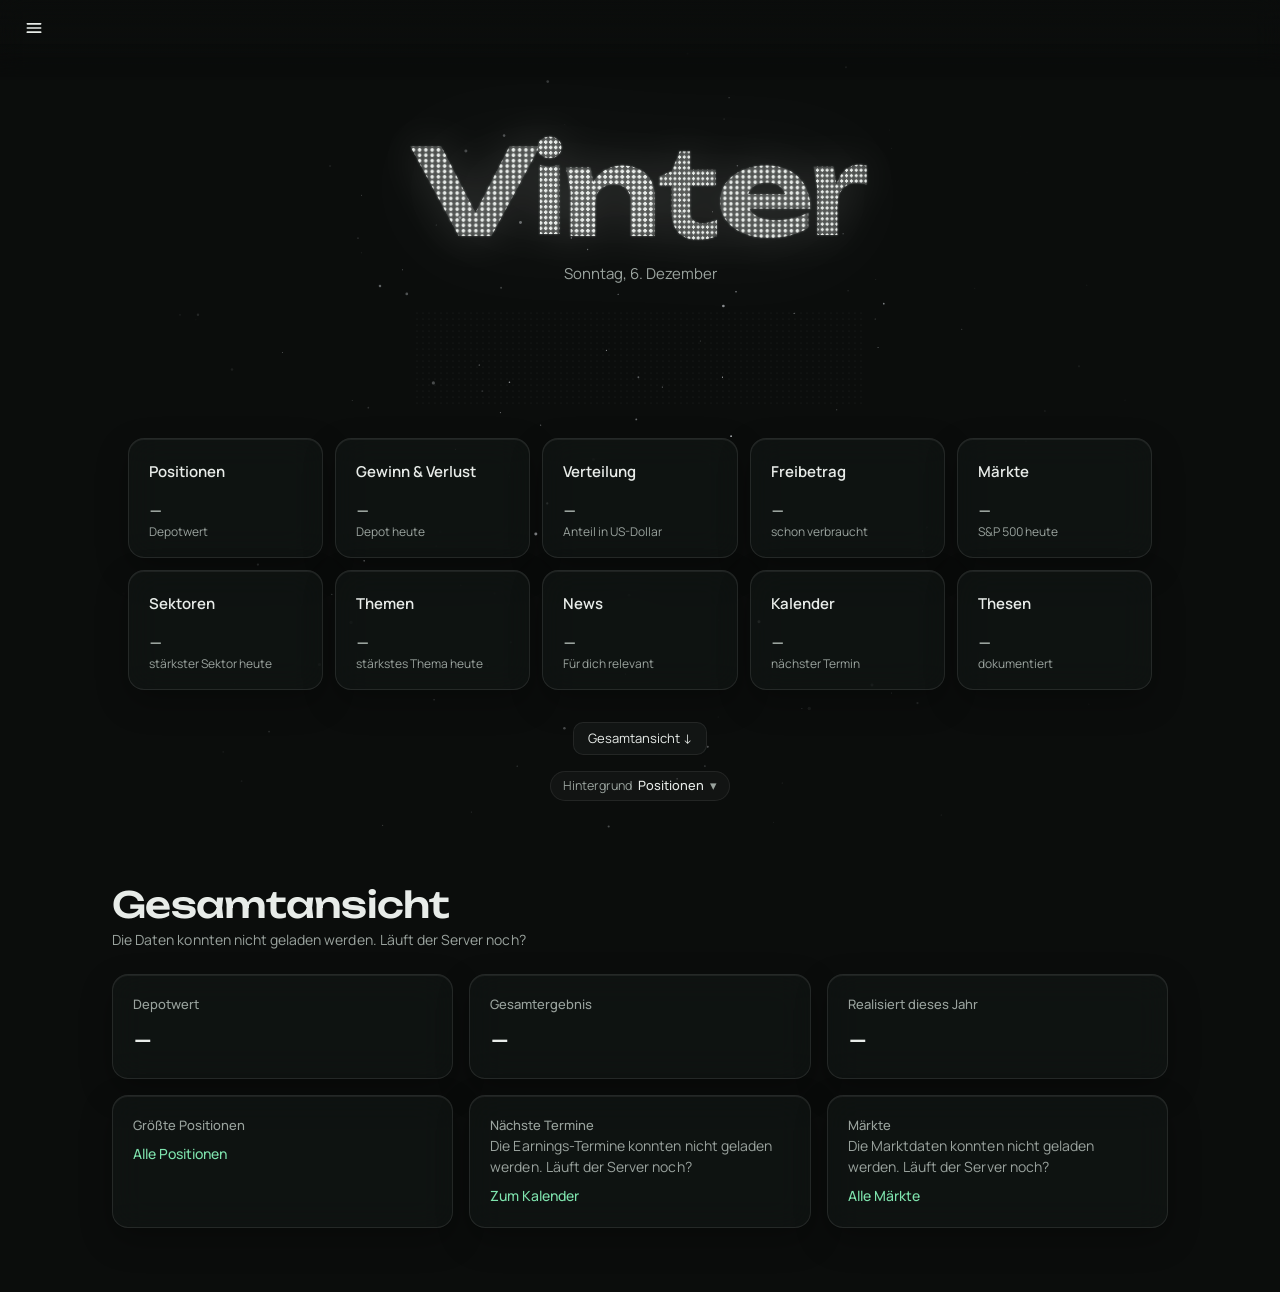
==== app/static/index.html @ 48a0c069 "Vinter-Stand f79922d" ====
<!doctype html>
<html lang="de" data-theme="dark" data-stil="vinter">
<head>
  <meta charset="utf-8">
  <meta name="theme-color" content="#070b08">
  <meta name="viewport" content="width=device-width, initial-scale=1, viewport-fit=cover">
  <title>Vinter</title>
  <link rel="manifest" href="/manifest.webmanifest">
  <link rel="icon" type="image/png" sizes="32x32" href="/symbole/favicon-32.png">
  <link rel="apple-touch-icon" href="/symbole/apple-touch-icon.png">
  <meta name="apple-mobile-web-app-capable" content="yes">
  <meta name="mobile-web-app-capable" content="yes">
  <meta name="apple-mobile-web-app-status-bar-style" content="black">
  <meta name="apple-mobile-web-app-title" content="Vinter">
  <link rel="preload" href="schriften/unbounded-400-700.woff2" as="font" type="font/woff2" crossorigin>
  <link rel="preload" href="schriften/manrope-400-700.woff2" as="font" type="font/woff2" crossorigin>
  <link rel="stylesheet" href="style.css?v=234">
  <link rel="stylesheet" href="vinter.css?v=1">
</head>
<body>
  <canvas id="lava" aria-hidden="true"></canvas>
  <header class="leiste">
    <div class="links">
    <div class="menue" id="menue">
      <button class="menue-knopf" id="menue-knopf" type="button" aria-label="Menü" aria-expanded="false" aria-controls="menue-liste">
        <svg viewBox="0 0 24 24" aria-hidden="true"><path d="M4 7h16M4 12h16M4 17h16"/></svg>
      </button>
    <nav class="tabs" id="menue-liste" aria-label="Bereiche">
      <div class="tab-gruppe">
        <p class="tab-titel">Depot</p>
        <a class="tab" href="#tafel" data-seite="tafel"><span>Dashboard</span></a>
        <a class="tab" href="#uebersicht" data-seite="uebersicht"><span>Positionen</span></a>
        <a class="tab" href="#performance" data-seite="performance"><span>Gewinn &amp; Verlust</span></a>
        <a class="tab" href="#verteilung" data-seite="verteilung"><span>Verteilung</span></a>
      </div>
      <div class="tab-gruppe">
        <p class="tab-titel">Markt</p>
        <a class="tab" href="#maerkte" data-seite="maerkte"><span>Märkte</span></a>
        <a class="tab" href="#weltkarte" data-seite="weltkarte"><span>Weltkarte</span></a>
        <a class="tab" href="#stil" data-seite="stil"><span>Smart Money</span></a>
        <a class="tab" href="#news" data-seite="news"><span>News</span></a>
        <a class="tab" href="#kalender" data-seite="kalender"><span>Kalender</span></a>
        <a class="tab" href="#prognosen" data-seite="prognosen"><span>Prognosen</span></a>
      </div>
      <div class="tab-gruppe">
        <p class="tab-titel">Analyse</p>
        <a class="tab" href="#risiko" data-seite="risiko"><span>Risiko</span></a>
        <a class="tab" href="#vola" data-seite="vola"><span>Volatilität &amp; Gamma</span></a>
        <a class="tab" href="#stresstest" data-seite="stresstest"><span>Szenarien</span></a>
      </div>
      <div class="tab-gruppe">
        <p class="tab-titel">Strategie</p>
        <a class="tab" href="#thesen" data-seite="thesen"><span>Thesen</span></a>
        <a class="tab" href="#watchlist" data-seite="watchlist"><span>Watchlist</span></a>
        <a class="tab" href="#journal" data-seite="journal"><span>Journal</span></a>
      </div>
      <div class="tab-gruppe">
        <p class="tab-titel">Konto</p>
        <a class="tab" href="#einstellungen" data-seite="einstellungen"><span>Einstellungen</span></a>
        <a class="tab" href="#status" data-seite="status"><span>Status</span></a>
      </div>
    </nav>
    </div>
    <a class="leiste-titel" href="#home" aria-label="Vinter, zur Startseite">Vinter</a>
    </div>
    <div class="kopf-markt" id="kopf-markt"></div>
  </header>

  <main>
    <div class="seite" id="seite-home" hidden>
      <section class="hero">
        <!-- Logo, darunter Datum und ein Satz darüber, wie das Depot heute steht (füllt app.js) -->
        <div class="hero-marke">
          <h1 class="wortmarke">Vinter</h1>
          <p class="hero-datum" id="hero-datum"></p>
          <p class="hero-satz" id="hero-satz"></p>
          <canvas class="led-tafel" id="led-tafel" role="img" aria-label="Tagesverlauf des Depots als Punktraster"></canvas>
        </div>
        <nav class="kacheln" aria-label="Werkzeuge">
          <!-- Jede Kachel: laufende Nummer, Name, eine echte Zahl aus den Daten (füllt app.js) und was die Zahl ist. -->
          <a class="kachel" href="#uebersicht"><span class="k-nr">01</span><b>Positionen</b><span class="k-wert" id="kw-uebersicht"></span><small>Depotwert</small></a>
          <a class="kachel" href="#performance"><span class="k-nr">02</span><b>Gewinn &amp; Verlust</b><span class="k-wert" id="kw-performance"></span><small>Depot heute</small></a>
          <a class="kachel" href="#verteilung"><span class="k-nr">03</span><b>Verteilung</b><span class="k-wert" id="kw-verteilung"></span><small>Anteil in US-Dollar</small></a>
          <a class="kachel" href="#freibetrag"><span class="k-nr">04</span><b>Freibetrag</b><span class="k-wert" id="kw-freibetrag"></span><small>schon verbraucht</small></a>
          <a class="kachel" href="#maerkte"><span class="k-nr">05</span><b>Märkte</b><span class="k-wert" id="kw-maerkte"></span><small>S&amp;P 500 heute</small></a>
          <a class="kachel" href="#sektoren"><span class="k-nr">06</span><b>Sektoren</b><span class="k-wert" id="kw-sektoren"></span><small id="kw-sektoren-name">stärkster Sektor heute</small></a>
          <a class="kachel" href="#themen"><span class="k-nr">07</span><b>Themen</b><span class="k-wert" id="kw-themen"></span><small id="kw-themen-name">stärkstes Thema heute</small></a>
          <a class="kachel" href="#news"><span class="k-nr">08</span><b>News</b><span class="k-wert" id="kw-news"></span><small>Für dich relevant</small></a>
          <a class="kachel" href="#kalender"><span class="k-nr">09</span><b>Kalender</b><span class="k-wert" id="kw-kalender"></span><small id="kw-kalender-name">nächster Termin</small></a>
          <a class="kachel" href="#thesen"><span class="k-nr">10</span><b>Thesen</b><span class="k-wert" id="kw-thesen"></span><small>dokumentiert</small></a>
        </nav>
        <button id="runter" class="knopf" type="button">Gesamtansicht ↓</button>
        <div class="hg-wahl" id="hg-wahl" role="group" aria-label="Hintergrund der Startseite"></div>
      </section>

      <section id="gesamt">
        <h2 class="abschnitt">Gesamtansicht</h2>
        <p id="g-status" class="sekundaer" role="status">Wird geladen …</p>
        <div class="karten">
          <article class="karte"><h2>Depotwert</h2><p class="kennzahl" id="g-wert">–</p><p class="sekundaer" id="g-einstand"></p></article>
          <article class="karte"><h2>Gesamtergebnis</h2><p class="kennzahl" id="g-gv">–</p><p class="sekundaer" id="g-gv-prozent"></p></article>
          <article class="karte"><h2>Realisiert dieses Jahr</h2><p class="kennzahl" id="g-real">–</p><p class="sekundaer" id="g-real-details"></p></article>
        </div>
        <div class="zwei">
          <article class="karte">
            <h2>Größte Positionen</h2>
            <div id="g-positionen"></div>
            <a class="mehr" href="#uebersicht">Alle Positionen</a>
          </article>
          <article class="karte">
            <h2>Nächste Termine</h2>
            <div id="g-termine"><p class="sekundaer">Wird geladen …</p></div>
            <a class="mehr" href="#kalender">Zum Kalender</a>
          </article>
          <article class="karte">
            <h2>Märkte</h2>
            <div id="g-maerkte"><p class="sekundaer">Wird geladen …</p></div>
            <a class="mehr" href="#maerkte">Alle Märkte</a>
          </article>
        </div>
      </section>
    </div>

    <div class="seite" id="seite-tafel" hidden>
      <div class="tafel-kopf">
        <h1>Dashboard</h1>
        <div class="tafel-steuerung">
          <select id="tf-layout" aria-label="Layout wählen"></select>
          <button class="knopf" id="tf-bearbeiten" type="button" aria-pressed="false">Bearbeiten</button>
        </div>
      </div>
      <section class="tf-werkzeug" id="tf-werkzeug" hidden aria-label="Dashboard bearbeiten">
        <p class="sekundaer">Widgets aufs Dashboard ziehen oder antippen. Auf dem Dashboard: ziehen zum Verschieben, rechte oder untere Kante bzw. Ecke ziehen für die Größe, × zum Entfernen. Kleine Lücken schließen sich von selbst.</p>
        <div class="tf-vorrat" id="tf-vorrat"></div>
        <p class="klein" id="tf-hinweis"></p>
        <div class="tf-layout-knoepfe">
          <button class="knopf" id="tf-wie-computer" type="button" hidden>Handy wie Computer</button>
          <button class="knopf" id="tf-neu" type="button">Neues Layout</button>
          <button class="knopf" id="tf-umbenennen" type="button">Umbenennen</button>
          <button class="knopf" id="tf-loeschen" type="button">Layout löschen</button>
        </div>
      </section>
      <p id="tf-status" class="sekundaer" role="status"></p>
      <p id="tf-leer" class="sekundaer" hidden>Das Dashboard ist leer. Tippe auf „Bearbeiten“ und zieh Widgets hierher.</p>
      <div class="tafel" id="tafel"></div>
    </div>

    <div class="seite" id="seite-uebersicht">
    <h1>Positionen</h1>
    <p id="status" class="sekundaer" role="status">Kurse werden geladen …</p>
    <label class="knopf upload-knopf">Trade-Republic-Export hochladen
      <input id="u-datei" type="file" accept=".csv,text/csv">
    </label>
    <p id="u-status" class="meldung" role="status" hidden></p>
    <div id="meldungen"></div>

    <section class="karten" id="karten" hidden>
      <article class="karte">
        <h2>Depotwert</h2>
        <p class="kennzahl" id="wert"></p>
        <p class="sekundaer" id="einstand"></p>
      </article>
      <article class="karte">
        <h2>Gesamtergebnis</h2>
        <p class="kennzahl" id="gv"></p>
        <p class="sekundaer" id="gv-prozent"></p>
      </article>
      <article class="karte">
        <h2>Realisierte Gewinne</h2>
        <p class="kennzahl" id="real"></p>
        <p class="sekundaer" id="real-details"></p>
      </article>
      <a class="karte karte-link" href="#freibetrag" id="frei-karte" hidden>
        <h2>Freibetrag</h2>
        <p class="kennzahl" id="frei-anteil"></p>
        <p class="sekundaer" id="frei-details"></p>
      </a>
    </section>

    <section class="karte tabelle" id="tabelle" hidden aria-label="Positionen">
      <div class="zeile kopf">
        <span>Position</span><span>Stück</span><span>Einstand</span><span>Kurs</span><span>Wert</span><span>KGV</span><span>Gewinn/Verlust</span>
      </div>
      <div id="positionen"></div>
    </section>

    <p class="hinweis" id="hinweis" hidden>Einstand inklusive Gebühren, nach FIFO gerechnet. Der Einstandskurs kann deshalb von der Anzeige in der Trade-Republic-App abweichen. KGV (einmal täglich aktualisiert): Gewinn der letzten 12 Monate, verglichen mit dem KGV (Ø) des passenden US-Sektor-ETFs. Billig heißt mehr als 20 % unter dem Sektor, teuer mehr als 25 % darüber. Bei zyklischen Werten kann ein niedriges KGV täuschen, weil der Gewinn gerade auf dem Hoch sein kann. Reine Information, keine Anlageberatung.</p>
    </div>

    <div class="seite" id="seite-performance" hidden>
      <h1>Gewinn &amp; Verlust</h1>
      <section class="karte tageschart" aria-labelledby="c-titel">
        <div class="c-wahl">
          <div class="filter" id="c-zeitraum" role="group" aria-label="Zeitraum des Charts"></div>
          <div class="filter" id="c-laenge" role="group" aria-label="Länge einer Kerze"></div>
          <div class="filter" id="c-vorboerse" role="group" aria-label="Ansicht des Tagescharts">
            <button type="button" data-vorboerse="an" title="US-Aktien bewegen sich schon vor 15:30 mit ihrem Kurs an deutschen Börsen (z. B. Xetra), so wie in deinem Depot bei Trade Republic.">Mit Vorbörse</button>
            <button type="button" data-vorboerse="tr" title="So nah wie möglich am Chart in Trade Republic, 8 bis 23 Uhr: zu jeder Minute der jüngste Kurs aus Heimatbörse, Xetra und Frankfurt, Vergleich mit dem letzten Kurs gestern, ohne Krypto. Nicht identisch, weil die Kurse der LS Exchange nicht frei verfügbar sind.">Trade Republic</button>
            <button type="button" data-vorboerse="ny" title="Nur die Bewegung seit der Eröffnung in New York (15:30 Uhr, in den Wochen der Zeitumstellung 14:30 Uhr). Der Chart startet dort bei 0 %.">New York Open</button>
          </div>
        </div>
        <h2 id="c-titel">Depot heute</h2>
        <p class="kennzahl" id="c-wert">–</p>
        <p class="sekundaer" id="c-details" role="status">Wird geladen …</p>
        <div class="c-flaeche" id="c-flaeche">
          <svg id="c-svg" tabindex="0" role="img" aria-label="Tagesverlauf des Depots in Prozent"></svg>
          <div class="c-tip" id="c-tip" hidden></div>
        </div>
        <p class="zoom-leiste" id="c-zoom"></p>
      </section>
      <section class="karte perioden" aria-label="Gewinn und Verlust nach Zeitraum">
        <div class="perioden-wahl">
          <div class="filter" id="p-filter" role="group" aria-label="Zeitraum wählen">
            <button type="button" data-zeit="tag">Tag</button>
            <button type="button" class="p-ny" data-zeit="ny" title="Wie sich dein Depot seit der Eröffnung in New York heute entwickelt hat (15:30 Uhr, in den Wochen der Zeitumstellung 14:30 Uhr). Die Bewegung davor zählt nicht.">NY Open</button>
            <button type="button" data-zeit="woche">Woche</button>
            <button type="button" data-zeit="monat">Monat</button>
            <button type="button" data-zeit="ytd">Seit Jahresbeginn</button>
            <button type="button" data-zeit="jahr">1 Jahr</button>
          </div>
          <select id="p-position" aria-label="Position wählen"><option value="">Alle Positionen</option></select>
        </div>
        <p class="kennzahl" id="p-summe"></p>
        <p class="sekundaer" id="p-details" role="status">Wird berechnet …</p>
        <div class="sektor-liste" id="p-liste"></div>
      </section>
      <label class="schwelle">Akzentfarbe neutral, solange sich das Depot heute um weniger als ±
        <input id="s-schwelle" type="number" min="0" max="5" step="0.1" inputmode="decimal"> % bewegt
      </label>
      <p class="hinweis">Käufe zählen nicht als Gewinn, Verkäufe im Zeitraum sind enthalten, Dividenden nicht. Die Prozentzahl fürs ganze Depot bezieht sich auf das im Zeitraum im Schnitt investierte Geld; Geld, das mehrfach umgeschichtet wurde, zählt so nur einmal. Tag ist der jüngste Handelstag, Werte einer noch geschlossenen Börse bewegen sich deshalb nur mit dem Wechselkurs. Der Chart rechnet beim Zeitraum Tag aus Minutenkursen von Yahoo, bei längeren Zeiträumen aus Tagesschlusskursen; dort zählen nur echte Kursbewegungen, Käufe und Einzahlungen verschieben die Linie nicht. Europäische Werte sind dort rund 15 Minuten verzögert, sein letzter Wert kann deshalb leicht vom Tageswert darunter abweichen. Reine Information, keine Anlageberatung.</p>
    </div>

    <div class="seite" id="seite-verteilung" hidden>
      <section id="verteilung">
        <h1>Verteilung</h1>
        <label class="schwelle">Warnen, wenn ein Thema über
          <input id="v-schwelle" type="number" min="1" max="100" step="1" inputmode="numeric"> % liegt
        </label>
        <div id="v-meldungen"></div>
        <div class="v-raster" id="v-karten"></div>
        <p class="hinweis">Themen, Themengruppen und Korrekturen pflegst du in daten/benutzer/&lt;dein Name&gt;/verteilung.yaml. ETFs zählen vereinfacht komplett in ihrer Fondswährung, das tatsächliche Währungsrisiko ist bei Welt-ETFs etwas breiter verteilt.</p>
      </section>
    </div>

    <div class="seite" id="seite-freibetrag" hidden>
      <h1>Freibetrag</h1>
      <p id="f-status" class="sekundaer" role="status">Wird berechnet …</p>
      <div id="f-meldungen"></div>
      <div class="karten" id="f-karten" hidden>
        <article class="karte">
          <h2>Sparerpauschbetrag verbraucht</h2>
          <p class="kennzahl" id="f-verbraucht"></p>
          <p class="sekundaer" id="f-von"></p>
          <div class="v-spur"><div class="v-balken" id="f-balken"></div></div>
        </article>
        <article class="karte">
          <h2>Noch frei</h2>
          <p class="kennzahl" id="f-frei"></p>
          <p class="sekundaer" id="f-ueber"></p>
        </article>
      </div>
      <section class="karte f-liste" id="f-posten" hidden aria-label="Zusammensetzung"></section>
      <p class="hinweis">Nur eine Schätzung, maßgeblich ist die Steuerbescheinigung von Trade Republic. Nicht berücksichtigt sind die Vorabpauschale bei thesaurierenden ETFs, Erträge bei anderen Banken und die Anrechnung ausländischer Quellensteuer. Krypto fällt nicht unter den Sparerpauschbetrag. Einstellungen stehen in daten/benutzer/&lt;dein Name&gt;/steuer.yaml.</p>
    </div>

    <div class="seite" id="seite-stil" hidden>
      <h1>Faktoren &amp; Bewertung</h1>
      <div id="gg-stil" class="gg-seite"></div>
      <p class="klein gg-hinweis">Information, keine Anlageberatung. Schätzungen sind als solche gekennzeichnet; Meldedaten sind teils Wochen alt.</p>
    </div>

    <div class="seite" id="seite-cashflow" hidden>
      <h1>Free Cashflow</h1>
      <div id="gg-cashflow" class="gg-seite"></div>
      <p class="klein gg-hinweis">Information, keine Anlageberatung. Schätzungen sind als solche gekennzeichnet; Meldedaten sind teils Wochen alt.</p>
    </div>

    <div class="seite" id="seite-positionierung" hidden>
      <h1>Positionierung</h1>
      <div id="gg-positionierung" class="gg-seite"></div>
      <p class="klein gg-hinweis">Information, keine Anlageberatung. Schätzungen sind als solche gekennzeichnet; Meldedaten sind teils Wochen alt.</p>
    </div>

    <div class="seite" id="seite-fonds" hidden>
      <h1>13F &amp; Insider</h1>
      <div id="gg-fonds" class="gg-seite"></div>
      <p class="klein gg-hinweis">Information, keine Anlageberatung. Schätzungen sind als solche gekennzeichnet; Meldedaten sind teils Wochen alt.</p>
    </div>

    <div class="seite" id="seite-signale" hidden>
      <h1>Marktinterna</h1>
      <div id="gg-signale" class="gg-seite"></div>
      <p class="klein gg-hinweis">Information, keine Anlageberatung. Schätzungen sind als solche gekennzeichnet; Meldedaten sind teils Wochen alt.</p>
    </div>

    <div class="seite" id="seite-nacht" hidden>
      <h1>Über Nacht</h1>
      <div id="gg-nacht" class="gg-seite"></div>
      <p class="klein gg-hinweis">Information, keine Anlageberatung. Kurse von Yahoo, bereinigt um Splits und Dividenden.</p>
    </div>

    <div class="seite" id="seite-geldfluss" hidden>
      <h1>Geldfluss</h1>
      <p class="sekundaer">Fließt gerade Geld in Aktien hinein oder wird Liquidität abgezogen? Fünf Messungen, jede mit ihrer Statistik, was danach am Aktienmarkt geschah.</p>
      <div id="gg-geldfluss" class="gg-seite"></div>
      <p class="klein gg-hinweis">Information, keine Anlageberatung. Quellen: FRED, FINRA, Investment Company Institute, Yahoo. Meldedaten sind teils Wochen alt; die Statistik nutzt nur Werte, die damals schon veröffentlicht waren.</p>
    </div>

    <div class="seite" id="seite-chartanalyse" hidden>
      <h1>Chartanalyse</h1>
      <div class="ca-wahl">
        <select id="ca-wert" class="pv-select" aria-label="Wert aus Depot oder Watchlist"></select>
        <form id="ca-suche-form" class="ca-suche-form" role="search"><input id="ca-suche" class="pv-select" placeholder="Ticker oder Name suchen" list="ca-vorschlaege" autocomplete="off" aria-label="Ticker suchen"><datalist id="ca-vorschlaege"></datalist><button type="submit" class="knopf">Analysieren</button></form>
      </div>
      <div id="ca-inhalt" class="gg-seite"></div>
      <p class="klein gg-hinweis">Beschreibung des Charts, keine Kauf- oder Verkaufsempfehlung. Tageskurse von Yahoo, einmal pro Handelstag nach US-Börsenschluss neu gerechnet; der Kurs oben läuft live mit. Preise in der Handelswährung des Werts.</p>
    </div>

    <div class="seite" id="seite-fundament" hidden>
      <h1>Fundamentalanalyse</h1>
      <div id="fu-inhalt" class="gg-seite"></div>
      <dialog class="these-dialog r-dialog rot-dialog fu-dialog" id="fu-dialog" aria-labelledby="fu-d-titel">
        <div class="r-d-kopf"><h2 id="fu-d-titel"></h2><button type="button" class="knopf th-pfeil" aria-label="Schließen" onclick="this.closest('dialog').close()">×</button></div>
        <div id="fu-d-inhalt"></div>
      </dialog>
      <p class="klein gg-hinweis">Zahlen aus den Geschäftsberichten (Yahoo, für US-Firmen ältere Quartale von der SEC), Kurse und Analystenschätzungen von Yahoo. Werte "n. a.", wo eine Kennzahl nicht sinnvoll ist (z. B. kein KGV bei Verlust, kein EBITDA bei Banken). Information, keine Kauf- oder Verkaufsempfehlung.</p>
    </div>

    <div class="seite" id="seite-volumen" hidden>
      <h1>Preis &amp; Volumen</h1>
      <div class="pv-wahl">
        <select id="pv-wert" class="pv-select" aria-label="Aktie wählen"></select>
        <div class="filter" id="pv-zeitraum" role="group" aria-label="Zeitraum">
          <button type="button" data-zeitraum="heute">Heute</button>
          <button type="button" data-zeitraum="5t">5 Tage</button>
          <button type="button" data-zeitraum="1m">1 Monat</button>
          <button type="button" data-zeitraum="3m">3 Monate</button>
          <button type="button" data-zeitraum="kauf">Seit Kauf</button>
        </div>
        <button type="button" class="knopf pv-schaetzung" id="pv-schaetzung" aria-pressed="false">Kauf/Verkauf schätzen</button>
      </div>
      <p id="pv-status" class="sekundaer" role="status">Wird geladen …</p>

      <section class="karte th-karte" aria-labelledby="pv-titel">
        <div class="th-kopf">
          <h2 id="pv-titel">Kurs und Volumenprofil <button type="button" class="v-info-knopf" id="pv-info-knopf" aria-expanded="false" aria-controls="pv-info" aria-label="Erklärung: Was zeigt das Profil?">i</button></h2>
          <p class="sekundaer" id="pv-stand"></p>
        </div>
        <div class="v-info" id="pv-info" hidden>
          <p><b>Volumenprofil.</b> Die waagrechten Balken rechts zeigen, wie viele Aktien bei welchem Kurs gehandelt wurden. Das Volumen jeder Kerze wird dafür gleichmäßig auf die Kurse zwischen ihrem Tief und Hoch verteilt.</p>
          <p><b>POC (Point of Control).</b> Der Kurs mit dem meisten Handel im Zeitraum, als durchgezogene Linie. Hier waren sich Käufer und Verkäufer am häufigsten einig.</p>
          <p><b>Value Area.</b> Der hinterlegte Bereich um den POC, in dem 70 % des Volumens gehandelt wurden. Er zeigt, welche Kurse der Markt in dieser Zeit als fair angesehen hat.</p>
          <p><b>Volumen-Lücken.</b> Schraffierte Bereiche, in denen weniger als ein Viertel des üblichen Volumens je Kursstufe lief. Durch solche Zonen ist der Kurs schnell hindurchgelaufen.</p>
          <p><b>Deine Linien.</b> Einstandskurs und die Level aus deiner These. Daneben steht, ob dort viel Volumen (mindestens 1,3-fach des Durchschnitts je Stufe), wenig (höchstens die Hälfte) oder mittel gehandelt wurde. Liegt ein Level außerhalb, wurde dieser Kurs im Zeitraum nicht erreicht.</p>
          <p><b>Ausreißer.</b> Goldene Punkte über dem Volumen markieren Kerzen mit mindestens dreifachem Normalvolumen. Normal heißt: Median zur gleichen Uhrzeit an den bis zu 20 Handelstagen davor, weil morgens und abends immer mehr gehandelt wird als mittags.</p>
          <p><b>Kauf/Verkauf (Schätzung).</b> Steigende Kerzen zählen als Kaufvolumen, fallende als Verkaufsvolumen. Das ist nur eine grobe Näherung: Zu jedem Kauf gehört ein Verkauf, echte Orderdaten gibt es nicht kostenlos.</p>
          <p><b>Daten.</b> Kerzen von Yahoo: US-Aktien von der Heimatbörse, deutsche über Xetra, nur reguläre Handelszeit. Heute und 5 Tage in Minuten, 1 Monat in 5 Minuten, 3 Monate in Stunden, seit Kauf je nach Dauer. Kurse mit dem heutigen Wechselkurs in Euro, damit sie zu deinen Euro-Leveln passen. Reine Information, kein Kauf- oder Verkaufssignal.</p>
        </div>
        <div class="pv-flaeche" id="pv-flaeche">
          <canvas id="pv-canvas" role="img" aria-label="Kurschart mit Volumenprofil"></canvas>
          <div class="c-tip pv-tip" id="pv-tip" hidden></div>
        </div>
        <div class="pv-legende" id="pv-legende"></div>
        <div class="pv-level" id="pv-level"></div>
      </section>

      <section class="karte th-karte" aria-labelledby="pv-rv-titel">
        <div class="th-kopf">
          <h2 id="pv-rv-titel">Relatives Volumen nach Uhrzeit <button type="button" class="v-info-knopf" id="pv-rv-info-knopf" aria-expanded="false" aria-controls="pv-rv-info" aria-label="Erklärung: relatives Volumen">i</button></h2>
          <p class="sekundaer" id="pv-rv-stand"></p>
        </div>
        <div class="v-info" id="pv-rv-info" hidden>
          <p><b>Was das zeigt.</b> Jeder Balken ist das Volumen von 5 Minuten am letzten Handelstag. Der Strich darüber ist der Durchschnitt derselben Uhrzeit an den 20 Handelstagen davor. Hervorgehoben sind Zeiten mit mindestens doppelt so viel Handel wie üblich.</p>
          <p><b>Die große Zahl.</b> Volumen seit Handelsbeginn bis zur letzten fertigen 5-Minuten-Kerze, geteilt durch das, was bis zu dieser Uhrzeit sonst üblich ist. 1,0× heißt normal, 2,0× doppelt so viel. Viel Volumen zeigt nur, dass sich gerade viele für den Wert interessieren, nicht in welche Richtung es geht.</p>
        </div>
        <p class="kennzahl pv-rv-zahl" id="pv-rv-zahl"></p>
        <p class="sekundaer" id="pv-rv-text"></p>
        <div class="pv-rv-flaeche"><canvas id="pv-rv-canvas" role="img" aria-label="Volumen je 5 Minuten gegen den Durchschnitt"></canvas><div class="c-tip pv-tip" id="pv-rv-tip" hidden></div></div>
      </section>
      <p class="hinweis">Reine Information, keine Anlageberatung. Volumen zeigt, wo gehandelt wurde, nicht wohin der Kurs geht.</p>
    </div>

    <div class="seite" id="seite-watchlist" hidden>
      <h1>Watchlist</h1>
      <p id="w-status" class="sekundaer" role="status">Wird geladen …</p>
      <form class="w-suche" id="w-form" autocomplete="off" role="search">
        <input id="w-eingabe" type="search" placeholder="Aktie suchen, z. B. Apple oder SAP" aria-label="Wert für die Watchlist suchen" maxlength="60">
        <div class="w-treffer" id="w-treffer" hidden></div>
      </form>
      <p id="w-meldung" class="meldung" role="alert" hidden></p>
      <section class="karte w-liste" id="w-liste" aria-label="Beobachtete Werte" hidden></section>
      <section class="karte th-karte w-alarme" id="w-alarme" aria-label="Preisalarme"></section>
      <p class="hinweis">Als außergewöhnlich gilt eine Tagesbewegung von mindestens 4 % und mindestens dem 4-Fachen der üblichen Schwankung dieses Werts in den letzten 60 Handelstagen. Solche Bewegungen erscheinen auch in der Leiste oben, im Schnitt etwa ein- bis zweimal pro Aktie und Jahr. Die Veränderung ist in der Handelswährung gerechnet, der Kurs in Euro. Reine Information, keine Anlageberatung.</p>
    </div>

    <div class="seite" id="seite-thesen" hidden>
      <div class="thesen-kopf">
        <h1>Thesen</h1>
        <div class="thesen-knoepfe">
          <button class="knopf" id="t-bericht" type="button" title="Markdown-Datei mit allen Thesen, News der Woche, Kursen und Exit-Abständen, für deinen Sonntags-Check mit Claude">Wochenbericht exportieren</button>
          <button class="knopf" id="t-neu" type="button">Neue These</button>
        </div>
      </div>
      <p id="t-bericht-status" class="sekundaer" role="status" hidden></p>
      <p id="t-status" class="sekundaer" role="status">Thesen werden geladen …</p>
      <div id="t-meldungen"></div>
      <div class="filter" id="t-ansicht" role="group" aria-label="Ansicht wählen">
        <button type="button" data-ansicht="thesen">Meine Thesen</button>
        <button type="button" data-ansicht="news">News</button>
      </div>
      <div id="t-bereich-thesen">
        <div class="thesen-liste" id="t-liste"></div>
      </div>
      <div id="t-bereich-news" hidden>
        <label class="schwelle" for="t-schwelle">Mindest-Relevanz <b id="t-schwelle-wert"></b>
          <input id="t-schwelle" class="regler" type="range" min="20" max="80" step="1">
        </label>
        <div class="filter" id="t-sortierung" role="group" aria-label="News sortieren">
          <button type="button" data-sortierung="wichtig">Wichtigste</button>
          <button type="button" data-sortierung="neueste">Neueste</button>
          <button type="button" data-sortierung="dafuer">Eher dafür</button>
          <button type="button" data-sortierung="dagegen">Eher dagegen</button>
        </div>
        <div class="thesen-liste" id="t-news"></div>
        <p class="hinweis">Die Skala ist nur ein Hinweis. Das Modell misst, welchen deiner Signale eine Schlagzeile ähnelt, und versteht nicht, ob sie deine These wirklich stützt. Unter jeder Meldung steht deshalb, wozu sie passt, und bei den Warnungen solltest du selbst nachlesen.</p>
      </div>
      <p class="hinweis">Mehrere Ticker in einer These ergeben einen Ordner, zum Beispiel KI-Strom. Jede These liegt als Datei in daten/benutzer/&lt;dein Name&gt;/thesen. Gelöschte Thesen findest du dort im Unterordner papierkorb.</p>
    </div>

    <dialog id="t-dialog" class="these-dialog" aria-labelledby="t-titel">
      <form id="t-form" novalidate>
        <h2 id="t-titel">These bearbeiten</h2>
        <label class="feld"><span>Name</span><input id="t-name" type="text" maxlength="80" required></label>
        <label class="feld"><span>Ticker, mit Komma getrennt</span><input id="t-ticker" type="text" autocapitalize="characters" autocomplete="off" placeholder="UBER oder ENR.DE, VST, CEG"></label>
        <label class="feld"><span>Kernthese (1 bis 2 Sätze)</span><textarea id="t-kernthese" rows="3" maxlength="2000"></textarea></label>
        <label class="feld"><span>Katalysatoren, einer pro Zeile</span><textarea id="t-katalysatoren" rows="3"></textarea></label>
        <label class="feld"><span>Bestätigungs-Signale, eines pro Zeile</span><textarea id="t-bestaetigung" rows="3"></textarea></label>
        <label class="feld"><span>Bruch-Signale: Wann liege ich falsch? Eines pro Zeile</span><textarea id="t-bruch" rows="3"></textarea></label>
        <label class="feld"><span>Themen für die News-Suche, eines pro Zeile</span><textarea id="t-news_themen" rows="3"></textarea></label>
        <h3>Exit-Plan in Euro</h3>
        <div id="t-exits"></div>
        <p id="t-fehler" class="meldung" role="alert" hidden></p>
        <div class="dialog-knoepfe">
          <button class="knopf gefahr" id="t-loeschen" type="button">Löschen</button>
          <span></span>
          <button class="knopf" id="t-abbrechen" type="button">Abbrechen</button>
          <button class="knopf primaer" type="submit">Speichern</button>
        </div>
      </form>
    </dialog>

    <dialog id="al-dialog" class="these-dialog al-dialog" aria-labelledby="al-titel">
      <h2 id="al-titel">Preisalarm</h2>
      <p class="sekundaer" id="al-unter"></p>
      <form id="al-form" class="al-form">
        <label class="feld"><span>Preis</span><input id="al-preis" type="text" inputmode="decimal" autocomplete="off" required></label>
        <label class="feld"><span>Notiz (optional)</span><input id="al-text" type="text" maxlength="120" placeholder="z. B. Nachkauf prüfen"></label>
        <p class="klein sekundaer" id="al-richtung"></p>
        <div class="dialog-knoepfe"><button class="knopf primaer" type="submit">Alarm setzen</button><span class="klein" id="al-meldung" role="status"></span><button class="knopf" id="al-schliessen" type="button">Schließen</button></div>
      </form>
      <div id="al-liste"></div>
    </dialog>
    <div class="al-toasts" id="al-toasts" aria-live="polite"></div>
    <dialog id="mf-dialog" class="these-dialog mf-dialog" aria-labelledby="mf-titel">
      <h2 id="mf-titel"></h2>
      <p class="sekundaer" id="mf-unter"></p>
      <div id="mf-inhalt"></div>
      <div class="dialog-knoepfe">
        <button class="knopf" id="mf-alarm" type="button">Preisalarm</button>
        <button class="knopf" id="mf-chartanalyse" type="button">In der Chartanalyse öffnen</button>
        <a class="knopf" id="mf-yahoo" target="_blank" rel="noopener">Yahoo Finance</a>
        <button class="knopf" id="mf-schliessen" type="button">Schließen</button>
      </div>
    </dialog>
    <dialog id="k-dialog" class="these-dialog" aria-labelledby="k-titel">
      <h2 id="k-titel"></h2>
      <p class="sekundaer" id="k-unter"></p>
      <div id="k-inhalt"></div>
      <div class="dialog-knoepfe">
        <a class="knopf" id="k-link" target="_blank" rel="noopener">Bei Yahoo Finance ansehen</a>
        <span></span>
        <button class="knopf" id="k-schliessen" type="button">Schließen</button>
      </div>
    </dialog>

    <div class="seite" id="seite-maerkte" hidden>
      <h1>Märkte</h1>
      <p id="m-status" class="sekundaer" role="status">Marktdaten werden geladen …</p>
      <div id="m-gruppen"></div>
      <p class="hinweis">Letzte verfügbare Schlusskurse von Yahoo, höchstens eine Stunde alt. Bei Renditen ist die Änderung in Basispunkten angegeben (1 Bp = 0,01 Prozentpunkte). Die VIX-Stufen sind gängige Faustregeln. Beim Öl zeigt die Skala, wo der Preis in seiner 12-Monats-Spanne steht. Das ist eine Einordnung, keine Prognose.</p>
    </div>

    <div class="seite" id="seite-weltkarte" hidden>
      <h1>Weltkarte</h1>
      <div id="wk-inhalt"></div>
    </div>

    <div class="seite" id="seite-handel" hidden>
      <h1>Märkte</h1>
      <div id="hd-inhalt"></div>
      <dialog class="these-dialog r-dialog rot-dialog hd-dialog" id="hd-dialog" aria-labelledby="hd-d-titel">
        <div class="r-d-kopf"><h2 id="hd-d-titel"></h2><button type="button" class="knopf th-pfeil" id="hd-d-zu" aria-label="Schließen" onclick="this.closest('dialog').close()">×</button></div>
        <div id="hd-d-inhalt"></div>
      </dialog>
      <p class="hinweis">Handelszahlen aus offiziellen Quellen: chinesischer Zoll (vorläufige Monatswerte), US Census Bureau, UN Comtrade (Meldungen der Länder, oft Monate verspätet), TSMC Investor Relations, IMF PortWatch. Werte in US-Dollar; der TSMC-Umsatz ist mit dem Monatsdurchschnitt des Wechselkurses umgerechnet. Länder melden Waren unterschiedlich (Ursprung, Transport, Zeitpunkt), deshalb weichen Export- und Gegenmeldung voneinander ab. Reine Information, keine Anlageberatung.</p>
    </div>

    <div class="seite" id="seite-bewegung" hidden>
      <h1>Märkte</h1>
      <div id="bw-inhalt"></div>
    </div>

    <div class="seite" id="seite-sektoren" hidden>
      <h1>Sektoren</h1>
      <p id="s-status" class="sekundaer" role="status">Sektoren werden geladen …</p>
      <div class="filter" id="s-filter" role="group" aria-label="Zeitraum wählen">
        <button type="button" data-zeit="tag">Tag</button>
        <button type="button" data-zeit="woche">Woche</button>
        <button type="button" data-zeit="monat">Monat</button>
        <button type="button" data-zeit="ytd">Seit Jahresbeginn</button>
      </div>
      <section class="m-gruppe">
        <h2>US-Sektoren</h2>
        <div class="heatmap" id="s-karte"></div>
        <h2 class="s-unter">US-Branchen</h2>
        <div class="heatmap" id="s-branchen"></div>
      </section>
      <p class="hinweis">Letzte verfügbare Schlusskurse von Yahoo, höchstens eine Stunde alt.</p>
    </div>

    <div class="seite" id="seite-themen" hidden>
      <h1>Themen</h1>
      <p id="th-status" class="sekundaer" role="status">Themen werden geladen …</p>
      <div id="th-breite"></div>
      <div class="filter" id="th-zeit" role="group" aria-label="Zeitraum wählen">
        <button type="button" data-zeit="tag">Tag</button>
        <button type="button" data-zeit="woche">Woche</button>
        <button type="button" data-zeit="monat">Monat</button>
        <button type="button" data-zeit="ytd">Seit Jahresbeginn</button>
      </div>
      <section class="karte th-karte" aria-labelledby="th-alle-titel">
        <div class="th-kopf"><h2 id="th-alle-titel">Alle Themen</h2><p class="sekundaer" id="th-alle-unter"></p></div>
        <div id="th-alle"></div>
      </section>
      <div class="th-wahl">
        <button type="button" class="knopf th-pfeil" id="th-zurueck" aria-label="Voriges Thema">‹</button>
        <select id="th-auswahl" aria-label="Thema wählen"></select>
        <button type="button" class="knopf th-pfeil" id="th-weiter" aria-label="Nächstes Thema">›</button>
      </div>
      <section class="karte th-karte" id="th-karte" aria-labelledby="th-titel">
        <div class="th-kopf"><h2 id="th-titel">Thema</h2><p class="sekundaer" id="th-unter"></p></div>
        <div id="th-thema"></div>
      </section>
      <p class="hinweis">Veränderung in der Handelswährung der jeweiligen Aktie, aus Kursen von Yahoo (während der Handelszeit höchstens 5 Minuten alt, sonst stündlich, europäische Werte rund 15 Minuten verzögert). Gestrichelte Linien: S&amp;P 500, Nasdaq 100 und der gleichgewichtete Durchschnitt des Themas. Deine eigenen Positionen sind mit einem goldenen Punkt markiert. Themen und Werte bearbeitest du in daten/markt/themen.yaml. Reine Information, keine Anlageberatung.</p>
    </div>

    <div class="seite" id="seite-risiko" hidden>
      <h1>Risiko</h1>
      <p id="r-status" class="sekundaer" role="status">Wird berechnet …</p>
      <div class="filter" id="r-zeitraum" role="group" aria-label="Zeitraum der Risiko-Rechnung">
        <button type="button" data-zeit="3m">3 Monate</button>
        <button type="button" data-zeit="6m">6 Monate</button>
        <button type="button" data-zeit="1j">1 Jahr</button>
        <button type="button" data-zeit="2j">2 Jahre</button>
      </div>
      <p class="hinweis r-tipp">Tipp: Fahr mit der Maus über Kreise, Balken und Kästchen für Details. Ein Klick auf eine Position öffnet ihr Detail-Fenster, ein Klick auf ein Kästchen der Heatmap vergleicht zwei Positionen.</p>
      <div class="r-kennzahlen" id="r-kennzahlen"></div>
      <section class="karte th-karte" aria-labelledby="r-roll-titel">
        <div class="th-kopf"><h2 id="r-roll-titel">Wie sich das Risiko verändert hat</h2><p class="sekundaer">Schwankung deines heutigen Depots über die jeweils letzten rund 4 Wochen, hochgerechnet aufs Jahr, gegen den MSCI World. Steigt die Linie, wird es unruhiger.</p></div>
        <div class="r-grafik" id="r-rollend"></div>
      </section>
      <section class="karte th-karte" aria-labelledby="r-beitrag-titel">
        <div class="th-kopf"><h2 id="r-beitrag-titel">Wer das Risiko trägt</h2><p class="sekundaer">Pro Position: grauer Balken = Anteil am Depotwert, farbiger Balken = Anteil an der Schwankung des Depots. Ist der farbige länger, bringt die Position mehr Risiko, als ihr Gewicht vermuten lässt.</p></div>
        <div id="r-beitrag"></div>
      </section>
      <div class="r-zwei">
        <section class="karte th-karte" aria-labelledby="r-streu-titel">
          <div class="th-kopf r-kopf-mit-knopf"><div><h2 id="r-streu-titel">Schwankung gegen Marktnähe</h2><p class="sekundaer">Rechts = schwankt stärker, oben = reagiert stärker auf den Markt (Beta). Größe = Gewicht im Depot.</p></div><button type="button" class="knopf" id="r-streu-gross-knopf" title="Groß öffnen, mit Zoom">Vergrößern ⤢</button></div>
          <div class="r-grafik" id="r-streu"></div>
        </section>
        <section class="karte th-karte" aria-labelledby="r-hist-titel">
          <div class="th-kopf"><h2 id="r-hist-titel">So verteilen sich deine Tage</h2><p class="sekundaer" id="r-hist-unter"></p></div>
          <div class="r-grafik" id="r-hist"></div>
        </section>
      </div>
      <section class="karte th-karte" aria-labelledby="r-korr-titel">
        <div class="th-kopf"><h2 id="r-korr-titel">Was sich gemeinsam bewegt</h2><p class="sekundaer">Korrelation der Tagesrenditen. Rot = bewegen sich fast gleich (keine echte Streuung), neutral = unabhängig, Mint = eher gegenläufig. Ähnliche Werte stehen nebeneinander, Blöcke zeigen Klumpen.</p></div>
        <div class="r-korr" id="r-korr"></div>
      </section>
      <section class="karte th-karte" id="r-kr-karte" aria-labelledby="r-kr-titel">
        <div class="th-kopf"><h2 id="r-kr-titel">Bewegt sich gerade alles gleich?</h2>
          <p class="sekundaer">Durchschnittliche Korrelation zwischen deinen Positionen, rollierend über 60 Handelstage (dicke Linie) und 20 Handelstage (dünn), gewichtet nach Größe. 0 = unabhängig, 1 = alles bewegt sich wie eine einzige Aktie. Steigt die Linie, schützt die Streuung im Depot weniger; das passiert typischerweise in Krisen.</p></div>
        <p class="r-kr-satz" id="r-kr-satz"></p>
        <div class="r-grafik" id="r-kr-linie"></div>
        <div id="r-kr-paare"></div>
      </section>
      <div class="r-zwei">
        <section class="karte th-karte" aria-labelledby="r-dd-titel">
          <div class="th-kopf"><h2 id="r-dd-titel">Tiefster Absturz je Position</h2><p class="sekundaer">Größter Rückgang vom Hoch im letzten Jahr (heller Balken) und wie weit die Position heute unter ihrem Hoch steht (Punkt).</p></div>
          <div id="r-dd"></div>
        </section>
        <section class="karte th-karte" aria-labelledby="r-wasser-titel">
          <div class="th-kopf"><h2 id="r-wasser-titel">Depot unter Wasser</h2><p class="sekundaer">Wie weit das heutige Depot im Lauf des Jahres unter seinem bisherigen Hoch lag.</p></div>
          <div class="r-grafik" id="r-wasser"></div>
        </section>
      </div>
      <dialog class="these-dialog r-dialog" id="r-dialog" aria-labelledby="r-d-titel">
        <div class="r-d-kopf"><h2 id="r-d-titel"></h2><button type="button" class="knopf th-pfeil" id="r-d-zu" aria-label="Schließen">×</button></div>
        <div id="r-d-inhalt"></div>
      </dialog>
      <p class="hinweis">Gerechnet mit den Tagesrenditen des gewählten Zeitraums in Euro und den heutigen Gewichten, so als hätte dein Depot das ganze Jahr so ausgesehen. Volatilität: Schwankung pro Jahr. Beta: wie stark eine Position im Schnitt mitgeht, wenn der MSCI World 1 % steigt oder fällt. Value at Risk (95 %): An 19 von 20 Tagen war der Verlust kleiner als dieser Betrag. Expected Shortfall: der durchschnittliche Verlust an den übrigen, schlechtesten Tagen. Diversifikation: wie viel Schwankung sich durch die Mischung gegenseitig aufhebt (1 = gar nicht). Die Vergangenheit ist keine Garantie für die Zukunft. Reine Information, keine Anlageberatung.</p>
    </div>

    <div class="seite" id="seite-stresstest" hidden>
      <h1>Stresstest</h1>
      <p id="st-status" class="sekundaer" role="status">Wird berechnet …</p>
      <section class="karte th-karte" aria-labelledby="st-alle-titel">
        <div class="th-kopf"><h2 id="st-alle-titel">Alle Krisen im Überblick</h2><p class="sekundaer">So viel hätte dein heutiges Depot in jeder Phase verloren. Klick auf eine Krise für die Details.</p></div>
        <div class="r-grafik" id="st-alle"></div>
      </section>
      <div class="b-wahl">
        <div class="filter" id="st-wahl" role="group" aria-label="Krise wählen"></div>
        <label class="b-datum">von <input type="date" id="st-von" min="2000-01-01"></label>
        <label class="b-datum">bis <input type="date" id="st-bis" min="2000-01-01"></label>
      </div>
      <p class="b-urteil" id="st-text"></p>
      <div class="r-kennzahlen" id="st-kennzahlen"></div>
      <section class="karte th-karte" aria-labelledby="st-linie-titel">
        <div class="th-kopf"><h2 id="st-linie-titel">Verlauf in der Krise</h2><p class="sekundaer">Dein heutiges Depot gegen den MSCI World, beide starten bei 0 %.</p></div>
        <div class="r-grafik" id="st-linie"></div>
      </section>
      <section class="karte th-karte" aria-labelledby="st-abstand-titel">
        <div class="th-kopf"><h2 id="st-abstand-titel">Woher der Unterschied zum Weltmarkt kommt</h2><p class="sekundaer" id="st-abstand-unter"></p></div>
        <div class="r-grafik" id="st-abstand"></div>
      </section>
      <section class="karte th-karte" aria-labelledby="st-ww-titel">
        <div class="th-kopf"><h2 id="st-ww-titel">Was wäre, wenn …</h2><p class="sekundaer" id="st-ww-hinweis"></p></div>
        <div class="ww">
          <div class="ww-regler" id="st-ww-regler"></div>
          <div class="ww-ergebnis">
            <label class="ww-ziel">Umgeschichtetes Geld geht nach <select id="st-ww-ziel"></select></label>
            <div class="ww-tabelle" id="st-ww-tabelle"></div>
            <button type="button" class="knopf" id="st-ww-zurueck">Alles zurücksetzen</button>
          </div>
        </div>
      </section>
      <section class="karte th-karte" aria-labelledby="st-pos-titel">
        <div class="th-kopf"><h2 id="st-pos-titel">Deine Positionen in dieser Krise</h2><p class="sekundaer" id="st-pos-unter"></p></div>
        <div class="r-grafik" id="st-positionen"></div>
      </section>
      <p class="hinweis">Gerechnet wird mit deinen heutigen Positionen und ihrem heutigen Wert, als hättest du sie damals schon gehabt. Jede Position macht die Kursbewegung mit, die sie in der Krise wirklich hatte, in Euro und damit samt Wechselkurs. Gab es eine Aktie damals noch nicht (mit ≈ markiert), schätzt Vinter ihren Verlust über ihr Beta zum MSCI World aus den letzten zwei Jahren: Beta 1,5 heißt, sie schwankte anderthalbmal so stark wie der Markt. „Tiefster Punkt“ ist der schlechteste Stand innerhalb der Phase. Was-wäre-wenn verteilt nur um: Der Depotwert bleibt gleich, Gebühren und Steuern beim Umschichten sind nicht eingerechnet. Die gelbe Linie im Verlauf zeigt die geänderte Verteilung. Krisen und Daten änderst du in daten/markt/stress_szenarien.yaml. Vergangene Krisen wiederholen sich nie genau gleich; das ist eine Orientierung, keine Vorhersage.</p>
    </div>

    <div class="seite" id="seite-makro" hidden>
      <h1>Zins, Öl, Dollar</h1>
      <p id="ms-status" class="sekundaer" role="status">Wird berechnet …</p>
      <div class="filter" id="ms-jahre" role="group" aria-label="Zeitraum der Rechnung">
        <button type="button" data-jahre="3">3 Jahre</button>
        <button type="button" data-jahre="5">5 Jahre, mit Zinswende 2022</button>
      </div>
      <div class="filter" id="ms-ansicht" role="group" aria-label="Themen oder einzelne Werte">
        <button type="button" data-ansicht="themen" title="Deine Themen aus der Verteilung (KI-Strom, Rüstung …). Mehrere Aktien zusammen rauschen weniger als eine: belastbarere Zahlen.">Nach Themen</button>
        <button type="button" data-ansicht="werte">Einzelwerte</button>
      </div>
      <div class="filter" id="ms-markt" role="group" aria-label="Gesamtmarkt herausrechnen">
        <button type="button" data-markt="ohne" title="Die normale Marktbewegung wird herausgerechnet. Übrig bleibt, wie eine Position zusätzlich auf Zins, Öl oder Dollar reagiert. Weniger Rauschen, belastbarere Zahlen.">Markt herausgerechnet</button>
        <button type="button" data-markt="mit" title="Die ganze Bewegung in solchen Wochen, inklusive der Marktbewegung. Mehr Rauschen.">Gesamtwirkung</button>
      </div>
      <div class="r-kennzahlen" id="ms-kennzahlen"></div>
      <div id="ms-faktoren"></div>
      <p class="hinweis">Für jede Position rechnet Vinter aus den Wochenkursen (in Euro) eine Regression: Wie hat sie sich bewegt, wenn die 10-jährige US-Rendite, der Ölpreis (Brent) oder der Dollar-Index gestiegen sind? Alle drei werden gleichzeitig berücksichtigt, damit sich ihre Wirkungen nicht vermischen. Wochen statt Tage, weil US- und Europa-Börsen zu verschiedenen Zeiten schließen. Beim Dollar zählt der Wechselkurs mit: Ein starker Dollar macht US-Aktien für dich in Euro wertvoller. „Markt herausgerechnet“ nimmt den MSCI World als vierte Größe dazu: Dann zeigt die Zahl, wie eine Position über die normale Marktbewegung hinaus reagiert. Das nimmt viel Rauschen heraus. Weil der MSCI World in Euro selbst schon mit dem Dollar steigt, heißt ein Minus beim Dollar dort: Die Position profitiert weniger vom starken Dollar als der Weltmarkt. Die feine Linie an jedem Balken ist der wahrscheinliche Bereich (95-%-Vertrauensintervall). Blasse Balken sind statistisch unsicher (t-Wert unter 2): Der Zusammenhang könnte Zufall sein. „Nach Themen“ bündelt deine Positionen nach den Themen aus daten/benutzer/&lt;dein Name&gt;/verteilung.yaml (gewichtet nach ihrem Wert); Werte ohne Thema landen unter „Ohne Thema“. Aktien bewegen sich vor allem aus anderen Gründen; diese drei Größen erklären meist nur einen kleinen Teil. Vergangenheit, keine Vorhersage.</p>
    </div>

    <div class="seite" id="seite-rotation" hidden>
      <h1>Sektorrotation</h1>
      <p class="sekundaer">Welche Sektoren gerade gegenüber dem S&amp;P 500 führen, nachlassen, hinterherlaufen oder aufholen, und was das über die Konjunkturphase und den Risikoappetit sagt.</p>
      <div id="rot-inhalt" class="gg-seite"></div>
      <dialog class="these-dialog r-dialog rot-dialog" id="rot-dialog" aria-labelledby="rot-d-titel">
        <div class="r-d-kopf"><h2 id="rot-d-titel"></h2><button type="button" class="knopf th-pfeil" id="rot-d-zu" aria-label="Schließen">×</button></div>
        <div id="rot-d-inhalt"></div>
      </dialog>
      <p class="klein gg-hinweis">Kurse der SPDR-Sektor-ETFs und Branchen-ETFs von Yahoo, stündlich neu. Information, keine Anlageberatung.</p>
    </div>

    <div class="seite" id="seite-earnings-sheet" hidden>
      <h1>Earnings Cheat Sheet</h1>
      <p class="sekundaer">Alles Wichtige vor den nächsten Quartalszahlen deiner Aktien und der verbundenen Werte (nächste 75 Tage). Zeile anklicken für das ganze Blatt.</p>
      <div id="es-inhalt"></div>
    </div>

    <div class="seite" id="seite-journal" hidden>
      <h1>Journal</h1>
      <div id="journal-inhalt"><p class="sekundaer">Wird geladen …</p></div>
    </div>

    <div class="seite" id="seite-exitanalyse" hidden>
      <h1>Journal</h1>
      <div id="exitanalyse-inhalt"><p class="sekundaer">Wird geladen …</p></div>
    </div>

    <div class="seite" id="seite-chancen" hidden>
      <h1>Thesen</h1>
      <div id="chancen-inhalt"><p class="sekundaer">Wird geladen …</p></div>
    </div>

    <div class="seite" id="seite-umbau" hidden>
      <h1>Verteilung</h1>
      <div id="umbau-inhalt"><p class="sekundaer">Wird geladen …</p></div>
    </div>

    <div class="seite" id="seite-regime" hidden>
      <h1>Smart Money</h1>
      <div id="regime-inhalt"><p class="sekundaer">Wird geladen …</p></div>
    </div>

    <div class="seite" id="seite-events" hidden>
      <h1>Kalender</h1>
      <div id="events-inhalt"><p class="sekundaer">Wird geladen …</p></div>
    </div>

    <div class="seite" id="seite-insider" hidden>
      <h1>Smart Money</h1>
      <div id="insider-inhalt"><p class="sekundaer">Wird geladen …</p></div>
    </div>

    <div class="seite" id="seite-drift" hidden>
      <h1>Kalender</h1>
      <div id="drift-inhalt"><p class="sekundaer">Wird geladen …</p></div>
    </div>

    <div class="seite" id="seite-paare" hidden>
      <h1>Märkte</h1>
      <div id="paare-inhalt"><p class="sekundaer">Wird geladen …</p></div>
    </div>

    <div class="seite" id="seite-makrotage" hidden>
      <h1>Szenarien</h1>
      <div id="makrotage-inhalt"><p class="sekundaer">Wird geladen …</p></div>
    </div>

    <div class="seite" id="seite-absicherung" hidden>
      <h1>Risiko</h1>
      <div id="absicherung-inhalt"><p class="sekundaer">Wird geladen …</p></div>
    </div>

    <div class="seite" id="seite-zertifikat" hidden>
      <h1>Risiko</h1>
      <div id="zertifikat-inhalt"><p class="sekundaer">Wird geladen …</p></div>
    </div>

    <div class="seite" id="seite-backtest" hidden>
      <h1>Szenarien</h1>
      <div id="backtest-inhalt"><p class="sekundaer">Wird geladen …</p></div>
    </div>

    <div class="seite" id="seite-montecarlo" hidden>
      <h1>Szenarien</h1>
      <div id="montecarlo-inhalt"><p class="sekundaer">Wird geladen …</p></div>
    </div>

    <div class="seite" id="seite-analysecharts" hidden>
      <h1>Gewinn & Verlust</h1>
      <div id="analysecharts-inhalt"><p class="sekundaer">Wird geladen …</p></div>
    </div>

    <div class="seite" id="seite-zinsen" hidden>
      <h1>Märkte</h1>
      <div id="zinsen-inhalt"><p class="sekundaer">Wird geladen …</p></div>
    </div>

    <div class="seite" id="seite-makrodaten" hidden>
      <h1>Makro-Daten</h1>
      <div id="makrodaten-inhalt"><p class="sekundaer">Wird geladen …</p></div>
    </div>

    <div class="seite" id="seite-status" hidden>
      <h1>Status</h1>
      <div id="st-inhalt"><p class="sekundaer">Wird geladen …</p></div>
    </div>

    <div class="seite" id="seite-einstellungen" hidden>
      <h1>Einstellungen</h1>
      <div id="ein-inhalt"><p class="sekundaer">Wird geladen …</p></div>
    </div>

    <div class="seite" id="seite-zahlen" hidden>
      <h1>Zahlen-Auswertung</h1>
      <section class="karte th-karte za-neu" aria-labelledby="za-neu-titel">
        <div class="th-kopf">
          <h2 id="za-neu-titel">Pressemitteilung auswerten</h2>
          <p class="sekundaer">Auf der Investor-Relations-Seite der Firma die ganze Mitteilung zu den Quartalszahlen markieren (Strg+A), kopieren (Strg+C) und hier einfügen. Tabellen dürfen mit dabei sein. Der Text bleibt auf deinem Rechner.</p>
        </div>
        <form id="za-form" class="za-form">
          <label class="feld za-text"><span>Text der Mitteilung</span><textarea id="za-text" rows="7" maxlength="400000" placeholder="NVIDIA Announces Financial Results for Third Quarter Fiscal 2027 …"></textarea></label>
          <div class="za-zeile">
            <label class="feld za-ticker"><span>Ticker</span><input id="za-ticker" type="text" maxlength="12" autocapitalize="characters" autocomplete="off" list="za-ticker-liste" placeholder="wird erkannt"></label>
            <datalist id="za-ticker-liste"></datalist>
            <button class="knopf primaer" id="za-los" type="submit">Auswerten</button>
            <p class="sekundaer za-status" id="za-status" role="status"></p>
          </div>
        </form>
      </section>
      <div class="za-bereich">
        <nav class="za-ordner" id="za-ordner" aria-label="Ordner"></nav>
        <div class="za-inhalt">
          <div id="za-liste"></div>
          <div id="za-detail"></div>
        </div>
      </div>
    </div>

    <div class="seite" id="seite-earnings-moves" hidden>
      <h1>Earnings-Moves</h1>
      <div id="em-barometer"></div>
      <p id="em-status" class="sekundaer" role="status">Wird geladen …</p>
      <div class="r-kennzahlen" id="em-kennzahlen"></div>
      <section class="karte th-karte" aria-labelledby="em-titel">
        <div class="th-kopf"><h2 id="em-titel">Kursreaktion an den letzten Zahlen</h2><p class="sekundaer">Jeder Balken ist ein Quartalstermin, der neueste rechts. Fahr mit der Maus darüber für Datum, Reaktion und Überraschung beim Gewinn.</p></div>
        <div class="em-liste" id="em-liste"></div>
      </section>
      <p class="hinweis">Reaktion = Veränderung des Schlusskurses: Kamen die Zahlen vor Börsenbeginn oder während des Handels, zählt derselbe Tag gegen den Vortag; kamen sie nach Börsenschluss, der nächste Handelstag. Ohne bekannte Uhrzeit nimmt Vinter ein Zwei-Tage-Fenster. In der Handelswährung, ohne Wechselkurs. „Ø Ausschlag“ ist die durchschnittliche Bewegung egal in welche Richtung. Erwartung des Optionsmarkts (nur US-Aktien, ab 14 Tagen vor dem Termin): Preis von Call und Put zum Kurs am nächsten Strike mit dem ersten Verfall nach dem Termin, geteilt durch den Kurs. Gibt es auch einen Verfall vor dem Termin, rechnet Vinter die normale Schwankung bis zum Verfall heraus. Das ist eine Spanne in beide Richtungen, keine Richtung. Termine und Gewinnerwartungen von Yahoo.</p>
    </div>

    <div class="seite" id="seite-prognosen" hidden>
      <h1>Prognosen</h1>
      <p id="pg-status" class="sekundaer" role="status">Wird geladen …</p>
      <section class="karte th-karte" aria-labelledby="pg-fed-titel">
        <div class="th-kopf"><h2 id="pg-fed-titel">Fed-Zinsentscheidungen</h2><p class="sekundaer" id="pg-fed-unter"></p></div>
        <div class="pg-sitzungen" id="pg-fed"></div>
        <p class="pg-vergleich">Vergleichen: <a href="https://www.cmegroup.com/markets/interest-rates/cme-fedwatch-tool.html" target="_blank" rel="noopener">CME FedWatch ↗</a> · <a href="https://www.google.com/search?q=Fed+decision+site%3Akalshi.com" target="_blank" rel="noopener">Kalshi ↗</a> · <a href="https://www.google.com/search?q=Fed+decision+site%3Apolymarket.com" target="_blank" rel="noopener">Polymarket ↗</a></p>
        <h3 class="pg-unter">So haben sich die Wahrscheinlichkeiten entwickelt</h3>
        <div id="pg-fed-verlauf"></div>
        <h3 class="pg-unter">Erwartete Veränderung des Leitzinses in den nächsten zwölf Monaten</h3>
        <div class="r-grafik" id="pg-kurve"></div>
        <p class="sekundaer pg-depot" id="pg-depot"></p>
      </section>
      <div id="pg-fedtage"></div>
      <div id="pg-ezb"></div>
      <section class="karte th-karte" aria-labelledby="pg-eigene-titel">
        <div class="th-kopf"><h2 id="pg-eigene-titel">Deine Prognosen</h2><p class="sekundaer">Veränderung in Prozentpunkten. Wenige Mitwetter sind gelb markiert: Die Zahl ist dann eher wackelig.</p></div>
        <p class="sekundaer" id="pg-meldungen" role="status"></p>
        <div class="pg-liste" id="pg-eigene"></div>
      </section>
      <section class="karte th-karte" aria-labelledby="pg-entdecken-titel">
        <div class="th-kopf"><h2 id="pg-entdecken-titel">Prognosen entdecken</h2><p class="sekundaer">Die meistgehandelten offenen Fragen je Thema. + verfolgt eine Frage, ein Klick auf den Text öffnet sie bei Manifold.</p></div>
        <input class="pg-suche" id="pg-suche" type="search" placeholder="Eigene Suche, z. B. recession, Nvidia, election (Englisch findet am meisten)" aria-label="Prognosen suchen" autocomplete="off">
        <div class="pg-bloecke" id="pg-bloecke"></div>
      </section>
      <p class="hinweis">Fed: selbst gerechnet aus Fed-Funds-Futures der CME (Kurse über Yahoo, verzögert) und dem Tagesgeldsatz der New York Fed, nach derselben Methode wie CME FedWatch. Diese Methode verteilt die Wahrscheinlichkeit je Sitzung auf zwei benachbarte Zinsschritte; ganz sichere Ausgänge erscheinen deshalb als „≈ 100 %“. Die Sitzungstermine kommen aus deinem Makro-Kalender (daten/markt/makro_termine.yaml). Alle anderen Prognosen stammen von Manifold Markets, einem Prognosemarkt mit Spielgeld: Die Zahlen sind Einschätzungen der Mitwettenden, keine Fakten. Je mehr Mitwetter, desto belastbarer. Echtgeld-Märkte wie Kalshi und Polymarket erlauben in ihren Bedingungen nicht, ihre Daten so abzurufen; deshalb gibt es dorthin nur Vergleichs-Links, die du selbst öffnest. Vinter merkt sich je verfolgter Prognose einen Wert pro Tag, daraus kommt die Veränderung. Themen änderst du in daten/markt/prognosen_themen.yaml.</p>
    </div>

    <div class="seite" id="seite-benchmark" hidden>
      <h1>Benchmark</h1>
      <p id="b-status" class="sekundaer" role="status">Wird geladen …</p>
      <div class="b-wahl">
        <div class="filter" id="b-zeitraum" role="group" aria-label="Zeitraum wählen">
          <button type="button" data-zeit="1m">1 Monat</button>
          <button type="button" data-zeit="3m">3 Monate</button>
          <button type="button" data-zeit="ytd">Seit Jahresbeginn</button>
          <button type="button" data-zeit="1j">1 Jahr</button>
          <button type="button" data-zeit="start">Seit Start</button>
        </div>
        <label class="b-datum">von <input type="date" id="b-von"></label>
        <label class="b-datum">bis <input type="date" id="b-bis"></label>
      </div>
      <p class="b-urteil" id="b-urteil"></p>
      <section class="karte th-karte" aria-labelledby="b-linie-titel">
        <div class="th-kopf"><h2 id="b-linie-titel">Wertentwicklung</h2><p class="sekundaer">Alle drei starten bei 0 %. Fahr mit der Maus über den Chart für die Werte an einem Tag.</p></div>
        <div class="r-grafik" id="b-linie"></div>
      </section>
      <section class="karte th-karte" aria-labelledby="b-vorsprung-titel">
        <div class="th-kopf"><h2 id="b-vorsprung-titel">Vorsprung gegenüber dem MSCI World</h2><p class="sekundaer">Über der Linie liegst du vorn, darunter hinten (in Prozentpunkten).</p></div>
        <div class="r-grafik" id="b-vorsprung"></div>
      </section>
      <section class="karte th-karte" aria-labelledby="b-kennzahlen-titel">
        <div class="th-kopf"><h2 id="b-kennzahlen-titel">Kennzahlen im Vergleich</h2><p class="sekundaer">Für den gewählten Zeitraum. Längster Balken je Kennzahl = bester Wert.</p></div>
        <div id="b-kennzahlen"></div>
      </section>
      <div class="r-zwei">
        <section class="karte th-karte" aria-labelledby="b-monate-titel">
          <div class="th-kopf"><h2 id="b-monate-titel">Monat für Monat</h2><p class="sekundaer" id="b-monate-unter"></p></div>
          <div id="b-monate"></div>
        </section>
        <section class="karte th-karte" aria-labelledby="b-dd-titel">
          <div class="th-kopf"><h2 id="b-dd-titel">Rückschläge im Vergleich</h2><p class="sekundaer">Abstand zum jeweils letzten Hoch.</p></div>
          <div class="r-grafik" id="b-dd"></div>
        </section>
      </div>
      <p class="hinweis">Dein Depot als zeitgewichtete Rendite: Einzahlungen und Käufe verschieben die Linie nicht, sie zeigt nur, wie gut deine Auswahl war. Vergleich mit dem iShares Core MSCI World (EUNL) und dem iShares Core S&amp;P 500 (SXR8), beide in Euro gehandelt, also mit gleichem Wechselkurseffekt. Sharpe Ratio hier vereinfacht ohne risikofreien Zins: Rendite pro Jahr geteilt durch Schwankung pro Jahr. Bei Zeiträumen unter einem Jahr ist die Rendite pro Jahr hochgerechnet und entsprechend unsicher. Reine Information, keine Anlageberatung.</p>
    </div>

    <div class="seite" id="seite-etf" hidden>
      <h1>ETF-Check</h1>
      <p id="ec-status" class="sekundaer" role="status">Wird geladen …</p>
      <section class="karte th-karte" aria-labelledby="ek-inhalt-titel">
        <div class="th-kopf"><h2 id="ek-inhalt-titel">Was in deinen ETFs steckt</h2><p class="sekundaer">Jeder Balken ist ein ETF, aufgeteilt nach Ländern. Sehen sich zwei Balken ähnlich, kaufst du zweimal fast dasselbe. Unten zum Vergleich deine Mischung und der Weltmarkt.</p></div>
        <div id="ek-inhalt"></div>
        <p class="ek-legende" id="ek-legende"></p>
      </section>
      <section class="karte th-karte" aria-labelledby="ek-paare-titel">
        <div class="th-kopf"><h2 id="ek-paare-titel">Wo sich deine ETFs doppeln, und wodurch</h2><p class="sekundaer">Je Paar: Kräftige Flächen haben beide ETFs gemeinsam, blasse hat nur einer. Darunter die Länder und die großen Firmen, die doppelt drin sind.</p></div>
        <div class="ek-paare" id="ek-paare"></div>
      </section>
      <section class="karte th-karte" aria-labelledby="ek-ersatz-titel">
        <div class="th-kopf rs-kopf"><h2 id="ek-ersatz-titel">So ginge es einfacher</h2>
          <div class="filter" id="ek-ersatz-wahl" role="group" aria-label="Was nachgebaut werden soll"><button type="button" data-ziel="mix">Deine Mischung</button><button type="button" data-ziel="welt">Weltmarkt</button></div></div>
        <div id="ek-ersatz"></div>
      </section>
      <section class="karte th-karte" aria-labelledby="ef-titel">
        <div class="th-kopf"><h2 id="ef-titel">ETF-Finder: Was willst du erreichen?</h2><p class="sekundaer">Ziele antippen (mehrere gehen), Betrag eintragen. Vinter rechnet für jeden von über 40 ETFs aus, wie sich dein ETF-Teil dadurch verändern würde, und sortiert danach.</p></div>
        <div class="ef-ziele" id="ef-ziele" role="group" aria-label="Ziele"></div>
        <div class="ef-filter">
          <div><span class="ef-label">Anlageklassen</span><div class="ef-ziele" id="ef-klassen" role="group" aria-label="Anlageklassen"></div></div>
          <div class="pz-felder">
            <label class="feld"><span>Betrag zum Dazukaufen in €</span><input id="ef-betrag" inputmode="decimal"></label>
            <label class="feld"><span>Höchstens TER in %</span><input id="ef-maxter" inputmode="decimal" placeholder="egal"></label>
            <label class="feld"><span>Erträge</span><select id="ef-ertrag" class="pv-select"><option value="egal">egal</option><option value="aus">ausschütten</option><option value="thes">wieder anlegen</option></select></label>
          </div>
          <label class="pz-haken"><input type="checkbox" id="ef-schmal"> Einzelne Länder und Branchen zulassen (streuen weniger)</label>
        </div>
        <div id="ef-ergebnis"></div>
      </section>
      <p class="hinweis">Nur der ETF-Teil deines Depots, Einzelaktien bleiben außen vor. Länderanteile der ETFs stehen ungefähr nach den Factsheets in daten/markt/etf_liste.yaml (dort lassen sich ETFs ergänzen und Werte korrigieren); Top-10-Firmen, Branchen, Ausschüttung und Kosten (TER) kommen täglich von Yahoo. Geschätzte Überschneidung = Summe der gemeinsamen Länderanteile, mal einem Faktor für die Art des ETFs (große und kleine Firmen haben nichts gemeinsam, Stil- und Branchen-ETFs nur einen Teil). Gemessen = wie viel Prozent der Wochenschwankung des einen ETFs der andere erklärt (R², letzte 3 Jahre, in Euro). Der FTSE Global All Cap ist erst seit August 2026 an der Börse; seine Kursdaten kommen deshalb vom US-Fonds VT, der denselben Index abbildet. Der ETF-Finder bewertet jeden ETF je Ziel von 0 (schlechtester) bis 100 (bester) und bildet den Durchschnitt; Einzelländer und Branchen-ETFs bekommen 15 % Abschlag, weil sie weniger streuen; die Schwankung stammt aus den Wochenkursen der letzten 3 Jahre. Information zum Selberdenken, keine Anlageberatung: Umschichten kann Steuern und Gebühren auslösen, und die Vergangenheit sagt nichts Sicheres über die Zukunft.</p>
    </div>

    <div class="seite" id="seite-dcf" hidden>
      <h1>Reverse-DCF</h1>
      <p id="dc-status" class="sekundaer" role="status">Wird geladen …</p>
      <section class="karte pz-eingabe" aria-label="Annahmen für alle Aktien">
        <div class="pz-felder">
          <label class="feld"><span>Renditeerwartung (Diskontsatz) in %</span><input id="dc-r" inputmode="decimal"></label>
          <label class="feld"><span>Endwachstum danach in %</span><input id="dc-gt" inputmode="decimal"></label>
          <label class="feld"><span>Jahre mit starkem Wachstum</span><input id="dc-n" inputmode="numeric"></label>
        </div>
        <div class="filter dc-basis" id="dc-basis" role="group" aria-label="Free Cashflow als Ausgangspunkt">
          <button type="button" data-basis="ttm">Letzte 12 Monate</button>
          <button type="button" data-basis="jahr">Letztes Geschäftsjahr</button>
          <button type="button" data-basis="schnitt3">Ø 3 Geschäftsjahre</button>
        </div>
      </section>
      <section class="karte th-karte" aria-labelledby="dc-titel">
        <div class="th-kopf"><h2 id="dc-titel">Wie viel Wachstum der Kurs schon einpreist</h2>
          <p class="sekundaer">Jährliches Free-Cashflow-Wachstum, das jede Aktie liefern muss, damit ihr heutiger Preis aufgeht. Je weiter rechts, desto mehr Zukunft ist schon bezahlt. Dahinter: wie schnell der Free Cashflow bisher gewachsen ist. Antippen für Details.</p></div>
        <div class="r-grafik" id="dc-balken"></div>
      </section>
      <section class="karte th-karte" aria-labelledby="dc-detail-titel">
        <div class="th-kopf rs-kopf"><h2 id="dc-detail-titel">Im Detail</h2><select id="dc-wahl" class="pv-select" aria-label="Aktie wählen"></select></div>
        <div id="dc-ergebnis"></div>
        <div class="r-grafik" id="dc-chart"></div>
        <p class="lc-legende"><span class="dc-l-hist"><i></i>Free Cashflow bisher</span><span class="dc-l-weg"><i></i>eingepreister Weg</span></p>
        <h3 class="pg-unter">Zahlen der Firma <small class="sekundaer" id="dc-einheit"></small></h3>
        <div class="pz-felder">
          <label class="feld"><span>Free Cashflow</span><input id="dc-fcf" inputmode="decimal"></label>
          <label class="feld"><span>Börsenwert</span><input id="dc-boersenwert" inputmode="decimal"></label>
          <label class="feld"><span>Schulden</span><input id="dc-schulden" inputmode="decimal"></label>
          <label class="feld"><span>Cash</span><input id="dc-cash" inputmode="decimal"></label>
        </div>
        <p class="klein sekundaer" id="dc-fcf-hinweis"></p>
        <button type="button" class="knopf" id="dc-zurueck">Eigene Zahlen zurücksetzen</button>
        <h3 class="pg-unter">Eingepreistes Wachstum bei anderen Annahmen</h3>
        <div class="dc-tabelle" id="dc-tabelle"></div>
      </section>
      <p class="hinweis">Ein normaler DCF (Discounted Cashflow) rechnet aus angenommenem Wachstum einen fairen Preis aus. Der Reverse-DCF dreht das um: Er nimmt den heutigen Unternehmenswert (Börsenwert + Schulden − Cash) und sucht das jährliche Wachstum des Free Cashflows, bei dem die abgezinsten künftigen Cashflows genau diesen Wert ergeben. Die ersten Jahre wächst der Free Cashflow mit diesem Satz, danach für immer mit dem Endwachstum (Endwert nach Gordon: Cashflow × (1 + Endwachstum) ÷ (Renditeerwartung − Endwachstum)). Die Renditeerwartung ist, was du als Anleger pro Jahr verlangst; höher heißt, die Zukunft zählt weniger und es muss mehr Wachstum her. Free Cashflow = operativer Cashflow minus Investitionen, aus den Geschäftsberichten über Yahoo. Bei zyklischen Firmen (z. B. Speicherchips) schwankt er stark: Dann ist der Schnitt über 3 Jahre oft ehrlicher. Alle Felder lassen sich überschreiben, die Änderungen gelten nur bis zum Neuladen. Ein Denkwerkzeug, kein fairer Wert und keine Empfehlung.</p>
    </div>

    <div class="seite" id="seite-positionsgroesse" hidden>
      <h1>Positionsgröße</h1>
      <p id="pz-status" class="sekundaer" role="status">Wird geladen …</p>
      <section class="karte pz-eingabe" aria-label="Eingaben">
        <div class="pz-wahl">
          <label class="feld"><span>Wert aus deinem Depot</span><select id="pz-wert" class="pv-select"></select></label>
          <form id="pz-anderer" class="feld"><span>oder anderer Wert (Yahoo-Ticker, z. B. AMD, SAP.DE)</span>
            <div class="pz-ticker"><input id="pz-ticker" autocomplete="off" spellcheck="false" placeholder="Ticker"><button class="knopf" type="submit">Laden</button></div></form>
        </div>
        <div class="pz-felder">
          <label class="feld"><span>Einstieg in €</span><input id="pz-einstieg" inputmode="decimal"></label>
          <label class="feld"><span>Stop in €</span><input id="pz-stop" inputmode="decimal"></label>
          <label class="feld"><span>Ziel in € (optional)</span><input id="pz-ziel" inputmode="decimal"></label>
          <label class="feld"><span>Höchstens verlieren in €</span><input id="pz-maxverlust" inputmode="decimal"></label>
        </div>
        <div class="pz-stops" id="pz-stops"></div>
        <label class="pz-haken"><input type="checkbox" id="pz-gebuehr" checked> 1 € Gebühr je Kauf und Verkauf einrechnen</label>
      </section>
      <div id="pz-ergebnis"></div>
      <p class="hinweis">Stückzahl = (höchster Verlust − Gebühren) ÷ (Einstieg − Stop), abgerundet. So verlierst du beim Stop nie mehr als geplant. Ausnahme: Öffnet die Aktie mit einer Kurslücke unter dem Stop, wird zum schlechteren Kurs verkauft. Stop-Vorschläge kommen aus der ATR, der durchschnittlichen Tagesschwankung der letzten 14 Tage: Ein Stop näher als etwa 2 ATR wird oft schon vom normalen Rauschen ausgelöst. Der Risikobeitrag zeigt, welchen Anteil an der gesamten Schwankung deines Depots die Position hätte, gerechnet aus den Tagesrenditen des letzten Jahres in Euro, so als hätte das neue Depot das ganze Jahr bestanden. Ein Rechenwerkzeug, keine Kaufempfehlung; Vinter kauft und verkauft nie etwas.</p>
    </div>

    <div class="seite" id="seite-relativ" hidden>
      <h1>Relative Stärke</h1>
      <p id="rs-status" class="sekundaer" role="status">Wird geladen …</p>
      <div class="filter" id="rs-zeit" role="group" aria-label="Zeitraum">
        <button type="button" data-zeit="tag">Heute</button>
        <button type="button" data-zeit="woche">Woche</button>
        <button type="button" data-zeit="monat">Monat</button>
        <button type="button" data-zeit="3m">3 Monate</button>
        <button type="button" data-zeit="jahr">Jahr</button>
      </div>
      <section class="karte th-karte" aria-labelledby="rs-titel">
        <div class="th-kopf"><h2 id="rs-titel">Stärker oder schwächer als die eigene Branche</h2>
          <p class="sekundaer" id="rs-unter"></p></div>
        <div class="r-grafik" id="rs-balken"></div>
      </section>
      <section class="karte th-karte" aria-labelledby="rs-chart-titel">
        <div class="th-kopf rs-kopf"><h2 id="rs-chart-titel">Verlauf gegen die Branche</h2>
          <select id="rs-wahl" class="pv-select" aria-label="Aktie wählen"></select></div>
        <p class="sekundaer" id="rs-chart-unter"></p>
        <div class="r-grafik" id="rs-linie"></div>
        <h3 class="pg-unter">Vorsprung vor der Branche</h3>
        <div class="r-grafik" id="rs-vorsprung"></div>
      </section>
      <p class="hinweis">Jede Aktie wird mit einem ETF ihrer Branche verglichen, beide in Euro, so wie es in deinem Depot ankommt. Welcher ETF, steht in daten/markt/vergleich_etf.yaml (z. B. Micron gegen den Halbleiter-ETF SOXX); fehlt eine Aktie dort, nimmt Vinter den US-Sektor-ETF zu der Branche, die Yahoo meldet. Relative Stärke = (1 + Rendite der Aktie) ÷ (1 + Rendite des ETFs) − 1, also: um wie viel Prozent du mit der Aktie besser gefahren wärst als mit der ganzen Branche. Ein Plus heißt, die Bewegung kommt von der Firma selbst und nicht nur vom Rückenwind der Branche; ein Minus, dass die Branche läuft, deine Aktie aber hinterherhinkt. Bei europäischen Aktien gegen US-Branchen-ETFs spielt der Wechselkurs mit. „Heute“ vergleicht den letzten Kurs mit dem Schluss davor; US-ETFs handeln erst ab 15:30 Uhr. Information, kein Kauf- oder Verkaufssignal.</p>
    </div>

    <div class="seite" id="seite-faktoren" hidden>
      <h1>Faktoren</h1>
      <p id="fk-status" class="sekundaer" role="status">Wird berechnet …</p>
      <div class="filter" id="fk-jahre" role="group" aria-label="Zeitraum der Rechnung">
        <button type="button" data-jahre="3">3 Jahre</button>
        <button type="button" data-jahre="5">5 Jahre</button>
      </div>
      <p class="fk-satz" id="fk-satz"></p>
      <div class="r-kennzahlen" id="fk-kennzahlen"></div>
      <section class="karte th-karte" aria-labelledby="fk-wetten-titel">
        <div class="th-kopf"><h2 id="fk-wetten-titel">Deine versteckten Wetten</h2>
          <p class="sekundaer">So bewegt sich dein Depot zusätzlich, wenn ein Anlagestil den US-Markt um 10 % schlägt. Rechts: Du hängst an diesem Stil. Links: Dein Depot verhält sich wie das Gegenteil. Die feine Linie zeigt den wahrscheinlichen Bereich, blass = statistisch unsicher.</p></div>
        <div class="r-grafik" id="fk-wetten"></div>
      </section>
      <section class="karte th-karte" aria-labelledby="fk-zerlegung-titel">
        <div class="th-kopf"><h2 id="fk-zerlegung-titel">Woher deine Rendite der letzten 12 Monate kam</h2>
          <p class="sekundaer" id="fk-zerlegung-unter"></p></div>
        <div class="r-grafik" id="fk-zerlegung"></div>
      </section>
      <section class="karte th-karte" aria-labelledby="fk-matrix-titel">
        <div class="th-kopf"><h2 id="fk-matrix-titel">Welche Position welchen Stil mitbringt</h2>
          <p class="sekundaer">Je kräftiger die Farbe, desto stärker hängt die Position am Stil. Grün = mit dem Stil, rot = gegen ihn; beim Markt zählt die Abweichung von 1. Blasse Felder sind statistisch unsicher. Fahr über ein Feld für die Zahl.</p></div>
        <div class="fk-matrix" id="fk-matrix"></div>
      </section>
      <p class="hinweis">Vier Anlagestile („Faktoren“) erklären neben dem Gesamtmarkt einen großen Teil aller Aktienbewegungen: kleine Firmen (iShares Russell 2000, IWM), Momentum, also die Gewinner der letzten Monate (MTUM), günstig bewertete Firmen (VLUE) und solide, profitable Firmen (QUAL). Als Faktor zählt jeweils der Vorsprung dieses ETFs vor dem S&amp;P 500 (SPY) in einer Woche, sonst würden alle vier nur den Markt messen. Vinter rechnet aus den Wochenkursen in Euro eine Regression: Depot bzw. Position gegen den Weltmarkt (MSCI World) und die vier Vorsprünge gleichzeitig. Markt-Beta 1,2 heißt: Steigt der Weltmarkt um 10 %, steigt das Depot im Schnitt um 12 %. Die Zerlegung multipliziert jede dieser Empfindlichkeiten mit der tatsächlichen Bewegung des Faktors in den letzten 52 Wochen; „Rest“ ist alles, was die Stile nicht erklären: deine Aktienauswahl, Firmennachrichten, Glück. Gerechnet mit deinem heutigen Depot, als hättest du es die ganze Zeit gehalten. Die Faktor-ETFs sind US-Fonds: Für europäische Aktien ist die Zuordnung nur eine Annäherung. Blasse Balken: t-Wert unter 2, der Zusammenhang könnte Zufall sein. Vergangenheit, keine Vorhersage und kein Signal.</p>
    </div>

    <div class="seite" id="seite-gamma" hidden>
      <h1>Gamma-Exposure</h1>
      <p class="gx-einleitung">Wo sichern sich die Händler (Market Maker) mit Optionen ab, und bremst oder verstärkt das gerade die Kursbewegung? Oben die Antworten in Kurzform, darunter die Zahlen je Strike.</p>
      <div class="gx-wahl"><div class="filter" id="gx-ticker" role="group" aria-label="Basiswert"></div>
        <form class="v-suche" id="gx-suche"><input id="gx-suche-feld" class="pv-select" placeholder="US-Ticker, z. B. NVDA" autocomplete="off" aria-label="Anderen US-Wert öffnen"><button type="submit" class="knopf ca-mini">Öffnen</button></form></div>
      <div id="gx-bereich"><p class="sekundaer">Wird geladen …</p></div>
    </div>
    <div class="seite" id="seite-vola" hidden>
      <h1>Volatilität</h1>
      <p class="v-fazit" id="v-fazit" aria-live="polite"></p>
      <section class="karte v-fuermich" id="v-fuermich" aria-labelledby="v-fm-titel" hidden></section>
      <p id="v-status" class="sekundaer" role="status">Wird geladen …</p>
      <section class="karte th-karte v-karte" aria-labelledby="v-titel">
        <div class="th-kopf v-kopf">
          <h2 id="v-titel">Volatilitätsoberfläche <button type="button" class="v-info-knopf" id="v-info-knopf" aria-expanded="false" aria-controls="v-info" aria-label="Erklärung: Was zeigt die Fläche?">i</button><button type="button" class="knopf v-muster-knopf" id="v-muster-knopf" aria-haspopup="dialog" aria-controls="v-muster">Muster</button></h2>
          <p class="sekundaer" id="v-stand"></p>
        </div>
        <div class="v-info" id="v-info" hidden>
          <p><b>Was die Fläche zeigt.</b> Jeder Punkt ist eine implizite Volatilität (IV): wie stark der Optionsmarkt den Kurs bis zum Verfall schwanken sieht, aufs Jahr gerechnet. Quer liegt der Strike in Prozent vom heutigen Kurs (links darunter, rechts darüber), in die Tiefe die Restlaufzeit, nach oben die IV.</p>
          <p><b>Skew lesen.</b> Steigt die Fläche nach links an, kostet Schutz gegen fallende Kurse mehr als eine Wette auf steigende. Bei Aktienindizes ist das normal. Je steiler die linke Seite, desto mehr Angst vor einem Rutsch.</p>
          <p><b>Laufzeit lesen.</b> Normal steigt die IV mit der Laufzeit leicht an. Liegt die vordere Kante (kurze Laufzeiten) höher als die hintere, erwartet der Markt die Unruhe jetzt: ein Stresszeichen.</p>
          <p><b>Beulen.</b> Eine Erhebung nur bei bestimmten Laufzeiten deutet auf ein Ereignis in diesem Zeitraum, zum Beispiel Inflationsdaten, eine Fed-Sitzung oder Quartalszahlen großer Werte. Die gestrichelten Linien markieren die Makro-Termine aus deinem Kalender.</p>
          <p><b>Veränderung.</b> Rot heißt: die IV ist gestiegen, Optionen sind teurer geworden. Blau heißt: gefallen.</p>
          <p><b>Woher die Zahlen kommen.</b> Optionsketten von Yahoo. Während des US-Handels alle 30 Minuten eine Live-Fläche (etwa 15 Minuten verzögert), gespeichert wird je Handelstag die Fläche rund 30 Minuten nach Börsenschluss, solange der Server läuft. Jeder US-Wert mit Optionen lässt sich öffnen; er wird dann 30 Tage lang jeden Abend mitgespeichert. Die IV rechnet das Tool selbst aus dem Mittel von Geld- und Briefkurs. Illiquide Optionen und Ausreißer fliegen raus, je Verfall wird eine glatte Kurve gelegt. Blasse Bereiche: Dort gibt es keine gehandelten Strikes, die Werte sind vom Rand fortgeschrieben. Reine Information, keine Anlageberatung.</p>
        </div>
        <div class="v-wahl">
          <div class="v-basis"><div class="filter" id="v-ticker" role="group" aria-label="Basiswert"></div>
            <form class="v-suche" id="v-suche"><input id="v-suche-feld" class="pv-select" placeholder="US-Ticker, z. B. NVDA" autocomplete="off" aria-label="Anderen US-Wert öffnen"><button type="submit" class="knopf ca-mini">Öffnen</button></form></div>
          <div class="filter" id="v-ansicht" role="group" aria-label="Ansicht">
            <button type="button" data-ansicht="heute">Heute</button>
            <button type="button" data-ansicht="gestern">Seit gestern</button>
            <button type="button" data-ansicht="woche">Seit 1 Woche</button>
            <button type="button" data-ansicht="monat">Seit 1 Monat</button>
            <button type="button" data-ansicht="earnings" title="Gegen die Fläche vom Handelstag vor den letzten Quartalszahlen">Vor Earnings</button>
          </div>
          <select id="v-frei" class="pv-select v-frei" aria-label="Vergleich mit einem gespeicherten Stand"></select>
          <button type="button" class="knopf v-abspielen" id="v-abspielen" aria-pressed="false">▶ Abspielen</button>
          <div class="filter" id="v-form" role="group" aria-label="Darstellung">
            <button type="button" data-form="3d">3D</button>
            <button type="button" data-form="karte">Heatmap</button>
          </div>
          <div class="filter" id="v-ausschnitt" role="group" aria-label="Strike-Bereich der 3D-Fläche">
            <button type="button" data-ausschnitt="eng">90–110 %</button>
            <button type="button" data-ausschnitt="weit">80–120 %</button>
          </div>
          <div class="v-farbwahl" id="v-farbwahl">
            <div class="v-farbwahl-zeile">
              <span class="v-farbwahl-titel" id="v-farbe-titel">Farbe nach</span>
              <div class="filter" id="v-farbe" role="group" aria-labelledby="v-farbe-titel">
                <button type="button" data-farbe="handel">Handel</button>
                <button type="button" data-farbe="iv">IV</button>
              </div>
            </div>
            <!-- Zweite Zeile nur bei "Handel": fährt darunter aus, statt die Zeile darüber zu verschieben. -->
            <div class="v-ausklapp" id="v-handel-klapp">
              <div>
                <div class="v-farbwahl-zeile">
                  <span class="v-farbwahl-titel">Handel als</span>
                  <div class="filter" id="v-handel" role="group" aria-label="Art des Handels">
                    <button type="button" data-handel="oi">Open Interest</button>
                    <button type="button" data-handel="volumen">Volumen</button>
                  </div>
                </div>
              </div>
            </div>
          </div>
        </div>
        <div class="v-flaeche" id="v-flaeche">
          <canvas id="v-canvas" tabindex="0" role="img" aria-label="Volatilitätsoberfläche"></canvas>
          <div class="v-karte" id="v-karte"></div>
          <p class="v-leer sekundaer" id="v-leer" hidden></p>
          <div class="c-tip v-tip" id="v-tip" hidden></div>
        </div>
        <div class="v-legende" id="v-legende"></div>
        <p class="zoom-leiste" id="v-hilfe"></p>
      </section>
      <div class="v-schnitte" id="v-schnitte" hidden>
        <section class="karte th-karte v-schnitt" aria-labelledby="v-smile-titel">
          <div class="th-kopf"><h2 id="v-smile-titel">Smile</h2><p class="sekundaer">IV über den Strike bei einer Laufzeit. Links Absicherung nach unten (Puts), rechts Wetten nach oben (Calls). Laufzeit wählen oder in die Fläche klicken.</p></div>
          <div class="filter v-smile-tage" id="v-smile-tage" role="group" aria-label="Laufzeit des Smiles"></div>
          <div class="v-kurve" id="v-smile"></div>
        </section>
        <section class="karte th-karte v-schnitt" aria-labelledby="v-struktur-titel">
          <div class="th-kopf"><h2 id="v-struktur-titel">Laufzeitstruktur</h2><p class="sekundaer">IV über die Restlaufzeit, am Geld und 10 % darunter. Steigt die Linie nach rechts, ist alles normal. Senkrechte Linien: Makro-Termine.</p></div>
          <div class="v-kurve" id="v-struktur"></div>
        </section>
      </div>
      <div class="v-kennzahlen" id="v-kennzahlen"></div>
      <div id="sw-wert"></div>
      <div id="sw-depot"></div>
      <div id="sw-vrp"></div>
      <dialog class="v-sheet" id="v-muster" aria-labelledby="v-muster-titel">
        <span class="v-sheet-griff" aria-hidden="true"></span>
        <div class="v-sheet-kopf">
          <h2 id="v-muster-titel">Muster lesen</h2>
          <button type="button" class="knopf" id="v-muster-zu">Schließen</button>
        </div>
        <p class="sekundaer">Typische Formen von Smile, Laufzeitstruktur und Veränderung, schematisch gezeichnet. Was gerade bei SPY oder QQQ zutrifft, steht oben und ist mit „aktuell“ markiert. Erkannt wird das mit festen Regeln, keine Kauf- oder Verkaufsempfehlung.</p>
        <div id="v-muster-inhalt"></div>
      </dialog>
    </div>

    <div class="seite" id="seite-exits" hidden>
      <h1>Exit-Alarme</h1>
      <p id="x-status" class="sekundaer" role="status">Wird geladen …</p>
      <label class="schwelle">Hervorheben, wenn ein Level näher als
        <input id="x-schwelle" type="number" min="1" max="30" step="0.5" inputmode="decimal"> % ist
      </label>
      <section class="karte th-karte" aria-labelledby="x-ueber-titel">
        <div class="th-kopf"><h2 id="x-ueber-titel">Deine Exit-Pläne</h2><p class="sekundaer">Eine Zeile pro Aktie: Die Spur reicht vom tiefsten bis zum höchsten Level, der Punkt ist der Kurs heute. Rechts das nächste Level. Antippen zeigt darunter Chart und Details.</p></div>
        <div id="x-uebersicht"></div>
      </section>
      <div class="th-wahl" id="x-wahl" hidden>
        <button type="button" class="knopf th-pfeil" id="x-zurueck" aria-label="Vorige Aktie">‹</button>
        <select id="x-auswahl" aria-label="Aktie wählen"></select>
        <button type="button" class="knopf th-pfeil" id="x-weiter" aria-label="Nächste Aktie">›</button>
      </div>
      <div id="x-werte"></div>
      <section class="karte th-karte" aria-labelledby="x-ohne-titel">
        <div class="th-kopf"><h2 id="x-ohne-titel">Ohne Exit-Plan</h2><p class="sekundaer" id="x-ohne-unter"></p></div>
        <div id="x-ohne"></div>
      </section>
      <p class="hinweis">Exit-Level trägst du in den Thesen ein (Teilverkauf, Komplett, Nachkauf, Stop). Fortschritt heißt: wie weit der Kurs vom Einstandskurs aus schon in Richtung des Levels gelaufen ist. ATR ist die durchschnittliche Tagesschwankung der letzten 14 Tage; der Trailing-Stop-Vorschlag ist der höchste Kurs der letzten 22 Handelstage minus drei ATR (Chandelier-Methode). Ist der Kurs schon darunter gefallen, wäre dieser Stop bereits ausgelöst; dann schlägt Vinter einen neuen Stop drei ATR unter dem heutigen Kurs vor („neu ab heute"). Ein Stop-Vorschlag liegt so immer unter dem aktuellen Kurs. Er wird täglich neu gerechnet; einen echten Trailing Stop ziehst du nur nach oben nach. Nur eine Orientierung. Kursverlauf mit dem heutigen Wechselkurs in Euro umgerechnet. Reine Information, keine Anlageberatung.</p>
    </div>

    <div class="seite" id="seite-news" hidden>
      <h1>News</h1>
      <div class="filter n-ansicht" id="n-ansicht" role="group" aria-label="Ansicht wählen">
        <button type="button" data-ansicht="ticker">Ticker</button>
        <button type="button" data-ansicht="reden">Reden &amp; Zitate</button>
      </div>
      <div id="n-teil-reden" hidden>
        <p id="r-status" class="sekundaer" role="status">Wird geladen …</p>
        <div class="filter" id="r-kategorien" role="group" aria-label="Nach Sprechern filtern"></div>
        <div class="r-auftritte" id="r-auftritte"></div>
        <p class="hinweis">Vinter erkennt in den Eilmeldungen von FinancialJuice Aussagen im Format „Sprecher: Aussage“ und bündelt die Zitate einer Person mit weniger als einer Stunde Abstand zu einem Auftritt (Rede, Interview, Pressekonferenz). LIVE heißt: letzte Aussage vor höchstens 20 Minuten. Die Kernaussagen sind echte Zitate, die das lokale Sprachmodell als am repräsentativsten auswählt; es formuliert nichts neu. Die Tendenz bei Notenbankern ist eine grobe Zählung von Signalwörtern (z. B. „hike“ gegen „cut“), keine Einordnung durch Fachleute. Den offiziellen Wortlaut verlinkt Vinter, sobald Fed oder EZB die Rede veröffentlichen. Zitate sind auf Englisch, wie sie gemeldet werden.</p>
      </div>
      <div id="n-teil-ticker">
      <p id="n-status" class="sekundaer" role="status">News werden geladen …</p>
      <div class="filter n-tags" id="n-tags" role="group" aria-label="News nach Thema filtern"></div>
      <div id="n-quellen" class="n-quellen" hidden></div>
      <section class="karte n-feed" id="n-liste" aria-label="Meldungen" aria-live="polite" hidden></section>
      <p class="hinweis">Laufender Nachrichtenticker aus FinancialJuice, Pressemitteilungen von Fed und EZB, Veröffentlichungen der US-Arbeitsmarktbehörde BLS sowie Finnhub-News und SEC-Pflichtmeldungen (8-K) zu deinen US-Werten. Neueste oben, alle ein bis zwei Minuten kommen neue Meldungen dazu. Fällt eine Quelle aus, bleiben ihre letzten Meldungen stehen. Grün markiert: Meldungen zu deinen Positionen, gold markiert: passt zu einem News-Thema deiner Thesen. Tags und „Wichtig“-Wörter vergibt Vinter nach festen Regeln; Quellen und Wörter änderst du in daten/markt/news_quellen.yaml. Gleiche Meldungen aus mehreren Quellen stehen nur einmal da. News passend zu deinen Thesen mit Einordnung findest du unter Thesen.</p>
      </div>
    </div>

    <div class="seite" id="seite-kalender" hidden>
      <h1>Kalender</h1>
      <p id="kal-status" class="sekundaer" role="status">Termine werden geladen …</p>
      <div class="filter" id="kal-filter" role="group" aria-label="Termine filtern">
        <button type="button" data-filter="alle">Alle</button>
        <button type="button" data-filter="earnings">Earnings</button>
        <button type="button" data-filter="makro">Makro</button>
        <button type="button" data-filter="markt" title="Alle großen Firmen ab 20 Mrd. $ Börsenwert, nicht nur deine">Ganzer Markt</button>
      </div>
      <div id="kal-meldungen"></div>
      <div id="kal-wochen"></div>
      <p class="hinweis" id="kal-hinweis" hidden>Eigene Werte sind blau, Makro-Termine gelb markiert. Ein Klick auf einen Termin zeigt die gemeldeten Zahlen oder die Erwartungen. Uhrzeiten in deutscher Zeit, Earnings-Erwartungen laut Yahoo, gemeldete Zahlen von US-Werten laut Finnhub. Termine können sich noch ändern. Makro-Werte trägst du in daten/markt/makro_termine.yaml ein.</p>
    </div>
  </main>

  <div class="schwebe" id="schwebe" role="tooltip" hidden></div>
  <script src="lib/karte/d3.min.js"></script>
  <script src="lib/karte/topojson-client.min.js"></script>
  <script src="lib/lightweight-charts/lightweight-charts.standalone.production.js"></script>
  <script src="app.js?v=286"></script>
</body>
</html>
---- app/static/style.css ----
/* Farbwelt nach design/referenz-1.png: fast schwarz mit Grünstich, Glas-Karten, Mint als Akzent.
   Gewinn = Mint, Verlust = Rot mit gleicher Helligkeit und Sättigung (oklch), damit beide gleich wiegen. */
:root {
  --grund: #070b08;
  --karte: rgba(26, 38, 29, .55);       /* halbtransparent, dahinter wirkt die Unschärfe */
  --karte-fest: #131c16;                /* für Fenster und Listen, die über allem liegen */
  --text: #ecf3ee;
  --grau: #8b9a90;
  --linie: rgba(206, 255, 224, .08);
  --leiste: rgba(7, 11, 8, .55);
  --gewinn: #7ee3ad;
  --verlust: #f0a096;
  --verlust: oklch(81% .115 24);
  --warnung: #e2c27e;
  --gold: #e8c872;
  --akzent: #7ee3ad;
  --akzent-flaeche: rgba(126, 227, 173, .13);
  --pille: #7ee3ad;
  --pille-text: #06140c;
  /* Volatilitätsoberfläche: Gold für die Höhe der IV, Rot/Blau für gestiegen/gefallen. */
  --vola-hoch: #e9c46a;
  --vola-rot: #ef7a6c;
  --vola-blau: #6ea8ec;
}
:root[data-theme="light"] {
  --vola-hoch: #a87000;
  --vola-rot: #c9443a;
  --vola-blau: #2d6cb5;
  --grund: #edf2ee;
  --karte: rgba(255, 255, 255, .6);
  --karte-fest: #fafcfa;
  --text: #0f1a13;
  --grau: #5b6b61;
  --linie: rgba(15, 52, 30, .1);
  --leiste: rgba(237, 242, 238, .62);
  --gewinn: #1f8c56;
  --verlust: #c4483e;
  --verlust: oklch(55% .15 27);
  --warnung: #8c6300;
  --gold: #a17812;
  --akzent: #1f8c56;
  --akzent-flaeche: rgba(31, 140, 86, .12);
  --pille: #74dca3;
  --pille-text: #06140c;
}

* { box-sizing: border-box; margin: 0; }

html {
  /* "Helvetica Neue" steht hinter den Windows-Schriften: Auf diesem PC ist sie nur in Fett installiert,
     dann würde jeder Text fett. Apple-Geräte nehmen ohnehin schon den ersten Eintrag. */
  font: 100%/1.5 -apple-system, BlinkMacSystemFont, "SF Pro Text", "Segoe UI Variable Text", "Segoe UI", "Helvetica Neue", sans-serif;
  -webkit-text-size-adjust: 100%;
}

body {
  background: var(--grund);
  color: var(--text);
  font-variant-numeric: tabular-nums;
  transition: background-color .2s ease, color .2s ease;
}

.leiste {
  position: sticky;
  top: 0;
  z-index: 10;
  display: grid;
  grid-template-columns: 1fr auto 1fr;
  gap: 1rem;
  align-items: center;
  padding: .625rem max(1rem, env(safe-area-inset-right)) .625rem max(1rem, env(safe-area-inset-left));
  background: var(--leiste);
  -webkit-backdrop-filter: blur(20px) saturate(180%);
  backdrop-filter: blur(20px) saturate(180%);
}
.leiste-titel { color: var(--text); font-size: 1.75rem; font-weight: 800; line-height: 1.1; letter-spacing: -.03em; text-decoration: none; }
.leiste-titel:active { opacity: .6; }
.auf-home .leiste-titel { visibility: hidden; }

.hero {
  display: flex;
  flex-direction: column;
  align-items: center;
  justify-content: center;
  gap: 2rem;
  min-height: calc(100svh - 8rem);
  position: relative;
}
.wortmarke {
  font-size: clamp(5rem, 18vw, 11rem);
  font-weight: 800;
  line-height: 1;
  letter-spacing: -.045em;
  --marke-farbe: var(--text);
  /* Feiner Verlauf von hell nach kräftig in der jeweiligen Tagesfarbe */
  background: linear-gradient(160deg, color-mix(in srgb, var(--marke-farbe) 40%, #fff) 6%, var(--marke-farbe) 50%, color-mix(in srgb, var(--marke-farbe) 68%, #000) 98%);
  -webkit-background-clip: text;
  background-clip: text;
  -webkit-text-fill-color: transparent;
  /* filter statt text-shadow: Ein Textschatten würde den Verlauf überdecken. */
  --marke-schein: drop-shadow(0 .02em .035em rgba(0, 0, 0, .65)) drop-shadow(0 0 .1em color-mix(in srgb, var(--marke-farbe) 35%, transparent)) drop-shadow(0 .04em .26em color-mix(in srgb, var(--marke-farbe) 55%, transparent)) drop-shadow(0 .09em .58em color-mix(in srgb, var(--marke-farbe) 40%, transparent));
  filter: var(--marke-schein);
}
.tag-plus .wortmarke { --marke-farbe: var(--marke-plus); }
.tag-minus .wortmarke { --marke-farbe: var(--marke-minus); }
:root[data-theme="light"] .wortmarke {
  --marke-schein: drop-shadow(0 .02em .035em rgba(0, 0, 0, .28)) drop-shadow(0 .04em .25em color-mix(in srgb, var(--marke-farbe) 46%, transparent)) drop-shadow(0 .09em .52em color-mix(in srgb, var(--marke-farbe) 30%, transparent));
}

/* Beim Öffnen wächst jeder Buchstabe aus einem seiner Enden heraus. Das Leuchten hängt am Wort
   und wächst deshalb mit. Aufbau und Zeitplan stehen in app.js. */
:root[data-theme] .wortmarke.geteilt { background: none; filter: none; }
.wortmarke svg { position: relative; display: block; overflow: visible; }
/* Das Leuchten liegt auf eigenen, einmal gezeichneten Ebenen unter den Buchstaben und wird nur
   ein- und ausgeblendet. Müsste es bei jedem Bild neu gerechnet werden, würde es ruckeln.
   Die zweite Ebene legt sich kurz dazu, das ist das Aufleuchten am Schluss. */
.wortmarke .wm-schein, .wortmarke .wm-blitz { position: absolute; top: 0; left: 0; pointer-events: none; will-change: opacity; filter: var(--marke-schein); }
.wortmarke .wm-blitz { opacity: 0; }
.wortmarke.spielt .wm-schein { animation: wm-schein .45s ease-out var(--wm-zeichnen) both; }
.wortmarke.spielt .wm-blitz { animation: wm-blitz 1.3s cubic-bezier(.3, 0, .3, 1) var(--wm-zeichnen) both; }
@keyframes wm-schein { from { opacity: 0; } to { opacity: 1; } }
@keyframes wm-blitz { 0% { opacity: 0; } 27% { opacity: .62; } 100% { opacity: 0; } }
.wm-v1 { stop-color: color-mix(in srgb, var(--marke-farbe) 40%, #fff); }
.wm-v2 { stop-color: var(--marke-farbe); }
.wm-v3 { stop-color: color-mix(in srgb, var(--marke-farbe) 68%, #000); }
.wm-strich { fill: none; stroke: #fff; stroke-linecap: round; stroke-linejoin: round; stroke-dasharray: 1 1.5; stroke-dashoffset: 0; }
.wortmarke.spielt .wm-strich { animation: wm-zeichnen var(--dauer) cubic-bezier(.36, .02, .26, 1) var(--start) both; }
@keyframes wm-zeichnen { from { stroke-dashoffset: 1.15; } to { stroke-dashoffset: 0; } }
.wortmarke.spielt .wm-voll { animation: wm-voll var(--dauer) ease-out var(--start) both; }
@keyframes wm-voll { from { opacity: 0; } to { opacity: 1; } }

/* Startseite: sanfter Farbverlauf im Hintergrund, leicht getönt nach der Tagesfarbe */
body.auf-home {
  --hinter-farbe: var(--akzent);
  background:
    radial-gradient(70rem 42rem at 50% -8rem, color-mix(in srgb, var(--hinter-farbe) 10%, transparent), transparent 72%),
    radial-gradient(50rem 34rem at 100% 100%, color-mix(in srgb, var(--akzent) 4%, transparent), transparent 70%),
    linear-gradient(180deg, color-mix(in srgb, var(--grund) 98%, var(--akzent)), var(--grund) 60%);
  background-attachment: fixed;
}
body.auf-home.tag-plus { --hinter-farbe: var(--marke-plus); }
body.auf-home.tag-minus { --hinter-farbe: var(--marke-minus); }
.kacheln {
  display: grid;
  grid-template-columns: repeat(auto-fit, minmax(13rem, 1fr));
  gap: 1rem;
  width: 100%;
  max-width: 44rem;
}
.kachel {
  display: block;
  padding: 1.25rem;
  border: 1px solid var(--linie);
  border-radius: 16px;
  background: var(--karte);
  color: var(--text);
  text-decoration: none;
  touch-action: manipulation;
}
.kachel:active { transform: scale(.97); opacity: .8; }
.kachel:focus-visible { outline: 2px solid var(--grau); outline-offset: 2px; }
.kachel svg { width: 1.75rem; height: 1.75rem; fill: none; stroke: var(--akzent); stroke-width: 1.75; stroke-linecap: round; stroke-linejoin: round; }
.kachel b { display: block; margin-top: .5rem; font-size: 1.25rem; font-weight: 700; letter-spacing: -.012em; }
.kachel small { color: var(--grau); font-size: .875rem; }

#gesamt { padding-top: 2rem; scroll-margin-top: 3rem; }
.abschnitt { font-size: 2rem; font-weight: 700; line-height: 1.1; letter-spacing: -.02em; }
#gesamt > .sekundaer { margin-top: .25rem; }
.zwei { display: grid; grid-template-columns: repeat(auto-fit, minmax(18rem, 1fr)); gap: 1rem; margin-top: 1rem; }
.reihe { display: flex; justify-content: space-between; gap: 1rem; padding: .625rem 0; font-size: .9375rem; }
.reihe + .reihe { border-top: 1px solid var(--linie); }
.reihe > span:first-child { min-width: 0; overflow-wrap: anywhere; }
.reihe > span:last-child { flex: none; text-align: right; }
.reihe.eigen .reihe-name { color: var(--akzent); }
.reihe.makro .reihe-name { color: var(--warnung); }
.reihe-name { display: block; font-weight: 600; }
.mehr { display: inline-block; margin-top: .5rem; color: var(--akzent); font-size: .875rem; font-weight: 500; text-decoration: none; }
.mehr:active { opacity: .6; }

.knopf {
  padding: .375rem .875rem;
  border: 0;
  border-radius: 999px;
  background: var(--karte);
  color: var(--text);
  font: inherit;
  font-size: .8125rem;
  letter-spacing: .005em;
  cursor: pointer;
  touch-action: manipulation;
}
.knopf:active { transform: scale(.97); opacity: .75; }
.knopf:focus-visible { outline: 2px solid var(--grau); outline-offset: 2px; }

main { max-width: 68rem; margin: 0 auto; padding: 1.5rem 1rem 4rem; }

h1 {
  font-size: clamp(2rem, 5vw, 2.75rem);
  font-weight: 700;
  line-height: 1.08;
  letter-spacing: -.022em;
}

.sekundaer { color: var(--grau); font-size: .875rem; letter-spacing: .003em; }
.seite > .sekundaer { margin-top: .25rem; }

.karten {
  display: grid;
  grid-template-columns: repeat(auto-fit, minmax(16rem, 1fr));
  gap: 1rem;
  margin-top: 1.5rem;
}
.karte {
  padding: 1.25rem;
  border: 1px solid var(--linie);
  border-radius: 16px;
  background: var(--karte);
}
.karte h2 { color: var(--grau); font-size: .875rem; font-weight: 500; }
.kennzahl {
  margin: .25rem 0 .125rem;
  font-size: 2rem;
  font-weight: 700;
  line-height: 1.15;
  letter-spacing: -.02em;
}

.plus { color: var(--gewinn); }
.minus { color: var(--verlust); }

.tabelle { margin-top: 1rem; padding: .5rem 1.25rem; }
.zeile {
  display: grid;
  grid-template-columns: minmax(0, 2.2fr) .9fr 1fr 1fr 1.1fr 1.1fr 1.3fr;
  gap: .75rem;
  align-items: center;
  padding: .75rem 0;
}
.zeile > :not(:first-child) { text-align: right; }
#positionen .zeile + .zeile { border-top: 1px solid var(--linie); }
.kopf { color: var(--grau); font-size: .8125rem; }

.name { font-weight: 600; overflow: hidden; text-overflow: ellipsis; white-space: nowrap; }
.klein { display: block; color: var(--grau); font-size: .8125rem; font-weight: 400; }
.nur-mobil { display: none; }
.alt { color: var(--warnung); }

.meldung {
  margin-top: 1rem;
  padding: .875rem 1.25rem;
  border-radius: 16px;
  background: var(--karte);
  color: var(--warnung);
  font-size: .875rem;
}

.hinweis { margin-top: 1rem; color: var(--grau); font-size: .8125rem; line-height: 1.45; }

[hidden] { display: none !important; }

.links { display: flex; align-items: center; gap: .5rem; }
.menue { position: static; } /* die Leiste richtet sich an der Kopfzeile aus */
.menue-knopf {
  display: grid;
  place-items: center;
  width: 2.25rem;
  height: 2.25rem;
  border: 0;
  border-radius: 10px;
  background: transparent;
  color: var(--text);
  cursor: pointer;
  touch-action: manipulation;
}
.menue-knopf svg { width: 1.25rem; height: 1.25rem; fill: none; stroke: currentColor; stroke-width: 2; stroke-linecap: round; }
.menue-knopf:active { transform: scale(.94); opacity: .7; }
.menue-knopf:focus-visible { outline: 2px solid var(--grau); outline-offset: 2px; }

.tabs {
  position: absolute;
  top: 100%;
  left: 0;
  display: flex;
  flex-direction: column;
  gap: .25rem;
  width: 15rem;
  max-height: calc(100svh - 3.5rem);
  padding: 1rem 1rem 3rem max(1rem, env(safe-area-inset-left));
  visibility: hidden;
  transition: visibility .22s;
}
/* Jede Zeile kommt ganz vom linken Bildschirmrand herein, weiter unten später (--i setzt app.js).
   "translate" statt "transform", damit das Eindrücken beim Klick weiter funktioniert. */
.tabs .tab-titel, .tabs .tab { translate: -15rem 0; transition: translate .22s ease-in; }
.menue.offen .tab-titel, .menue.offen .tab,
.menue:not(.gesperrt):hover .tab-titel, .menue:not(.gesperrt):hover .tab {
  translate: 0 0;
  transition: translate .85s cubic-bezier(.22, 1, .36, 1) calc(var(--i) * 40ms);
}
/* Unsichtbare Brücke, damit das Menü beim Weg vom Knopf nach unten offen bleibt. */
.tabs::before { content: ""; position: absolute; left: 0; width: 4rem; top: -.75rem; height: .75rem; }
/* Läuft nach rechts und unten in den Seitenhintergrund aus, damit kein Kasten sichtbar ist. */
.tabs::after {
  content: "";
  position: absolute;
  inset: 0;
  z-index: -1;
  background: linear-gradient(90deg, var(--grund) 65%, transparent);
  -webkit-mask-image: linear-gradient(180deg, #000 calc(100% - 3rem), transparent);
  mask-image: linear-gradient(180deg, #000 calc(100% - 3rem), transparent);
  opacity: 0;
  transition: opacity .22s ease;
}
.menue.offen .tabs::after, .menue:not(.gesperrt):hover .tabs::after { opacity: 1; transition: opacity .4s ease; }
.tab-gruppe { display: flex; flex-direction: column; }
.tab-gruppe + .tab-gruppe { margin-top: 1.125rem; }
.tab-titel { margin-bottom: .25rem; color: var(--grau); font-size: .75rem; font-weight: 600; letter-spacing: .02em; opacity: .75; }
.tabs .tab { padding: .3125rem 0; color: var(--text); font-weight: 400; }
.tabs .tab[aria-current="page"] { color: var(--akzent); font-weight: 600; }
/* Länger als der Bildschirm (z. B. mit aufgeklappten Untermenüs): mit dem Mausrad über dem Menü scrollen.
   Die Brücke zum Knopf liegt deshalb im Menü selbst (oben 0,75 rem mehr Innenabstand), weil ein scrollbarer
   Kasten alles abschneidet, was über ihn hinausragt. Das Glas dahinter (::after) wächst per app.js mit (--tabs-hoehe). */
.tabs { overflow-y: auto; overflow-x: hidden; overscroll-behavior: contain; top: calc(100% - .75rem); padding-top: 1.75rem; max-height: calc(100svh - 2.75rem);
  scrollbar-width: thin; scrollbar-color: color-mix(in srgb, var(--text) 18%, transparent) transparent; }
.tabs::before { display: none; }
.tabs::after { bottom: auto; height: max(100%, var(--tabs-hoehe, 100%)); }
.menue.offen .tabs { visibility: visible; transition: visibility 0s; }
@media (hover: hover) {
  .menue-knopf:hover { background: var(--karte); }
  .menue:not(.gesperrt):hover .tabs { visibility: visible; transition: visibility 0s; }
}

.filter {
  display: inline-flex;
  flex-wrap: wrap;
  gap: .125rem;
  margin-top: 1rem;
  padding: .1875rem;
  border-radius: 12px;
  background: var(--karte);
}
.filter button {
  padding: .375rem .875rem;
  border: 0;
  border-radius: 9px;
  background: transparent;
  color: var(--grau);
  font: inherit;
  font-size: .8125rem;
  font-weight: 500;
  cursor: pointer;
  touch-action: manipulation;
}
.filter button[aria-pressed="true"] { background: var(--linie); color: var(--text); }
.filter button:active { transform: scale(.97); opacity: .75; }
.filter button:focus-visible { outline: 2px solid var(--grau); outline-offset: 1px; }

.perioden { margin-top: 1rem; font-variant-numeric: tabular-nums; }
.perioden-wahl { display: flex; flex-wrap: wrap; align-items: stretch; justify-content: space-between; gap: .5rem; margin: .75rem 0 1rem; }
.perioden .filter { margin-top: 0; background: var(--grund); }
/* Sieht aus wie die Zeitraum-Knöpfe, öffnet aber die Auswahl des Systems (auf dem Handy die gewohnte Liste). */
.perioden select, #tf-layout {
  appearance: none;
  field-sizing: content;
  min-width: 9rem;
  max-width: min(16rem, 100%);
  padding: .5625rem 2rem .5625rem .875rem;
  border: 0;
  border-radius: 12px;
  background-color: var(--grund);
  background-image: url("data:image/svg+xml,%3Csvg xmlns='http://www.w3.org/2000/svg' viewBox='0 0 12 12' fill='none' stroke='%238e8e93' stroke-width='1.6' stroke-linecap='round' stroke-linejoin='round'%3E%3Cpath d='M3 4.5 6 7.5 9 4.5'/%3E%3C/svg%3E");
  background-repeat: no-repeat;
  background-position: right .625rem center;
  background-size: .75rem;
  color: var(--grau);
  font: inherit;
  font-size: .8125rem;
  font-weight: 500;
  text-overflow: ellipsis;
  cursor: pointer;
  touch-action: manipulation;
}
:root[data-theme="dark"] .perioden select { color-scheme: dark; }
:root[data-theme="light"] .perioden select { color-scheme: light; }
.perioden select.gewaehlt { color: var(--text); }
.perioden select:active { opacity: .75; }
.perioden select:focus-visible { outline: 2px solid var(--grau); outline-offset: 1px; }
.perioden select option, #tf-layout option { background: var(--karte); color: var(--text); }
@media (hover: hover) { .perioden select:hover { color: var(--text); } }
@media (pointer: coarse) { .perioden select { font-size: 1rem; } } /* kleiner zoomt das iPhone beim Antippen hinein */
.perioden .sektor-liste:not(:empty) { margin-top: .75rem; }

.m-gruppe { margin-top: 1.5rem; }
.m-gruppe h2 { font-size: 1.25rem; font-weight: 700; line-height: 1.2; letter-spacing: -.012em; }
.m-kacheln { display: grid; grid-template-columns: repeat(auto-fill, minmax(13rem, 1fr)); gap: .75rem; margin-top: .625rem; }
.m-kacheln .kennzahl { font-size: 1.625rem; }
.m-zeile { display: flex; justify-content: space-between; font-size: .875rem; }
.m-zeile > span:first-child { color: var(--grau); }

:root { --z1: #9fc75a; --z3: #ec9a55; }
:root[data-theme="light"] { --z1: #6a8f1f; --z3: #c2621a; }
.z0 { background: var(--gewinn); } .t0 { color: var(--gewinn); }
.z1 { background: var(--z1); }     .t1 { color: var(--z1); }
.z2 { background: var(--warnung); } .t2 { color: var(--warnung); }
.z3 { background: var(--z3); }     .t3 { color: var(--z3); }
.z4 { background: var(--verlust); } .t4 { color: var(--verlust); }

#s-status { margin-top: .5rem; }
.heatmap { display: grid; grid-template-columns: repeat(auto-fill, minmax(9.5rem, 1fr)); gap: .5rem; margin-top: .625rem; }
.sektor { width: 100%; min-height: 5.75rem; padding: .875rem; border: 1px solid var(--linie); border-radius: 16px; background: var(--karte); color: var(--text); font: inherit; font-variant-numeric: tabular-nums; text-align: left; cursor: pointer; touch-action: manipulation; }
.sektor:active { transform: scale(.98); opacity: .85; }
.sektor:focus-visible { outline: 2px solid var(--grau); outline-offset: 2px; }
.sektor[aria-expanded="true"] { border-color: var(--text); }
.sektor-panel { grid-column: 1 / -1; padding: 1rem 1.25rem; border: 1px solid var(--linie); border-radius: 16px; background: var(--karte); }
.sektor-panel h3 { margin-bottom: .25rem; font-size: .9375rem; font-weight: 700; }
.sektor-liste { display: grid; grid-template-columns: repeat(auto-fill, minmax(17rem, 1fr)); column-gap: 2rem; }
.sektor-liste .reihe { border-top: 1px solid var(--linie); }
@media (prefers-reduced-motion: reduce) { .sektor:active { transform: none; } }
.sektor b { display: block; font-size: .875rem; font-weight: 600; overflow-wrap: anywhere; }
.sektor span { display: block; margin-top: .25rem; font-size: 1.25rem; font-weight: 700; letter-spacing: -.012em; }
.sektor small { display: block; font-size: .75rem; opacity: .7; }

/* Depot-Chart als ruhiger Hintergrund über die ganze Fensterbreite */
body { overflow-x: clip; }
.hero > * { position: relative; z-index: 1; }

/* Vinter in der Farbe der Tagesperformance, bewusst weicher als die Gewinn-Farben */
:root { --marke-plus: #6edb9e; --marke-minus: #ec938a; }
:root[data-theme="light"] { --marke-plus: #23995a; --marke-minus: #c9625a; }
.wortmarke, .leiste-titel { transition: color .3s ease; }
.tag-plus .wortmarke, .tag-plus .leiste-titel { color: var(--marke-plus); }
.tag-minus .wortmarke, .tag-minus .leiste-titel { color: var(--marke-minus); }

.upload-knopf { display: inline-block; margin-top: .75rem; }
.upload-knopf input { position: absolute; width: 1px; height: 1px; opacity: 0; }
.upload-knopf:focus-within { outline: 2px solid var(--grau); outline-offset: 2px; }
.thesen-kopf { display: flex; flex-wrap: wrap; align-items: center; justify-content: space-between; gap: 1rem; }
.thesen-knoepfe { display: flex; flex-wrap: wrap; gap: .5rem; }
.knopf:disabled { opacity: .5; cursor: progress; }
#t-bericht-status { margin-top: .5rem; }
.thesen-liste { display: grid; gap: 1rem; margin-top: 1.25rem; }
.these-oben { display: flex; align-items: flex-start; justify-content: space-between; gap: 1rem; }
.karte h2.these-name { color: var(--text); font-size: 1.25rem; font-weight: 700; line-height: 1.2; letter-spacing: -.012em; }
.these-chip { display: inline-block; margin-left: .5rem; padding: .0625rem .5rem; border-radius: 999px; background: var(--linie); color: var(--grau); font-size: .75rem; font-weight: 500; letter-spacing: 0; vertical-align: middle; }
.these-kern { margin-top: .625rem; font-size: 1.0625rem; line-height: 1.4; }
.these-karte details { margin-top: .75rem; }
.these-karte summary { color: var(--akzent); font-size: .875rem; font-weight: 500; cursor: pointer; }
.these-spalten { display: grid; grid-template-columns: repeat(auto-fit, minmax(14rem, 1fr)); gap: 1rem; margin-top: .75rem; }
.these-spalten h3 { color: var(--grau); font-size: .8125rem; font-weight: 500; }
.these-spalten ul { margin-top: .25rem; padding-left: 1.125rem; font-size: .875rem; }
.these-exit { margin-top: .75rem; font-size: .875rem; }
.these-exit b { font-weight: 600; }

.regler { display: inline-block; width: 11rem; max-width: 100%; margin-left: .5rem; vertical-align: middle; accent-color: var(--akzent); }
.these-news { margin-top: .875rem; }
.these-news h3 { color: var(--grau); font-size: .8125rem; font-weight: 500; }
.news-zeile { display: flex; align-items: baseline; gap: .625rem; padding: .5rem 0; font-size: .9375rem; line-height: 1.35; }
.news-zeile + .news-zeile { border-top: 1px solid var(--linie); }
.news-zeile a { color: var(--text); text-decoration: none; overflow-wrap: anywhere; }
.news-zeile a:active { opacity: .6; }
@media (hover: hover) { .news-zeile a:hover { text-decoration: underline; } }
.tendenz { flex: none; width: 6rem; font-size: .75rem; font-weight: 500; }
.tendenz-text { display: block; color: var(--grau); }
.tendenz-text.dafuer { color: var(--gewinn); }
.tendenz-text.dagegen { color: var(--verlust); }
.tendenz-spur { position: relative; display: block; height: .25rem; margin-top: .25rem; border-radius: 2px; background: linear-gradient(90deg, var(--verlust), var(--linie) 50%, var(--gewinn)); opacity: .75; }
.tendenz-spur i { position: absolute; top: 50%; width: .5rem; height: .5rem; border-radius: 50%; background: var(--text); transform: translate(-50%, -50%); }
.these-news details { margin-top: .25rem; }
#t-ansicht { margin-top: 1rem; }
#t-sortierung { margin-top: .75rem; }
.warn-block { margin-top: .75rem; padding: .625rem .875rem; border: 1px solid var(--warnung); border-radius: 12px; }
.warn-block h3 { color: var(--warnung); font-size: .8125rem; font-weight: 600; }
@media (max-width: 40rem) { .news-zeile { flex-direction: column; gap: .25rem; } .tendenz { width: 7rem; } }

.these-dialog { width: min(40rem, calc(100vw - 2rem)); max-height: calc(100dvh - 2rem); padding: 1.25rem; border: 1px solid var(--linie); border-radius: 16px; background: var(--karte); color: var(--text); }
.these-dialog::backdrop { background: rgba(0, 0, 0, .5); }
.these-dialog h2 { font-size: 1.25rem; font-weight: 700; letter-spacing: -.012em; }
.these-dialog h3 { margin-top: 1rem; font-size: .9375rem; font-weight: 700; }
.feld { display: block; margin-top: .75rem; }
.feld > span { display: block; margin-bottom: .25rem; color: var(--grau); font-size: .8125rem; }
.feld input, .feld textarea { display: block; width: 100%; padding: .5rem .625rem; border: 1px solid var(--linie); border-radius: 10px; background: var(--grund); color: var(--text); font: inherit; font-size: 1rem; font-variant-numeric: tabular-nums; resize: vertical; }
.feld input:focus-visible, .feld textarea:focus-visible { outline: 2px solid var(--akzent); outline-offset: 0; }
.exit-block { margin-top: .75rem; }
.exit-block b { font-size: .875rem; }
.exit-felder { display: grid; grid-template-columns: repeat(auto-fit, minmax(8.5rem, 1fr)); gap: 0 .75rem; }
.dialog-knoepfe { display: flex; gap: .5rem; margin-top: 1.25rem; }
.dialog-knoepfe span { flex: 1; }
.knopf.primaer { background: var(--akzent); color: #000; font-weight: 600; }
:root[data-theme="light"] .knopf.primaer { color: #fff; }
.knopf.gefahr { color: var(--verlust); }
.these-dialog .knopf { background: var(--linie); }
.these-dialog .knopf.primaer { background: var(--akzent); }

.f-liste { margin-top: 1rem; }
#f-karten .v-spur { margin-top: .75rem; }
.v-gruppe { margin-top: .875rem; padding-top: .125rem; }
.v-gruppe > .v-zeile:first-child { margin-top: 0; }
.v-gruppe > .v-zeile:first-child .v-text > span:first-child { font-weight: 700; }
.v-unter { margin-left: .875rem; }
.sektor .sektor-eigene { margin-top: .25rem; opacity: 1; font-weight: 600; }
.s-unter { margin-top: 1.25rem; }
.sektor-panel h4 { margin: .75rem 0 .125rem; color: var(--grau); font-size: .8125rem; font-weight: 500; }
.schwelle { display: block; margin-top: .5rem; color: var(--grau); font-size: .875rem; }
.schwelle input { width: 3.75rem; margin: 0 .25rem; padding: .25rem .375rem; border: 1px solid var(--linie); border-radius: 8px; background: var(--karte); color: var(--text); font: inherit; font-variant-numeric: tabular-nums; text-align: right; }
.schwelle input:focus-visible { outline: 2px solid var(--grau); outline-offset: 1px; }
.v-raster { display: grid; grid-template-columns: repeat(auto-fit, minmax(19rem, 1fr)); gap: 1rem; margin-top: 1rem; }
.v-zeile { margin-top: .75rem; }
.v-text { display: flex; justify-content: space-between; gap: 1rem; font-size: .875rem; }
.v-text > span:first-child { min-width: 0; overflow-wrap: anywhere; font-weight: 500; }
.v-text > span:last-child { flex: none; color: var(--grau); }
.v-spur { height: .375rem; margin-top: .25rem; border-radius: 3px; background: var(--linie); overflow: hidden; }
.v-balken { height: 100%; border-radius: 3px; background: var(--akzent); }
.v-zeile.zu-viel .v-balken { background: var(--warnung); }
.v-zeile.zu-viel .v-text > span { color: var(--warnung); }

.skala { margin-top: .75rem; }
.skala-label { font-size: .9375rem; font-weight: 700; }
.skala-balken { position: relative; display: flex; gap: 2px; margin-top: .375rem; }
.skala-balken span { height: .375rem; opacity: .75; }
.skala-balken span:first-child { border-radius: 3px 0 0 3px; }
.skala-balken span:last-of-type { border-radius: 0 3px 3px 0; }
.skala-balken i {
  position: absolute;
  top: 50%;
  width: .75rem;
  height: .75rem;
  border: 2px solid var(--karte);
  border-radius: 50%;
  background: var(--text);
  transform: translate(-50%, -50%);
}
.skala-ende { display: flex; justify-content: space-between; margin-top: .25rem; color: var(--grau); font-size: .75rem; }

.kopf-markt { display: flex; gap: 1.25rem; color: var(--text); font-size: .8125rem; text-decoration: none; white-space: nowrap; touch-action: manipulation; }
.kopf-markt a { color: inherit; text-decoration: none; }
.kopf-link { display: flex; gap: 1.25rem; min-width: 0; }
.kopf-markt a:active { opacity: .6; }
.kopf-markt a:focus-visible { outline: 2px solid var(--grau); outline-offset: 2px; border-radius: 4px; }
@media (hover: hover) { .kopf-markt a.kopf-item:hover em { color: var(--text); text-decoration: underline; } }
.kopf-markt { min-width: 0; overflow: hidden; transition: opacity .18s ease; }
.kopf-markt.wechsel { opacity: 0; }
.kopf-markt em { color: var(--grau); font-style: normal; margin-right: .3125rem; }
@media (prefers-reduced-motion: reduce) { .kopf-markt { transition: none; } }
.kopf-markt b { font-weight: 600; }
#thema { justify-self: end; }
@media (max-width: 62rem) { .kopf-item:nth-child(n+3) { display: none; } }
@media (max-width: 46rem) { .kopf-item:nth-child(n+2) { display: none; } }
.hero .hero-label { position: absolute; right: 0; bottom: .5rem; color: var(--grau); font-size: .75rem; }
.tab {
  display: flex;
  align-items: center;
  align-self: flex-start;
  padding: .375rem 0;
  color: var(--grau);
  font-size: 1.0625rem;
  font-weight: 500;
  letter-spacing: -.005em;
  text-decoration: none;
  touch-action: manipulation;
}
.tab svg { display: none; }
@media (hover: hover) { .tab:hover { color: var(--text); } }
.tab[aria-current="page"] { color: var(--text); font-weight: 700; }
.tab:active { transform: scale(.97); opacity: .75; }
.tab:focus-visible { outline: 2px solid var(--grau); outline-offset: 2px; }

.woche { margin-top: 1.5rem; }
.woche h2 { font-size: 1.25rem; font-weight: 700; line-height: 1.2; letter-spacing: -.012em; }
.woche h2 span { color: var(--grau); font-size: .875rem; font-weight: 400; letter-spacing: 0; margin-left: .375rem; }
.tage { display: grid; gap: .5rem; margin-top: .625rem; }
.tag {
  min-width: 0;
  min-height: 7rem;
  padding: .75rem;
  border: 1px solid var(--linie);
  border-radius: 16px;
  background: var(--karte);
}
.tag-kopf { color: var(--grau); font-size: .8125rem; font-weight: 500; margin-bottom: .5rem; }
.tag.heute .tag-kopf { color: var(--text); font-weight: 700; }
.tag-leer { opacity: .55; }

.termin { padding: .5rem .625rem; border-radius: 10px; background: var(--linie); font-size: .8125rem; line-height: 1.35; }
.termin + .termin { margin-top: .375rem; }
.termin.eigen { background: var(--akzent-flaeche); }
.termin b { display: block; font-size: .875rem; font-weight: 600; overflow-wrap: anywhere; }
.termin.eigen b { color: var(--akzent); }
.termin small { display: block; color: var(--grau); font-size: .75rem; overflow-wrap: anywhere; }
.termin .alt { font-size: .75rem; }
.termin.makro b { color: var(--warnung); }

@media (max-width: 40rem) {
  .kopf, .spalte-breit { display: none; }
  .zeile { grid-template-columns: minmax(0, 1fr) auto; }
  .nur-mobil { display: block; }
  .leiste { display: flex; justify-content: space-between; gap: .5rem; }
  .tage { grid-template-columns: 1fr !important; }
  .tag { min-height: 0; }
  .tag-leer { display: none; }
}

/* Klickbare Termine: sehen aus wie vorher, reagieren aber auf den Finger. */
.klickbar { display: block; width: 100%; border: 0; color: inherit; font-family: inherit; text-align: left; cursor: pointer; touch-action: manipulation; }
button.reihe.klickbar { display: flex; background: none; padding-inline: 0; }
.klickbar:active { transform: scale(.98); opacity: .75; }
.klickbar:focus-visible { outline: 2px solid var(--grau); outline-offset: 1px; }
@media (hover: hover) { .termin.klickbar:hover { filter: brightness(1.15); } button.reihe.klickbar:hover .reihe-name { text-decoration: underline; } }
#k-dialog { width: min(28rem, calc(100vw - 2rem)); margin: auto; }
/* Aktien-Zeilen, die zur Chart-Seite führen. */
a.wert-link { color: inherit; text-decoration: none; cursor: pointer; touch-action: manipulation; }
a.wert-link:active { opacity: .6; }
a.wert-link:focus-visible { outline: 2px solid var(--grau); outline-offset: 1px; border-radius: 6px; }
@media (hover: hover) { a.wert-link:hover .name, a.wert-link:hover .reihe-name { text-decoration: underline; } }
#k-unter { margin-top: .25rem; }
.termin-neu { color: var(--akzent) !important; font-weight: 600; }
.k-meldung > span:last-child { flex: 1 1 auto; min-width: 0; text-align: left; }
.k-meldung a { color: inherit; text-decoration: none; }
@media (hover: hover) { .k-meldung a:hover { text-decoration: underline; } }
.kopf-titel { min-width: 0; overflow: hidden; text-overflow: ellipsis; }
.kopf-markt .kopf-titel em { color: var(--akzent); font-weight: 600; }

/* Tagesverlauf als Candles */
.tageschart { margin-top: 1rem; font-variant-numeric: tabular-nums; }
.c-flaeche { position: relative; margin-top: .75rem; }
#c-svg { display: block; touch-action: pan-y; cursor: crosshair; }
#c-svg:focus-visible { outline: 2px solid var(--grau); outline-offset: 2px; border-radius: 4px; }
.c-achse { fill: var(--grau); font-size: 11px; }
.c-tip { position: absolute; top: .25rem; left: 0; min-width: 8.5rem; padding: .5rem .625rem; border: 1px solid var(--linie); border-radius: 10px; background: var(--grund); font-size: .8125rem; line-height: 1.4; pointer-events: none; box-shadow: 0 4px 16px rgba(0, 0, 0, .25); }
.c-tip b { display: block; font-size: 1rem; font-weight: 700; }
.c-tip small { display: block; color: var(--grau); font-size: .75rem; }
.c-tip div { display: flex; justify-content: space-between; gap: .75rem; color: var(--grau); font-size: .75rem; }

/* Watchlist */
.w-suche { position: relative; max-width: 26rem; margin-top: 1rem; }
.w-suche input { display: block; width: 100%; padding: .625rem .875rem; border: 1px solid var(--linie); border-radius: 12px; background: var(--karte); color: var(--text); font: inherit; font-size: 1rem; }
.w-suche input:focus-visible { outline: 2px solid var(--akzent); outline-offset: 0; }
.w-treffer { position: absolute; z-index: 5; top: calc(100% + .375rem); left: 0; right: 0; padding: .25rem; border: 1px solid var(--linie); border-radius: 12px; background: var(--karte); box-shadow: 0 8px 24px rgba(0, 0, 0, .3); }
.w-treffer button { display: flex; justify-content: space-between; gap: .75rem; width: 100%; padding: .5rem .625rem; border: 0; border-radius: 9px; background: none; color: var(--text); font: inherit; font-size: .9375rem; text-align: left; cursor: pointer; touch-action: manipulation; }
.w-treffer button:active { opacity: .7; }
.w-treffer button:focus-visible { outline: 2px solid var(--grau); outline-offset: -2px; }
.w-treffer small { flex: none; color: var(--grau); font-size: .8125rem; }
.w-treffer p { padding: .5rem .625rem; color: var(--grau); font-size: .875rem; }
@media (hover: hover) { .w-treffer button:hover { background: var(--linie); } .w-weg:hover { color: var(--text); background: var(--linie); } }
.w-liste { margin-top: 1rem; padding: .375rem .75rem .375rem 1.25rem; font-variant-numeric: tabular-nums; }
.w-zeile { display: flex; align-items: center; gap: .375rem; }
.w-zeile + .w-zeile { border-top: 1px solid var(--linie); }
.w-zeile > .reihe { flex: 1 1 auto; min-width: 0; }
.w-weg { flex: none; width: 2rem; height: 2rem; border: 0; border-radius: 50%; background: none; color: var(--grau); font: inherit; font-size: 1.125rem; line-height: 1; cursor: pointer; touch-action: manipulation; }
.w-weg:active { opacity: .6; }
.w-weg:focus-visible { outline: 2px solid var(--grau); outline-offset: 1px; }
.w-marke { display: block; font-size: .75rem; font-weight: 600; }
.w-leer { padding: 1rem .5rem 1rem 0; color: var(--grau); font-size: .9375rem; }

/* Live-Newsfeed: schlanke Ticker-Liste, Uhrzeit links, Schlagzeile, darunter Quelle und Tags */
.n-tags button span { margin-left: .3125rem; opacity: .6; font-variant-numeric: tabular-nums; }
.n-quellen { display: flex; flex-wrap: wrap; gap: .375rem; margin-top: .75rem; }
.n-quellen span { padding: .1875rem .625rem; border-radius: 999px; background: var(--karte); color: var(--warnung); font-size: .75rem; }
.n-feed { margin-top: 1rem; padding: .25rem 1.25rem; }
.n-zeile {
  display: grid;
  grid-template-columns: 3.25rem minmax(0, 1fr);
  gap: .75rem;
  padding: .5625rem 0 .5625rem .625rem;
  margin-left: -.625rem;
  border-left: 2px solid transparent;
  color: inherit;
  text-decoration: none;
  touch-action: manipulation;
}
.n-zeile + .n-zeile { box-shadow: 0 -1px 0 var(--linie); }
.n-zeit { padding-top: .0625rem; color: var(--grau); font-size: .8125rem; font-variant-numeric: tabular-nums; letter-spacing: .01em; }
.n-titel { display: block; font-size: .9375rem; line-height: 1.35; overflow-wrap: anywhere; }
.n-unter { display: block; margin-top: .1875rem; color: var(--grau); font-size: .75rem; }
.n-unter b { font-weight: 500; }
.n-wichtig { margin-right: .375rem; color: var(--warnung); font-size: .6875rem; font-weight: 700; letter-spacing: .06em; text-transform: uppercase; }
.n-zeile.wichtig .n-titel { font-weight: 600; }
.n-zeile.eigen { border-left-color: var(--akzent); }
.n-zeile.eigen .n-unter b { color: var(--akzent); }
.n-zeile.these { border-left-color: var(--gold); }
.n-zeile.eigen.these { border-image: linear-gradient(var(--akzent), var(--gold)) 1; }
.n-zeile.neu .n-zeit { color: var(--akzent); font-weight: 600; }
.n-tag { margin: .875rem 0 .125rem; color: var(--grau); font-size: .6875rem; font-weight: 600; letter-spacing: .08em; text-transform: uppercase; }
.n-tag:first-child { margin-top: .5rem; }
.n-tag + .n-zeile { box-shadow: none; }
.n-leer { padding: 1rem 0; color: var(--grau); font-size: .9375rem; }
a.n-zeile:active { opacity: .65; }
a.n-zeile:focus-visible { outline: 2px solid var(--grau); outline-offset: 2px; }
@media (hover: hover) { a.n-zeile:hover .n-titel { text-decoration: underline; } }

/* Wenig Bildschirmhöhe: neun Kacheln passen nur ohne Untertitel auf die Startseite. */
@media (min-width: 41rem) and (max-height: 56rem), (max-width: 41rem) {
  .kachel { padding: .875rem 1.125rem; }
  .kachel small { display: none; }
  .kachel b { margin-top: .25rem; font-size: 1.0625rem; }
}
@media (max-width: 41rem) { .kacheln { grid-template-columns: 1fr 1fr; gap: .625rem; } }
.kopf-markt .kopf-titel b { font-weight: 500; }
.these-dialog a.knopf { text-decoration: none; }
.these-dialog a.knopf[hidden] { display: none; }

@media (prefers-reduced-motion: reduce) {
  body { transition: none; }
  .klickbar:active, .knopf:active, .tab:active, .kachel:active, .menue-knopf:active, .filter button:active { transform: none; }
  .tabs, .menue.offen .tabs, .menue:not(.gesperrt):hover .tabs,
  .tabs .tab-titel, .tabs .tab, .menue.offen .tab-titel, .menue.offen .tab,
  .menue:not(.gesperrt):hover .tab-titel, .menue:not(.gesperrt):hover .tab { transition: none; }
}
@media (prefers-reduced-transparency: reduce) {
  .leiste { background: var(--grund); -webkit-backdrop-filter: none; backdrop-filter: none; }
}
@media (prefers-contrast: more) {
  :root { --linie: var(--grau); }
}

/* ================= Design-Referenz: Material, Formen, Pille ================= */

/* Weiche, unscharfe Lichtflecken hinter allem. Liegt fest im Fenster, damit beim Scrollen nichts neu gemalt wird. */
body::before {
  content: "";
  position: fixed;
  inset: 0;
  z-index: -1;
  pointer-events: none;
  background:
    radial-gradient(42rem 30rem at 10% 4%, color-mix(in srgb, var(--akzent) 9%, transparent), transparent 70%),
    radial-gradient(36rem 30rem at 92% 38%, color-mix(in srgb, var(--akzent) 5%, transparent), transparent 70%),
    radial-gradient(44rem 28rem at 55% 108%, color-mix(in srgb, var(--gold) 4%, transparent), transparent 70%);
}
body.auf-home::before { opacity: .55; }

/* Glas: durchscheinende Karten, die das Licht dahinter weich verwischen. Ein heller Schimmer
   oben links und eine feine Lichtkante oben lassen sie wie eine Scheibe wirken. */
:root {
  --glas-glanz: linear-gradient(155deg, rgba(255, 255, 255, .085), rgba(255, 255, 255, .02) 42%, rgba(255, 255, 255, 0) 70%);
  --glas-kante: rgba(255, 255, 255, .1);
  --glas-schatten: inset 0 1px 0 rgba(255, 255, 255, .1), inset 0 0 0 1px rgba(255, 255, 255, .015), 0 12px 32px rgba(0, 0, 0, .28);
}
:root[data-theme="light"] {
  --glas-glanz: linear-gradient(155deg, rgba(255, 255, 255, .7), rgba(255, 255, 255, .25) 45%, rgba(255, 255, 255, .1));
  --glas-kante: rgba(255, 255, 255, .75);
  --glas-schatten: inset 0 1px 0 rgba(255, 255, 255, .9), 0 10px 28px rgba(20, 40, 28, .08);
}
.karte, .kachel, .tag, .sektor-panel, .meldung, .filter, .knopf, .leiste {
  -webkit-backdrop-filter: blur(28px) saturate(170%);
  backdrop-filter: blur(28px) saturate(170%);
}
.karte, .kachel, .tag, .sektor-panel, .meldung {
  border: 1px solid var(--glas-kante);
  border-radius: 20px;
  background: var(--glas-glanz), var(--karte);
  box-shadow: var(--glas-schatten);
}
.sektor { border-radius: 18px; }
.these-dialog, .w-treffer, .perioden select option, .c-tip { background: var(--karte-fest); }
.skala-balken i { border-color: var(--karte-fest); }
.these-dialog { border-radius: 20px; }
.these-dialog::backdrop { background: rgba(3, 6, 4, .55); -webkit-backdrop-filter: blur(6px); backdrop-filter: blur(6px); }

/* Typografie-Wirkung: große Zahlen und Überschriften leicht bis normal statt fett. */
h1, .abschnitt { font-weight: 500; }
.kennzahl { font-weight: 500; letter-spacing: -.025em; }
.m-kacheln .kennzahl { font-weight: 500; }

/* Formen: Neben-Aktionen dunkel mit feinem Rand, Haupt-Aktion mint gefüllt mit dunkler Schrift. */
.knopf { border: 1px solid var(--linie); background: var(--karte); }
.knopf.primaer, .these-dialog .knopf.primaer, :root[data-theme="light"] .knopf.primaer {
  border-color: transparent; background: var(--pille); color: var(--pille-text);
}
.menue-knopf { border-radius: 50%; }
.these-chip { border: 1px solid var(--linie); background: transparent; }
.termin { border-radius: 12px; }
.feld input, .feld textarea, .w-suche input { border-radius: 12px; }

/* Umschalter als Pille: die Mint-Fläche ist ein eigenes Element, das app.js unter die Auswahl schiebt. */
.filter { position: relative; border: 1px solid var(--linie); border-radius: 999px; background: var(--karte); }
.perioden .filter { background: var(--karte); }
.filter button { position: relative; border-radius: 999px; transition: color .2s ease; }
.filter button[aria-pressed="true"] { background: var(--linie); color: var(--text); }
.filter.mit-pille button[aria-pressed="true"] { background: transparent; color: var(--pille-text); font-weight: 600; }
.perioden select { border: 1px solid var(--linie); border-radius: 999px; background-color: var(--karte); }

/* Menü: der aktive Eintrag sitzt auf der Mint-Pille. */
.tabs .tab, .tabs .tab-titel { position: relative; }
.tabs .tab { margin-left: -.75rem; padding: .3125rem .75rem; border-radius: 999px; }
.tabs .tab[aria-current="page"] { font-weight: 600; }

/* Die Pille wandert zum neuen Eintrag und streckt sich dabei: die vordere Kante ist schneller
   (--vorn), die hintere zieht langsamer nach (--hinten). Welche Kante vorn ist, setzt app.js. */
.pille {
  position: absolute;
  border-radius: 999px;
  background: var(--pille);
  pointer-events: none;
  --weich: cubic-bezier(.22, 1, .36, 1);
  transition:
    top var(--d-oben, .45s) var(--weich), bottom var(--d-unten, .45s) var(--weich),
    left var(--d-links, .45s) var(--weich), right var(--d-rechts, .45s) var(--weich),
    opacity .2s ease;
}
.pille.sofort { transition: none !important; }
.pille.weg { opacity: 0; }
/* Im Menü fliegt die Pille nicht mit: Sie wächst weich aus der Mitte ihres Eintrags heraus, kurz
   bevor der ankommt (--i ist die Position des Eintrags, die Schrift wechselt im selben Takt die Farbe). */
.tabs .pille {
  opacity: 0;
  scale: .82;
  filter: blur(3px);
  transition: opacity .16s ease, scale .16s ease, filter .16s ease;
}
.menue.offen .tabs .pille:not(.weg), .menue:not(.gesperrt):hover .tabs .pille:not(.weg) {
  opacity: 1;
  scale: 1;
  filter: blur(0);
  --ein: calc(.16s + var(--i, 0) * 40ms);
  transition-property: top, bottom, left, right, opacity, scale, filter;
  transition-duration: var(--d-oben, .45s), var(--d-unten, .45s), var(--d-links, .45s), var(--d-rechts, .45s), .45s, .6s, .45s;
  transition-timing-function: var(--weich), var(--weich), var(--weich), var(--weich), ease-out, cubic-bezier(.3, 1.35, .4, 1), ease-out;
  transition-delay: 0s, 0s, 0s, 0s, var(--ein), var(--ein), var(--ein);
}
.tabs .tab { transition: translate .22s ease-in, color .16s ease; }
.tabs.mit-pille .tab[aria-current="page"] { color: var(--text); }
.menue.offen .tabs.mit-pille .tab[aria-current="page"], .menue:not(.gesperrt):hover .tabs.mit-pille .tab[aria-current="page"] {
  color: var(--pille-text);
  transition: translate .85s cubic-bezier(.22, 1, .36, 1) calc(var(--i) * 40ms), color .35s ease-out calc(.2s + var(--i) * 40ms);
}

/* Negativer Tag: die ganze Akzentwelt (Pillen, Symbole, Lichtflecken) wechselt auf das gedämpfte Rot.
   Gewinne bleiben trotzdem mint und Verluste rot, damit die Zahlen eindeutig bleiben. */
body.tag-minus {
  --akzent: var(--verlust);
  --akzent-flaeche: color-mix(in srgb, var(--verlust) 14%, transparent);
  --pille: var(--verlust);
  --pille-text: #1a0806;
  --grund: #0b0807;
  --karte: rgba(40, 29, 27, .55);
  --karte-fest: #1d1514;
  --linie: rgba(255, 222, 214, .08);
  --grau: #9e908d;
  --leiste: rgba(11, 8, 7, .55);
}
:root[data-theme="light"] body.tag-minus {
  --karte: rgba(255, 255, 255, .5);
  --grund: #f4eeed;
  --karte-fest: #fdfafa;
  --linie: rgba(60, 20, 15, .1);
  --grau: #6f5f5c;
  --leiste: rgba(244, 238, 237, .62);
}
:root[data-theme="light"] body.tag-minus { --pille: #ec9c93; --pille: oklch(77% .11 24); }
@media (prefers-reduced-motion: reduce) {
  .pille, .tabs .pille, .menue .tabs .pille:not(.weg) { transition: opacity .15s ease !important; }
}
@media (prefers-reduced-transparency: reduce) {
  :root { --karte: var(--karte-fest); }
  .karte, .kachel, .tag, .sektor-panel, .meldung { -webkit-backdrop-filter: none; backdrop-filter: none; }
}
/* Lava-Lampe: jede Position ist eine leuchtende Blase (app.js zeichnet sie). Auf der Startseite
   kräftig, auf den anderen Seiten nur als Licht hinter dem Glas. */
#lava {
  position: fixed;
  inset: 0;
  z-index: -1;
  width: 100%;
  height: 100%;
  pointer-events: none;
  opacity: .32;
  filter: blur(10px) saturate(115%);
  transition: opacity .8s ease;
}
body.auf-home #lava { opacity: 1; }
:root[data-theme="light"] #lava { opacity: .45; }
:root[data-theme="light"] body.auf-home #lava { opacity: 1; }
/* Dazu ein großes, ruhiges Licht hinter "Vinter": je stärker der Tag, desto kräftiger (--tag-staerke 0 bis 1). */
body.auf-home::before {
  opacity: 1;
  background: radial-gradient(48rem 30rem at 50% 12rem, color-mix(in srgb, var(--hinter-farbe) calc(5% + 17% * var(--tag-staerke, .3)), transparent), transparent 72%);
  transition: opacity .8s ease;
}
/* Zeitraum und Kerzenlänge über dem Depot-Chart */
.c-wahl { display: flex; flex-wrap: wrap; justify-content: space-between; gap: .5rem; margin-bottom: 1rem; }
.c-wahl .filter { margin-top: 0; }

/* Startseite im Stil "Lampe": Die Blasen sammeln sich in der Mitte, außen bleibt es dunkel.
   Vinter behält die Tagesfarbe, leuchtet aber nur leicht. */
body.auf-home #lava {
  -webkit-mask-image: radial-gradient(ellipse 42% 58% at 50% 55%, #000 35%, transparent 100%);
  mask-image: radial-gradient(ellipse 42% 58% at 50% 55%, #000 35%, transparent 100%);
}
:root:not([data-theme="light"]) .kachel { --karte: rgba(20, 20, 20, .3); }
:root:not([data-theme="light"]) .wortmarke {
  --marke-schein: drop-shadow(0 .02em .05em rgba(0, 0, 0, .5)) drop-shadow(0 .05em .3em color-mix(in srgb, var(--marke-farbe) 30%, transparent));
}

/* Märkte-Kacheln führen zum Chart bei Yahoo: Name unterstreichen beim Überfahren, kurz eindrücken beim Klick. */
a.m-karte { display: block; color: inherit; text-decoration: none; }
a.m-karte:active { opacity: 1; transform: scale(.98); }
@media (hover: hover) { a.m-karte:hover h2 { color: var(--text); text-decoration: underline; } }
@media (prefers-reduced-motion: reduce) { a.m-karte:active { transform: none; opacity: .7; } }
.etf-link { margin: 0 0 0 .5rem; font-size: .8125rem; }

/* ===== Grundstil "Privatbank" =====
   Das <html>-Element trägt immer data-stil="bank", alle Regeln hier hängen daran.
   Edle Serifenschrift (DM Serif Display, liegt in static/schriften) für Logo und Überschriften,
   Zahlen bleiben in der klaren Systemschrift. Weniger Leuchten, feine goldene Linien,
   kleine Beschriftungen in Versalien. */
@font-face {
  font-family: "DM Serif Display";
  src: url("schriften/dm-serif-display.woff2") format("woff2");
  font-style: normal;
  font-weight: 400;
  font-display: swap;
}
:root[data-stil="bank"] {
  --serif: "DM Serif Display", "Iowan Old Style", Georgia, serif;
}

/* Logo: einfarbig in der Tagesfarbe, ohne Verlauf, nur ein Hauch Schatten. */
:root[data-stil="bank"] .wortmarke {
  font-family: var(--serif);
  font-size: clamp(5rem, 17vw, 10.5rem);
  font-weight: 400;
  letter-spacing: -.01em;
  /* Ein feiner Schatten für Kontur, dazu ein weicher Schein in der Tagesfarbe, der nach außen ausläuft. */
  --marke-schein: drop-shadow(0 .015em .03em rgba(0, 0, 0, .45)) drop-shadow(0 0 .12em color-mix(in srgb, var(--marke-farbe) 30%, transparent)) drop-shadow(0 .04em .3em color-mix(in srgb, var(--marke-farbe) 42%, transparent)) drop-shadow(0 .08em .75em color-mix(in srgb, var(--marke-farbe) 30%, transparent));
}
:root[data-stil="bank"] .wm-v1, :root[data-stil="bank"] .wm-v2, :root[data-stil="bank"] .wm-v3 { stop-color: var(--marke-farbe); }
:root[data-stil="bank"] .leiste-titel { font-family: var(--serif); font-size: 1.75rem; font-weight: 400; letter-spacing: 0; }

/* Überschriften in der Serifenschrift. */
:root[data-stil="bank"] h1, :root[data-stil="bank"] .abschnitt {
  font-family: var(--serif);
  font-size: clamp(2.25rem, 5vw, 3rem);
  font-weight: 400;
  letter-spacing: 0;
  line-height: 1.05;
}
:root[data-stil="bank"] .m-gruppe > h2, :root[data-stil="bank"] .woche h2, :root[data-stil="bank"] .karte h2.these-name {
  font-family: var(--serif);
  font-size: 1.5rem;
  font-weight: 400;
  letter-spacing: 0;
}

/* Kleine Beschriftungen in Versalien mit Abstand, wie auf einem Kontoauszug. */
:root[data-stil="bank"] .karte > h2:not(.these-name), :root[data-stil="bank"] a.karte > h2, :root[data-stil="bank"] .kopf, :root[data-stil="bank"] .tab-titel {
  font-size: .6875rem;
  font-weight: 600;
  letter-spacing: .09em;
  text-transform: uppercase;
}

/* Weniger Leuchten im Hintergrund. */
:root[data-stil="bank"] body.auf-home #lava { opacity: .7; }
:root[data-stil="bank"] #lava { opacity: .22; }
:root[data-stil="bank"] body::before { opacity: .6; }
/* Startseite: das große Licht hinter "Vinter" in voller Stärke, mittig hinter dem Logo. */
:root[data-stil="bank"] body.auf-home::before {
  opacity: 1;
  background: radial-gradient(44rem 26rem at 50% 15rem, color-mix(in srgb, var(--hinter-farbe) calc(12% + 15% * var(--tag-staerke, .3)), transparent), transparent 72%);
}

/* Startseite: Logo, darunter Datum und ein Satz zum Depot. Bewusst ohne Zierlinien. */
.hero-marke { display: flex; flex-direction: column; align-items: center; text-align: center; }
/* position: relative, weil die Leuchtebenen der Wortmarke sich an ihr ausrichten. */
.hero-marke .wortmarke { position: relative; }
.hero-datum { margin-top: .75rem; color: var(--grau); font-size: .9375rem; }
.hero-satz { max-width: 34rem; margin-top: .25rem; color: var(--text); font-size: 1.0625rem; line-height: 1.45; }
.hero-datum:empty, .hero-satz:empty { display: none; }

/* ===== Startseiten-Kacheln: Nummer, Name, eine echte Zahl ===== */
.kacheln { grid-template-columns: repeat(5, minmax(0, 1fr)); gap: .75rem; max-width: 64rem; }
.kachel { display: flex; flex-direction: column; min-height: 8.5rem; padding: 1rem 1.125rem; }
.k-nr { color: var(--grau); font-size: .6875rem; font-weight: 600; letter-spacing: .12em; font-variant-numeric: tabular-nums; }
.kachel b, .kachel b:first-of-type { margin-top: .375rem; font-size: 1rem; font-weight: 600; letter-spacing: -.005em; }
.k-wert { margin-top: auto; padding-top: .75rem; font-size: 1.5rem; font-weight: 500; line-height: 1.1; letter-spacing: -.02em; font-variant-numeric: tabular-nums; }
.k-wert:empty::before { content: "–"; color: var(--grau); }
.kachel small { display: block; margin-top: .125rem; color: var(--grau); font-size: .75rem; overflow: hidden; text-overflow: ellipsis; white-space: nowrap; }
@media (min-width: 41rem) and (max-height: 56rem), (max-width: 41rem) {
  .kachel { min-height: 7rem; padding: .875rem 1rem; }
  .kachel small { display: block; }
  .kachel b { font-size: .9375rem; }
  .k-wert { font-size: 1.25rem; padding-top: .5rem; }
}
@media (max-width: 62rem) { .kacheln { grid-template-columns: repeat(3, minmax(0, 1fr)); } }
@media (max-width: 41rem) { .kacheln { grid-template-columns: 1fr 1fr; gap: .625rem; } }

/* ===== Themen-Ranking ===== */
#th-zeit { margin-bottom: 1rem; }
.th-karte { margin-top: 1rem; }
.th-kopf h2, .karte .th-kopf h2 { color: var(--text); font-size: 1.25rem; font-weight: 600; letter-spacing: -.01em; text-transform: none; }
:root[data-stil="bank"] .karte .th-kopf h2 { font-family: var(--serif); font-size: 1.5rem; font-weight: 400; letter-spacing: 0; }
.th-kopf .sekundaer { margin-top: .125rem; }
.th-wahl { display: flex; align-items: center; gap: .5rem; margin-top: 1.5rem; }
.th-wahl select { flex: 1 1 auto; min-width: 0; max-width: 22rem; padding: .5rem 1rem; border: 1px solid var(--linie); border-radius: 999px; background: var(--karte); color: var(--text); font: inherit; font-size: 1rem; cursor: pointer; }
:root[data-theme="dark"] .th-wahl select { color-scheme: dark; }
.th-wahl select option { background: var(--karte-fest); color: var(--text); }
.th-pfeil { width: 2.5rem; height: 2.5rem; padding: 0; border-radius: 50%; font-size: 1.25rem; line-height: 1; }

.th-diagramm { position: relative; margin-top: 1rem; padding-top: calc(var(--kopf) + .375rem); font-variant-numeric: tabular-nums; }
/* Vergleichslinien liegen über der Balkenspur, die erst nach der Namensspalte beginnt. */
.th-linien { position: absolute; top: 0; bottom: 0; left: var(--name-breite); right: 0; pointer-events: none; }
.th-diagramm { --name-breite: 6.5rem; }
.th-null { position: absolute; top: var(--kopf); bottom: 0; left: 50%; border-left: 1px solid var(--grau); opacity: .45; }
.th-linie { position: absolute; top: 0; bottom: 0; border-left: 1px dashed var(--grau); opacity: .8; }
.th-linie.schnitt { border-left-color: var(--gold); }
.th-linie em { position: absolute; left: 0; translate: -50% 0; padding: 0 .25rem; color: var(--grau); font-size: .6875rem; font-style: normal; white-space: nowrap; }
.th-linie.schnitt em { color: var(--gold); }
.th-zeile {
  position: relative;
  display: grid;
  grid-template-columns: var(--name-breite) 1fr;
  align-items: center;
  width: 100%;
  min-height: 1.75rem;
  padding: 0;
  border: 0;
  border-radius: 6px;
  background: none;
  color: inherit;
  font: inherit;
  text-align: left;
  text-decoration: none;
  cursor: pointer;
  touch-action: manipulation;
}
.th-zeile:active { opacity: .7; }
.th-zeile:focus-visible { outline: 2px solid var(--grau); outline-offset: 1px; }
@media (hover: hover) { .th-zeile:hover { background: var(--linie); } .th-zeile:hover .th-name { color: var(--text); } }
.th-name { display: flex; align-items: center; gap: .375rem; min-width: 0; padding-right: .5rem; overflow: hidden; color: var(--grau); font-size: .8125rem; font-weight: 600; white-space: nowrap; text-overflow: ellipsis; }
.th-name img { flex: none; width: 1rem; height: 1rem; border-radius: 4px; object-fit: contain; }
.th-eigen { color: var(--gold); font-size: .625rem; }
.th-zeile.eigen .th-name { color: var(--text); }
.th-spur { position: relative; height: 1.75rem; }
.th-balken { position: absolute; top: .375rem; bottom: .375rem; border-radius: 3px; opacity: .55; }
.th-balken.plus { background: var(--gewinn); }
.th-balken.minus { background: var(--verlust); }
/* Unsicherheitsbereich: feine Linie mit kleinen Enden, über dem Balken */
.th-spanne { position: absolute; top: 50%; height: 0; border-top: 1.5px solid var(--grau); opacity: .8; }
.th-spanne::before, .th-spanne::after { content: ""; position: absolute; top: -4.5px; height: 8px; border-left: 1.5px solid var(--grau); }
.th-spanne::before { left: 0; }
.th-spanne::after { right: 0; }
.th-zeile.eigen .th-balken { opacity: 1; box-shadow: 0 0 0 1px color-mix(in srgb, var(--gold) 60%, transparent); }
.th-wert { position: absolute; top: 50%; translate: 0 -50%; padding: 0 .25rem; border-radius: 4px; background: color-mix(in srgb, var(--karte-fest) 85%, transparent); font-size: .75rem; font-weight: 600; white-space: nowrap; }
.th-fehlt { margin-top: .75rem; }
/* ===== Exit-Alarme ===== */
#x-uebersicht .th-diagramm { --name-breite: 10.5rem; }
@media (max-width: 41rem) { #x-uebersicht .th-diagramm { --name-breite: 8rem; } }
.th-linie.zone { border-left-color: var(--warnung); opacity: .7; }
.th-linie.zone em { color: var(--warnung); }
.th-zeile.alarm-nah .th-name { color: var(--warnung); }
.th-zeile.alarm-unsicher { opacity: .42; }
.st-teil + .st-teil { margin-top: 1rem; }
.th-zeile.alarm-erreicht .th-name { color: var(--text); }
.th-zeile.alarm-nah .th-balken, .th-zeile.alarm-erreicht .th-balken { opacity: 1; }
.th-zeile.alarm-erreicht .th-name::after { content: "erreicht"; margin-left: .375rem; padding: 0 .375rem; border-radius: 999px; background: var(--warnung); color: #1a1406; font-size: .625rem; }
/* Sprungziele: Abstand nach oben, damit die feste Leiste den Titel nicht verdeckt. */
.x-karte, #x-werte, #th-karte { scroll-margin-top: 5.5rem; }
.x-karte.mit-alarm { border-color: color-mix(in srgb, var(--warnung) 55%, transparent); }
.x-karte .th-kopf h2 .sekundaer { font-family: inherit; font-size: .8125rem; font-weight: 400; letter-spacing: 0; }

/* Übersicht der Exit-Pläne: eine Zeile pro Aktie mit Kursleiter, gruppiert nach Dringlichkeit. */
.xl-gruppe { margin: 1.25rem 0 .25rem; color: var(--grau); font-size: .75rem; font-weight: 600; letter-spacing: .06em; text-transform: uppercase; }
.xl-gruppe span { margin-left: .25rem; font-weight: 400; }
.xl-gruppe:first-child { margin-top: .75rem; }
.xl-zeile {
  display: grid;
  grid-template-columns: 11rem minmax(0, 1fr) 10rem;
  align-items: center;
  gap: 1rem;
  width: 100%;
  padding: .625rem .75rem;
  border: 1px solid transparent;
  border-radius: 12px;
  background: none;
  color: inherit;
  font: inherit;
  text-align: left;
  cursor: pointer;
  touch-action: manipulation;
}
.xl-zeile + .xl-zeile { margin-top: .25rem; }
.xl-zeile:active { opacity: .7; }
.xl-zeile:focus-visible { outline: 2px solid var(--grau); outline-offset: 1px; }
.xl-zeile.gewaehlt { border-color: var(--linie); background: var(--linie); }
@media (hover: hover) { .xl-zeile:hover { background: var(--linie); } }
.xl-name { min-width: 0; overflow: hidden; }
.xl-name b { display: block; font-size: .9375rem; font-weight: 600; }
.xl-name .klein { overflow: hidden; text-overflow: ellipsis; white-space: nowrap; }
.xl-status { color: var(--grau); font-size: .8125rem; text-align: right; font-variant-numeric: tabular-nums; }
.xl-status b { color: var(--text); font-weight: 600; }
.xl-zeile.nah .xl-status, .xl-zeile.nah .xl-status b { color: var(--warnung); }
.xl-zeile.erreicht .xl-status b { color: var(--warnung); }
.xl-spur { position: relative; height: 1.5rem; }
.xl-spur::before { content: ""; position: absolute; left: 0; right: 0; top: 50%; height: 2px; margin-top: -1px; border-radius: 1px; background: var(--linie); }
.xl-marke { position: absolute; top: 50%; width: 3px; height: .875rem; border-radius: 2px; translate: -50% -50%; background: var(--grau); }
.xl-marke.x-teilverkauf, .xl-marke.x-komplett { background: var(--gewinn); }
.xl-marke.x-stop { background: var(--verlust); }
.xl-marke.nah, .xl-marke.erreicht { height: 1.25rem; box-shadow: 0 0 0 2px color-mix(in srgb, var(--warnung) 55%, transparent); }
.xl-einstand { position: absolute; top: 50%; width: 1px; height: 1.25rem; translate: -50% -50%; background: var(--text); opacity: .45; }
.xl-kurs { position: absolute; top: 50%; width: .75rem; height: .75rem; border: 2px solid var(--karte-fest); border-radius: 50%; translate: -50% -50%; background: var(--text); }
.xl-legende { display: inline-block; width: 3px; height: .75rem; border-radius: 2px; vertical-align: middle; background: var(--grau); }
.xl-legende.x-teilverkauf { background: var(--gewinn); }
.xl-legende.x-stop { background: var(--verlust); }
.xl-legende.einstand { width: 1px; background: var(--text); opacity: .6; }
.xl-legende.kurs { width: .625rem; height: .625rem; border-radius: 50%; background: var(--text); }
#x-wahl { margin-top: 1.25rem; }
@media (max-width: 41rem) {
  .xl-zeile { grid-template-columns: 1fr auto; gap: .375rem .75rem; }
  .xl-spur { grid-column: 1 / -1; grid-row: 2; }
}

/* Einstieg als Nulllinie: Kurs heute als Balken, Stop-Vorschlag als rote Marke, rechts in Worten. */
.ex-diagramm { --name-breite: 6.5rem; }
.ex-diagramm .th-linien { right: 18rem; }
.ex-zeile { grid-template-columns: var(--name-breite) minmax(0, 1fr) 18rem; }
.ex-text { padding-left: .75rem; color: var(--grau); font-size: .8125rem; white-space: nowrap; }
.ex-text b { font-weight: 600; }
.ex-neu { margin-left: .375rem; padding: 0 .375rem; border: 1px solid var(--linie); border-radius: 999px; font-size: .6875rem; }
.ex-stop { position: absolute; top: .125rem; bottom: .125rem; width: 3px; margin-left: -1.5px; border-radius: 2px; background: var(--verlust); box-shadow: 0 0 0 1px var(--karte-fest); }
.th-linie.einstand { border-left-style: solid; border-left-color: var(--text); opacity: .5; }
.ex-legende { margin-top: .75rem; display: flex; flex-wrap: wrap; align-items: center; gap: .375rem; }
.ex-legende-balken { display: inline-block; width: 1.25rem; height: .5rem; border-radius: 2px; background: linear-gradient(90deg, var(--verlust) 50%, var(--gewinn) 50%); opacity: .7; }
.ex-legende-stop { display: inline-block; width: 3px; height: .875rem; border-radius: 2px; background: var(--verlust); }
@media (max-width: 41rem) {
  .ex-diagramm .th-linien { right: 0; }
  .ex-zeile { grid-template-columns: var(--name-breite) minmax(0, 1fr); }
  .ex-text { grid-column: 1 / -1; padding: 0 0 .25rem; white-space: normal; }
}

/* Kurschart mit waagrechten Level-Linien, Beschriftungen in einer eigenen Spalte rechts. */
.x-chart { display: grid; grid-template-columns: minmax(0, 1fr) 9.5rem; gap: .5rem; margin-top: 1rem; }
.x-flaeche { position: relative; height: 15rem; color: var(--akzent); }
.x-flaeche svg { display: block; width: 100%; height: 100%; overflow: visible; }
.x-kurslinie { stroke: var(--akzent); stroke-width: 1.75; }
.x-flaeche line { stroke-width: 1; stroke-dasharray: 5 4; }
line.x-teilverkauf, line.x-komplett { stroke: var(--gewinn); }
line.x-nachkauf { stroke: var(--grau); }
line.x-stop { stroke: var(--verlust); }
line.x-einstand { stroke: var(--grau); stroke-dasharray: none; opacity: .6; }
line.x-trailing { stroke: var(--warnung); stroke-dasharray: 1 4; stroke-width: 1.5; }
line.nah, line.erreicht { stroke-width: 2; stroke-dasharray: none; }
.x-punkt { position: absolute; right: -5px; width: 10px; height: 10px; border: 2px solid var(--karte-fest); border-radius: 50%; background: var(--text); translate: 0 -50%; }
.x-datum { position: absolute; bottom: -1.25rem; color: var(--grau); font-size: .6875rem; }
.x-datum.links { left: 0; }
.x-datum.rechts { right: 0; }
.x-marken { position: relative; height: 15rem; }
.x-marken span { position: absolute; left: 0; translate: 0 -50%; color: var(--grau); font-size: .75rem; white-space: nowrap; font-variant-numeric: tabular-nums; }
.x-marken .x-teilverkauf, .x-marken .x-komplett { color: var(--gewinn); }
.x-marken .x-stop { color: var(--verlust); }
.x-marken .x-trailing { color: var(--warnung); }
.x-marken .nah, .x-marken .erreicht { font-weight: 700; }

/* Fortschrittsbalken: wie weit der Kurs vom Einstand zum Level gelaufen ist. */
.x-balken { margin-top: 2rem; }
.x-zeile { display: grid; grid-template-columns: 15rem minmax(0, 1fr) 9rem; align-items: center; gap: .75rem; padding: .5rem 0; font-variant-numeric: tabular-nums; }
.x-zeile + .x-zeile { border-top: 1px solid var(--linie); }
.x-name { font-size: .875rem; font-weight: 600; }
.x-name .klein { font-weight: 400; }
.x-spur { position: relative; height: .5rem; border-radius: 999px; background: var(--linie); overflow: hidden; }
.x-fuellung { position: absolute; inset: 0 auto 0 0; border-radius: 999px; }
.x-fuellung.oben { background: var(--gewinn); }
.x-fuellung.unten { background: var(--verlust); }
.x-status { color: var(--grau); font-size: .8125rem; text-align: right; }
.x-zeile.nah .x-status, .x-zeile.nah .x-name { color: var(--warnung); }
.x-zeile.erreicht .x-status { color: var(--text); font-weight: 700; }
@media (max-width: 41rem) {
  .x-chart { grid-template-columns: minmax(0, 1fr) 7rem; }
  .x-flaeche, .x-marken { height: 12rem; }
  .x-marken span { font-size: .6875rem; }
  .x-zeile { grid-template-columns: 1fr auto; }
  .x-spur { grid-column: 1 / -1; grid-row: 2; }
}

/* "Alle Themen": die Namen sind länger als Ticker. */
#th-alle .th-diagramm { --name-breite: 13rem; }
#th-alle .th-name { font-size: .875rem; }
@media (max-width: 41rem) { #th-alle .th-diagramm { --name-breite: 8.5rem; } #th-alle .th-name { font-size: .75rem; } }
@media (max-width: 41rem) {
  .th-diagramm { --name-breite: 4.75rem; }
  .th-name { font-size: .75rem; }
  .th-wert { font-size: .6875rem; }
  .th-wahl select { max-width: none; }
}

/* ===== Gemeinsame Charts (Risiko, Benchmark) ===== */
.r-grafik { position: relative; margin-top: 1rem; min-height: 4rem; }
.lc { position: relative; }
.lc svg { display: block; overflow: visible; touch-action: pan-y; }
.lc-gitter { stroke: var(--linie); }
.lc-null { stroke: var(--grau); stroke-opacity: .55; }
.lc-linie { fill: none; stroke-width: 1.6; stroke-linejoin: round; }
.lc-depot { --farbe: var(--akzent); }
.lc-welt { --farbe: var(--text); }
.lc-sp { --farbe: var(--gold); }
.lc-linie.lc-depot { stroke: var(--farbe); stroke-width: 2.25; }
.lc-linie.lc-welt { stroke: var(--farbe); stroke-opacity: .6; }
.lc-linie.lc-sp { stroke: var(--farbe); stroke-opacity: .75; }
.lc-plus { fill: color-mix(in srgb, var(--gewinn) 22%, transparent); }
.lc-minus { fill: color-mix(in srgb, var(--verlust) 25%, transparent); }
.lc-zeiger { stroke: var(--grau); stroke-dasharray: 3 3; }
.lc-tip div span:first-child { display: flex; align-items: center; gap: .375rem; }
.lc-tip i, .lc-legende i { display: inline-block; width: .625rem; height: .625rem; border-radius: 50%; background: var(--farbe, var(--grau)); }
.lc-legende { display: flex; flex-wrap: wrap; gap: .5rem 1.25rem; margin-top: .5rem; color: var(--grau); font-size: .8125rem; }
.lc-legende span { display: inline-flex; align-items: center; gap: .375rem; }

/* ===== Schwebendes Info-Fenster (data-tip) ===== */
.schwebe { position: fixed; z-index: 50; display: flex; flex-direction: column; gap: .125rem; max-width: 20rem; padding: .5rem .75rem; border: 1px solid var(--linie); border-radius: 12px; background: var(--karte-fest); box-shadow: 0 8px 24px rgba(0, 0, 0, .35); color: var(--grau); font-size: .8125rem; line-height: 1.4; pointer-events: none; font-variant-numeric: tabular-nums; }
.schwebe b { color: var(--text); font-size: .875rem; font-weight: 600; }
.schwebe span:last-child:not(:first-of-type) { color: var(--akzent); }

/* Anklickbare Teile der Risiko-Grafiken */
.r-klick { cursor: pointer; }
button.rb-zeile, button.rd-zeile, button.rk-name, button.rk-kopf, button.r-partner { width: 100%; border: 0; background: none; color: inherit; font: inherit; text-align: left; touch-action: manipulation; }
button.rk-zelle { border: 0; padding: 0; font: inherit; font-size: .625rem; color: var(--text); touch-action: manipulation; }
.r-klick:focus-visible { outline: 2px solid var(--grau); outline-offset: 1px; }
@media (hover: hover) {
  button.rk-zelle:hover { outline: 2px solid var(--text); outline-offset: -1px; }
  .rs-punkt:hover circle { stroke-width: 2.5; }
  button.rk-name:hover, button.rk-kopf:hover span { color: var(--text); }
}
.rh-treffer { fill: transparent; }
.r-tipp { margin-top: .5rem; }
#r-zeitraum { margin-top: .75rem; }

/* Detail-Fenster */
.r-dialog { width: min(52rem, calc(100vw - 2rem)); margin: auto; } /* margin: auto zentriert, die Grundregel setzt sie auf 0 */
.r-dialog.breit { width: min(72rem, calc(100vw - 2rem)); }
.r-kopf-mit-knopf { display: flex; align-items: flex-start; justify-content: space-between; gap: 1rem; }
.r-kopf-mit-knopf .knopf { flex: none; }
.rz-leiste { display: flex; flex-wrap: wrap; align-items: center; gap: .5rem; margin-top: 1rem; }
.rz-leiste .th-pfeil { width: 2.25rem; height: 2.25rem; }
.rz-flaeche { margin-top: .75rem; cursor: grab; touch-action: none; user-select: none; }
.rz-flaeche.zieht { cursor: grabbing; }
.rz-flaeche .rs-punkt text { font-size: 12px; }
.r-dialog .r-partnerliste { grid-template-columns: repeat(auto-fit, minmax(min(100%, 16rem), 1fr)); }
.r-d-kopf { display: flex; align-items: flex-start; justify-content: space-between; gap: 1rem; }
.r-d-kopf h2 { font-size: 1.5rem; }
.r-d-kopf h2 .sekundaer { font-family: -apple-system, BlinkMacSystemFont, "SF Pro Text", "Segoe UI Variable Text", "Segoe UI", sans-serif; font-size: .875rem; }
.r-dialog h3 { margin-top: 1.25rem; color: var(--grau); font-size: .8125rem; font-weight: 600; }
.r-chips { display: grid; grid-template-columns: repeat(auto-fill, minmax(10.5rem, 1fr)); gap: .5rem; margin-top: 1rem; }
.r-chip { display: flex; flex-direction: column; padding: .5rem .75rem; border: 1px solid var(--linie); border-radius: 12px; font-variant-numeric: tabular-nums; }
.r-chip span { color: var(--grau); font-size: .75rem; }
.r-chip b { font-size: 1.0625rem; font-weight: 600; }
.r-partnerliste { margin-top: .25rem; }
.r-partner { display: flex; justify-content: space-between; gap: 1rem; padding: .375rem .25rem; border-radius: 6px; font-size: .875rem; }
.r-partner + .r-partner { border-top: 1px solid var(--linie); }
@media (hover: hover) { .r-partner:hover { background: var(--linie); } }
.r-d-satz { margin-top: .75rem; font-size: 1rem; }
.r-d-fuss { display: flex; flex-wrap: wrap; gap: .5rem; margin-top: 1rem; }

/* ===== Risiko ===== */
.r-kennzahlen { display: grid; grid-template-columns: repeat(auto-fill, minmax(15rem, 1fr)); gap: .75rem; margin-top: 1rem; }
.r-kz .kennzahl { font-size: 1.75rem; }
.r-kz .sekundaer { font-size: .8125rem; line-height: 1.4; }
.r-zwei { display: grid; grid-template-columns: repeat(auto-fit, minmax(min(100%, 26rem), 1fr)); gap: 1rem; }
.r-zwei > .th-karte { min-width: 0; }

/* Gewicht gegen Risikobeitrag */
.rb { margin-top: 1rem; }
.rb-zeile, .rd-zeile { display: grid; grid-template-columns: 6rem minmax(0, 1fr) 16rem; align-items: center; gap: .5rem; padding: .25rem 0; border-radius: 6px; color: inherit; text-decoration: none; font-variant-numeric: tabular-nums; }
@media (hover: hover) { .rb-zeile:hover, .rd-zeile:hover { background: var(--linie); } }
.rb-spur { display: grid; gap: 3px; }
.rb-spur i { display: block; height: .5rem; border-radius: 3px; }
.rb-gewicht { background: var(--grau); opacity: .45; }
.rb-risiko.mehr { background: var(--verlust); }
.rb-risiko.gleich { background: var(--warnung); opacity: .8; }
.rb-risiko.weniger { background: var(--gewinn); }
.rb-text { color: var(--grau); font-size: .8125rem; }
.rb-text b { color: var(--text); font-weight: 600; }
.rb-text em { margin-left: .25rem; font-style: normal; font-weight: 600; }
.rb-text em.mehr { color: var(--verlust); }
.rb-text em.weniger { color: var(--gewinn); }
.rb-l-gewicht, .rb-l-risiko { display: inline-block; width: 1rem; height: .5rem; border-radius: 2px; }
.rb-l-gewicht { background: var(--grau); opacity: .45; }
.rb-l-risiko.mehr { background: var(--verlust); }
.rb-l-risiko.gleich { background: var(--warnung); }
.rb-l-risiko.weniger { background: var(--gewinn); }

/* Streudiagramm */
.rs-punkt circle { fill: color-mix(in srgb, var(--akzent) 35%, transparent); stroke: var(--akzent); stroke-width: 1; }
.rs-punkt text, .rs-depot text { fill: var(--text); font-size: 11px; font-weight: 600; }
@media (hover: hover) { .rs-punkt:hover circle { fill: color-mix(in srgb, var(--akzent) 60%, transparent); } }
.rs-depot rect { fill: var(--gold); stroke: var(--karte-fest); stroke-width: 1.5; }
.rs-eins { stroke: var(--grau); stroke-dasharray: 4 4; }
.rs-achsname { fill: var(--grau); }

/* Histogramm */
.rh-plus { fill: color-mix(in srgb, var(--gewinn) 55%, transparent); }
.rh-minus { fill: color-mix(in srgb, var(--grau) 55%, transparent); }
.rh-schlimm { fill: var(--verlust); }
.rh-linie { stroke: var(--verlust); stroke-dasharray: 4 3; }
.rh-linie.es { stroke: var(--text); opacity: .6; }
.rh-text { fill: var(--verlust); font-size: 11px; font-weight: 600; }
.rh-text.es { fill: var(--grau); }

/* Korrelations-Heatmap */
.r-korr { margin-top: 1rem; overflow-x: auto; }
.rk { display: grid; grid-template-columns: 5.5rem repeat(var(--n), minmax(1.75rem, 2.375rem)); gap: 2px; min-width: calc(5.5rem + var(--n) * 1.9rem); font-variant-numeric: tabular-nums; }
.rk-kopf { display: flex; align-items: flex-end; justify-content: center; height: 4.5rem; }
.rk-kopf span { writing-mode: vertical-rl; transform: rotate(180deg); color: var(--grau); font-size: .6875rem; font-weight: 600; white-space: nowrap; }
.rk-name { display: flex; align-items: center; color: var(--grau); font-size: .6875rem; font-weight: 600; }
.rk-zelle { display: grid; place-items: center; aspect-ratio: 1; border-radius: 4px; color: var(--text); font-size: .625rem; font-weight: 600; }
.rk-diag { background: var(--linie); }
.rk-skala { display: inline-block; width: 6rem; height: .5rem; border-radius: 2px; background: linear-gradient(90deg, var(--gewinn), transparent 50%, var(--verlust)); border: 1px solid var(--linie); }

/* Drawdown je Position */
.rd-zeile { grid-template-columns: 6rem minmax(0, 1fr) 4.5rem; }
.rd-spur { position: relative; height: .75rem; }
.rd-max { position: absolute; right: 0; top: 0; bottom: 0; border-radius: 3px; background: color-mix(in srgb, var(--verlust) 45%, transparent); }
.rd-jetzt { position: absolute; top: 50%; width: .625rem; height: .625rem; margin-right: -.3125rem; border: 2px solid var(--karte-fest); border-radius: 50%; background: var(--text); translate: 0 -50%; }
.rd-text { color: var(--verlust); font-size: .8125rem; text-align: right; }

/* ===== Benchmark ===== */
.b-wahl { display: flex; flex-wrap: wrap; align-items: center; gap: .5rem 1rem; margin-top: 1rem; }
.b-wahl .filter { margin-top: 0; }
.b-datum { display: inline-flex; align-items: center; gap: .375rem; color: var(--grau); font-size: .875rem; }
.b-datum input { padding: .375rem .625rem; border: 1px solid var(--linie); border-radius: 999px; background: var(--karte); color: var(--text); font: inherit; font-size: .875rem; }
:root[data-theme="dark"] .b-datum input { color-scheme: dark; }
.b-urteil { max-width: 52rem; margin-top: 1.25rem; font-size: 1.125rem; line-height: 1.5; }
.b-urteil b { font-weight: 600; }

.bk { display: grid; grid-template-columns: repeat(auto-fill, minmax(min(100%, 22rem), 1fr)); gap: 1.25rem 2rem; margin-top: 1rem; }
.bk-gruppe h3 { margin-bottom: .375rem; color: var(--grau); font-size: .8125rem; font-weight: 600; }
.bk-zeile { display: grid; grid-template-columns: 7.5rem minmax(0, 1fr) 4.5rem; align-items: center; gap: .5rem; padding: .125rem 0; font-variant-numeric: tabular-nums; }
.bk-name { display: inline-flex; align-items: center; gap: .375rem; color: var(--grau); font-size: .8125rem; white-space: nowrap; }
.bk-name i { width: .5rem; height: .5rem; border-radius: 50%; background: var(--farbe); }
.bk-spur { position: relative; height: .625rem; border-left: 0; background: linear-gradient(90deg, transparent calc(50% - .5px), var(--linie) calc(50% - .5px), var(--linie) calc(50% + .5px), transparent calc(50% + .5px)); }
.bk-balken { position: absolute; top: 0; bottom: 0; border-radius: 3px; background: var(--farbe); opacity: .55; }
.bk-wert { font-size: .8125rem; text-align: right; }
.bk-zeile.bester .bk-balken { opacity: 1; }
.bk-zeile.bester .bk-wert, .bk-zeile.bester .bk-name { color: var(--text); font-weight: 600; }

.bm { margin-top: 1rem; }
.bm-zeile { display: grid; grid-template-columns: 4rem minmax(0, 1fr) 3.5rem; align-items: center; gap: .5rem; padding: .1875rem 0; font-variant-numeric: tabular-nums; }
.bm-monat { color: var(--grau); font-size: .75rem; }
.bm-spur { position: relative; display: grid; gap: 2px; height: .875rem; background: linear-gradient(90deg, transparent calc(50% - .5px), var(--grau) calc(50% - .5px), var(--grau) calc(50% + .5px), transparent calc(50% + .5px)); }
.bm-balken { position: absolute; height: calc(50% - 1px); border-radius: 2px; background: var(--farbe); }
.bm-balken.lc-depot { top: 0; }
.bm-balken.lc-welt { bottom: 0; opacity: .5; }
.bm-diff { font-size: .75rem; font-weight: 600; text-align: right; }
.bm-zeile.vorn .bm-diff { color: var(--gewinn); }
.bm-zeile.hinten .bm-diff { color: var(--verlust); }

@media (max-width: 41rem) {
  .rb-zeile { grid-template-columns: 4.5rem minmax(0, 1fr); }
  .rb-text { grid-column: 1 / -1; }
  .rd-zeile { grid-template-columns: 4.5rem minmax(0, 1fr) 3.5rem; }
  .bk-zeile { grid-template-columns: 6rem minmax(0, 1fr) 4rem; }
}

/* Zoomen und Verschieben der Zeit-Charts: Hinweiszeile und Knopf zurück zur Gesamtansicht. */
.zoom-leiste { display: flex; align-items: center; justify-content: space-between; gap: .75rem; min-height: 1.875rem; margin: .375rem 0 0; color: var(--grau); font-size: .75rem; }
.zoom-leiste .knopf { padding: .25rem .75rem; font-size: .75rem; }
.zieht, .zieht svg { cursor: grabbing !important; user-select: none; }
#c-svg.gezoomt, .gezoomt .lc svg { cursor: grab; }

/* Exit-Kurschart: Linie, Punkt und Werte an der Zeigerstelle. */
.x-flaeche { cursor: crosshair; touch-action: pan-y; }
.x-zeiger { position: absolute; top: 0; bottom: 0; width: 1px; background: var(--grau); opacity: .6; pointer-events: none; }
.x-zeiger-punkt { position: absolute; width: 8px; height: 8px; border-radius: 50%; background: var(--akzent); box-shadow: 0 0 0 2px var(--karte-fest); translate: -50% -50%; pointer-events: none; }
.x-tip { top: .25rem; z-index: 2; }
.x-zeiger[hidden], .x-zeiger-punkt[hidden] { display: none; }
.zoom-leiste .knopf[hidden] { display: none; }

/* Volatilitätsoberfläche */
.v-kopf h2 { display: flex; align-items: center; gap: .5rem; }
.v-info-knopf { display: inline-grid; place-items: center; width: 1.375rem; height: 1.375rem; padding: 0; border: 1px solid var(--linie); border-radius: 50%; background: var(--karte); color: var(--grau); font: italic 600 .75rem/1 Georgia, serif; cursor: pointer; touch-action: manipulation; }
.v-info-knopf[aria-expanded="true"] { background: var(--text); color: var(--karte-fest); }
.v-info-knopf:focus-visible { outline: 2px solid var(--grau); outline-offset: 2px; }
.v-info { margin-top: .75rem; padding: .875rem 1rem; border: 1px solid var(--linie); border-radius: 12px; color: var(--grau); font-size: .8125rem; line-height: 1.5; }
.v-info p + p { margin-top: .5rem; }
.v-info b { color: var(--text); font-weight: 600; }
.v-wahl { display: flex; flex-wrap: wrap; gap: .5rem; margin-top: 1rem; }
.v-flaeche { position: relative; margin-top: .75rem; min-height: 6rem; }
#v-canvas { display: block; touch-action: none; cursor: grab; user-select: none; }
#v-canvas.zieht { cursor: grabbing; }
#v-canvas:focus-visible { outline: 2px solid var(--grau); outline-offset: 2px; border-radius: 8px; }
#v-canvas[hidden], .v-karte[hidden] { display: none; }
.v-karte svg { display: block; }
.v-tip { top: 0; }
.v-leer { padding: 2rem 0; max-width: 40rem; }
.v-termin { stroke: var(--text); stroke-opacity: .8; stroke-width: 1.5; stroke-dasharray: 4 3; }
.v-termin-text { fill: var(--text); font-size: 11px; }
.v-legende { display: flex; flex-wrap: wrap; align-items: center; gap: .375rem .625rem; margin-top: .5rem; color: var(--grau); font-size: .75rem; }
.v-legende i { width: 9rem; height: .5rem; border-radius: 999px; }
.v-legende-extra { flex-basis: 100%; }
.v-kennzahlen { display: grid; grid-template-columns: repeat(auto-fit, minmax(16rem, 1fr)); gap: 1rem; margin-top: 1rem; }
.v-kz .sekundaer { margin-top: .375rem; font-size: .8125rem; }
.v-stufe { display: inline-flex; align-items: center; gap: .375rem; margin-top: .25rem; padding: .125rem .625rem; border: 1px solid var(--linie); border-radius: 999px; font-size: .75rem; font-weight: 600; }
.v-stufe i { width: .5rem; height: .5rem; border-radius: 50%; background: var(--grau); }
.v-stufe.normal i { background: var(--grau); }
.v-stufe.erhoeht i { background: var(--vola-hoch); }
.v-stufe.stress i { background: var(--verlust); }
.v-verlauf { margin-top: .75rem; }
.v-verlauf .klein { color: var(--grau); }
.v-termin-zu { fill: none; stroke: var(--text); stroke-opacity: .5; }

/* Volatilität: Zahlen in der Heatmap, Auswahl, Schnitte */
.v-zelle { cursor: pointer; }
.v-zelle:hover rect { stroke: var(--text); stroke-width: 1.5; }
.v-zahl { font-size: 11px; font-variant-numeric: tabular-nums; pointer-events: none; }
.v-zahl.hell { fill: #fff; fill-opacity: .92; }
.v-zahl.dunkel { fill: #111; fill-opacity: .85; }
.v-zahl.blass { fill-opacity: .55; }
.v-achse-wahl { fill: var(--text); font-weight: 700; }
.v-zelle.gewaehlt rect { stroke: var(--text); stroke-opacity: .7; stroke-width: 1; }
.v-achs-titel { font-weight: 600; }
.v-termin.duenn { stroke-opacity: .35; stroke-width: 1; }
.v-termin { stroke-opacity: .5; stroke-width: 1; stroke-dasharray: 3 3; }
.v-termin-text { font-weight: 500; }
.v-schnitte { display: grid; grid-template-columns: repeat(auto-fit, minmax(min(22rem, 100%), 1fr)); gap: 1rem; }
.v-schnitt, .v-kurve, .v-flaeche { min-width: 0; }
.v-schnitte[hidden] { display: none; }
.v-smile-tage { margin-top: .75rem; }
.v-kurve { margin-top: .75rem; }
.lc-legende i.strich { background: none; border-top: 2px dashed var(--farbe, var(--grau)); border-radius: 0; height: 0; width: .875rem; }
@media (max-width: 560px) { .v-schnitte { grid-template-columns: 1fr; } }

/* Volatilität: neutrale Linienfarben (Rot und Mint bleiben für Anstieg und Rückgang reserviert) */
.lc-neutral { --farbe: color-mix(in srgb, var(--text) 82%, transparent); }
.lc-gold { --farbe: var(--gold); }
.lc-grau { --farbe: var(--grau); }
.lc-linie.lc-neutral { stroke: var(--farbe); stroke-width: 2.25; }
.lc-linie.lc-gold { stroke: var(--farbe); stroke-width: 1.75; }
.lc-linie.lc-grau { stroke: var(--farbe); stroke-width: 1.5; }
.v-fazit { max-width: 52rem; margin: .25rem 0 .5rem; color: var(--text); font-size: 1.0625rem; line-height: 1.5; }
.v-fazit b { font-weight: 600; }
.v-termin-treffer { stroke: transparent; stroke-width: 9; }
.v-termin-name { border-bottom: 1px dotted var(--grau); cursor: help; }
#v-ausschnitt[hidden] { display: none; }

/* Depot-Stimmung als Akzent: gedämpfte Töne. Echte Gewinn- und Verlustzahlen nutzen die kräftigen
   Varianten (--gewinn, --verlust), damit sie sich vom Akzent abheben. Kleine Tagesbewegungen: neutral. */
:root {
  --gewinn: oklch(85% .165 158);
  --verlust: oklch(74% .165 24);
  --stimmung-plus: oklch(80% .08 162);
  --stimmung-minus: oklch(77% .075 24);
  --stimmung-neutral: #e3e6e4;
  --marke-neutral: #e9ecea;
  --akzent: var(--stimmung-plus);
  --akzent-flaeche: color-mix(in srgb, var(--stimmung-plus) 13%, transparent);
  --pille: var(--stimmung-plus);
}
:root[data-theme="light"] {
  --gewinn: oklch(51% .15 155);
  --verlust: oklch(52% .19 27);
  --stimmung-plus: oklch(57% .085 160);
  --stimmung-minus: oklch(56% .095 27);
  --stimmung-neutral: #4f5551;
  --marke-neutral: #3d433f;
  --akzent: var(--stimmung-plus);
  --akzent-flaeche: color-mix(in srgb, var(--stimmung-plus) 12%, transparent);
  --pille: oklch(83% .08 160);
}
body.tag-minus {
  --akzent: var(--stimmung-minus);
  --akzent-flaeche: color-mix(in srgb, var(--stimmung-minus) 14%, transparent);
  --pille: var(--stimmung-minus);
}
:root[data-theme="light"] body.tag-minus { --pille: oklch(81% .07 24); }
body.tag-neutral {
  --akzent: var(--stimmung-neutral);
  --akzent-flaeche: color-mix(in srgb, var(--stimmung-neutral) 10%, transparent);
  --pille: #dfe2e0;
  --pille-text: #111412;
  --grund: #0a0b0a;
  --karte: rgba(34, 36, 35, .55);
  --karte-fest: #171817;
  --linie: rgba(255, 255, 255, .08);
  --grau: #9a9e9b;
  --leiste: rgba(10, 11, 10, .55);
}
:root[data-theme="light"] body.tag-neutral {
  --pille: #d7dad8;
  --grund: #f0f1f0;
  --karte: rgba(255, 255, 255, .55);
  --karte-fest: #fbfbfb;
  --linie: rgba(20, 22, 21, .1);
  --grau: #626764;
  --leiste: rgba(240, 241, 240, .62);
}
.tag-neutral .wortmarke { --marke-farbe: var(--marke-neutral); }
.tag-neutral .wortmarke, .tag-neutral .leiste-titel { color: var(--marke-neutral); }
body.auf-home.tag-neutral { --hinter-farbe: var(--marke-neutral); }

/* Volatilität: Makro-Termin in der Legende hervorheben */
.v-termin-name { padding: 0 .125rem; border-radius: 4px; cursor: pointer; }
.v-termin-name:hover, .v-termin-name:focus-visible, .v-termin-name.aktiv { background: var(--linie); color: var(--text); outline: none; }
.v-karte.fokus .v-termin { stroke-opacity: .12; }
.v-karte.fokus .v-termin.aktiv { stroke-opacity: 1; stroke-width: 2; stroke-dasharray: none; }

/* Volatilität: "Was heißt das für mich" */
.v-fuermich { margin: .75rem 0 1rem; }
.v-fuermich[hidden] { display: none; }
.v-fuermich h2 { color: var(--text); font-size: 1.125rem; font-weight: 600; letter-spacing: -.01em; text-transform: none; }
.v-fuermich ul { display: grid; gap: .75rem; margin: .75rem 0 0; padding: 0; list-style: none; }
.v-fuermich li { display: grid; grid-template-columns: 11rem minmax(0, 1fr); gap: .25rem 1rem; font-size: .9375rem; line-height: 1.45; }
.v-fuermich li b { font-weight: 600; }
.v-fuermich li span { color: var(--grau); }
.v-fuermich .klein { margin-top: .75rem; color: var(--grau); }
.v-hebel { display: inline-block; margin-left: .375rem; padding: 0 .5rem; border: 1px solid var(--linie); border-radius: 999px; color: var(--text) !important; font-size: .75rem; font-weight: 600; }
.v-hebel.normal { background: color-mix(in srgb, var(--grau) 18%, transparent); }
.v-hebel.vorsichtig { background: color-mix(in srgb, var(--gold) 28%, transparent); }
.v-hebel.meiden { background: color-mix(in srgb, var(--verlust) 30%, transparent); }
@media (max-width: 560px) { .v-fuermich li { grid-template-columns: 1fr; } }

/* Volatilität: Blase in der Heatmap */
.v-blase rect { fill: var(--text); }
.v-blase text { fill: var(--karte-fest); font-size: 12px; font-weight: 700; font-variant-numeric: tabular-nums; }

/* Volatilität: Muster-Galerie. Am PC ein Fenster in der Mitte, am Handy ein Blatt von unten. */
.v-muster-knopf { padding: .25rem .75rem; font-size: .75rem; font-weight: 600; }
.v-sheet { width: min(64rem, calc(100vw - 2rem)); max-height: min(88dvh, 60rem); margin: auto; padding: 1.25rem 1.5rem 1.5rem; border: 1px solid var(--linie); border-radius: 20px; background: var(--karte-fest); color: var(--text); overflow: auto; overscroll-behavior: contain; }
.v-sheet::backdrop { background: rgba(3, 6, 4, .55); -webkit-backdrop-filter: blur(6px); backdrop-filter: blur(6px); }
.v-sheet[open] { animation: sheet-auf .24s cubic-bezier(.32, .72, 0, 1); }
@keyframes sheet-auf { from { opacity: 0; transform: scale(.97); } to { opacity: 1; transform: none; } }
.v-sheet-kopf { display: flex; align-items: center; justify-content: space-between; gap: 1rem; }
.v-sheet-kopf h2 { color: var(--text); font-size: 1.375rem; font-weight: 600; letter-spacing: -.015em; text-transform: none; }
.v-sheet > .sekundaer { margin-top: .375rem; max-width: 46rem; font-size: .875rem; }
.v-sheet-griff { display: none; }
.v-muster-gruppe { margin-top: 1.5rem; }
.v-muster-gruppe > h3 { margin-bottom: .625rem; color: var(--grau); font-size: .75rem; font-weight: 600; letter-spacing: .06em; text-transform: uppercase; }
.v-muster-raster { display: grid; grid-template-columns: repeat(auto-fill, minmax(15rem, 1fr)); gap: .75rem; }
.v-muster-karte { padding: .875rem 1rem 1rem; border: 1px solid var(--linie); border-radius: 16px; background: var(--karte); }
.v-muster-karte.aktuell { border-color: color-mix(in srgb, var(--text) 45%, transparent); }
.v-muster-karte svg { display: block; width: 100%; height: auto; margin-bottom: .5rem; }
.v-muster-karte h4 { display: flex; flex-wrap: wrap; align-items: center; gap: .375rem; font-size: 1rem; font-weight: 600; }
.v-muster-karte p { margin-top: .375rem; color: var(--grau); font-size: .8125rem; line-height: 1.45; }
.v-muster-karte p b { color: var(--text); font-weight: 600; }
.v-aktuell { padding: .0625rem .5rem; border-radius: 999px; background: var(--text); color: var(--karte-fest); font-size: .6875rem; font-weight: 700; }
.mu-achse { stroke: var(--grau); stroke-opacity: .5; stroke-width: 1; fill: none; }
.mu-text { fill: var(--grau); font-size: 9px; }
.mu-kurve { fill: none; stroke: var(--text); stroke-width: 2.25; stroke-linecap: round; stroke-linejoin: round; }
.mu-alt { fill: none; stroke: var(--grau); stroke-width: 1.5; stroke-dasharray: 4 3; }
.mu-marke { stroke: var(--gold); stroke-width: 1.25; stroke-dasharray: 3 3; }
.mu-zelle { stroke: var(--karte-fest); stroke-width: 1.5; }
@media (max-width: 560px) {
  .v-sheet { width: 100%; max-width: 100%; max-height: 88dvh; margin: auto 0 0; padding: .5rem 1rem calc(1.5rem + env(safe-area-inset-bottom)); border-radius: 20px 20px 0 0; border-bottom: 0; }
  .v-sheet[open] { animation: sheet-hoch .34s cubic-bezier(.32, .72, 0, 1); }
  .v-sheet-griff { display: block; width: 2.25rem; height: .3125rem; margin: 0 auto .75rem; border-radius: 999px; background: var(--grau); opacity: .5; }
  .v-muster-raster { grid-template-columns: 1fr; }
}
@keyframes sheet-hoch { from { transform: translateY(100%); } to { transform: none; } }
@media (prefers-reduced-motion: reduce) { .v-sheet[open] { animation: none; } }
.v-muster-karte svg { max-width: 18rem; }

/* Volatilität: Farbe nach Handel */
.v-farbwahl { display: flex; flex-wrap: wrap; align-items: center; gap: .5rem; }
.v-farbwahl[hidden], #v-handel[hidden] { display: none; }
.v-farbwahl-titel { color: var(--grau); font-size: .8125rem; }
.v-log { position: relative; display: inline-block; width: 14rem; padding-bottom: 1rem; }
.v-log i { display: block; width: 100%; height: .5rem; border-radius: 999px; }
.v-log-marken b { position: absolute; top: .75rem; translate: -50% 0; color: var(--grau); font-size: .6875rem; font-weight: 400; font-variant-numeric: tabular-nums; white-space: nowrap; }

/* Farbe nach: eigene Zeile, die Handels-Auswahl fährt darunter aus */
.v-farbwahl { flex-basis: 100%; flex-direction: column; align-items: flex-start; gap: 0; }
.v-farbwahl-zeile { display: flex; flex-wrap: wrap; align-items: center; gap: .5rem; }
.v-farbwahl-titel { min-width: 4.75rem; }
.v-ausklapp { display: grid; grid-template-rows: 0fr; opacity: 0; transition: grid-template-rows .32s cubic-bezier(.32, .72, 0, 1), opacity .2s ease; }
.v-ausklapp > div { min-height: 0; overflow: hidden; }
.v-ausklapp > div > .v-farbwahl-zeile { padding-top: .5rem; }
.v-ausklapp.offen { grid-template-rows: 1fr; opacity: 1; }
@media (prefers-reduced-motion: reduce) { .v-ausklapp { transition: none; } }
.v-farbwahl-zeile > .filter { margin: 0; }
.v-farbwahl { margin-top: .625rem; }

/* Stresstest: Was-wäre-wenn */
.ww { display: grid; grid-template-columns: minmax(0, 1fr) minmax(0, 1.1fr); gap: 1.5rem; margin-top: 1rem; }
@media (max-width: 52rem) { .ww { grid-template-columns: 1fr; } }
.ww-regler { display: grid; gap: .125rem; }
.ww-zeile { display: grid; grid-template-columns: 5.5rem minmax(0, 1fr) 8.5rem; align-items: center; gap: .625rem; padding: .1875rem 0; font-size: .8125rem; }
.ww-name { overflow: hidden; color: var(--grau); text-overflow: ellipsis; white-space: nowrap; }
.ww-wert { text-align: right; font-variant-numeric: tabular-nums; }
.ww-zeile input { width: 100%; accent-color: var(--akzent); touch-action: pan-y; }
.ww-ziel { display: flex; flex-wrap: wrap; align-items: center; gap: .5rem; color: var(--grau); font-size: .8125rem; }
.ww-ziel select { padding: .375rem .75rem; border: 1px solid var(--linie); border-radius: 999px; background: var(--karte); color: var(--text); font: inherit; }
.ww-tabelle { margin: 1rem 0; font-size: .875rem; font-variant-numeric: tabular-nums; }
.ww-reihe { display: grid; grid-template-columns: minmax(0, 1.3fr) repeat(2, minmax(0, .8fr)) minmax(0, 1.4fr); gap: .5rem; padding: .4375rem 0; }
.ww-reihe + .ww-reihe { border-top: 1px solid var(--linie); }
.ww-reihe > span:not(:first-child) { text-align: right; }
.ww-kopf { color: var(--grau); font-size: .6875rem; font-weight: 600; letter-spacing: .06em; text-transform: uppercase; }

/* Earnings-Moves */
.em-liste { margin-top: 1rem; font-variant-numeric: tabular-nums; }
.em-zeile { display: grid; grid-template-columns: minmax(7rem, 1.2fr) minmax(9rem, 1.6fr) repeat(3, minmax(4.5rem, .7fr)) minmax(7rem, 1fr); align-items: center; gap: .75rem; padding: .5rem .25rem; border-radius: 8px; color: inherit; font-size: .875rem; text-decoration: none; }
.em-zeile + .em-zeile { border-top: 1px solid var(--linie); }
@media (hover: hover) { a.em-zeile:hover { background: var(--linie); } }
.em-zeile > span:nth-child(n+3) { text-align: right; }
.em-kopf { color: var(--grau); font-size: .6875rem; font-weight: 600; letter-spacing: .06em; text-transform: uppercase; }
.em-name b { display: block; font-weight: 600; }
.em-name small, .em-naechste small { display: block; overflow: hidden; color: var(--grau); font-size: .75rem; text-overflow: ellipsis; white-space: nowrap; }
.em-balken { position: relative; display: flex; align-items: stretch; gap: 3px; height: 3.25rem; }
.em-balken::before { content: ""; position: absolute; left: 0; right: 0; top: 50%; border-top: 1px solid var(--linie); }
.em-platz { position: relative; flex: 1; max-width: 1.25rem; }
.em-b { position: absolute; left: 0; right: 0; border-radius: 2px; }
.em-b.plus { background: var(--gewinn); }
.em-b.minus { background: var(--verlust); }
@media (max-width: 52rem) {
  .em-zeile { grid-template-columns: minmax(0, 1fr) minmax(0, 1.3fr) 4.5rem; }
  .em-zeile > span:nth-child(4), .em-zeile > span:nth-child(5), .em-zeile > span:nth-child(6) { display: none; }
}

/* Prognosen */
.pg-sitzungen, .pg-raster { display: grid; grid-template-columns: repeat(auto-fill, minmax(min(100%, 19rem), 1fr)); gap: .75rem; margin-top: 1rem; }
.pg-sitzung h2, .pg-karte h2 { font-size: .8125rem; }
.pg-sitzung .kennzahl { font-size: 1.75rem; }
.pg-leiste { display: flex; height: .5rem; margin: .625rem 0 .375rem; overflow: hidden; border-radius: 999px; background: var(--linie); }
.pg-teil.senkung { background: var(--vola-blau); }
.pg-teil.halten { background: var(--grau); }
.pg-teil.erhoehung { background: var(--warnung); }
.pg-legende { display: flex; flex-wrap: wrap; gap: .25rem .875rem; font-size: .75rem; }
.pg-legende span::before { content: ""; display: inline-block; width: .5rem; height: .5rem; margin-right: .3125rem; border-radius: 50%; vertical-align: .05em; }
.pg-legende .senkung::before { background: var(--vola-blau); }
.pg-legende .halten::before { background: var(--grau); }
.pg-legende .erhoehung::before { background: var(--warnung); }
.pg-sitzung .sekundaer, .pg-karte .sekundaer { margin-top: .375rem; font-size: .8125rem; line-height: 1.4; }
.pg-unter { margin-top: 1.5rem; color: var(--grau); font-size: .75rem; font-weight: 600; letter-spacing: .06em; text-transform: uppercase; }
.pg-depot { margin-top: .75rem; font-size: .8125rem; line-height: 1.45; }
.pg-karte { position: relative; padding-right: 2.75rem; }
.pg-karte h2 a { color: var(--text); font-family: inherit; font-size: .9375rem; font-weight: 600; letter-spacing: 0; line-height: 1.35; text-decoration: none; text-transform: none; }
@media (hover: hover) { .pg-karte h2 a:hover { text-decoration: underline; } }
.pg-karte .kennzahl { margin-top: .5rem; font-size: 1.75rem; }
.pg-karte .kennzahl small { color: var(--grau); font-size: .8125rem; font-weight: 500; }
.pg-weg { position: absolute; top: .75rem; right: .75rem; }
.pg-antworten { margin: .5rem 0 0; padding: 0; list-style: none; font-size: .875rem; font-variant-numeric: tabular-nums; }
.pg-antworten li { display: flex; justify-content: space-between; gap: .75rem; padding: .1875rem 0; }
.pg-antworten li + li { border-top: 1px solid var(--linie); }
.pg-antworten span { min-width: 0; overflow: hidden; text-overflow: ellipsis; white-space: nowrap; }
.pg-suche { width: 100%; max-width: 28rem; margin-top: .75rem; padding: .5rem .875rem; border: 1px solid var(--linie); border-radius: 999px; background: var(--karte); color: var(--text); font: inherit; font-size: .875rem; }
.pg-treffer { display: flex; align-items: center; justify-content: space-between; gap: 1rem; padding: .625rem 0; }
.pg-treffer + .pg-treffer { border-top: 1px solid var(--linie); }
.pg-treffer a { min-width: 0; color: inherit; text-decoration: none; }
@media (hover: hover) { .pg-treffer a:hover .reihe-name { text-decoration: underline; } }
.pg-treffer .knopf { flex: none; }
#pg-treffer { margin-top: .5rem; }

/* Prognosen, zweite Fassung: kompakte Liste und offene Themen-Blöcke */
.pg-sitzung { padding: 1rem 1.125rem; border: 1px solid var(--linie); border-radius: 14px; }
.pg-kopf { color: var(--grau); font-size: .75rem; font-weight: 600; letter-spacing: .06em; text-transform: uppercase; }
.pg-haupt { margin-top: .375rem; font-size: 1.125rem; }
.pg-haupt b { font-size: 1.625rem; font-weight: 600; font-variant-numeric: tabular-nums; }
.pg-schritte { margin-top: .3125rem; color: var(--grau); font-size: .8125rem; font-variant-numeric: tabular-nums; }
.pg-fussnote { margin-top: .5rem; color: var(--grau); font-size: .75rem; font-style: italic; line-height: 1.4; }
.pg-vergleich { margin-top: .875rem; color: var(--grau); font-size: .8125rem; }
.pg-vergleich a, .pg-frage small a { color: var(--akzent); text-decoration: none; }
@media (hover: hover) { .pg-vergleich a:hover, .pg-frage small a:hover { text-decoration: underline; } }
.pg-liste { margin-top: .75rem; font-variant-numeric: tabular-nums; }
.pg-zeile { display: grid; grid-template-columns: minmax(0, 1fr) 9.5rem 3.5rem 3.5rem 4.5rem 2rem; align-items: center; gap: .75rem; padding: .5rem 0; font-size: .875rem; }
.pg-zeile + .pg-zeile { border-top: 1px solid var(--linie); }
.pg-zeile > span:nth-child(n+3) { text-align: right; }
.pg-tabkopf { color: var(--grau); font-size: .6875rem; font-weight: 600; letter-spacing: .06em; text-transform: uppercase; }
.pg-frage a { color: var(--text); font-weight: 500; text-decoration: none; }
@media (hover: hover) { .pg-frage > a:hover { text-decoration: underline; } }
.pg-frage small { display: block; margin-top: .125rem; color: var(--grau); font-size: .75rem; }
.pg-wkeit { position: relative; display: block; height: 1.375rem; overflow: hidden; border-radius: 6px; background: var(--linie); }
.pg-wkeit i { position: absolute; inset: 0 auto 0 0; background: var(--akzent-flaeche); border-right: 2px solid var(--akzent); }
.pg-wkeit b { position: relative; display: block; padding: 0 .5rem; line-height: 1.375rem; font-weight: 600; }
.pg-wetter.wenig { color: var(--warnung); }
.pg-leer { color: var(--grau); }
.pg-zeile .pg-weg { position: static; }
.pg-bloecke { display: grid; grid-template-columns: repeat(auto-fill, minmax(min(100%, 20rem), 1fr)); gap: .75rem; margin-top: 1rem; }
.pg-block { padding: .875rem 1rem; border: 1px solid var(--linie); border-radius: 14px; }
.pg-block h3 { margin-bottom: .375rem; font-size: .75rem; font-weight: 600; letter-spacing: .06em; text-transform: uppercase; color: var(--grau); }
.pg-suchblock { grid-column: 1 / -1; }
.pg-t { display: grid; grid-template-columns: minmax(0, 1fr) auto 1.75rem; align-items: center; gap: .625rem; padding: .375rem 0; font-size: .8125rem; }
.pg-t + .pg-t { border-top: 1px solid var(--linie); }
.pg-t a { display: -webkit-box; overflow: hidden; color: var(--text); text-decoration: none; -webkit-box-orient: vertical; -webkit-line-clamp: 2; line-height: 1.35; }
@media (hover: hover) { .pg-t a:hover { text-decoration: underline; } }
.pg-t-wert { text-align: right; font-weight: 600; font-variant-numeric: tabular-nums; }
.pg-t-wert small { display: block; color: var(--grau); font-size: .6875rem; font-weight: 400; }
.pg-plus { width: 1.75rem; height: 1.75rem; border: 1px solid var(--linie); border-radius: 50%; background: none; color: var(--akzent); font: inherit; font-size: 1rem; line-height: 1; cursor: pointer; touch-action: manipulation; }
.pg-plus:active { transform: scale(.94); }
.pg-plus.dabei { border-color: transparent; color: var(--grau); cursor: default; }
.pg-plus:focus-visible { outline: 2px solid var(--grau); outline-offset: 1px; }
.pg-mehr { margin-top: .375rem; padding: .25rem 0; border: 0; background: none; color: var(--akzent); font: inherit; font-size: .8125rem; cursor: pointer; }
.pg-suche { margin-top: .5rem; }
@media (max-width: 41rem) {
  .pg-zeile { grid-template-columns: minmax(0, 1fr) 6rem 2rem; }
  .pg-zeile > span:nth-child(3), .pg-zeile > span:nth-child(4), .pg-zeile > span:nth-child(5) { display: none; }
}

/* Werte unter dem Chart: "NY Open" fährt unter "Tag" nach unten aus. Er liegt außerhalb des Flusses
   und hat einen reservierten Platz, deshalb verschiebt sich dabei nichts. */
.perioden .perioden-wahl { margin-bottom: 3.5rem; }
#p-filter { position: relative; overflow: visible; }
#p-filter .p-ny {
  position: absolute; top: calc(100% + .375rem); left: .1875rem;
  border: 1px solid var(--linie); background: var(--karte); white-space: nowrap;
  opacity: 0; transform: translateY(-.5rem); visibility: hidden; pointer-events: none;
  transition: opacity .2s ease, transform .3s cubic-bezier(.22, 1, .36, 1), visibility 0s linear .3s, color .2s ease;
}
#p-filter.ny-offen .p-ny { opacity: 1; transform: none; visibility: visible; pointer-events: auto;
  transition: opacity .2s ease, transform .3s cubic-bezier(.22, 1, .36, 1), visibility 0s, color .2s ease; }
#p-filter .p-ny[aria-pressed="true"] { border-color: transparent; background: transparent; }

/* Ansicht des Tagescharts: gleitet ein und aus, der Platz bleibt reserviert */
#c-vorboerse { transition: opacity .2s ease, transform .3s cubic-bezier(.22, 1, .36, 1), visibility 0s; }
#c-vorboerse.zu { opacity: 0; transform: translateY(-.5rem); visibility: hidden; pointer-events: none;
  transition: opacity .2s ease, transform .3s cubic-bezier(.22, 1, .36, 1), visibility 0s linear .3s; }
@media (prefers-reduced-motion: reduce) { #p-filter .p-ny, #c-vorboerse { transition: none; } }
.perioden-wahl #p-einheit { margin-top: 0; }

/* News: Reden & Zitate */
.n-ansicht { margin-bottom: .25rem; }
.r-auftritte { display: grid; grid-template-columns: repeat(auto-fill, minmax(min(100%, 24rem), 1fr)); gap: .75rem; margin-top: 1rem; align-items: start; }
.r-auftritt.live { box-shadow: 0 0 0 1px var(--warnung); }
.r-kopf { display: flex; flex-wrap: wrap; align-items: baseline; gap: .25rem .625rem; }
.r-kopf b { font-size: 1.0625rem; font-weight: 600; }
.r-kopf span:last-child { color: var(--grau); font-size: .75rem; }
.r-live { padding: .0625rem .4375rem; border-radius: 999px; background: var(--warnung); color: #1a1406; font-size: .6875rem; font-weight: 700; letter-spacing: .06em; }
@media (prefers-reduced-motion: no-preference) { .r-live { animation: r-puls 2s ease-in-out infinite; } }
@keyframes r-puls { 50% { opacity: .55; } }
.r-kern { margin: .625rem 0 0; padding-left: 1.125rem; font-size: .9375rem; line-height: 1.4; }
.r-kern li + li { margin-top: .375rem; }
.r-tendenz { margin-top: .625rem; font-size: .8125rem; }
.r-tendenz.straff { color: var(--warnung); }
.r-tendenz.locker { color: var(--vola-blau); }
.r-alle { margin-top: .625rem; font-size: .8125rem; }
.r-alle summary { color: var(--akzent); cursor: pointer; }
.r-alle ol { margin: .5rem 0 0; padding: 0; list-style: none; }
.r-alle li { padding: .25rem 0; border-top: 1px solid var(--linie); line-height: 1.35; }
.r-alle .n-zeit { margin-right: .375rem; font-size: .75rem; }
.r-alle em { color: var(--grau); font-style: normal; }
.r-auftritt .klein a { color: var(--akzent); text-decoration: none; }

/* Umschalter zwischen zusammengelegten Seiten, direkt unter der Überschrift */
.teil-wahl { margin: .25rem 0 1.25rem; width: fit-content; max-width: 100%; overflow-x: auto; }
/* Karte, die zu einer anderen Seite führt */
.karte-link { display: block; color: inherit; text-decoration: none; transition: transform .15s ease, border-color .15s ease; }
.karte-link:hover { border-color: color-mix(in srgb, var(--text) 18%, transparent); }
.karte-link:active { transform: scale(.985); }
/* Vier Karten auf "Positionen" passen in eine Reihe */
#karten { grid-template-columns: repeat(auto-fit, minmax(12.5rem, 1fr)); }

/* Große Zahl bei Gewinn & Verlust: Klick wechselt € und % */
.einheit-wechsel { cursor: pointer; width: fit-content; border-radius: 8px; transition: opacity .15s ease, transform .15s ease; -webkit-user-select: none; user-select: none; }
.einheit-wechsel:hover { opacity: .85; }
.einheit-wechsel:active { transform: scale(.97); }
.einheit-wechsel:focus-visible { outline: 2px solid var(--grau); outline-offset: 4px; }

/* ===== Dashboard (intern "Tafel") ===== */
.tafel-kopf { display: flex; align-items: center; justify-content: space-between; gap: 1rem; flex-wrap: wrap; }
.tafel-steuerung { display: flex; gap: .5rem; align-items: center; }
.tf-werkzeug { margin: 1rem 0; padding: 1rem 1.25rem; border: 1px solid var(--linie); border-radius: 16px; background: var(--karte); }
.tf-vorrat { display: flex; flex-wrap: wrap; gap: .5rem; margin: .75rem 0; }
.tf-vorrat-teil { padding: .45rem .8rem; border: 1px dashed color-mix(in srgb, var(--text) 28%, transparent); border-radius: 10px; background: transparent; color: var(--text); font: inherit; font-size: .875rem; cursor: grab; touch-action: none; }
.tf-vorrat-teil:hover { border-color: var(--akzent); }
.tf-vorrat-teil:active { transform: scale(.97); }
.tf-layout-knoepfe { display: flex; flex-wrap: wrap; gap: .5rem; }
.tafel { display: grid; grid-template-columns: repeat(12, minmax(0, 1fr)); grid-auto-rows: 84px; gap: 16px; position: relative; margin-top: 1rem; }
.tf-kachel { position: relative; display: flex; flex-direction: column; min-width: 0; padding: 1rem 1.125rem; overflow: hidden; border: 1px solid var(--linie); border-radius: 16px; background: var(--karte); cursor: pointer; }
.tf-kachel header { display: flex; align-items: center; justify-content: space-between; margin-bottom: .5rem; }
.tf-titel { color: var(--grau); font-size: .8125rem; font-weight: 600; text-decoration: none; }
.tf-titel:hover { color: var(--text); }
.tf-weg { display: none; width: 1.5rem; height: 1.5rem; border: 0; border-radius: 8px; background: color-mix(in srgb, var(--text) 10%, transparent); color: var(--text); font-size: 1rem; line-height: 1; cursor: pointer; }
.tafel.bearbeiten .tf-kachel { cursor: grab; touch-action: none; -webkit-user-select: none; user-select: none; border-style: dashed; }
.tafel.bearbeiten .tf-inhalt { pointer-events: none; }
.tf-kachel.zieht { z-index: 5; cursor: grabbing; box-shadow: 0 18px 40px rgba(0, 0, 0, .45); scale: 1.02; transition: scale .15s ease, box-shadow .15s ease; }
.tf-kachel.waechst { z-index: 4; border-color: var(--akzent); }
.tf-inhalt { flex: 1; min-height: 0; display: flex; flex-direction: column; position: relative; }
.tf-zahl { margin: 0; font-size: 1.75rem; font-weight: 500; font-variant-numeric: tabular-nums; line-height: 1.15; }
.tf-unter { margin: .25rem 0 0; color: var(--grau); font-size: .8125rem; }
.tf-ecke { position: absolute; top: -2.05rem; right: 1.75rem; margin: 0; font-size: .875rem; font-variant-numeric: tabular-nums; }
.tf-marke { font-size: .875rem; font-weight: 600; }
.tf-marke.gelb { color: #e2c46b; }
.tf-liste { display: flex; flex-direction: column; margin-top: .5rem; font-size: .8125rem; }
.tf-liste > div { display: flex; align-items: center; gap: .6rem; min-height: 26px; }
.tf-liste span, .tf-liste a { flex: 1; min-width: 0; overflow: hidden; white-space: nowrap; text-overflow: ellipsis; }
.tf-liste a { color: var(--text); text-decoration: none; }
.tf-liste a:hover { text-decoration: underline; }
.tf-liste b { font-weight: 500; font-variant-numeric: tabular-nums; white-space: nowrap; }
.tf-liste em, .tf-liste small { color: var(--grau); font-style: normal; font-variant-numeric: tabular-nums; white-space: nowrap; }
.tf-liste .tf-eigen span, .tf-liste .tf-eigen a { color: var(--akzent); }
.tf-mit-balken > div > span:first-child { flex: 0 1 45%; }
.tf-balken { flex: 1; height: 6px; border-radius: 3px; background: color-mix(in srgb, var(--text) 9%, transparent); overflow: hidden; display: block; }
.tf-balken i { display: block; height: 100%; border-radius: 3px; background: var(--akzent); }
.tf-balken.minus i { background: var(--verlust); }
.tf-balken.plus i { background: var(--gewinn); }
p + .tf-balken { margin-top: .5rem; flex: 0 0 6px; }
.tf-chart { flex: 1; width: 100%; min-height: 0; margin-top: .25rem; }
.tf-heat { flex: 1; display: grid; grid-template-columns: repeat(auto-fill, minmax(5.75rem, 1fr)); grid-auto-rows: 1fr; gap: 4px; min-height: 0; }
.tf-heat span { display: flex; flex-direction: column; justify-content: center; padding: .25rem .5rem; border-radius: 8px; font-size: .75rem; font-variant-numeric: tabular-nums; overflow: hidden; }
.tf-heat b { font-weight: 500; overflow: hidden; white-space: nowrap; text-overflow: ellipsis; }
.tf-fed { margin-bottom: .6rem; font-size: .8125rem; }
.tf-fed > div { display: flex; gap: .6rem; margin-bottom: .3rem; }
.tf-fed em { color: var(--grau); font-style: normal; }
.tf-fed b { font-weight: 500; }
.tf-dreier { display: flex; height: 6px; border-radius: 3px; overflow: hidden; background: color-mix(in srgb, var(--text) 9%, transparent); }
.tf-dreier i { background: var(--grau); }
.tf-dreier i.plus { background: var(--gewinn); }
.tf-dreier i.minus { background: var(--verlust); }
/* Handy: eine Spalte, Reihenfolge von oben links nach unten rechts wie auf dem großen Bildschirm */
@media (max-width: 760px) {
  .tafel { grid-template-columns: minmax(0, 1fr); grid-auto-rows: auto; gap: 12px; }
  .tf-kachel { grid-column: 1 / -1 !important; grid-row: auto !important; min-height: calc(var(--h, 3) * 48px); }
}
/* Platzhalter beim Ziehen: zeigt, wo das Widget landet */
.tf-platz { z-index: 1; pointer-events: none; border: 1.5px dashed color-mix(in srgb, var(--akzent) 70%, transparent); border-radius: 16px; background: color-mix(in srgb, var(--akzent) 7%, transparent); transition: none; }
@media (prefers-reduced-motion: reduce) { .tf-kachel.zieht { scale: 1; } }
#tf-layout { color: var(--text); background-color: var(--karte); border: 1px solid var(--linie); color-scheme: dark; }

/* Tafel: volle Bildschirmbreite */
body.auf-tafel main { max-width: none; padding-inline: clamp(1rem, 2.5vw, 2.5rem); }
/* Größe ändern: rechte Kante, untere Kante und Ecke. Die Ecke liegt etwas innen, damit die Rundung
   der Kachel sie nicht abschneidet. */
.tafel.bearbeiten .tf-weg { display: block; }
.tf-rand, .tf-griff { display: none; position: absolute; z-index: 2; touch-action: none; }
.tafel.bearbeiten .tf-rand, .tafel.bearbeiten .tf-griff { display: block; }
.tf-rand-r { top: 16px; bottom: 28px; right: 0; width: 12px; cursor: ew-resize; }
.tf-rand-u { left: 16px; right: 28px; bottom: 0; height: 12px; cursor: ns-resize; }
.tf-rand-r::after, .tf-rand-u::after { content: ""; position: absolute; border-radius: 2px; background: var(--grau); opacity: 0; transition: opacity .15s ease; }
.tf-rand-r::after { right: 3px; top: 50%; width: 3px; height: 28px; translate: 0 -50%; }
.tf-rand-u::after { bottom: 3px; left: 50%; height: 3px; width: 28px; translate: -50% 0; }
.tf-kachel:hover .tf-rand-r::after, .tf-kachel:hover .tf-rand-u::after { opacity: .5; }
.tf-rand:hover::after { opacity: 1 !important; background: var(--akzent); }
.tf-griff { right: 6px; bottom: 6px; width: 22px; height: 22px; cursor: nwse-resize; border-radius: 6px;
  background: radial-gradient(circle, var(--grau) 1.3px, transparent 1.8px) 1px 1px / 7px 7px; }
.tf-griff:hover { background-image: radial-gradient(circle, var(--akzent) 1.3px, transparent 1.8px); }
.tf-kachel.waechst .tf-griff { background-image: radial-gradient(circle, var(--akzent) 1.3px, transparent 1.8px); }
.tf-rede { margin-bottom: .55rem; font-size: .8125rem; }
.tf-rede > div { display: flex; gap: .5rem; align-items: center; }
.tf-rede small { color: var(--grau); font-variant-numeric: tabular-nums; }
.tf-rede em { color: var(--akzent); font-style: normal; font-weight: 600; }
.tf-rede b { font-weight: 600; }
.tf-rede p { margin: .15rem 0 0; color: var(--grau); overflow: hidden; display: -webkit-box; -webkit-line-clamp: 2; -webkit-box-orient: vertical; }
/* Handy: eigene Reihenfolge und Höhe, bearbeitbar (↑ ↓, Griff zum Ziehen, Höhe, ×) */
@media (max-width: 760px) {
  .tafel.handy-bearbeiten .tf-rand, .tafel.handy-bearbeiten .tf-griff { display: none !important; }
  .tafel.handy-bearbeiten .tf-kachel { cursor: default; }
  .tafel.handy-bearbeiten .tf-kachel.zieht { z-index: 5; box-shadow: 0 12px 32px rgba(0, 0, 0, .45); transition: none !important; }
  #seite-tafel .tf-werkzeug .tf-vorrat { max-height: 9.5rem; overflow-y: auto; }
}
.tf-h-steuer { display: flex; align-items: center; gap: 4px; margin-left: auto; }
.tf-h-knopf { font: inherit; font-size: .8rem; min-width: 2rem; height: 2rem; padding: 0 8px; border-radius: 8px; border: 1px solid var(--linie);
  background: color-mix(in srgb, var(--text) 5%, transparent); color: var(--text); cursor: pointer; }
.tf-h-knopf:disabled { opacity: .35; cursor: default; }
.tf-h-groesse { min-width: 3.5rem; color: var(--grau); }
.tf-h-griff { display: inline-flex; flex-direction: column; justify-content: center; gap: 3px; width: 2.25rem; height: 2rem; padding: 0 8px; border-radius: 8px;
  touch-action: none; cursor: grab; background: color-mix(in srgb, var(--akzent) 12%, transparent); }
.tf-h-griff i { display: block; height: 2px; border-radius: 1px; background: var(--akzent); }
.tafel.handy-bearbeiten .tf-kachel header { display: flex; align-items: center; gap: 6px; flex-wrap: wrap; }
.tafel.handy-bearbeiten .tf-weg { order: 3; }
.r-quellen a { color: var(--akzent); text-decoration: none; }
.r-quellen a:hover { text-decoration: underline; }
.tf-strom { margin-left: auto; color: var(--akzent); font-size: .75rem; text-decoration: none; }

/* ===== Preis & Volumen ===== */
.pv-wahl { display: flex; flex-wrap: wrap; align-items: center; gap: .5rem; margin: 1rem 0 .5rem; }
.pv-select { min-height: 2.25rem; padding: .375rem 2rem .375rem .75rem; border: 1px solid var(--linie); border-radius: 10px; background: var(--karte); color: var(--text); font: inherit; font-size: .875rem; color-scheme: dark; }
.pv-select:focus-visible { outline: 2px solid var(--grau); outline-offset: 1px; }
.pv-select option { background: var(--karte-fest); color: var(--text); }
.pv-schaetzung[aria-pressed="true"] { border-color: var(--akzent); color: var(--akzent); }
.pv-flaeche, .pv-rv-flaeche { position: relative; margin-top: 1rem; }
.pv-flaeche canvas, .pv-rv-flaeche canvas { display: block; width: 100%; touch-action: pan-y; }
.pv-tip { z-index: 3; }
.pv-legende { display: flex; flex-wrap: wrap; gap: .5rem 1.25rem; margin-top: .75rem; color: var(--grau); font-size: .8125rem; }
.pv-legende span { display: inline-flex; align-items: center; gap: .4rem; }
.pv-legende i { display: inline-block; width: 14px; height: 10px; border-radius: 2px; }
.pv-strich { height: 2px !important; background: var(--akzent); }
.pv-band { background: color-mix(in srgb, var(--akzent) 18%, transparent); }
.pv-schraffur { background: repeating-linear-gradient(135deg, color-mix(in srgb, var(--grau) 45%, transparent) 0 1px, transparent 1px 5px); }
.pv-punkt { width: 6px !important; height: 6px !important; border-radius: 50% !important; background: var(--gold); }
.pv-kauf { background: var(--gewinn); }
.pv-verkauf { background: var(--verlust); margin-left: .25rem; }
.pv-level { margin-top: 1rem; border-top: 1px solid var(--linie); }
.pv-zeile { display: grid; grid-template-columns: minmax(8rem, 1.2fr) 7rem 9rem minmax(10rem, 2fr); gap: .75rem; align-items: baseline; padding: .625rem 0; border-bottom: 1px solid var(--linie); font-size: .875rem; }
.pv-zeile b { font-weight: 500; font-variant-numeric: tabular-nums; font-family: var(--zahl-schrift); }
.pv-zeile em { color: var(--grau); font-style: normal; font-variant-numeric: tabular-nums; }
.pv-zone { color: var(--grau); }
.pv-zone::before { content: ""; display: inline-block; width: 7px; height: 7px; margin-right: .45rem; border-radius: 50%; background: var(--grau); vertical-align: 1px; }
.pv-zone.viel::before { background: var(--text); }
.pv-zone.wenig::before { background: transparent; box-shadow: inset 0 0 0 1px var(--grau); }
.pv-zone.ausserhalb::before { background: transparent; }
.pv-rv-zahl { margin-top: .75rem; }
.pv-rv-zahl.pv-hoch { color: var(--akzent); }
@media (max-width: 760px) {
  .pv-zeile { grid-template-columns: 1fr auto; }
  .pv-zeile em, .pv-zeile .pv-zone { grid-column: 1 / -1; }
}

/* ===== Faktoren ===== */
.fk-satz { max-width: 48rem; margin: 1rem 0 0; font-size: 1.0625rem; line-height: 1.5; }
.fk-matrix { display: grid; grid-template-columns: minmax(7rem, 1.4fr) repeat(5, minmax(3.5rem, 1fr)); gap: 4px; margin-top: 1rem; font-size: .8125rem; overflow-x: auto; }
.fk-matrix > span { display: flex; align-items: center; min-height: 2rem; padding: 0 .5rem; border-radius: 6px; font-variant-numeric: tabular-nums; white-space: nowrap; overflow: hidden; text-overflow: ellipsis; }
.fk-matrix .fk-kopf { color: var(--grau); justify-content: center; }
.fk-matrix .fk-name { color: var(--text); }
.fk-matrix .fk-name small { margin-left: .4rem; color: var(--grau); }
.fk-matrix .fk-feld { justify-content: center; }
.fk-matrix .fk-depot { font-weight: 600; }
@media (max-width: 760px) { .fk-matrix { grid-template-columns: minmax(6rem, 1.2fr) repeat(5, minmax(3rem, 1fr)); font-size: .75rem; } }

/* ===== Relative Stärke ===== */
.rs-kopf { display: flex; align-items: center; justify-content: space-between; gap: 1rem; flex-wrap: wrap; }

/* Rollierende Korrelation */
.r-kr-satz { margin: .75rem 0 0; font-size: 1rem; line-height: 1.5; }
.r-kr-satz.warnung { padding: .6rem .85rem; border-radius: 10px; background: color-mix(in srgb, var(--verlust) 14%, transparent); color: var(--text); }
.r-kr-satz.warnung::before { content: ""; display: inline-block; width: .5rem; height: .5rem; margin-right: .5rem; border-radius: 50%; background: var(--verlust); vertical-align: .1em; }
.r-kr-paare { margin-top: 1rem; }
.r-kr-paare h3 { margin: 0 0 .4rem; color: var(--grau); font-size: .8125rem; font-weight: 600; }
.r-kr-paar { display: grid; grid-template-columns: minmax(0, 1fr) auto; gap: .75rem; padding: .35rem 0; font-size: .875rem; border-top: 1px solid var(--linie); }
.r-kr-paar span:first-child { overflow: hidden; white-space: nowrap; text-overflow: ellipsis; }
.r-kr-paar span:last-child { color: var(--grau); font-variant-numeric: tabular-nums; }

/* ===== Untermenüs in der Seitenleiste ===== */
.tab-zeile { display: flex; align-items: center; gap: .25rem; }
.tab-zeile .tab { flex: 0 1 auto; }
.tabs .tab-auf {
  display: grid; place-items: center; width: 1.5rem; height: 1.5rem; padding: 0; border: 0; border-radius: 8px;
  background: transparent; color: var(--grau); cursor: pointer;
  translate: -15rem 0; transition: translate .22s ease-in, background .15s ease, color .15s ease;
}
.tabs .tab-auf svg { width: .875rem; height: .875rem; fill: none; stroke: currentColor; stroke-width: 1.75; stroke-linecap: round; stroke-linejoin: round; transition: rotate .25s cubic-bezier(.22, 1, .36, 1); }
.tabs .tab-auf[aria-expanded="true"] svg { rotate: 90deg; }
@media (hover: hover) { .tabs .tab-auf:hover { background: color-mix(in srgb, var(--text) 8%, transparent); color: var(--text); } }
.tabs .tab-auf:active { scale: .9; }
.tabs .tab-auf:focus-visible { outline: 2px solid var(--grau); outline-offset: 1px; }
.tab-unter { display: grid; grid-template-rows: 0fr; transition: grid-template-rows .28s cubic-bezier(.22, 1, .36, 1); }
.tab-unter.auf { grid-template-rows: 1fr; }
.tab-unter > div { min-height: 0; overflow: hidden; display: flex; flex-direction: column; margin-left: .125rem; padding-left: .625rem; border-left: 1px solid color-mix(in srgb, var(--text) 12%, transparent); }
.tab-unter.auf > div { padding-block: .125rem .375rem; }
.tabs .tab-sub {
  padding: .25rem .5rem; border-radius: 8px; color: var(--grau); font-size: .8125rem; text-decoration: none;
  translate: -15rem 0; transition: translate .22s ease-in, color .15s ease, background .15s ease;
}
@media (hover: hover) { .tabs .tab-sub:hover { color: var(--text); background: color-mix(in srgb, var(--text) 6%, transparent); } }
.tabs .tab-sub:active { scale: .97; }
.tabs .tab-sub[aria-current="page"] { color: var(--text); font-weight: 600; }
.tabs .tab-sub[aria-current="page"]::before { content: ""; display: inline-block; width: .3rem; height: .3rem; margin-right: .45rem; border-radius: 50%; background: var(--akzent); vertical-align: .15em; }
.menue.offen .tab-auf, .menue.offen .tab-sub,
.menue:not(.gesperrt):hover .tab-auf, .menue:not(.gesperrt):hover .tab-sub {
  translate: 0 0;
  transition: translate .85s cubic-bezier(.22, 1, .36, 1) calc(var(--i) * 40ms), color .15s ease, background .15s ease, rotate .25s ease;
}
@media (prefers-reduced-motion: reduce) {
  .tab-unter, .tabs .tab-auf, .tabs .tab-sub, .tabs .tab-auf svg { transition: none !important; }
}

/* ===== Positionsgröße ===== */
.pz-eingabe { margin-top: 1rem; padding: 1.25rem; }
.pz-wahl { display: grid; grid-template-columns: repeat(auto-fit, minmax(16rem, 1fr)); gap: 0 1.5rem; }
.pz-wahl .feld { margin-top: 0; }
.pz-wahl select { width: 100%; }
.pz-ticker { display: flex; gap: .5rem; }
.pz-ticker input { flex: 1; min-width: 0; }
.pz-felder { display: grid; grid-template-columns: repeat(auto-fit, minmax(10rem, 1fr)); gap: 0 1rem; margin-top: .5rem; }
.pz-stops { display: flex; flex-wrap: wrap; gap: .5rem; margin-top: .75rem; }
.pz-vorschlag { font-size: .8125rem; }
.pz-haken { display: flex; align-items: center; gap: .5rem; margin-top: .75rem; color: var(--grau); font-size: .875rem; }
.pz-haken input { accent-color: var(--akzent); }
.pz-zahlen .kennzahl.minus { color: var(--verlust); }
.pz-zahlen .kennzahl.plus { color: var(--gewinn); }
.pz-leiter { position: relative; height: 3.5rem; margin: 1.5rem 0 .5rem; }
.pz-leiter::before { content: ""; position: absolute; left: 0; right: 0; top: 1rem; height: 6px; border-radius: 3px; background: color-mix(in srgb, var(--text) 8%, transparent); }
.pz-leiter i { position: absolute; top: 1rem; height: 6px; }
.pz-leiter .pz-rot { background: var(--verlust); border-radius: 3px 0 0 3px; }
.pz-leiter .pz-gruen { background: var(--gewinn); border-radius: 0 3px 3px 0; }
.pz-leiter b { position: absolute; top: 1.75rem; translate: -50% 0; color: var(--grau); font-size: .75rem; font-weight: 500; white-space: nowrap; font-variant-numeric: tabular-nums; }
.pz-leiter b::before { content: ""; position: absolute; left: 50%; top: -.9rem; width: 1px; height: .7rem; background: var(--grau); }
.pz-leiter .pz-mitte { top: -.25rem; color: var(--text); }
.pz-leiter .pz-mitte::before { top: 1rem; height: .5rem; }
.pz-risiko { margin-top: 1.25rem; }
.pz-risiko h3 { margin: 0; font-size: 1rem; }
.pz-vergleich { display: grid; grid-template-columns: 11rem 1fr 1fr auto; align-items: center; gap: .75rem; margin-top: .75rem; font-size: .875rem; }
.pz-vergleich b { font-weight: 500; font-variant-numeric: tabular-nums; }
.pz-balken { height: 8px; border-radius: 4px; background: color-mix(in srgb, var(--text) 8%, transparent); overflow: hidden; }
.pz-balken i { display: block; height: 100%; border-radius: 4px; background: color-mix(in srgb, var(--akzent) 45%, transparent); }
.pz-balken.pz-neu i { background: var(--akzent); }
.pz-satz { margin: 1rem 0 0; line-height: 1.5; }
@media (max-width: 760px) {
  .pz-vergleich { grid-template-columns: 1fr 1fr; }
  .pz-vergleich > span:first-child, .pz-vergleich b { grid-column: span 2; }
}

/* ===== Reverse-DCF ===== */
.dc-basis { margin-top: 1rem; }
.dc-gross { margin: .75rem 0 0; font-size: 2.25rem; font-weight: 500; font-variant-numeric: tabular-nums; }
.dc-gross small { color: var(--grau); font-size: 1rem; font-weight: 400; }
.dc-gross.plus { color: var(--text); }
.dc-satz { max-width: 48rem; margin: .5rem 0 0; line-height: 1.5; }
#dc-chart svg { display: block; }
.dc-balken { fill: color-mix(in srgb, var(--text) 30%, transparent); }
.dc-balken.minus { fill: color-mix(in srgb, var(--verlust) 70%, transparent); }
.dc-weg { fill: none; stroke: var(--akzent); stroke-width: 2; stroke-dasharray: 5 4; }
.dc-punkt { fill: var(--akzent); }
.dc-l-hist i { background: color-mix(in srgb, var(--text) 30%, transparent) !important; }
.dc-l-weg i { background: var(--akzent) !important; }
.feld input.dc-eigen { border-color: var(--gold, #e2c46b); }
#dc-zurueck { margin-top: .75rem; }
.dc-tabelle { display: grid; grid-template-columns: minmax(8rem, 1.4fr) repeat(5, minmax(3.5rem, 1fr)); gap: 4px; margin-top: .5rem; font-size: .8125rem; font-variant-numeric: tabular-nums; }
.dc-tabelle > span { display: flex; align-items: center; justify-content: center; min-height: 2rem; padding: 0 .4rem; border-radius: 6px; }
.dc-tabelle .dc-ecke { justify-content: flex-start; color: var(--grau); font-size: .75rem; }
.dc-tabelle .dc-kopf { color: var(--grau); }
.dc-tabelle .dc-feld { background: color-mix(in srgb, var(--text) 5%, transparent); }
.dc-tabelle .dc-hier { color: var(--text); font-weight: 600; }
.dc-tabelle .dc-feld.dc-hier { background: color-mix(in srgb, var(--akzent) 22%, transparent); }
@media (max-width: 760px) {
  .dc-tabelle { grid-template-columns: minmax(4.5rem, 1.2fr) repeat(5, minmax(0, 1fr)); gap: 3px; font-size: .6875rem; }
  .dc-tabelle > span { padding: 0 .15rem; }
  .dc-tabelle .dc-ecke { font-size: .625rem; }
}
.th-wert.innen { z-index: 1; background: color-mix(in srgb, var(--karte-fest) 92%, transparent); box-shadow: 0 0 0 1px color-mix(in srgb, var(--text) 10%, transparent); }

/* ===== ETF-Check ===== */
.ec-beobachtungen { display: grid; grid-template-columns: repeat(auto-fill, minmax(18rem, 1fr)); gap: .75rem; margin-top: 1rem; }
.ec-beob { padding: 1rem 1.125rem; }
.ec-beob h3 { margin: 0 0 .35rem; font-size: .9375rem; }
.ec-beob h3::before { content: ""; display: inline-block; width: .45rem; height: .45rem; margin-right: .5rem; border-radius: 50%; background: var(--grau); vertical-align: .1em; }
.ec-doppelt h3::before { background: var(--gold, #e2c46b); }
.ec-luecke h3::before, .ec-stabil h3::before { background: var(--akzent); }
.ec-hinweis h3::before { background: var(--verlust); }
.ec-kosten h3::before { background: var(--gewinn); }
.ec-beob p { margin: 0; color: var(--grau); font-size: .875rem; line-height: 1.5; }
.ec-stapel { display: flex; height: 14px; margin-top: 1rem; border-radius: 7px; overflow: hidden; gap: 2px; }
.ec-stapel i, .lc-legende [class^="ec-l-"] i { background: var(--grau); }
.ec-stapel .ec-aktien, .ec-l-aktien i { background: var(--akzent) !important; }
.ec-stapel .ec-anleihen, .ec-l-anleihen i { background: #7fa7d9 !important; }
.ec-stapel .ec-gold, .ec-l-gold i { background: var(--gold, #e2c46b) !important; }
.ec-stapel .ec-krypto, .ec-l-krypto i { background: #b08ad9 !important; }
.ec-tab { display: grid; grid-template-columns: minmax(0, 2fr) repeat(4, minmax(0, 1fr)); gap: .5rem; padding: .45rem 0; border-top: 1px solid var(--linie); font-size: .875rem; font-variant-numeric: tabular-nums; }
.ec-tab > span:not(:first-child) { text-align: right; }
.ec-tab small { color: var(--grau); }
.ec-tab.ec-kopf { border-top: 0; color: var(--grau); font-size: .75rem; }
.ec-tab.ec-k { grid-template-columns: minmax(0, 2.4fr) minmax(0, 1fr) repeat(4, minmax(0, .8fr)); }
.ec-liste { margin-top: 1rem; }
.ec-paar { padding: .5rem 0; border-top: 1px solid var(--linie); font-size: .875rem; }
.ec-paar:first-child { border-top: 0; }
.ec-zwei { display: grid; grid-template-columns: 1fr 3rem; gap: .35rem .6rem; align-items: center; margin-top: .4rem; }
.ec-zwei b { font-weight: 500; text-align: right; font-variant-numeric: tabular-nums; }
.ec-gemessen i { background: var(--gold, #e2c46b) !important; }
.ec-firma { display: grid; grid-template-columns: minmax(0, 9rem) 1fr auto; gap: .75rem; align-items: center; padding: .3rem 0; font-size: .875rem; }
.ec-firma > span:first-child { overflow: hidden; white-space: nowrap; text-overflow: ellipsis; }
.ec-zweiteilig { display: flex; height: 8px; border-radius: 4px; overflow: hidden; background: color-mix(in srgb, var(--text) 6%, transparent); }
.ec-direkt { background: var(--akzent); }
.ec-ueber { background: color-mix(in srgb, var(--akzent) 40%, transparent); }
.ec-firma b { font-weight: 500; font-variant-numeric: tabular-nums; white-space: nowrap; }
.ec-firma small { color: var(--grau); font-weight: 400; }
@media (max-width: 760px) {
  .ec-tab { grid-template-columns: minmax(0, 1.6fr) repeat(4, minmax(0, 1fr)); font-size: .75rem; gap: .3rem; }
  .ec-tab.ec-k { grid-template-columns: minmax(0, 1.6fr) repeat(5, minmax(0, .8fr)); }
  .ec-firma { grid-template-columns: minmax(0, 6.5rem) 1fr auto; }
}
#ec-kandidaten .th-diagramm { --name-breite: 15rem; }
#ec-laender .th-diagramm { --name-breite: 10.5rem; }
@media (max-width: 760px) { #ec-kandidaten .th-diagramm { --name-breite: 8.5rem; } #ec-laender .th-diagramm { --name-breite: 7.5rem; } }
@media (max-width: 760px) {
  .ec-tab.ec-k { grid-template-columns: minmax(0, 2fr) repeat(3, minmax(0, .9fr)); }
  .ec-tab.ec-k > span:nth-child(2), .ec-tab.ec-k > span:nth-child(5) { display: none; }
}

/* ===== ETF-Check (neu) ===== */
.ek-zeile, .ek-ersatz-zeile { display: grid; grid-template-columns: minmax(8rem, 13rem) 1fr minmax(6rem, auto); gap: .9rem; align-items: center; padding: .45rem 0; font-size: .875rem; }
.ek-zeile > span:first-child, .ek-ersatz-zeile > span:first-child { display: flex; flex-direction: column; min-width: 0; }
.ek-zeile small, .ek-ersatz-zeile small, .ek-rechts small { color: var(--grau); font-size: .75rem; }
.ek-rechts { display: flex; flex-direction: column; align-items: flex-end; font-variant-numeric: tabular-nums; white-space: nowrap; }
.ek-balken { display: flex; height: 16px; gap: 2px; border-radius: 5px; overflow: hidden; }
.ek-balken i { position: relative; display: block; height: 100%; background: color-mix(in srgb, var(--farbe, var(--grau)) 28%, transparent); }
.ek-balken i b { position: absolute; inset: 0 auto 0 0; background: var(--farbe, var(--grau)); }
.ek-balken .ek-gold { --farbe: var(--gold, #e2c46b); }
.ek-balken .ek-anleihen, .ek-balken .ek-geldmarkt { --farbe: #8fa9c9; }
.ek-summe { border-top: 1px solid var(--linie); margin-top: .35rem; padding-top: .7rem; font-weight: 600; }
.ek-welt { opacity: .75; }
.ek-legende { display: flex; flex-wrap: wrap; gap: .4rem 1rem; margin: .75rem 0 0; color: var(--grau); font-size: .8125rem; }
.ek-legende i { display: inline-block; width: .7rem; height: .7rem; margin-right: .35rem; border-radius: 3px; vertical-align: -.05em; }
.ek-paare { display: grid; gap: 1rem; margin-top: 1rem; }
.ek-paar { padding: 1rem 1.125rem; border: 1px solid var(--linie); border-radius: 14px; }
.ek-paar.ek-doppelt { border-color: color-mix(in srgb, var(--gold, #e2c46b) 45%, transparent); }
.ek-paar h3 { margin: 0; font-size: 1rem; }
.ek-paar h3 span { color: var(--grau); font-weight: 400; }
.ek-gross { margin: .35rem 0 .5rem; font-size: 1.75rem; font-weight: 500; font-variant-numeric: tabular-nums; }
.ek-gross small { color: var(--grau); font-size: .8125rem; font-weight: 400; }
.ek-vergleich .ek-zeile { grid-template-columns: minmax(8rem, 13rem) 1fr; }
.ek-durch { margin: .5rem 0 0; font-size: .875rem; line-height: 1.5; }
.ek-durch small { color: var(--grau); }
.ek-paar > .sekundaer { margin: .5rem 0 0; font-size: .875rem; }
.ek-satz { max-width: 52rem; margin: .75rem 0; line-height: 1.5; }
.ef-ziele { display: flex; flex-wrap: wrap; gap: .5rem; margin-top: 1rem; }
.ef-ziel { padding: .45rem .8rem; border: 1px solid var(--linie); border-radius: 10px; background: transparent; color: var(--text); font: inherit; font-size: .875rem; cursor: pointer; transition: background .15s ease, border-color .15s ease; }
.ef-ziel:hover { border-color: color-mix(in srgb, var(--akzent) 60%, transparent); }
.ef-ziel:active { scale: .97; }
.ef-ziel[aria-pressed="true"] { border-color: var(--akzent); background: color-mix(in srgb, var(--akzent) 18%, transparent); font-weight: 600; }
.ef-betrag-feld { max-width: 18rem; }
.ef-beste { display: grid; grid-template-columns: repeat(auto-fit, minmax(16rem, 1fr)); gap: .75rem; }
.ef-karte { position: relative; padding: 1rem 1.125rem; }
.ef-platz { position: absolute; top: .75rem; right: 1rem; margin: 0; color: var(--grau); font-size: 1.5rem; font-weight: 300; }
.ef-karte h3 { margin: 0 2rem .25rem 0; font-size: 1.0625rem; }
.ef-karte .sekundaer { margin: 0; font-size: .8125rem; }
.ef-karte ul { margin: .6rem 0; padding-left: 1.1rem; font-size: .875rem; line-height: 1.5; }
.ef-liste { display: grid; grid-template-columns: repeat(auto-fill, minmax(20rem, 1fr)); gap: .1rem 1.5rem; }
.ef-zeile { display: grid; grid-template-columns: minmax(0, 1.4fr) 1fr 2rem; gap: .6rem; align-items: center; padding: .25rem 0; font-size: .8125rem; }
.ef-zeile > span:first-child { overflow: hidden; white-space: nowrap; text-overflow: ellipsis; }
.ef-zeile small { color: var(--grau); }
.ef-zeile b { font-weight: 500; text-align: right; font-variant-numeric: tabular-nums; }
@media (max-width: 760px) {
  .ek-zeile, .ek-ersatz-zeile { grid-template-columns: 1fr auto; }
  .ek-zeile .ek-balken, .ek-ersatz-zeile .ek-balken { grid-column: 1 / -1; grid-row: 2; }
  .ek-vergleich .ek-zeile { grid-template-columns: 1fr; }
  .ek-vergleich .ek-balken { grid-row: auto; }
}
.ef-filter { margin-top: 1rem; padding: .9rem 1rem; border: 1px solid var(--linie); border-radius: 12px; }
.ef-label { color: var(--grau); font-size: .8125rem; }
.ef-filter .ef-ziele { margin-top: .4rem; }
.ef-klein { font-size: .8125rem; padding: .35rem .7rem; }
.ef-filter .pz-felder .feld select { width: 100%; }
.ek-ersatz-zeile > span:first-child small { line-height: 1.4; }

/* ===== Großes Geld ===== */
.gg-seite .gg-filter { margin: .75rem 0 .25rem; flex-wrap: wrap; }
.gg-seite > .gg-filter { margin-top: 1rem; }
.gg-unter { margin: .5rem 0 0; }
.gg-h3 { margin: 1.25rem 0 .5rem; color: var(--text); font-size: .9375rem; font-weight: 600; }
.gg-h3 small { color: var(--grau); font-weight: 400; margin-left: .25rem; }
.gg-kacheln { display: grid; grid-template-columns: repeat(auto-fill, minmax(12rem, 1fr)); gap: .75rem 1.5rem; margin: 1rem 0 .25rem; }
.gg-kz { display: flex; flex-direction: column; gap: .125rem; min-width: 0; }
.gg-kz span { color: var(--grau); font-size: .8125rem; }
.gg-kz b { font-size: 1.5rem; font-weight: 500; font-variant-numeric: tabular-nums; line-height: 1.2; }
.gg-kz small { color: var(--grau); font-size: .75rem; line-height: 1.4; }
.gg-zeilen { display: flex; flex-direction: column; font-size: .875rem; }
.gg-zeilen > div { display: flex; align-items: baseline; gap: .75rem; min-height: 30px; padding: .25rem 0; border-bottom: 1px solid var(--linie); }
.gg-zeilen > div:last-child { border-bottom: 0; }
.gg-zeilen span { flex: 1; min-width: 0; overflow: hidden; text-overflow: ellipsis; white-space: nowrap; }
.gg-zeilen span small { color: var(--grau); }
.gg-zeilen b { font-weight: 500; font-variant-numeric: tabular-nums; white-space: nowrap; }
.gg-zeilen em { font-style: normal; font-variant-numeric: tabular-nums; white-space: nowrap; }
.gg-zeilen small { color: var(--grau); font-size: .75rem; white-space: nowrap; }
.gg-insider > div > span:first-child { flex: 0 0 5.5rem; color: var(--grau); }
.gg-insider > div > b { flex: 0 0 4.5rem; }
.gg-zwei { display: grid; grid-template-columns: repeat(auto-fit, minmax(18rem, 1fr)); gap: 0 2rem; }
.gg-block { padding-top: .25rem; }
.gg-block + .gg-block { margin-top: .75rem; border-top: 1px solid var(--linie); }
.gg-marke { margin-left: .5rem; padding: .125rem .5rem; border-radius: 8px; background: color-mix(in srgb, var(--gewinn) 18%, transparent); color: var(--gewinn); font-size: .75rem; font-weight: 600; }
.gg-gross { margin-top: .5rem; line-height: 1.6; }
.gg-gross b { color: var(--gold); font-weight: 600; }
.gg-fonds-wahl { margin-top: 1rem; }
.gg-hinweis { margin-top: 1.5rem; }
.gg-skala { position: relative; display: block; height: 8px; border-radius: 4px; background: linear-gradient(90deg, color-mix(in srgb, var(--verlust) 35%, transparent), color-mix(in srgb, var(--text) 10%, transparent) 30%, color-mix(in srgb, var(--text) 10%, transparent) 70%, color-mix(in srgb, var(--gewinn) 35%, transparent)); }
.gg-skala i { position: absolute; top: -3px; width: 4px; height: 14px; margin-left: -2px; border-radius: 2px; background: var(--text); }
.gg-skala i.hoch { background: var(--gewinn); }
.gg-skala i.tief { background: var(--verlust); }
.gg-cot-liste { display: grid; gap: .5rem; font-size: .8125rem; }
.gg-cot-kopf, .gg-cot-zeile { display: grid; grid-template-columns: minmax(8rem, 1.2fr) 1fr 1fr; gap: 1rem; align-items: center; }
.gg-cot-kopf { color: var(--grau); font-size: .75rem; }
.gg-tabelle-rahmen { overflow-x: auto; margin-top: .75rem; }
.gg-tabelle { width: 100%; border-collapse: collapse; font-size: .875rem; font-variant-numeric: tabular-nums; }
.gg-tabelle th { color: var(--grau); font-weight: 500; font-size: .75rem; text-align: right; padding: .375rem .5rem; white-space: nowrap; }
.gg-tabelle td { text-align: right; padding: .5rem; border-top: 1px solid var(--linie); white-space: nowrap; }
.gg-tabelle th:first-child, .gg-tabelle td:first-child { text-align: left; }
.gg-tabelle td small { color: var(--grau); }
.gg-saeule.plus { fill: color-mix(in srgb, var(--gewinn) 75%, transparent); }
.gg-saeule.minus { fill: color-mix(in srgb, var(--verlust) 75%, transparent); }
.gg-saeule.mark { fill: var(--gold); }
.gg-f1 { --farbe: var(--akzent); }
.gg-f2 { --farbe: var(--gold); }
.gg-f3 { --farbe: #7fa8ff; }
.gg-f4 { --farbe: #c39bff; }
.gg-f5 { --farbe: color-mix(in srgb, var(--text) 80%, transparent); }
.gg-f6 { --farbe: #ff9f6b; }
.gg-f7 { --farbe: var(--grau); }
.lc-linie.gg-f1, .lc-linie.gg-f2, .lc-linie.gg-f3, .lc-linie.gg-f4, .lc-linie.gg-f5, .lc-linie.gg-f6, .lc-linie.gg-f7 { stroke: var(--farbe); stroke-width: 1.75; }
@media (max-width: 560px) {
  .gg-cot-kopf, .gg-cot-zeile { grid-template-columns: 6.5rem 1fr 1fr; gap: .5rem; }
  .gg-kz b { font-size: 1.25rem; }
  .gg-insider > div { flex-wrap: wrap; }
}

/* Smart Money: Einordnung, Referenzlinien, auswählbare Tabellenzeilen */
.gg-lage { margin: .75rem 0 1rem; padding: .75rem 1rem; border-left: 2px solid var(--akzent); border-radius: 0 8px 8px 0; background: color-mix(in srgb, var(--text) 4%, transparent); font-size: .875rem; line-height: 1.6; }
.gg-lage b { font-weight: 600; }
.lc-ref { stroke: var(--grau); stroke-opacity: .6; stroke-dasharray: 3 4; }
.lc-ref-text { fill: var(--grau); font-size: 11px; }
.lc-legende small { color: var(--grau); font-size: .75rem; }
.gg-tabelle tr.gg-aktiv td { background: color-mix(in srgb, var(--akzent) 10%, transparent); }
.gg-wahlzeile { cursor: pointer; }
.gg-wahlzeile:hover td { background: color-mix(in srgb, var(--text) 5%, transparent); }
.gg-wahlzeile.gg-aktiv:hover td { background: color-mix(in srgb, var(--akzent) 14%, transparent); }
.gg-zeilenknopf { all: unset; cursor: pointer; color: var(--text); font-weight: 500; }
.gg-zeilenknopf:focus-visible { outline: 2px solid var(--akzent); outline-offset: 2px; border-radius: 4px; }
.gg-cot-tab td .gg-skala { min-width: 6rem; }
.gg-konz > div > span:first-child { flex: 0 0 4rem; }
.gg-balken { position: relative; display: block; flex: 1; height: 6px; border-radius: 3px; background: color-mix(in srgb, var(--text) 8%, transparent); }
.gg-balken i { display: block; height: 100%; border-radius: 3px; background: var(--akzent); opacity: .7; }

/* Breite Tabellen: Kopfzeilen dürfen umbrechen, damit die Tabelle ohne Querscrollen passt */
.gg-tabelle.gg-kompakt th { white-space: normal; vertical-align: bottom; line-height: 1.3; }
.gg-tabelle.gg-kompakt th, .gg-tabelle.gg-kompakt td { padding-left: .375rem; padding-right: .375rem; }
.gg-tabelle-rahmen { scrollbar-width: thin; scrollbar-color: color-mix(in srgb, var(--text) 18%, transparent) transparent; }
@media (max-width: 560px) {
  /* Handy: nur Firma, Free Cashflow, Wachstum, FCF-Rendite und Investitionsquote */
  #gg-cf-firmen .gg-kompakt th:nth-child(5), #gg-cf-firmen .gg-kompakt td:nth-child(5),
  #gg-cf-firmen .gg-kompakt th:nth-child(n+7), #gg-cf-firmen .gg-kompakt td:nth-child(n+7) { display: none; }
  #gg-cf-firmen .gg-kompakt { font-size: .8125rem; }
  #gg-cf-firmen .gg-kompakt th, #gg-cf-firmen .gg-kompakt td { padding-left: .25rem; padding-right: .25rem; }
}

/* Earnings Cheat Sheet */
.es-sheet { margin-top: 1rem; scroll-margin-top: 5.5rem; } /* Platz für die feste Leiste oben, wie bei den Thesen */
.es-sheet .th-kopf h2 small { font-size: .875rem; font-weight: 400; }
.es-sheet .gg-lage { line-height: 1.75; }
.es-uebersicht td small { color: var(--grau); }
.es-uebersicht th:nth-child(2), .es-uebersicht td:nth-child(2), .es-analysten th:nth-child(2), .es-analysten td:nth-child(2) { text-align: left; }
@media (max-width: 560px) {
  /* Handy: Nebenspalten weglassen, damit nichts seitlich scrollt */
  .es-uebersicht th:nth-child(4), .es-uebersicht td:nth-child(4), .es-uebersicht th:nth-child(6), .es-uebersicht td:nth-child(6),
  .es-konsens th:nth-child(5), .es-konsens td:nth-child(5), .es-konsens th:nth-child(7), .es-konsens td:nth-child(7),
  .es-revision th:nth-child(2), .es-revision td:nth-child(2), .es-revision th:nth-child(4), .es-revision td:nth-child(4), .es-revision th:nth-child(7), .es-revision td:nth-child(7),
  .es-analysten th:nth-child(3), .es-analysten td:nth-child(3),
  .es-track th:nth-child(2), .es-track td:nth-child(2) { display: none; }
  .es-sheet .gg-tabelle, .es-uebersicht { font-size: .75rem; }
  .es-sheet .gg-tabelle th { font-size: .6875rem; }
  .es-sheet .gg-tabelle th, .es-sheet .gg-tabelle td, .es-uebersicht th, .es-uebersicht td { padding-left: .1875rem; padding-right: .1875rem; }
  .es-uebersicht td small { display: block; }
  .es-sheet .gg-tabelle td, .es-sheet .gg-tabelle th, .es-uebersicht td, .es-uebersicht th { white-space: normal; }
  .es-track td small, .es-uebersicht td:first-child small { display: block; }
}
.es-kacheln { grid-template-columns: repeat(auto-fill, minmax(11rem, 1fr)); }
.es-kacheln .gg-kz b { font-size: 1.25rem; }
@media (max-width: 560px) {
  /* Quartalszahlen auf dem Handy: neuestes und Vorquartal plus Veränderung zum Vorjahr */
  .es-quartale th:nth-child(4), .es-quartale td:nth-child(4), .es-quartale th:nth-child(5), .es-quartale td:nth-child(5), .es-quartale th:nth-child(6), .es-quartale td:nth-child(6) { display: none; }
}
.es-spanne { display: block; color: var(--grau); font-size: .75rem; }
@media (max-width: 560px) {
  .es-ist th:nth-child(3), .es-ist td:nth-child(3), .es-ist th:nth-child(4), .es-ist td:nth-child(4), .es-ist th:nth-child(7), .es-ist td:nth-child(7),
  .es-revision th:nth-child(3), .es-revision td:nth-child(3), .es-revision th:nth-child(8), .es-revision td:nth-child(8) { display: none; }
}

/* Sektorrotation */
.rot-fuehrend { --farbe: var(--gewinn); }
.rot-abschwaechend { --farbe: var(--gold); }
.rot-nachzuegler { --farbe: var(--verlust); }
.rot-erholend { --farbe: #7fa8ff; }
.rot-grafik { margin-top: .75rem; }
.rot-feld { fill: var(--farbe); fill-opacity: .06; }
.rot-ecke { fill: var(--grau); font-size: 12px; font-weight: 500; }
.rot-spur polyline { fill: none; stroke: var(--farbe); stroke-width: 1.5; stroke-opacity: .55; }
.rot-spurpunkt { fill: var(--farbe); }
.rot-kopf { fill: var(--farbe); stroke: var(--karte-fest, #111); stroke-width: 1.5; cursor: pointer; }
.rot-ring { fill: none; stroke: var(--text); stroke-width: 1.5; stroke-opacity: .7; }
.rot-name { fill: var(--text); font-size: 12px; paint-order: stroke; stroke: var(--karte-fest, #111); stroke-width: 3px; stroke-linejoin: round; }
.rot-eigen .rot-name { font-weight: 600; }
.rot-q { display: inline-flex; align-items: center; gap: .375rem; white-space: nowrap; }
.rot-q i { width: .5rem; height: .5rem; border-radius: 50%; background: var(--farbe); }
.rot-tab td small { color: var(--grau); }
@media (max-width: 560px) {
  .rot-tab th:nth-child(3), .rot-tab td:nth-child(3), .rot-tab th:nth-child(6), .rot-tab td:nth-child(6), .rot-tab th:nth-child(8), .rot-tab td:nth-child(8), .rot-tab th:nth-child(9), .rot-tab td:nth-child(9), .rot-tab th:nth-child(7), .rot-tab td:nth-child(7), .rot-tab th:nth-child(10), .rot-tab td:nth-child(10) { display: none; }
  .rot-tab, .rot-phasen { font-size: .75rem; }
  .rot-tab td, .rot-tab th, .rot-phasen td, .rot-phasen th { white-space: normal; padding-left: .1875rem; padding-right: .1875rem; }
  .rot-tab td:first-child small, .rot-tab td:nth-child(2) small { display: none; }
}

/* Heat-Kalender der Sektor-Breite */
.rot-kal { display: grid; gap: 2px; margin-top: .75rem; font-size: .75rem; font-variant-numeric: tabular-nums; }
.rot-kal-name { display: flex; align-items: center; padding-right: .5rem; min-height: var(--zeile, 26px); overflow: hidden; white-space: nowrap; text-overflow: ellipsis; color: var(--text); }
.rot-kal-name.gesamt { font-weight: 600; }
.rot-kal-name.eigen::after { content: ''; flex: none; width: .375rem; height: .375rem; margin-left: .375rem; border-radius: 50%; background: var(--akzent); }
.rot-kal-kopf { overflow: visible; white-space: nowrap; color: var(--grau); font-size: .6875rem; min-height: 18px; }
.rot-kal-zelle { display: flex; align-items: center; justify-content: center; min-height: var(--zeile, 26px); border-radius: 3px; color: var(--text); font-size: .6875rem; cursor: default; }
.rot-kal-delta { display: flex; align-items: center; justify-content: flex-end; font-weight: 500; }
.rot-kal-kopf.rot-kal-delta { font-weight: 400; color: var(--grau); }
.rot-kal-skala { display: flex; flex-wrap: wrap; align-items: center; gap: .5rem; margin-top: .75rem; color: var(--grau); font-size: .75rem; }
.rot-kal-skala i { width: 4rem; height: .5rem; border-radius: 4px; background: linear-gradient(90deg, color-mix(in srgb, var(--verlust) 80%, transparent), color-mix(in srgb, var(--text) 7%, transparent)); }
.rot-kal-skala i.hoch { background: linear-gradient(90deg, color-mix(in srgb, var(--text) 7%, transparent), color-mix(in srgb, var(--gewinn) 80%, transparent)); }
@media (max-width: 560px) {
  .rot-kal { gap: 1px; font-size: .6875rem; }
  .rot-kal-name, .rot-kal-zelle { min-height: 22px; }
}
.rot-kal-skala span { white-space: nowrap; }
.rot-kal-zelle { min-width: 0; overflow: hidden; }

/* Sektorrotation: Vergrößern, anklickbare Sektoren, Sektor-Fenster */
.rot-gross { margin-left: .5rem; padding: .125rem .5rem; font-size: .9375rem; line-height: 1.4; vertical-align: middle; }
.rot-vollbild { position: fixed !important; inset: .75rem; z-index: 60; margin: 0 !important; overflow: auto; background: var(--karte-fest) !important; box-shadow: 0 0 0 100vmax rgba(0, 0, 0, .6); }
body.rot-gross-offen { overflow: hidden; }
.rot-spur { cursor: pointer; }
.rot-spur:hover polyline { stroke-opacity: 1; stroke-width: 2.5; }
.rot-kal-name.klickbar, .rot-kal-zelle[data-sektor] { cursor: pointer; }
.rot-kal-name.klickbar:hover { text-decoration: underline; text-underline-offset: 3px; }
.rot-kal-zelle[data-sektor]:hover { outline: 1px solid var(--text); outline-offset: -1px; }
.rot-dialog { width: min(76rem, calc(100vw - 1.5rem)); }
.rot-dialog .gg-h3 small { font-weight: 400; }
.rot-wert { cursor: pointer; }
.rot-wert:hover td { background: color-mix(in srgb, var(--text) 5%, transparent); }
.rot-wert.eigen td:first-child b::after { content: ''; display: inline-block; width: .375rem; height: .375rem; margin-left: .375rem; border-radius: 50%; background: var(--akzent); vertical-align: middle; }
.rot-sort { all: unset; cursor: pointer; white-space: nowrap; }
.rot-sort.aktiv { color: var(--text); }
.rot-sort:focus-visible { outline: 2px solid var(--akzent); border-radius: 4px; }
.rot-spark polyline { fill: none; stroke-width: 1.5; }
.rot-spark.plus polyline { stroke: var(--gewinn); }
.rot-spark.minus polyline { stroke: var(--verlust); }
.rot-zurueck { margin-bottom: .75rem; }
.rot-werte td small { color: var(--grau); }
@media (max-width: 560px) {
  .rot-werte { font-size: .75rem; }
  .rot-werte td, .rot-werte th { white-space: normal; padding-left: .1875rem; padding-right: .1875rem; }
  .rot-werte td:first-child small { display: none; }
  .rot-werte th:nth-child(2), .rot-werte td:nth-child(2), .rot-werte th:nth-child(4), .rot-werte td:nth-child(4), .rot-werte th:nth-child(5), .rot-werte td:nth-child(5),
  .rot-werte th:nth-child(6), .rot-werte td:nth-child(6), .rot-werte th:nth-child(9), .rot-werte td:nth-child(9), .rot-werte th:nth-child(11), .rot-werte td:nth-child(11),
  .rot-werte th:nth-child(13), .rot-werte td:nth-child(13), .rot-werte th:nth-child(8), .rot-werte td:nth-child(8), .rot-werte th:nth-child(10), .rot-werte td:nth-child(10) { display: none; }
  .rot-vollbild { inset: 0; border-radius: 0; }
}

/* Start-Animation der Lichter (wie Tagfahrlicht beim Aufschließen): Das Licht wächst aus der Mitte
   nach außen, blitzt einmal hell auf und sinkt auf die normale Helligkeit. Läuft nur beim Öffnen/Neuladen. */
@property --glanz { syntax: '<number>'; inherits: false; initial-value: 1; }
@property --spanne { syntax: '<percentage>'; inherits: false; initial-value: 460%; }
#lava.intro-warten { visibility: hidden; }
#lava.intro {
  --linie: linear-gradient(90deg, transparent, rgba(0,0,0,.35) 18%, #000 38%, #000 62%, rgba(0,0,0,.35) 82%, transparent);
  -webkit-mask-image: var(--linie); mask-image: var(--linie);
  -webkit-mask-size: var(--spanne) 100%; mask-size: var(--spanne) 100%;
  -webkit-mask-position: center; mask-position: center;
  -webkit-mask-repeat: no-repeat; mask-repeat: no-repeat;
  filter: blur(10px) saturate(115%) brightness(var(--glanz));
  animation: licht-start 3s cubic-bezier(.45, 0, .2, 1) both;
  transition: none;
}
body.auf-home #lava.intro {
  -webkit-mask-image: var(--linie), radial-gradient(ellipse 42% 58% at 50% 55%, #000 35%, transparent 100%);
  mask-image: var(--linie), radial-gradient(ellipse 42% 58% at 50% 55%, #000 35%, transparent 100%);
  -webkit-mask-size: var(--spanne) 100%, 100% 100%; mask-size: var(--spanne) 100%, 100% 100%;
  -webkit-mask-composite: source-in; mask-composite: intersect;
}
:root[data-stil="vinter"] #lava.intro { filter: brightness(var(--glanz)); }
@keyframes licht-start {
  0%   { --spanne: 0%;   --glanz: 1.15; }
  65%  { --spanne: 460%; --glanz: 1.45; }
  100% { --spanne: 460%; --glanz: 1; }
}
@media (prefers-reduced-motion: reduce) { #lava.intro { animation: none; } }

/* Geldfluss */
.gf-teile { display: grid; gap: .5rem; margin-bottom: 1rem; }
.gf-teil { display: grid; grid-template-columns: minmax(9rem, 14rem) 1fr 3.5rem; align-items: center; gap: .75rem; font-size: .875rem; }
.gf-teil em { font-style: normal; text-align: right; font-variant-numeric: tabular-nums; }
.gf-skala { position: relative; height: .5rem; border-radius: 4px; background: color-mix(in srgb, var(--text) 8%, transparent); }
.gf-skala::after { content: ''; position: absolute; left: 50%; top: -3px; bottom: -3px; width: 1px; background: color-mix(in srgb, var(--text) 35%, transparent); }
.gf-skala b { position: absolute; top: 0; bottom: 0; border-radius: 4px; background: color-mix(in srgb, var(--text) 30%, transparent); }
.gf-skala b.plus { background: color-mix(in srgb, var(--gewinn) 80%, transparent); }
.gf-skala b.minus { background: color-mix(in srgb, var(--verlust) 80%, transparent); }
.gf-folge tr.gf-alle td { border-top: 1px solid color-mix(in srgb, var(--text) 15%, transparent); color: var(--grau); }
.gf-folge td small { color: var(--akzent); }
.gf-fuss { margin-top: .5rem; }
@media (max-width: 560px) {
  .gf-teil { grid-template-columns: 1fr 5rem 3rem; gap: .5rem; font-size: .8125rem; }
  .gf-folge { font-size: .75rem; }
  .gf-folge th:nth-child(2), .gf-folge td:nth-child(2), .gf-folge th:nth-child(3), .gf-folge td:nth-child(3),
  .gf-folge th:nth-child(6), .gf-folge td:nth-child(6), .gf-folge th:nth-child(7), .gf-folge td:nth-child(7) { display: none; }
  .gf-folge td, .gf-folge th { white-space: normal; }
  .gf-risiko { font-size: .75rem; }
  .gf-risiko th:nth-child(2), .gf-risiko td:nth-child(2), .gf-risiko th:nth-child(5), .gf-risiko td:nth-child(5), .gf-risiko th:nth-child(7), .gf-risiko td:nth-child(7) { display: none; }
  .gf-risiko td:first-child small { display: none; }
  .gf-risiko td, .gf-risiko th { white-space: normal; }
  .gf-risiko td:not(:first-child), .gf-folge td:not(:first-child) { white-space: nowrap; }
}

/* Chartanalyse */
.ca-wahl { display: flex; flex-wrap: wrap; gap: .5rem; margin-bottom: 1rem; }
.ca-suche-form { display: flex; gap: .5rem; flex: 1 1 18rem; }
.ca-suche-form input { flex: 1; min-width: 0; }
.ca-kopf { display: flex; flex-wrap: wrap; justify-content: space-between; align-items: flex-end; gap: .5rem 1.5rem; margin-bottom: 1rem; }
.ca-kopf small { display: block; color: var(--grau); font-size: .8125rem; }
.ca-ticker { font-size: 1.75rem; font-weight: 600; letter-spacing: -.01em; }
.ca-preis { text-align: right; font-variant-numeric: tabular-nums; }
.ca-preis b { font-size: 1.5rem; font-weight: 500; margin-right: .5rem; }
.ca-zusammen-gitter { display: grid; grid-template-columns: repeat(auto-fit, minmax(13rem, 1fr)); gap: 1rem 1.5rem; margin: 1rem 0; }
.ca-z span { display: block; color: var(--grau); font-size: .8125rem; }
.ca-z b { display: block; font-size: 1.125rem; font-weight: 500; font-variant-numeric: tabular-nums; margin: .125rem 0; }
.ca-z small { display: block; color: var(--grau); font-size: .75rem; }
.ca-alert-knoepfe { display: flex; flex-wrap: wrap; gap: .5rem; }
.ca-ereignisse { list-style: none; margin: 0; padding: 0; display: grid; gap: .375rem; font-size: .875rem; }
.ca-ereignisse li { display: grid; grid-template-columns: 5.5rem 1fr; gap: .75rem; }
.ca-ereignisse time { color: var(--grau); font-variant-numeric: tabular-nums; }
.ca-steuer { display: flex; flex-wrap: wrap; align-items: center; gap: .5rem 1rem; margin-bottom: .75rem; }
.ca-steuer .filter { margin-top: 0; }
.ca-n { display: flex; align-items: center; gap: .5rem; color: var(--grau); font-size: .8125rem; }
.ca-n select { padding: .25rem .5rem; }
.ca-chart, .ca-svg-rahmen { position: relative; }
.ca-svg-rahmen svg { display: block; overflow: visible; touch-action: pan-y; }
.ca-kerze.plus, .ca-vol.plus { fill: color-mix(in srgb, var(--gewinn) 85%, transparent); }
.ca-kerze.minus, .ca-vol.minus { fill: color-mix(in srgb, var(--verlust) 85%, transparent); }
.ca-vol { opacity: .45; }
.ca-docht { stroke-width: 1; }
.ca-docht.plus { stroke: var(--gewinn); }
.ca-docht.minus { stroke: var(--verlust); }
.ca-sma50 { fill: none; stroke: var(--gold); stroke-width: 1.4; }
.ca-sma200 { fill: none; stroke: #8fa9c9; stroke-width: 1.6; }
.ca-vwap { fill: none; stroke: var(--gold); stroke-width: 1.5; stroke-dasharray: 5 3; }
.ca-ipo { stroke: var(--text); stroke-opacity: .55; stroke-dasharray: 2 3; }
.ca-zone { stroke-width: 1; stroke-dasharray: 3 3; }
.ca-zone.ca-unterstuetzung { fill: color-mix(in srgb, var(--gewinn) 16%, transparent); stroke: color-mix(in srgb, var(--gewinn) 50%, transparent); }
.ca-zone.ca-widerstand { fill: color-mix(in srgb, var(--verlust) 16%, transparent); stroke: color-mix(in srgb, var(--verlust) 50%, transparent); }
.ca-zone.ca-im_bereich { fill: color-mix(in srgb, var(--gold) 16%, transparent); stroke: color-mix(in srgb, var(--gold) 50%, transparent); }
.ca-zonen-text { font-size: 10px; font-variant-numeric: tabular-nums; }
.ca-zonen-text.ca-unterstuetzung { fill: var(--gewinn); }
.ca-zonen-text.ca-widerstand { fill: var(--verlust); }
.ca-zonen-text.ca-im_bereich { fill: var(--gold); }
.ca-ref { stroke: var(--grau); stroke-opacity: .6; stroke-dasharray: 1 4; }
.ca-ref-text { fill: var(--grau); font-size: 10px; }
.ca-swing.hoch { fill: var(--verlust); opacity: .8; }
.ca-swing.tief { fill: var(--gewinn); opacity: .8; }
.ca-profil { fill: color-mix(in srgb, var(--text) 18%, transparent); }
.ca-profil.poc { fill: color-mix(in srgb, var(--gold) 55%, transparent); }
.ca-kurs { stroke: var(--akzent); stroke-dasharray: 4 3; stroke-width: 1; }
.ca-kurs-feld { fill: var(--akzent); }
.ca-kurs-text { fill: #0b0f0d; font-size: 11px; font-weight: 600; font-variant-numeric: tabular-nums; }
.ca-zeiger { stroke: color-mix(in srgb, var(--text) 40%, transparent); }
.ca-tip { position: absolute; top: .5rem; display: grid; gap: .125rem; padding: .5rem .625rem; border-radius: 10px; background: var(--karte-fest); border: 1px solid color-mix(in srgb, var(--text) 10%, transparent); font-size: .75rem; font-variant-numeric: tabular-nums; pointer-events: none; white-space: nowrap; z-index: 2; }
.ca-tip em { font-style: normal; }
.ca-l-sma50 i, .ca-l-vwap i { background: var(--gold); }
.ca-l-sma200 i { background: #8fa9c9; }
.ca-l-u i { background: color-mix(in srgb, var(--gewinn) 60%, transparent); }
.ca-l-w i { background: color-mix(in srgb, var(--verlust) 60%, transparent); }
.ca-band { display: inline-block; width: .5rem; height: .875rem; border-radius: 2px; margin-right: .5rem; vertical-align: -2px; }
.ca-band.ca-unterstuetzung { background: color-mix(in srgb, var(--gewinn) 60%, transparent); }
.ca-band.ca-widerstand { background: color-mix(in srgb, var(--verlust) 60%, transparent); }
.ca-band.ca-im_bereich { background: color-mix(in srgb, var(--gold) 60%, transparent); }
.ca-mini { padding: .1875rem .5rem; font-size: .8125rem; }
.gold { color: var(--gold); }
.ca-ipo-form, .ca-alert-form { display: flex; flex-wrap: wrap; align-items: flex-end; gap: .75rem; margin-top: .75rem; }
.ca-ipo-form label { display: grid; gap: .25rem; color: var(--grau); font-size: .8125rem; }
.ca-ipo-form input, .ca-alert-form input { padding: .375rem .5rem; border-radius: 8px; border: 1px solid color-mix(in srgb, var(--text) 15%, transparent); background: color-mix(in srgb, var(--text) 5%, transparent); color: var(--text); font: inherit; }
.ca-alert-form input { width: 9rem; }
@media (max-width: 560px) {
  .ca-ticker { font-size: 1.375rem; }
  .ca-preis { text-align: left; }
  .ca-zonen, .ca-trade-liste, .ca-alerts, .ca-trade-gruppen { font-size: .75rem; }
  .ca-zonen td, .ca-zonen th, .ca-trade-liste td, .ca-trade-liste th, .ca-alerts td, .ca-trade-gruppen td { white-space: normal; padding-left: .1875rem; padding-right: .1875rem; }
  .ca-zonen th:nth-child(5), .ca-zonen td:nth-child(5), .ca-zonen th:nth-child(6), .ca-zonen td:nth-child(6), .ca-zonen th:nth-child(7), .ca-zonen td:nth-child(7) { display: none; }
  .ca-trade-liste th:nth-child(5), .ca-trade-liste td:nth-child(5), .ca-trade-liste th:nth-child(6), .ca-trade-liste td:nth-child(6), .ca-trade-liste th:nth-child(7), .ca-trade-liste td:nth-child(7) { display: none; }
  .ca-alerts td:nth-child(3), .ca-alerts th:nth-child(3) { display: none; }
  .ca-ereignisse li { grid-template-columns: 4.5rem 1fr; }
}

.ca-schalter { display: flex; flex-wrap: wrap; gap: .375rem; }
.ca-schalter button { padding: .3125rem .625rem; border-radius: 8px; border: 1px solid color-mix(in srgb, var(--text) 12%, transparent); background: transparent; color: var(--grau); font: inherit; font-size: .8125rem; cursor: pointer; }
.ca-schalter button[aria-pressed="true"] { color: var(--text); background: color-mix(in srgb, var(--akzent) 16%, transparent); border-color: color-mix(in srgb, var(--akzent) 45%, transparent); }
.ca-schalter button:focus-visible { outline: 2px solid var(--akzent); outline-offset: 1px; }

/* Interaktiver Chart (Chartanalyse) */
.tv { display: flex; flex-direction: column; gap: .5rem; }
.tv-leiste { display: flex; flex-wrap: wrap; align-items: center; gap: .375rem .5rem; padding-bottom: .5rem; border-bottom: 1px solid color-mix(in srgb, var(--text) 8%, transparent); }
.tv-gruppe { display: flex; align-items: center; gap: 2px; }
.tv-gruppe + .tv-gruppe, .tv-menue { padding-left: .5rem; border-left: 1px solid color-mix(in srgb, var(--text) 8%, transparent); }
.tv-rechts { margin-left: auto; }
.tv-leiste button, .tv-menue summary { padding: .3125rem .5rem; border: 0; border-radius: 6px; background: transparent; color: var(--grau); font: inherit; font-size: .8125rem; cursor: pointer; white-space: nowrap; }
.tv-leiste button:hover, .tv-menue summary:hover { color: var(--text); background: color-mix(in srgb, var(--text) 6%, transparent); }
.tv-leiste button[aria-pressed="true"] { color: var(--text); background: color-mix(in srgb, var(--akzent) 18%, transparent); }
.tv-leiste select, .tv-leiste input { padding: .25rem .5rem; font-size: .8125rem; }
.tv-wert { gap: .375rem; }
.tv-wert select { max-width: 13rem; }
.tv-wert input { width: 9rem; }
.tv-menue { position: relative; }
.tv-menue summary { list-style: none; }
.tv-menue summary::-webkit-details-marker { display: none; }
.tv-menue summary::after { content: ' ▾'; font-size: .6875rem; }
.tv-menue-feld { position: absolute; top: calc(100% + .375rem); left: 0; z-index: 70; display: grid; gap: .25rem; min-width: 16rem; max-height: 70vh; overflow: auto; padding: .75rem; border-radius: 12px; background: var(--karte-fest); border: 1px solid color-mix(in srgb, var(--text) 12%, transparent); box-shadow: 0 12px 32px rgba(0, 0, 0, .45); }
.tv-menue-feld p { margin: .375rem 0 .125rem; color: var(--grau); font-size: .75rem; }
.tv-menue-feld label { display: flex; align-items: center; gap: .5rem; font-size: .875rem; cursor: pointer; padding: .125rem 0; }
.tv-menue-feld input[type="checkbox"] { accent-color: var(--akzent); }
.tv-menue-feld form { display: flex; gap: .375rem; }
.tv-menue-feld form input { flex: 1; min-width: 0; }
.tv-n { margin-top: .375rem; color: var(--grau); }
.tv-vergleich-schnell { display: flex; flex-wrap: wrap; gap: .375rem; margin-bottom: .375rem; }
.tv-chip { display: flex; align-items: center; justify-content: space-between; gap: .5rem; padding: .25rem .5rem; border-radius: 6px; background: color-mix(in srgb, var(--text) 6%, transparent); font-size: .8125rem; }
.tv-chip button { border: 0; background: none; color: var(--grau); cursor: pointer; font-size: 1rem; }
.tv-koerper { display: flex; gap: .5rem; min-height: 0; }
.tv-werkzeuge { display: flex; flex-direction: column; gap: 2px; padding-right: .375rem; border-right: 1px solid color-mix(in srgb, var(--text) 8%, transparent); }
.tv-werkzeuge button { display: grid; place-items: center; width: 34px; height: 34px; border: 0; border-radius: 8px; background: transparent; color: var(--grau); cursor: pointer; }
.tv-werkzeuge button:hover { color: var(--text); background: color-mix(in srgb, var(--text) 6%, transparent); }
.tv-werkzeuge button[aria-pressed="true"] { color: var(--text); background: color-mix(in srgb, var(--akzent) 20%, transparent); }
.tv-werkzeuge button:focus-visible, .tv-leiste button:focus-visible { outline: 2px solid var(--akzent); outline-offset: 1px; }
.tv-flaeche { position: relative; flex: 1; min-width: 0; }
.tv-chart { width: 100%; height: 500px; }
.tv-ebene { position: absolute; inset: 0; pointer-events: none; z-index: 3; }
.tv-ebene.aktiv { pointer-events: auto; cursor: crosshair; }
.tv-legende { position: absolute; top: 4px; left: 8px; z-index: 4; pointer-events: none; font-size: .75rem; font-variant-numeric: tabular-nums; line-height: 1.45; text-shadow: 0 1px 2px rgba(0, 0, 0, .6); }
.tv-l-kopf { display: flex; gap: .5rem; color: var(--grau); }
.tv-l-kopf b { color: var(--text); font-size: .875rem; }
.tv-l-ohlc { color: var(--grau); }
.tv-l-ohlc b { color: var(--text); font-weight: 500; margin-right: .25rem; }
.tv-l-ohlc em { font-style: normal; }
.tv-l-werte { display: flex; flex-wrap: wrap; gap: .125rem .75rem; color: var(--grau); }
.tv-l-werte b { font-weight: 500; }
.tv-status { position: absolute; top: 50%; left: 50%; transform: translate(-50%, -50%); z-index: 5; margin: 0; padding: .5rem .75rem; border-radius: 8px; background: var(--karte-fest); color: var(--grau); font-size: .875rem; }
.tv-hilfe { margin: 0; }
.tv-zone { stroke-width: 1; stroke-dasharray: 3 3; }
.tv-zone.ca-unterstuetzung { fill: rgba(126, 227, 173, .13); stroke: rgba(126, 227, 173, .5); }
.tv-zone.ca-widerstand { fill: rgba(239, 143, 134, .13); stroke: rgba(239, 143, 134, .5); }
.tv-zone.ca-im_bereich { fill: rgba(232, 200, 114, .13); stroke: rgba(232, 200, 114, .5); }
.tv-zone-text { font-size: 10px; fill: var(--grau); }
.tv-zone-text.ca-unterstuetzung { fill: var(--gewinn); }
.tv-zone-text.ca-widerstand { fill: var(--verlust); }
.tv-zone-text.ca-im_bereich { fill: var(--gold); }
.tv-z { fill: none; }
.tv-z.entwurf { stroke-dasharray: 4 3; }
.tv-griff { fill: #5fd4e8; }
.tv-z-text { fill: #5fd4e8; font-size: 10px; }
.tv-messen.plus { fill: rgba(126, 227, 173, .16); stroke: rgba(126, 227, 173, .6); }
.tv-messen.minus { fill: rgba(239, 143, 134, .16); stroke: rgba(239, 143, 134, .6); }
.tv-messen-text rect { fill: var(--karte-fest); stroke: currentColor; }
.tv-messen-text.plus { color: var(--gewinn); }
.tv-messen-text.minus { color: var(--verlust); }
.tv-messen-text text { fill: var(--text); font-size: 11px; font-variant-numeric: tabular-nums; }
/* Vollbild */
.tv.tv-vollbild { position: fixed; inset: 0; z-index: 65; padding: .75rem; background: var(--karte-fest); }
.tv.tv-vollbild .tv-koerper { flex: 1; min-height: 0; }
.tv.tv-vollbild .tv-flaeche { min-height: 0; }
.tv.tv-vollbild .tv-chart { position: absolute; inset: 0; width: auto; height: auto !important; }
.tv.tv-vollbild .tv-hilfe { display: none; }
body.tv-offen { overflow: hidden; }
#ca-chart-karte:has(.tv-vollbild) { transform: none; backdrop-filter: none; -webkit-backdrop-filter: none; }
@media (max-width: 760px) {
  .tv-koerper { flex-direction: column; }
  .tv-werkzeuge { flex-direction: row; flex-wrap: wrap; padding: 0 0 .375rem; border-right: 0; border-bottom: 1px solid color-mix(in srgb, var(--text) 8%, transparent); }
  .tv-gruppe + .tv-gruppe, .tv-menue { padding-left: 0; border-left: 0; }
  .tv-rechts { margin-left: 0; }
  .tv-gruppe { flex-wrap: wrap; }
  .tv-wert input { flex: 1; width: auto; min-width: 0; }
  .tv-leiste button, .tv-menue summary { padding: .3125rem .4375rem; }
  .tv-wert { width: 100%; }
  .tv-wert select { flex: 1; max-width: none; }
  .tv-menue-feld { position: fixed; left: .75rem; right: .75rem; top: auto; }
  .tv.tv-vollbild { padding: .5rem; }
}

/* Warum bewegt sich der Markt? (Punkt 29b) */
.bw-wahl { display: flex; flex-wrap: wrap; align-items: center; justify-content: space-between; gap: .75rem 1rem; margin-bottom: 1rem; }
.bw-wahl .filter { margin-top: 0; }
.bw-wahl small { font-variant-numeric: tabular-nums; margin-left: .25rem; }
.bw-tage { display: inline-flex; align-items: center; gap: 2px; padding: 3px; border-radius: 10px; border: 1px solid color-mix(in srgb, var(--text) 8%, transparent); background: color-mix(in srgb, var(--text) 3%, transparent); }
.bw-tag-name { min-width: 8.5rem; text-align: center; font-size: .8125rem; font-variant-numeric: tabular-nums; }
.bw-tag-pfeil { display: grid; place-items: center; width: 28px; height: 28px; border: 0; border-radius: 7px; background: transparent; color: var(--grau); cursor: pointer; }
.bw-tag-pfeil svg { width: 14px; height: 14px; fill: none; stroke: currentColor; stroke-width: 1.6; stroke-linecap: round; stroke-linejoin: round; }
.bw-tag-pfeil:hover:not(:disabled) { color: var(--text); background: color-mix(in srgb, var(--text) 7%, transparent); }
.bw-tag-pfeil:focus-visible { outline: 2px solid var(--akzent); outline-offset: 1px; }
.bw-tag-pfeil:disabled { opacity: .3; cursor: default; }
.bw-fazit { margin-bottom: 1rem; }
.bw-status { margin: 0 0 .75rem; color: var(--grau); font-size: .8125rem; }
.bw-index { display: flex; flex-wrap: wrap; align-items: baseline; gap: .25rem 1rem; font-variant-numeric: tabular-nums; }
.bw-index > b { font-size: 1rem; font-weight: 500; }
.bw-index-wert { font-size: 1.5rem; font-weight: 500; }
.bw-kategorie { margin: 1.25rem 0 .25rem; color: var(--akzent); font-size: .8125rem; font-weight: 500; }
.bw-satz { margin: 0; font-size: 1.25rem; line-height: 1.4; max-width: 46rem; }
.bw-ich { margin: .75rem 0 0; color: var(--grau); font-size: .875rem; }
.bw-ich b { font-weight: 500; font-variant-numeric: tabular-nums; }
.bw-ki { margin: 1rem 0 0; padding: .75rem 1rem; border-radius: 10px; border: 1px solid color-mix(in srgb, var(--text) 10%, transparent); }
.bw-ki-marke { margin: 0 0 .375rem; font-size: .75rem; color: var(--grau); }
.bw-ki p:last-child { margin: 0; }
.bw-chips { display: flex; flex-wrap: wrap; gap: .5rem; margin-top: 1.25rem; }
.bw-chip { display: grid; gap: .125rem; min-width: 7.5rem; padding: .5rem .75rem; border-radius: 10px; background: color-mix(in srgb, var(--text) 4%, transparent); font-variant-numeric: tabular-nums; }
.bw-chip span { color: var(--grau); font-size: .75rem; }
.bw-chip b { font-weight: 500; font-size: .9375rem; }
.bw-chip small { color: var(--grau); font-size: .75rem; }
.bw-chip.auffaellig { box-shadow: inset 0 0 0 1px color-mix(in srgb, var(--gold) 60%, transparent); }
.bw-chip.auffaellig small { color: var(--gold); }
.bw-raster { display: grid; grid-template-columns: repeat(auto-fit, minmax(min(100%, 26rem), 1fr)); gap: 1rem; }
#bw-beitraege { grid-column: 1 / -1; }
.bw-wf { display: grid; gap: .25rem; margin-top: .5rem; }
.bw-wf-zeile { display: grid; grid-template-columns: minmax(8rem, 15rem) 1fr 4.5rem; align-items: center; gap: .75rem; min-height: 1.75rem; font-size: .875rem; }
.bw-wf-name { overflow: hidden; text-overflow: ellipsis; white-space: nowrap; }
.bw-wf-name small { color: var(--grau); font-size: .75rem; }
.bw-wf-spur { position: relative; height: 1.125rem; }
.bw-null { position: absolute; top: -.25rem; bottom: -.25rem; width: 1px; background: color-mix(in srgb, var(--text) 25%, transparent); }
.bw-wf-balken { position: absolute; top: 0; bottom: 0; border-radius: 3px; background: color-mix(in srgb, var(--text) 30%, transparent); }
.bw-wf-balken.plus { background: color-mix(in srgb, var(--gewinn) 75%, transparent); }
.bw-wf-balken.minus { background: color-mix(in srgb, var(--verlust) 75%, transparent); }
.bw-rest .bw-wf-balken { opacity: .45; }
.bw-wf-balken.summe { background: color-mix(in srgb, var(--text) 45%, transparent); }
.bw-wf-balken.ist.plus { background: var(--gewinn); }
.bw-wf-balken.ist.minus { background: var(--verlust); }
.bw-summe { margin-top: .5rem; padding-top: .5rem; border-top: 1px solid color-mix(in srgb, var(--text) 8%, transparent); }
.bw-summe, .bw-ist { font-weight: 500; }
.bw-wf-wert { text-align: right; font-weight: 500; font-variant-numeric: tabular-nums; }
.bw-abgleich { display: flex; flex-wrap: wrap; gap: .25rem 1.5rem; margin: 1rem 0 0; font-size: .8125rem; color: var(--grau); }
.bw-abgleich b { color: var(--text); font-weight: 500; font-variant-numeric: tabular-nums; margin-left: .25rem; }
.bw-abgleich b.plus { color: var(--gewinn); }
.bw-abgleich b.minus { color: var(--verlust); }
.bw-breite { margin: 0 0 .75rem; }
.bw-breite b { font-size: 1.25rem; font-weight: 500; }
.bw-breite small { display: block; color: var(--grau); font-size: .75rem; }
.bw-rang { display: grid; gap: .375rem; }
.bw-rang-zeile { display: grid; grid-template-columns: minmax(7rem, 1.3fr) 1fr 3.75rem; align-items: center; gap: .75rem; font-size: .875rem; }
.bw-rang-zeile > span:first-child { overflow: hidden; text-overflow: ellipsis; white-space: nowrap; }
.bw-rang-zeile small { color: var(--grau); font-size: .75rem; }
.bw-rang-spur { position: relative; height: .625rem; }
.bw-rang-spur::before { content: ''; position: absolute; left: 50%; top: -.25rem; bottom: -.25rem; width: 1px; background: color-mix(in srgb, var(--text) 20%, transparent); }
.bw-rang-spur i { position: absolute; top: 0; bottom: 0; border-radius: 2px; }
.bw-rang-spur i.plus { background: color-mix(in srgb, var(--gewinn) 70%, transparent); }
.bw-rang-spur i.minus { background: color-mix(in srgb, var(--verlust) 70%, transparent); }
.bw-rang-zeile b { text-align: right; font-weight: 500; font-variant-numeric: tabular-nums; }
.bw-liste { list-style: none; margin: 0; padding: 0; display: grid; gap: .375rem; font-size: .875rem; }
.bw-liste li { display: grid; grid-template-columns: 3rem 1fr auto; gap: .75rem; }
.bw-liste time { color: var(--grau); font-variant-numeric: tabular-nums; }
.bw-news { display: grid; gap: 1rem; }
.bw-news-kopf { margin: 0 0 .25rem; }
.bw-news-kopf b { font-weight: 500; }
.bw-news-kopf span { font-size: .8125rem; font-variant-numeric: tabular-nums; margin-left: .25rem; }
.bw-news ul { margin: 0; padding-left: 1rem; display: grid; gap: .25rem; font-size: .875rem; }
.bw-news a { color: var(--text); }
.bw-news small { color: var(--grau); white-space: nowrap; }
.bw-signale { list-style: none; margin: 0; padding: 0; display: grid; gap: .75rem; }
.bw-signale li { display: grid; gap: .125rem; }
.bw-signale b { font-weight: 500; }
.bw-signale small { color: var(--grau); font-size: .8125rem; }
/* Widget */
.bw-tf { display: grid; grid-template-columns: repeat(var(--spalten), minmax(0, 1fr)); gap: 1rem; }
.bw-tf-kopf { margin: 0; font-variant-numeric: tabular-nums; }
.bw-tf-kopf b { font-weight: 500; }
.bw-tf-kat { margin: .25rem 0 0; color: var(--akzent); font-size: .75rem; }
.bw-tf-satz { margin: .125rem 0 0; font-size: .8125rem; color: var(--grau); display: -webkit-box; -webkit-line-clamp: 3; -webkit-box-orient: vertical; overflow: hidden; }
.bw-tf-treiber { display: flex; flex-wrap: wrap; gap: .25rem .75rem; margin: .375rem 0 0; font-size: .75rem; color: var(--grau); }
.bw-tf-treiber b { font-weight: 500; font-variant-numeric: tabular-nums; }
.bw-tf-ich { margin: 0 0 .5rem; }
@media (max-width: 560px) {
  .bw-satz { font-size: 1.0625rem; }
  .bw-wahl .filter { flex-wrap: nowrap; }
  .bw-wahl small { display: none; }
  .bw-wf-zeile { grid-template-columns: minmax(0, 7.5rem) 1fr 3.75rem; gap: .5rem; font-size: .8125rem; }
  .bw-wf-name small { display: none; }
  .bw-rang-zeile { grid-template-columns: minmax(0, 1fr) 4.5rem 3.25rem; gap: .5rem; font-size: .8125rem; }
  .bw-rang-zeile small { display: none; }
  .bw-liste li { grid-template-columns: 2.75rem 1fr; }
  .bw-liste li > span:last-child { grid-column: 2; }
  .bw-earnings th:nth-child(5), .bw-earnings td:nth-child(5) { display: none; }
  .bw-chip { min-width: calc(50% - .25rem); }
}

/* Markttreiber: Antwort oben */
:root[data-stil] .karte.bw-fazit > h2.bw-frage, :root .karte.bw-fazit > h2.bw-frage { margin: 0 0 .5rem; color: var(--text); font-size: 1.75rem; font-weight: 500; line-height: 1.25; letter-spacing: -.01em; }
.bw-index { display: flex; flex-wrap: wrap; gap: .25rem 1rem; margin: 0 0 1.25rem; color: var(--grau); font-size: .875rem; font-variant-numeric: tabular-nums; }
.bw-index span:first-child { color: var(--text); }
.bw-gruende { list-style: none; margin: 0; padding: 0; display: grid; gap: 1rem; counter-reset: grund; }
.bw-grund { display: grid; grid-template-columns: 3rem 1fr; gap: 1rem; align-items: start; }
.bw-grund b { display: block; font-size: 1.0625rem; font-weight: 500; line-height: 1.35; }
.bw-grund p { margin: .25rem 0 0; color: var(--grau); font-size: .875rem; line-height: 1.5; max-width: 52rem; }
.bw-gewicht { position: relative; height: .375rem; margin-top: .5rem; border-radius: 3px; background: color-mix(in srgb, var(--text) 8%, transparent); overflow: hidden; }
.bw-gewicht i { position: absolute; inset: 0 auto 0 0; border-radius: 3px; background: color-mix(in srgb, var(--text) 55%, transparent); }
.bw-grund:first-child .bw-gewicht i { background: var(--akzent); }
.bw-g-positionierung b, .bw-g-positionierung p { color: var(--grau); }
.bw-belege { margin: .375rem 0 0; padding-left: 1rem; display: grid; gap: .25rem; font-size: .8125rem; color: var(--grau); }
.bw-belege a { color: var(--text); }
.bw-belege small { white-space: nowrap; }
.bw-nicht { margin: 1.25rem 0 0; padding-top: 1rem; border-top: 1px solid color-mix(in srgb, var(--text) 8%, transparent); color: var(--grau); font-size: .875rem; }
.bw-nicht b { display: block; margin-bottom: .125rem; color: var(--text); font-weight: 500; }
.bw-kurz { margin: .75rem 0 0; color: var(--grau); font-size: .8125rem; }
.bw-marke { display: inline-block; margin-right: .625rem; padding: .125rem .5rem; border-radius: 6px; background: color-mix(in srgb, var(--akzent) 14%, transparent); color: var(--text); font-size: .75rem; }
.bw-kurz { font-size: .875rem; }
.bw-abschnitt { margin-top: 2rem; }
.bw-tf-gruende { margin: .25rem 0 0; padding-left: 1rem; display: grid; gap: .125rem; font-size: .8125rem; color: var(--grau); }
@media (max-width: 560px) {
  :root[data-stil] .karte.bw-fazit > h2.bw-frage, :root .karte.bw-fazit > h2.bw-frage { font-size: 1.375rem; }
  .bw-grund { grid-template-columns: 1fr; gap: .375rem; }
  .bw-gewicht { width: 3rem; margin-top: 0; }
}

/* Zeichnungen auswählen und bearbeiten */
.tv-ebene { touch-action: none; }
.tv-ebene .tv-treffer { fill: none; stroke: transparent; stroke-width: 14; pointer-events: stroke; cursor: move; }
.tv-ebene .tv-treffer-flaeche { fill: transparent; stroke: transparent; stroke-width: 14; pointer-events: all; cursor: move; }
.tv-ebene.aktiv .tv-treffer { cursor: crosshair; }
.tv-ebene .tv-griff-aktiv { fill: var(--karte-fest); stroke-width: 2; pointer-events: all; cursor: grab; }
.tv-ebene .tv-griff-aktiv:active { cursor: grabbing; }
.tv-z-leiste { position: absolute; z-index: 6; display: flex; align-items: center; gap: 2px; padding: 4px; border-radius: 10px; background: var(--karte-fest); border: 1px solid color-mix(in srgb, var(--text) 12%, transparent); box-shadow: 0 8px 24px rgba(0, 0, 0, .4); }
.tv-z-leiste[hidden] { display: none; }
.tv-zl-gruppe { display: flex; align-items: center; gap: 2px; }
.tv-zl-gruppe + .tv-zl-gruppe { margin-left: 2px; padding-left: 4px; border-left: 1px solid color-mix(in srgb, var(--text) 10%, transparent); }
.tv-z-leiste button { display: grid; place-items: center; width: 28px; height: 28px; border: 0; border-radius: 7px; background: transparent; color: var(--grau); cursor: pointer; }
.tv-z-leiste button:hover { color: var(--text); background: color-mix(in srgb, var(--text) 7%, transparent); }
.tv-z-leiste button[aria-pressed="true"] { color: var(--text); background: color-mix(in srgb, var(--text) 10%, transparent); }
.tv-z-leiste button:focus-visible { outline: 2px solid var(--akzent); outline-offset: 1px; }
.tv-zl-farbe i { width: 14px; height: 14px; border-radius: 50%; background: var(--f); }
.tv-zl-farbe[aria-pressed="true"] i { box-shadow: 0 0 0 2px var(--karte-fest), 0 0 0 3.5px var(--f); }
.tv-zl-preis { width: 6.5rem; padding: .25rem .375rem; border-radius: 7px; border: 1px solid color-mix(in srgb, var(--text) 15%, transparent); background: color-mix(in srgb, var(--text) 5%, transparent); color: var(--text); font: inherit; font-size: .8125rem; font-variant-numeric: tabular-nums; }
@media (max-width: 560px) { .tv-z-leiste { flex-wrap: wrap; max-width: calc(100% - 8px); } }

/* Weltkarte (Phase 5) */
.wk-kopf { display: flex; flex-wrap: wrap; align-items: center; justify-content: space-between; gap: .5rem 1rem; margin-bottom: 1rem; }
.wk-kopf .filter { margin-top: 0; }
.wk-kopf .sekundaer { margin: 0; font-size: .8125rem; }
.wk-rahmen { position: relative; padding: 0; overflow: hidden; margin-bottom: 1rem; }
.wk-flaeche { position: relative; }
.wk-rang .bw-rang-zeile { grid-template-columns: minmax(9rem, 1.4fr) 2fr 3.5rem; }
.wk-svg { display: block; width: 100%; height: auto; touch-action: none; cursor: grab; user-select: none; }
.wk-svg:active { cursor: grabbing; }
.wk-setzen .wk-svg { cursor: crosshair; }
.wk-kugel { fill: color-mix(in srgb, var(--text) 3%, transparent); }
.wk-netz { fill: none; stroke: color-mix(in srgb, var(--text) 6%, transparent); stroke-width: .5; vector-effect: non-scaling-stroke; }
.wk-land { fill: color-mix(in srgb, var(--text) 14%, var(--karte-fest)); stroke: var(--karte-fest); stroke-width: .5; vector-effect: non-scaling-stroke; transition: fill .3s ease; }
.wk-land.wk-leer { fill: color-mix(in srgb, var(--text) 9%, var(--karte-fest)); }
.wk-land:hover { stroke: color-mix(in srgb, var(--text) 60%, transparent); stroke-width: 1; }
.wk-tip { position: absolute; z-index: 4; pointer-events: none; padding: .375rem .5rem; border-radius: 8px; background: var(--karte-fest); border: 1px solid color-mix(in srgb, var(--text) 12%, transparent); font-size: .75rem; white-space: nowrap; font-variant-numeric: tabular-nums; }
.wk-tip b { font-weight: 500; margin-right: .25rem; }
.wk-legende { position: absolute; left: 12px; bottom: 10px; display: flex; align-items: center; gap: .5rem; font-size: .6875rem; color: var(--grau); pointer-events: none; }
.wk-legende i { display: inline-block; width: 8rem; height: 6px; border-radius: 3px; }
.wk-zoom { position: absolute; right: 10px; bottom: 10px; display: grid; gap: 4px; }
.wk-zoom button { width: 30px; height: 30px; border-radius: 8px; border: 1px solid color-mix(in srgb, var(--text) 12%, transparent); background: var(--karte-fest); color: var(--text); font-size: 1rem; cursor: pointer; }
.wk-zoom button:hover { background: color-mix(in srgb, var(--text) 8%, var(--karte-fest)); }
.wk-zoom button:focus-visible { outline: 2px solid var(--akzent); outline-offset: 1px; }
/* Panel: wächst vom angetippten Punkt aus */
.wk-panel { position: absolute; z-index: 5; width: min(20rem, calc(100% - 16px)); max-height: calc(100% - 16px); overflow: auto; padding: 1rem 1rem .875rem; border-radius: 14px;
  background: var(--karte-fest); border: 1px solid color-mix(in srgb, var(--text) 12%, transparent); box-shadow: 0 16px 40px rgba(0, 0, 0, .45);
  opacity: 0; transform: scale(.6); transition: opacity .18s ease, transform .32s cubic-bezier(.2, .9, .25, 1.05); }
.wk-panel.auf { opacity: 1; transform: none; }
.wk-panel.wk-panel-breit { width: min(26rem, calc(100% - 16px)); }
.wk-panel h3 { margin: 0 0 .5rem; font-size: 1.125rem; font-weight: 500; padding-right: 1.5rem; }
.wk-zu { position: absolute; top: 8px; right: 8px; width: 28px; height: 28px; border: 0; border-radius: 8px; background: transparent; color: var(--grau); font-size: 1.125rem; cursor: pointer; }
.wk-zu:hover { color: var(--text); background: color-mix(in srgb, var(--text) 7%, transparent); }
.wk-p-klein { margin: .25rem 0; color: var(--grau); font-size: .75rem; display: flex; flex-wrap: wrap; align-items: center; gap: .375rem; }
.wk-p-wert { margin: 0 0 .5rem; font-size: 1.375rem; font-weight: 500; font-variant-numeric: tabular-nums; }
.wk-p-wert span { font-size: 1rem; margin-left: .375rem; }
.wk-spark { display: block; width: 100%; height: 40px; margin: .25rem 0 .5rem; }
.wk-werte { display: grid; grid-template-columns: repeat(3, 1fr); gap: .5rem; margin: 0 0 .5rem; }
.wk-werte dt { color: var(--grau); font-size: .6875rem; }
.wk-werte dd { margin: 0; font-variant-numeric: tabular-nums; font-weight: 500; }
.wk-boerse { display: inline-block; padding: .0625rem .4375rem; border-radius: 6px; font-size: .6875rem; background: color-mix(in srgb, var(--text) 8%, transparent); color: var(--grau); }
.wk-boerse.offen { background: color-mix(in srgb, var(--gewinn) 18%, transparent); color: var(--gewinn); }
.wk-p-liste { list-style: none; margin: .25rem 0 .5rem; padding: 0; display: grid; gap: .375rem; font-size: .8125rem; }
.wk-p-liste li { display: flex; justify-content: space-between; gap: .75rem; }
.wk-p-liste small { display: block; color: var(--grau); font-size: .6875rem; }
.wk-p-liste b { font-weight: 500; font-variant-numeric: tabular-nums; }
.wk-betroffen { margin: 0 0 .5rem; font-size: .8125rem; color: var(--grau); }
.wk-betroffen b { color: var(--text); font-weight: 500; }
.wk-news { list-style: none; margin: .25rem 0 .75rem; padding: 0; display: grid; gap: .5rem; font-size: .8125rem; }
.wk-news li { padding-left: .625rem; border-left: 2px solid color-mix(in srgb, var(--text) 12%, transparent); }
.wk-news li.neu { border-left-color: var(--verlust); }
.wk-news a { color: var(--text); text-decoration: none; }
.wk-news a:hover { text-decoration: underline; }
.wk-news small { display: block; color: var(--grau); font-size: .6875rem; margin-top: .125rem; }
/* Brennpunkte */
.wk-punkt { fill: color-mix(in srgb, var(--text) 45%, transparent); stroke: var(--karte-fest); stroke-width: 1.5; vector-effect: non-scaling-stroke; cursor: pointer; }
.wk-punkt-ring { fill: none; stroke: transparent; stroke-width: 2; vector-effect: non-scaling-stroke; }
.wk-punkt-gruppe { outline: none; }
.wk-punkt-gruppe:focus-visible .wk-punkt-ring { stroke: var(--akzent); }
.wk-punkt-gruppe.stufe1 .wk-punkt { fill: color-mix(in srgb, var(--verlust) 75%, transparent); }
.wk-punkt-gruppe.stufe2 .wk-punkt { fill: var(--verlust); }
.wk-punkt-gruppe.stufe1 .wk-punkt-ring, .wk-punkt-gruppe.stufe2 .wk-punkt-ring { fill: color-mix(in srgb, var(--verlust) 25%, transparent); transform-box: fill-box; transform-origin: center; }
.wk-punkt-gruppe.stufe2 .wk-punkt-ring { animation: wk-puls 2.4s ease-in-out infinite; }
.wk-punkt-gruppe.stufe1 .wk-punkt-ring { animation: wk-puls 3.6s ease-in-out infinite; opacity: .6; }
@keyframes wk-puls { 0%, 100% { transform: scale(.8); opacity: .85; } 50% { transform: scale(1.5); opacity: .15; } }
@media (prefers-reduced-motion: reduce) {
  .wk-punkt-gruppe .wk-punkt-ring { animation: none !important; }
  .wk-panel { transition: opacity .15s ease; transform: none; }
}
.wk-l-punkt { display: inline-block; width: 9px; height: 9px; border-radius: 50%; margin: 0 .25rem 0 .5rem; vertical-align: -1px; background: color-mix(in srgb, var(--text) 45%, transparent); }
.wk-l-punkt.stufe1 { background: color-mix(in srgb, var(--verlust) 75%, transparent); }
.wk-l-punkt.stufe2 { background: var(--verlust); box-shadow: 0 0 0 3px color-mix(in srgb, var(--verlust) 25%, transparent); }
.wk-p-klein .wk-l-punkt, .wk-bp-zeile .wk-l-punkt { margin-left: 0; }
.wk-bp-liste { list-style: none; margin: 0; padding: 0; display: grid; gap: .25rem; }
.wk-bp-liste li { display: flex; align-items: center; justify-content: space-between; gap: .75rem; padding: .375rem 0; border-bottom: 1px solid color-mix(in srgb, var(--text) 6%, transparent); }
.wk-bp-zeile { display: flex; flex-wrap: wrap; align-items: center; gap: .125rem .5rem; padding: 0; border: 0; background: none; color: var(--text); font: inherit; text-align: left; cursor: pointer; }
.wk-bp-zeile b { font-weight: 500; }
.wk-bp-zeile small { color: var(--grau); font-size: .75rem; }
.wk-bp-fuss { display: flex; flex-wrap: wrap; align-items: center; justify-content: space-between; gap: .75rem; margin-top: 1rem; }
.wk-schwelle { display: flex; align-items: center; gap: .5rem; color: var(--grau); font-size: .8125rem; }
.wk-schwelle input { accent-color: var(--akzent); }
.wk-schwelle output { font-variant-numeric: tabular-nums; color: var(--text); min-width: 2.25rem; }
.wk-form { display: grid; gap: .75rem; margin-top: 1rem; padding-top: 1rem; border-top: 1px solid color-mix(in srgb, var(--text) 8%, transparent); }
.wk-form label { display: grid; gap: .25rem; color: var(--grau); font-size: .8125rem; }
.wk-form input:not([type="checkbox"]), .wk-form select { padding: .4375rem .5rem; border-radius: 8px; border: 1px solid color-mix(in srgb, var(--text) 15%, transparent); background: color-mix(in srgb, var(--text) 5%, transparent); color: var(--text); font: inherit; }
.wk-form-reihe { display: flex; flex-wrap: wrap; align-items: flex-end; gap: .75rem; }
.wk-form-reihe label { flex: 1 1 7rem; }
.wk-form-reihe .wk-breit { flex: 3 1 14rem; }
.wk-form fieldset { border: 0; margin: 0; padding: 0; }
.wk-form legend { color: var(--grau); font-size: .8125rem; margin-bottom: .25rem; }
.wk-themen { display: flex; flex-wrap: wrap; gap: .25rem 1rem; }
.wk-themen label { display: flex; align-items: center; gap: .375rem; color: var(--text); font-size: .8125rem; cursor: pointer; }
.wk-themen input { accent-color: var(--akzent); }
.wk-form-knoepfe { display: flex; flex-wrap: wrap; gap: .5rem; }
.wk-loeschen { margin-left: auto; color: var(--verlust); }
/* Umsatz */
.wk-raster { display: grid; grid-template-columns: repeat(auto-fit, minmax(min(100%, 24rem), 1fr)); gap: 1rem; }
.wk-schalter { display: flex; align-items: center; gap: .5rem; margin-bottom: .75rem; font-size: .8125rem; color: var(--grau); cursor: pointer; }
.wk-schalter input { accent-color: var(--akzent); }
.wk-rang .bw-rang-zeile { grid-template-columns: minmax(7rem, 1fr) 2fr 3.5rem; }
.wk-balken { position: relative; height: .5rem; border-radius: 3px; background: color-mix(in srgb, var(--text) 6%, transparent); }
.wk-balken i { position: absolute; inset: 0 auto 0 0; border-radius: 3px; background: var(--akzent); }
.wk-um-liste { list-style: none; margin: .5rem 0 0; padding: 0; display: grid; gap: .5rem; font-size: .875rem; }
.wk-um-liste small { display: block; color: var(--grau); font-size: .75rem; }
.wk-link { padding: 0; border: 0; background: none; color: var(--text); font: inherit; text-decoration: underline; text-decoration-color: color-mix(in srgb, var(--text) 30%, transparent); text-underline-offset: 2px; cursor: pointer; }
.wk-link:hover { text-decoration-color: currentColor; }
.wk-um-zeile { display: grid; grid-template-columns: 1fr 5rem 2rem; gap: .5rem; margin-bottom: .375rem; }
.wk-um-weg { border: 0; background: none; color: var(--grau); font-size: 1.125rem; cursor: pointer; }
.wk-tabelle td:first-child { white-space: nowrap; }
@media (max-width: 600px) {
  .wk-legende i { width: 5rem; }
  .wk-tabelle th:nth-child(2), .wk-tabelle td:nth-child(2), .wk-tabelle th:nth-child(3), .wk-tabelle td:nth-child(3) { display: none; }
  .wk-panel, .wk-panel.wk-panel-breit { position: relative; left: auto !important; top: auto !important; width: auto; max-height: none; margin: 0 8px 8px; box-shadow: none; }
}

/* Weltkarte: Globus, Märkte-Übersicht, Umsatz-Vergleich */
.wk-kopf-links { display: flex; flex-wrap: wrap; gap: .5rem; }
.wk-kopf-links .filter { margin-top: 0; }
.wk-kugel.wk-globus { fill: color-mix(in srgb, var(--text) 6%, var(--karte-fest)); stroke: color-mix(in srgb, var(--text) 14%, transparent); stroke-width: 1; }
.wk-ist-globus .wk-svg { cursor: grab; }
.wk-region-kacheln { display: grid; grid-template-columns: repeat(auto-fit, minmax(min(100%, 14rem), 1fr)); gap: .5rem; margin: 0 0 1rem; }
.wk-region-kacheln .bw-chip { min-width: 0; }
.wk-ansicht { display: flex; flex-wrap: wrap; align-items: center; gap: .5rem 1rem; margin-bottom: 1rem; }
.wk-ansicht .filter { margin-top: 0; }
.wk-ansicht .wk-schalter { margin: 0; }
.wk-vergleich { display: grid; gap: .5rem; }
.wk-vg-zeile { display: grid; grid-template-columns: minmax(8rem, 1.2fr) 2fr 3.25rem 3rem; align-items: center; gap: .625rem; font-size: .875rem; }
.wk-vg-zeile b { text-align: right; font-weight: 500; font-variant-numeric: tabular-nums; }
.wk-vg-zeile small { text-align: right; color: var(--grau); font-size: .75rem; font-variant-numeric: tabular-nums; }
.wk-vg-balken { display: grid; gap: 2px; }
.wk-vg-balken i { display: block; height: 6px; border-radius: 3px; min-width: 2px; }
.wk-vg-balken i.dein, .wk-l-balken.dein { background: var(--gold); }
.wk-vg-balken i.welt, .wk-l-balken.welt { background: color-mix(in srgb, var(--text) 28%, transparent); }
.wk-l-balken { display: inline-block; width: 14px; height: 6px; border-radius: 3px; margin: 0 .25rem 0 .5rem; }
.wk-blau { color: #8fa9c9; }
.wk-werte { grid-template-columns: repeat(3, 1fr); row-gap: .625rem; }
@media (max-width: 600px) {
  .wk-tabelle th:nth-child(7), .wk-tabelle td:nth-child(7), .wk-tabelle th:nth-child(8), .wk-tabelle td:nth-child(8), .wk-tabelle th:nth-child(9), .wk-tabelle td:nth-child(9) { display: none; }
  .wk-vg-zeile { grid-template-columns: minmax(0, 1fr) 5rem 3rem 2.75rem; gap: .5rem; font-size: .8125rem; }
}

/* Weltkarte: Nacht, Börsen, Geopolitik-Zusatz, Währungen */
.wk-nacht { fill: rgba(0, 0, 0, .38); pointer-events: none; }
.wk-boerse-punkt .wk-punkt { fill: color-mix(in srgb, var(--text) 35%, transparent); stroke: var(--karte-fest); }
.wk-boerse-punkt.offen .wk-punkt { fill: var(--gold); }
.wk-boerse-punkt.offen .wk-punkt-ring { fill: color-mix(in srgb, var(--gold) 30%, transparent); transform-box: fill-box; transform-origin: center; animation: wk-puls 3s ease-in-out infinite; }
.wk-verlauf { display: grid; grid-template-columns: repeat(7, 1fr); gap: 4px; margin: .75rem 0 .25rem; }
.wk-verlauf span { position: relative; height: 58px; }
.wk-verlauf i { position: absolute; bottom: 16px; left: 15%; right: 15%; min-height: 1px; border-radius: 2px 2px 0 0; }
.wk-verlauf i.alle { background: color-mix(in srgb, var(--text) 16%, transparent); }
.wk-verlauf i.esk { background: var(--verlust); }
.wk-verlauf small { position: absolute; bottom: 0; left: 0; right: 0; text-align: center; font-size: .625rem; color: var(--grau); }
.wk-reaktion { display: grid; gap: .25rem; margin: 1rem 0 .75rem; font-size: .8125rem; }
.wk-reaktion > div { display: grid; grid-template-columns: 1fr auto 6.5rem; gap: .5rem; align-items: baseline; }
.wk-reaktion b { font-weight: 500; font-variant-numeric: tabular-nums; }
.wk-reaktion small { text-align: right; font-size: .6875rem; font-variant-numeric: tabular-nums; }
.wk-w-zeile { grid-template-columns: minmax(8rem, 1.3fr) 2fr 3.25rem 3.5rem; }
.wk-w-zeile small { margin-left: .25rem; }
.wk-effekt { grid-template-columns: repeat(5, 1fr); margin-top: 1rem; }
@media (max-width: 600px) {
  .wk-w-tabelle th:nth-child(4), .wk-w-tabelle td:nth-child(4) { display: none; }
  .wk-effekt { grid-template-columns: repeat(3, 1fr); }
}

/* Weltkarte: Ebene Lage */
.wk-lage-punkt .wk-punkt { stroke: var(--karte-fest); stroke-width: 1; cursor: pointer; }
.wk-lage-punkt.engstelle .wk-punkt { fill: color-mix(in srgb, #8fa9c9 85%, transparent); stroke: #e6e8e7; stroke-width: 1.2; }
.wk-lage-punkt.engstelle.mehr .wk-punkt { fill: var(--gewinn); }
.wk-lage-punkt.engstelle.weniger .wk-punkt { fill: var(--gold); }
.wk-lage-punkt.engstelle.einbruch .wk-punkt { fill: var(--verlust); }
.wk-lage-punkt.engstelle.einbruch .wk-punkt-ring { fill: color-mix(in srgb, var(--verlust) 28%, transparent); transform-box: fill-box; transform-origin: center; animation: wk-puls 2.4s ease-in-out infinite; }
.wk-lage-punkt.beben .wk-punkt { fill: color-mix(in srgb, #e8a25a 35%, transparent); stroke: #e8a25a; }
.wk-lage-punkt.beben.frisch .wk-punkt { fill: color-mix(in srgb, #e8a25a 70%, transparent); }
.wk-lage-punkt.ereignis .wk-punkt { fill: #7fbf8a; stroke: var(--karte-fest); }
.wk-lage-punkt.ereignis.orange .wk-punkt { fill: #e8a25a; }
.wk-lage-punkt.ereignis.red .wk-punkt { fill: var(--verlust); }
.wk-lage-punkt.ereignis.TC .wk-punkt-ring { fill: none; stroke: currentColor; stroke-width: 1.2; stroke-dasharray: 2 2; color: #7fbf8a; }
.wk-lage-punkt.ereignis.TC.orange .wk-punkt-ring { color: #e8a25a; }
.wk-lage-punkt.ereignis.TC.red .wk-punkt-ring { color: var(--verlust); }
.wk-lage-punkt.infra .wk-punkt { fill: #b49cf0; stroke-width: .8; }
.wk-lage-punkt.infra.chips .wk-punkt { fill: #5fd4e8; }
.wk-lage-punkt.infra.lng_export .wk-punkt, .wk-lage-punkt.infra.lng_import .wk-punkt { fill: #7ec8e8; }
.wk-lage-punkt.infra.oelhafen .wk-punkt, .wk-lage-punkt.infra.raffinerie .wk-punkt { fill: #c9a25a; }
.wk-lage-punkt.infra.rohstoff .wk-punkt { fill: #c97a5a; }
.wk-lage-punkt.infra.depot .wk-punkt-ring { fill: none; stroke: var(--gold); stroke-width: 1.5; }
.wk-pipe { fill: none; stroke-width: 1.6; stroke-linecap: round; cursor: pointer; pointer-events: stroke; }
.wk-pipe.oelpipeline { stroke: color-mix(in srgb, #c9a25a 80%, transparent); }
.wk-pipe.gaspipeline { stroke: color-mix(in srgb, #7ec8e8 80%, transparent); stroke-dasharray: 4 2; }
.wk-pipe:hover { stroke-width: 3; }
.wk-kegel { fill: color-mix(in srgb, #7fbf8a 18%, transparent); stroke: color-mix(in srgb, #7fbf8a 50%, transparent); stroke-width: .8; pointer-events: none; }
.wk-kegel.orange { fill: color-mix(in srgb, #e8a25a 20%, transparent); stroke: color-mix(in srgb, #e8a25a 55%, transparent); }
.wk-kegel.red { fill: color-mix(in srgb, var(--verlust) 22%, transparent); stroke: color-mix(in srgb, var(--verlust) 60%, transparent); }
.wk-bahn { fill: none; stroke: #e6e8e7; stroke-width: 1.2; stroke-dasharray: 3 2; pointer-events: none; }
.wk-schiffe { pointer-events: none; }
.wk-schiffe.tanker { fill: var(--gold); }
.wk-schiffe.fracht { fill: #7ec8e8; }
.wk-schiffe.andere, .wk-schiffe.unbekannt { fill: color-mix(in srgb, var(--text) 55%, transparent); }
.wk-l-punkt.engstelle { background: #8fa9c9; }
.wk-l-punkt.ereignis { background: #e8a25a; }
.wk-l-punkt.beben { background: transparent; box-shadow: inset 0 0 0 1.5px #e8a25a; }
.wk-l-punkt.infra { background: #b49cf0; }
.wk-l-punkt.schiff { width: 5px; height: 5px; background: var(--gold); }
.wk-schichten .wk-schalter { margin: 0; }
.wk-schalter.aus { opacity: .5; }
.wk-hin-liste { list-style: none; margin: 0; padding: 0; display: grid; gap: .625rem; font-size: .875rem; }
.wk-hin-liste li { display: grid; grid-template-columns: 4rem 1fr; gap: .75rem; align-items: start; }
.wk-hin-liste b { font-weight: 500; }
.wk-hin-liste small { display: block; color: var(--grau); font-size: .75rem; margin-top: .125rem; }
.wk-stufe { display: inline-block; padding: .0625rem .4375rem; border-radius: 6px; font-size: .6875rem; text-align: center; background: color-mix(in srgb, #7fbf8a 18%, transparent); color: #7fbf8a; }
.wk-stufe.orange { background: color-mix(in srgb, #e8a25a 18%, transparent); color: #e8a25a; }
.wk-stufe.red { background: color-mix(in srgb, var(--verlust) 18%, transparent); color: var(--verlust); }
.wk-mag { font-variant-numeric: tabular-nums; font-weight: 500; color: #e8a25a; }
.wk-p-link { display: inline-block; margin-top: .5rem; font-size: .8125rem; color: var(--text); }
@media (max-width: 600px) { .wk-eng-tabelle th:nth-child(3), .wk-eng-tabelle td:nth-child(3) { display: none; } }

/* Weltkarte: Seekarte bei Nacht (ersetzt die Farben oben). Meer tief und ruhig, Land deutlich heller,
   drei Bedeutungsfarben: neutral = Objekt, Bernstein = Gefahr, Rot = Warnung; Gold nur für offen/Depot. */
:root { --wk-meer: #0f171d; --wk-land: #3a4248; --wk-kueste: #6f7a82; --wk-netz: rgba(170, 190, 205, .07); --wk-gefahr: #e3a857; --wk-objekt: #d9e1e6; }
:root[data-theme="light"] { --wk-meer: #d6dfe5; --wk-land: #f4f3ef; --wk-kueste: #8d979e; --wk-netz: rgba(40, 60, 75, .08); --wk-gefahr: #b9761f; --wk-objekt: #26323a; }
.wk-rahmen { background: var(--karte-fest); }
.wk-kugel, .wk-kugel.wk-globus { fill: var(--wk-meer); stroke: color-mix(in srgb, var(--wk-kueste) 50%, transparent); stroke-width: 1; }
.wk-netz { stroke: var(--wk-netz); stroke-width: .6; }
.wk-land, .wk-land.wk-leer { fill: var(--wk-land); stroke: var(--wk-kueste); stroke-width: .45; stroke-opacity: .7; transition: fill .2s ease-out; }
.wk-land:hover { stroke: var(--wk-objekt); stroke-width: .9; stroke-opacity: 1; }
.wk-nacht { fill: rgba(0, 0, 0, .24); }
/* Punkte */
.wk-punkt-gruppe .wk-punkt, .wk-lage-punkt .wk-punkt { stroke: var(--wk-meer); stroke-width: 1.2; }
.wk-punkt-gruppe .wk-punkt-ring { animation: none; fill: none; stroke: none; }
.wk-punkt-gruppe.stufe0 .wk-punkt { fill: var(--wk-objekt); fill-opacity: .55; }
.wk-punkt-gruppe.stufe1 .wk-punkt, .wk-punkt-gruppe.stufe2 .wk-punkt { fill: var(--verlust); fill-opacity: 1; }
.wk-punkt-gruppe.stufe2 .wk-punkt-ring, .wk-lage-punkt.engstelle.einbruch .wk-punkt-ring { fill: color-mix(in srgb, var(--verlust) 30%, transparent); transform-box: fill-box; transform-origin: center; animation: wk-puls 2.4s ease-in-out infinite; }
.wk-boerse-punkt .wk-punkt { fill: var(--wk-objekt); fill-opacity: .35; }
.wk-boerse-punkt.offen .wk-punkt { fill: var(--gold); fill-opacity: 1; }
.wk-lage-punkt.engstelle .wk-punkt, .wk-lage-punkt.engstelle.mehr .wk-punkt { fill: var(--wk-meer); stroke: var(--wk-objekt); stroke-width: 1.4; }
.wk-lage-punkt.engstelle.weniger .wk-punkt { fill: var(--wk-meer); stroke: var(--wk-gefahr); stroke-width: 1.6; }
.wk-lage-punkt.engstelle.einbruch .wk-punkt { fill: var(--verlust); stroke: var(--wk-meer); }
.wk-lage-punkt.beben .wk-punkt { fill: none; stroke: var(--wk-gefahr); stroke-width: 1.2; }
.wk-lage-punkt.beben.frisch .wk-punkt { fill: color-mix(in srgb, var(--wk-gefahr) 35%, transparent); }
.wk-lage-punkt.ereignis .wk-punkt, .wk-lage-punkt.ereignis.orange .wk-punkt { fill: var(--wk-gefahr); stroke: var(--wk-meer); }
.wk-lage-punkt.ereignis.red .wk-punkt { fill: var(--verlust); }
.wk-lage-punkt.ereignis.TC .wk-punkt-ring { stroke: none; }
.wk-lage-punkt.infra .wk-punkt, .wk-lage-punkt.infra.chips .wk-punkt, .wk-lage-punkt.infra.lng_export .wk-punkt, .wk-lage-punkt.infra.lng_import .wk-punkt,
.wk-lage-punkt.infra.oelhafen .wk-punkt, .wk-lage-punkt.infra.raffinerie .wk-punkt, .wk-lage-punkt.infra.rohstoff .wk-punkt { fill: var(--wk-objekt); fill-opacity: .7; stroke-width: .8; }
.wk-lage-punkt.infra.depot .wk-punkt { fill: var(--gold); fill-opacity: 1; }
.wk-lage-punkt.infra.depot .wk-punkt-ring { fill: none; stroke: none; }
/* Linien tragen die Information */
.wk-pipe.oelpipeline, .wk-pipe.gaspipeline { stroke: var(--wk-objekt); stroke-opacity: .45; stroke-width: 1.3; }
.wk-pipe.gaspipeline { stroke-dasharray: 5 3; }
.wk-pipe.depot { stroke: var(--gold); stroke-opacity: .9; }
.wk-pipe:hover { stroke-opacity: .9; stroke-width: 2.4; }
.wk-kegel, .wk-kegel.orange { fill: color-mix(in srgb, var(--wk-gefahr) 14%, transparent); stroke: color-mix(in srgb, var(--wk-gefahr) 55%, transparent); stroke-width: .8; }
.wk-kegel.red { fill: color-mix(in srgb, var(--verlust) 16%, transparent); stroke: color-mix(in srgb, var(--verlust) 60%, transparent); }
.wk-bahn, .wk-bahn.orange, .wk-bahn.green { stroke: var(--wk-gefahr); stroke-width: 2; stroke-dasharray: none; stroke-linecap: round; stroke-linejoin: round; }
.wk-bahn.red { stroke: var(--verlust); }
.wk-schiffe.tanker { fill: var(--gold); }
.wk-schiffe.fracht { fill: var(--wk-objekt); fill-opacity: .8; }
.wk-schiffe.andere, .wk-schiffe.unbekannt { fill: var(--wk-objekt); fill-opacity: .4; }
/* Schilder */
.wk-schild { pointer-events: none; }
.wk-schild line { stroke: var(--wk-objekt); stroke-opacity: .35; stroke-width: .8; }
.wk-schild text { font-family: var(--zahl-schrift, ui-monospace, monospace); font-size: 10px; fill: var(--wk-objekt); fill-opacity: .85; paint-order: stroke; stroke: var(--wk-meer); stroke-width: 3px; stroke-linejoin: round; font-variant-numeric: tabular-nums; }
.wk-schild.plus text { fill: var(--gewinn); fill-opacity: 1; }
.wk-schild.minus text { fill: var(--verlust); fill-opacity: 1; }
.wk-schild.warn text { fill: var(--verlust); fill-opacity: 1; }
.wk-schild.gefahr text { fill: var(--wk-gefahr); fill-opacity: 1; }
.wk-schild.depot text { fill: var(--gold); }
.wk-schild.anlage text { fill-opacity: .65; }
/* Legende und Marken ruhig: Text statt Pillen */
.wk-legende { font-family: var(--zahl-schrift, ui-monospace, monospace); font-size: .6875rem; gap: .25rem .75rem; flex-wrap: wrap; right: 64px; }
.wk-legende i { height: 4px; }
.wk-l-punkt { width: 7px; height: 7px; margin: 0 .25rem 0 0; box-shadow: none; background: var(--wk-objekt); opacity: .7; }
.wk-l-punkt.stufe1, .wk-l-punkt.stufe2, .wk-l-punkt.warn { background: var(--verlust); opacity: 1; box-shadow: none; }
.wk-l-punkt.engstelle { background: transparent; box-shadow: inset 0 0 0 1.5px var(--wk-objekt); opacity: 1; }
.wk-l-punkt.ereignis { background: var(--wk-gefahr); opacity: 1; }
.wk-l-punkt.beben { background: transparent; box-shadow: inset 0 0 0 1.5px var(--wk-gefahr); opacity: 1; }
.wk-l-punkt.infra { background: var(--wk-objekt); }
.wk-l-punkt.schiff { width: 4px; height: 4px; background: var(--gold); opacity: 1; }
.wk-stufe, .wk-stufe.orange, .wk-stufe.red { padding: 0; background: none; border-radius: 0; font-family: var(--zahl-schrift, ui-monospace, monospace); font-size: .6875rem; text-align: left; color: var(--grau); }
.wk-stufe.orange { color: var(--wk-gefahr); }
.wk-stufe.red { color: var(--verlust); }
.wk-boerse, .wk-boerse.offen { padding: 0; background: none; border-radius: 0; font-family: var(--zahl-schrift, ui-monospace, monospace); color: var(--grau); }
.wk-boerse.offen { color: var(--gold); }
.wk-zoom button { background: var(--karte-fest); border-color: color-mix(in srgb, var(--text) 10%, transparent); }
.wk-boerse-punkt.offen .wk-punkt-ring, .wk-punkt-gruppe.stufe1 .wk-punkt-ring { animation: none; fill: none; }

/* Schiffe nah: Pfeile in Fahrtrichtung, stehende als Punkt */
.wk-pfeil { fill: var(--wk-objekt); fill-opacity: .55; stroke: var(--wk-meer); stroke-width: .5; cursor: pointer; }
.wk-pfeil.tanker { fill: var(--gold); fill-opacity: 1; }
.wk-pfeil.fracht { fill: var(--wk-objekt); fill-opacity: .9; }
.wk-pfeil.steht { fill-opacity: .4; }
.wk-pfeil.tanker.steht { fill-opacity: .6; }
.wk-schild.schiff text { fill: var(--gold); fill-opacity: 1; }
.wk-ais-zeile { margin: -.5rem 0 1rem; }
.wk-ais-zeile .wk-link { font-family: var(--zahl-schrift, ui-monospace, monospace); font-size: .75rem; }

/* Chart: Zeitraum auswerten und Vergleich */
.tv-bereich.plus { fill: color-mix(in srgb, var(--gewinn) 10%, transparent); }
.tv-bereich.minus { fill: color-mix(in srgb, var(--verlust) 10%, transparent); }
.tv-bereich-kante { stroke-width: 1; stroke-dasharray: 3 3; }
.tv-bereich-kante.plus { stroke: color-mix(in srgb, var(--gewinn) 60%, transparent); }
.tv-bereich-kante.minus { stroke: color-mix(in srgb, var(--verlust) 60%, transparent); }
.tv-bereich-box, .tv-vgl-box { position: absolute; z-index: 5; padding: 10px 12px; border-radius: 10px; background: var(--karte-fest); border: 1px solid color-mix(in srgb, var(--text) 12%, transparent); box-shadow: 0 8px 24px rgba(0, 0, 0, .35); font-size: .8125rem; font-variant-numeric: tabular-nums; }
.tv-bereich-box { top: 64px; width: 17rem; }
.tv-vgl-box { top: 8px; right: 72px; min-width: 15rem; }
.tv-bereich-box[hidden], .tv-vgl-box[hidden] { display: none; }
.tv-bb-kopf { display: flex; justify-content: space-between; align-items: center; gap: .5rem; color: var(--grau); font-size: .75rem; }
.tv-bb-zu { border: 0; background: none; color: var(--grau); font-size: 1rem; cursor: pointer; padding: 0 2px; }
.tv-bb-zu:hover { color: var(--text); }
.tv-bb-wert { margin: .25rem 0 0; font-size: 1.375rem; font-weight: 500; }
.tv-bb-wert small { font-size: .8125rem; margin-left: .25rem; }
.tv-bb-klein { margin: .125rem 0 .5rem; color: var(--grau); font-size: .75rem; }
.tv-bb-liste { display: grid; grid-template-columns: 1fr 1fr; gap: .375rem .75rem; margin: 0; }
.tv-bb-liste dt { color: var(--grau); font-size: .6875rem; }
.tv-bb-liste dd { margin: 0; font-weight: 500; }
.tv-bb-vgl, .tv-vgl-box { display: grid; gap: .25rem; }
.tv-bb-vgl { margin-top: .625rem; padding-top: .5rem; border-top: 1px solid color-mix(in srgb, var(--text) 8%, transparent); }
.tv-bb-vgl > div, .tv-vgl-box > div { display: grid; grid-template-columns: 1fr auto 6rem; gap: .5rem; align-items: baseline; }
.tv-bb-vgl i, .tv-vgl-box i { display: inline-block; width: 8px; height: 8px; border-radius: 2px; margin-right: .375rem; }
.tv-bb-vgl b, .tv-vgl-box b { font-weight: 500; text-align: right; }
.tv-bb-vgl small, .tv-vgl-box small { color: var(--grau); font-size: .6875rem; text-align: right; }
.tv-vgl-box .tv-bb-klein { margin: 0 0 .25rem; }
@media (max-width: 560px) { .tv-vgl-box { right: 8px; top: auto; bottom: 36px; min-width: 0; } .tv-bereich-box { top: 8px; } }

/* Volatilität: mehr Basiswerte, live, Abspielen */
.v-basis { display: flex; flex-wrap: wrap; align-items: center; gap: .5rem; }
.v-suche { display: flex; gap: .375rem; }
.v-suche input { width: 11rem; }
.v-abspielen[aria-pressed="true"] { color: var(--text); background: color-mix(in srgb, var(--akzent) 18%, transparent); }
.v-live { display: inline-block; padding: 0 .375rem; border-radius: 6px; color: var(--gewinn); box-shadow: inset 0 0 0 1px color-mix(in srgb, var(--gewinn) 50%, transparent); font-size: .75rem; }
.v-tag { margin: .5rem 0 .25rem; color: var(--grau); }
.v-tag .klein { margin: 0 0 .25rem; }
.v-tag b { font-weight: 500; }
.v-tag-linie { display: block; width: 100%; height: 32px; color: var(--akzent); }

.tv-anker { stroke: var(--akzent); stroke-width: 1; stroke-dasharray: 4 3; }
.tv-anker-text { fill: var(--akzent); font-size: 10px; }
.tv-null { stroke: color-mix(in srgb, var(--text) 30%, transparent); stroke-width: 1; }
.tv-anker-knoepfe { display: flex; gap: .375rem; margin-top: .5rem; }
.anker-wahl .tv-chart { cursor: copy; }
.v-frei { max-width: 15rem; }
.wk-hin-liste .wk-link { text-align: left; }

.gg-div-stufe { font-size: .75rem; color: var(--grau); }
.gg-div-stufe.auffaellig { color: var(--gold); }
.gg-div-stufe.deutlich { color: var(--verlust); }

#em-barometer { margin-bottom: 1rem; }
.em-b-zwei { display: grid; grid-template-columns: repeat(auto-fit, minmax(min(100%, 22rem), 1fr)); gap: 1rem 1.5rem; margin-top: .5rem; }
.em-b-liste { list-style: none; margin: 0; padding: 0; display: grid; gap: .375rem; font-size: .875rem; }
.em-b-liste li { display: grid; grid-template-columns: 1fr auto 4rem; gap: .75rem; align-items: baseline; }
.em-b-liste small { color: var(--grau); font-size: .75rem; }
.em-b-liste span:nth-child(2) { color: var(--grau); font-size: .75rem; }
.em-b-liste b { text-align: right; font-weight: 500; font-variant-numeric: tabular-nums; }

.tf-lage { display: grid; gap: .5rem; }
.tf-lage > div { display: grid; grid-template-columns: 3.25rem 1fr; gap: .5rem; align-items: start; }
.tf-lage p { margin: 0; font-size: .8125rem; line-height: 1.35; }
.tf-lage b { font-weight: 500; }
.tf-lage small { display: block; color: var(--grau); font-size: .75rem; }
.tv-l-trades { display: flex; flex-wrap: wrap; gap: 4px 12px; margin-top: 4px; font-size: .75rem; }
.tv-l-trades .kauf { color: var(--akzent); }
.tv-l-trades .verkauf { color: var(--gold); }

/* ---- Handel (Punkt 31b) ---- */
.hd-tabelle td { vertical-align: top; }
.hd-tabelle .hd-quelle { color: var(--grau); font-size: .78rem; }
.hd-leer td { color: var(--grau); }
.hd-auffaellig td:first-child .gg-zeilenknopf, .hd-w-liste .hd-auffaellig span { color: var(--gold); }
.hd-sigma { font-variant-numeric: tabular-nums; color: var(--grau); }
.hd-sigma.an { color: var(--gold); font-weight: 600; }
.hd-alter { font-size: .72rem; color: var(--grau); margin-left: 4px; white-space: nowrap; }
.hd-alter.frisch { color: var(--akzent); }
.hd-alter.alt { color: var(--gold); }
.hd-rev { font-size: .72rem; color: var(--gold); border: 1px solid color-mix(in oklch, var(--gold) 40%, transparent); border-radius: 6px; padding: 0 5px; margin-left: 4px; white-space: nowrap; }
.hd-sonder { color: var(--gold); }
.hd-steuerung { display: flex; flex-wrap: wrap; gap: 12px 16px; align-items: end; margin: 4px 0 12px; }
.hd-feld { min-width: 12rem; }
.hd-strom-raster { display: grid; grid-template-columns: minmax(0, 1.1fr) minmax(0, 1fr); gap: 20px; align-items: start; }
.hd-status-tabelle td, .hd-status-tabelle th { white-space: normal; }
.hd-status-tabelle td:first-child { min-width: 12rem; }
.hd-status-tabelle .hd-leer td.klein { color: var(--grau); }
@media (max-width: 1100px) { .hd-strom-raster { grid-template-columns: minmax(0, 1fr); } }
.hd-chord-feld { width: 100%; display: flex; justify-content: center; }
.hd-chord { max-width: 100%; height: auto; overflow: visible; }
.hd-band { fill-opacity: .55; stroke: none; transition: fill-opacity .15s; }
.hd-band.eigen { fill-opacity: .7; }
.hd-band.blass { fill-opacity: .06; }
.hd-chord-text { font-size: 11px; fill: var(--grau); }
.hd-chord-text.eigen { fill: var(--text); font-weight: 600; }
.hd-gruppe path { cursor: default; }
.hd-partner td:nth-child(n+2) { text-align: right; font-variant-numeric: tabular-nums; }
.hd-thesen { display: grid; gap: 14px; }
.hd-these b { display: block; margin-bottom: 6px; }
.hd-chips { display: flex; flex-wrap: wrap; gap: 6px; }
.hd-chip { font: inherit; font-size: .8rem; padding: 4px 10px; border-radius: 8px; border: 1px solid color-mix(in oklch, var(--text) 14%, transparent); background: transparent; color: var(--grau); cursor: pointer; }
.hd-chip[aria-pressed="true"] { color: var(--text); border-color: color-mix(in oklch, var(--akzent) 60%, transparent); background: color-mix(in oklch, var(--akzent) 12%, transparent); }
.hd-chip:focus-visible { outline: 2px solid var(--akzent); outline-offset: 2px; }
.hd-auffaellig-text { color: var(--gold); }
.hd-fehler { color: var(--verlust); font-size: .8rem; }
.hd-status-tabelle td { vertical-align: top; font-size: .82rem; }
.hd-quar { font-size: .8rem; color: var(--grau); padding-left: 18px; }
.klein-knopf { font-size: .75rem; padding: 3px 8px; }
.hd-w-liste { list-style: none; margin: 0; padding: 0; display: grid; gap: 6px; }
.hd-w-liste li { display: grid; grid-template-columns: 1fr auto auto; gap: 8px; align-items: baseline; }
.hd-w-liste span small { display: block; color: var(--grau); font-size: .72rem; }
.hd-w-liste b { font-variant-numeric: tabular-nums; }
.hd-w-liste em { font-style: normal; font-size: .72rem; color: var(--grau); font-variant-numeric: tabular-nums; }
.these-handel { margin-top: 8px; }
.gg-lage a, .these-handel a { color: var(--akzent); }
.wk-handel-bogen { fill: none; stroke: var(--akzent); stroke-opacity: .55; stroke-linecap: round; pointer-events: stroke; }
.wk-handel-bogen:hover { stroke-opacity: .95; }

/* Handelsfluss (Ringgrafik) */
.hd-k { display: flex; flex-wrap: wrap; gap: 12px 16px; align-items: end; }
.hd-k[hidden] { display: none; }
.hd-feld-jahr { min-width: 6rem; }
.hd-fluss-raster { grid-template-columns: minmax(0, 1.15fr) minmax(0, 1fr); }
.hd-fluss-feld { width: 100%; display: flex; justify-content: center; }
.hd-fluss { max-width: 100%; height: auto; overflow: visible; }
.hd-f-karte path { fill: color-mix(in oklch, var(--text) 11%, transparent); stroke: none; }
.hd-f-karte path.eigen { fill: color-mix(in oklch, var(--akzent) 22%, transparent); }
.hd-f-hilf { fill: none; stroke: var(--hd-linie); stroke-dasharray: 1.5 4; }
.hd-f-ring { fill: none; stroke: color-mix(in oklch, var(--text) 35%, transparent); stroke-width: 1; }
.hd-f-skala { font-size: 9.5px; fill: var(--hd-schrift); font-variant-numeric: tabular-nums; }
.hd-f-skala.titel { font-size: 10px; }
.hd-f-bogen { fill: none; stroke-linecap: round; opacity: .78; transition: opacity .15s; }
.hd-f-kasten { fill: color-mix(in oklch, var(--text) 4%, transparent); stroke: color-mix(in oklch, var(--text) 16%, transparent); stroke-width: .8; }
.hd-f-wert { transition: opacity .15s; }
.hd-f-null { stroke: var(--hd-text); stroke-width: 1.2; }
.hd-f-name { font-size: 11px; fill: var(--hd-schrift); transition: fill .15s; }
.hd-f-land circle { fill: var(--akzent); stroke: var(--bg, #0b0f0d); stroke-width: 2; }
.hd-f-landname { font-size: 13px; font-weight: 600; fill: var(--hd-text); }
.hd-f-partner { cursor: default; }
.mit-wahl .hd-f-bogen { opacity: .12; }
.mit-wahl .hd-f-bogen.an { opacity: 1; }
.mit-wahl .hd-f-partner .hd-f-wert { opacity: .35; }
.mit-wahl .hd-f-partner.an .hd-f-wert { opacity: 1; }
.mit-wahl .hd-f-partner.an .hd-f-name { fill: var(--hd-text); font-weight: 600; }
.hd-fluss-tabelle td:nth-child(n+3) { text-align: right; font-variant-numeric: tabular-nums; }
@media (max-width: 1100px) { .hd-fluss-raster { grid-template-columns: minmax(0, 1fr); } }
.hd-f-rahmen { display: flex; flex-direction: column; align-items: center; width: 100%; }
.hd-f-legende { display: flex; flex-wrap: wrap; gap: 6px 16px; justify-content: center; font-size: .75rem; color: var(--grau); margin-top: 4px; }
.hd-f-legende span { display: inline-flex; align-items: center; gap: 6px; }
.hd-f-legende i.kasten { width: 10px; height: 10px; border-radius: 2px; display: inline-block; }
.hd-f-legende i.kasten.imp { background: color-mix(in oklch, var(--text) 62%, transparent); }
.hd-f-legende i.kasten.exp { background: var(--akzent); }
.hd-f-legende i.verlauf { width: 64px; height: 5px; border-radius: 3px; display: inline-block; }
.hd-fluss-tabelle td:nth-child(2) { text-align: left; }
.hd-fluss-tabelle th:nth-child(2) { text-align: left; }
.hd-einheit { text-align: right; margin: 0 0 2px; }
@media (max-width: 560px) {
  .hd-fluss-tabelle th:first-child, .hd-fluss-tabelle td:first-child { display: none; }
  .hd-fluss-tabelle td, .hd-fluss-tabelle th { padding-left: .3rem; padding-right: .3rem; font-size: .8rem; }
}

/* Handel: Vollbild und Detailfenster */
.hd-vollbild { position: fixed !important; inset: .75rem; z-index: 60; margin: 0 !important; overflow: auto; background: var(--karte-fest) !important; box-shadow: 0 0 0 100vmax rgba(0, 0, 0, .6); }
@media (max-width: 700px) { .hd-vollbild { inset: 0; border-radius: 0; } }
.hd-vollbild .hd-fluss-raster { grid-template-columns: minmax(0, 1.6fr) minmax(0, 1fr); }
@media (max-width: 1100px) { .hd-vollbild .hd-fluss-raster { grid-template-columns: minmax(0, 1fr); } }
.hd-f-partner, .hd-f-bogen, .hd-fluss-tabelle tr { cursor: pointer; }
.hd-d-kz { display: grid; grid-template-columns: repeat(auto-fit, minmax(12rem, 1fr)); gap: 12px; margin: 4px 0 12px; }
.hd-d-tabelle td:first-child, .hd-d-tabelle th:first-child { text-align: left; }
.hd-d-aktion { margin-top: 16px; }
.hd-gross { margin-left: .5rem; padding: .125rem .5rem; font-size: .9375rem; line-height: 1.4; vertical-align: middle; }

/* ---- Fundamentalanalyse (Punkt 24c) ---- */
.fu-kopf { display: flex; flex-wrap: wrap; gap: 12px 16px; align-items: center; margin-bottom: 12px; }
.fu-wahl { display: flex; gap: 8px; }
.fu-wahl[hidden] { display: none; }
.fu-wahl input { width: 12rem; }
.fu-steuer { display: flex; flex-wrap: wrap; gap: 10px 14px; align-items: end; margin: 4px 0 12px; }
.fu-chips { display: grid; grid-template-columns: repeat(auto-fill, minmax(9.5rem, 1fr)); gap: 10px; margin: 8px 0 12px; }
.fu-peerkurz { border-top: 1px solid var(--linie); padding-top: 10px; }
.fu-peerkurz ul, .fu-praemien { margin: 6px 0 10px; padding-left: 18px; font-size: .85rem; }
.fu-praemien li, .fu-peerkurz li { margin: 2px 0; }
.fu-bild { width: 100%; }
.fu-svg { display: block; overflow: visible; }
.fu-kg-kurs { fill: none; stroke: color-mix(in oklch, var(--text) 70%, transparent); stroke-width: 1.5; }
.fu-kg-fair { fill: none; stroke: var(--akzent); stroke-width: 2; }
.fu-kg-fair.zukunft { stroke-dasharray: 5 4; }
.fu-kg-zukunft { fill: var(--akzent); }
.lc-legende i.gestrichelt { background: none !important; border-top: 2px dashed var(--akzent); height: 0 !important; }
.fu-t-gewinn { fill: var(--akzent); background: var(--akzent); }
.fu-t-bewertung { fill: var(--gold); background: var(--gold); }
.fu-t-div { fill: color-mix(in oklch, var(--text) 45%, transparent); background: color-mix(in oklch, var(--text) 45%, transparent); }
.fu-t-kurs { fill: color-mix(in oklch, var(--text) 30%, transparent); }
rect.gesamt { stroke: var(--text); stroke-width: .8; }
.fu-t-punkt { fill: var(--text); }
.lc-legende i.fu-t-punkt-l { background: var(--text); border-radius: 50%; width: 7px; height: 7px; }
.lc-legende span i.fu-t-gewinn, .lc-legende span i.fu-t-bewertung, .lc-legende span i.fu-t-div { display: inline-block; width: 10px; height: 10px; border-radius: 2px; }
.fu-tabelle td { white-space: nowrap; }
.fu-tabelle td:first-child, .fu-tabelle th:first-child { text-align: left; position: sticky; left: 0; background: var(--karte-fest, var(--karte)); z-index: 1; }
.fu-tabelle .fu-heute { font-weight: 600; }
.fu-kat td { color: var(--grau); font-size: .75rem; padding-top: 14px; }
.fu-tabelle sup { color: var(--grau); font-size: .65rem; margin-left: 2px; }
.fu-chipliste { display: flex; flex-wrap: wrap; gap: 6px; flex: 1 1 18rem; }
.fu-peer-steuer .hd-feld { min-width: 14rem; }
.fu-bearbeiten { margin: 0 0 14px; font-size: .85rem; }
.fu-bearbeiten summary { cursor: pointer; color: var(--grau); }
.fu-g-form { display: flex; flex-wrap: wrap; gap: 10px; align-items: end; margin: 10px 0 6px; }
.fu-g-werte { flex: 1 1 22rem; }
.fu-g-werte input { width: 100%; }
.fu-sort { font: inherit; color: inherit; background: none; border: 0; padding: 0; cursor: pointer; text-align: right; }
.fu-bester { color: var(--gewinn); font-weight: 600; }
.fu-schlechtester { color: var(--verlust); }
.fu-fokus td { background: color-mix(in oklch, var(--akzent) 9%, transparent); }
.fu-depot { color: var(--gold); font-size: .7rem; }
.fu-radar-wahl { display: flex; flex-wrap: wrap; gap: 6px; margin-bottom: 8px; }
.fu-radar-feld { display: flex; flex-direction: column; align-items: center; }
.fu-radar-netz { fill: none; stroke: var(--linie); }
.fu-radar-form { fill-opacity: .14; stroke-width: 2; }
.fu-peg { stroke: color-mix(in oklch, var(--text) 35%, transparent); stroke-dasharray: 4 4; }
.fu-peg-text { font-size: 10px; }
.fu-quadrant { stroke: color-mix(in oklch, var(--text) 18%, transparent); }
.fu-quadrant-text { font-size: 10px; fill: var(--grau); }
.fu-regression { stroke: var(--gold); stroke-width: 1.5; stroke-dasharray: 6 3; }
.fu-punkt circle { stroke: color-mix(in oklch, var(--text) 30%, transparent); stroke-width: .8; fill-opacity: .85; }
.fu-punkt circle.depot { stroke: var(--gold); stroke-width: 2.2; }
.fu-punkt.fokus circle { stroke: var(--akzent); stroke-width: 2.5; }
.fu-punkt-text { font-size: 10px; fill: var(--grau); pointer-events: none; }
.fu-schaetz { display: grid; gap: 6px; }
.fu-schaetz-zeile { display: grid; grid-template-columns: minmax(8rem, 12rem) 1fr 4.5rem; gap: 10px; align-items: center; font-size: .85rem; }
.fu-schaetz-zeile b { text-align: right; font-variant-numeric: tabular-nums; }
.fu-schaetz-balken { position: relative; height: 12px; background: color-mix(in oklch, var(--text) 6%, transparent); border-radius: 3px; }
.fu-schaetz-balken i { position: absolute; top: 0; bottom: 0; }
.fu-schaetz-balken i.runter { right: 50%; background: color-mix(in oklch, var(--verlust) 75%, transparent); border-radius: 3px 0 0 3px; }
.fu-schaetz-balken i.hoch { left: 50%; background: color-mix(in oklch, var(--gewinn) 75%, transparent); border-radius: 0 3px 3px 0; }
.fu-schaetz-balken::after { content: ''; position: absolute; left: 50%; top: -2px; bottom: -2px; border-left: 1px solid var(--grau); }
.fu-w { display: grid; grid-template-columns: repeat(auto-fit, minmax(7rem, 1fr)); gap: 8px; }
.fu-w-tab { width: 100%; font-size: .8rem; }
@media (max-width: 560px) { .fu-schaetz-zeile { grid-template-columns: 7rem 1fr 3.5rem; font-size: .78rem; } .fu-wahl input { width: 9rem; } }

/* Fundamental: Auswahlfeld und Kurs & Kennzahl */
.fu-picker { position: relative; }
.fu-picker[hidden] { display: none; }
.fu-p-feld { position: relative; }
.fu-p-feld input { width: 20rem; max-width: 100%; padding-right: 2rem; }
.fu-p-pfeil { position: absolute; right: .7rem; top: 50%; transform: translateY(-50%); color: var(--grau); pointer-events: none; font-size: .8rem; }
.fu-p-liste { position: absolute; z-index: 40; top: calc(100% + 4px); left: 0; width: max(20rem, 100%); max-height: 22rem; overflow-y: auto; margin: 0; padding: 4px; list-style: none;
  background: var(--karte-fest, #121614); border: 1px solid color-mix(in oklch, var(--text) 12%, transparent); border-radius: 10px; box-shadow: 0 12px 32px rgba(0, 0, 0, .45); }
.fu-p-liste li[role="option"] { display: flex; justify-content: space-between; gap: 10px; align-items: baseline; padding: 7px 10px; border-radius: 7px; cursor: pointer; font-size: .88rem; }
.fu-p-liste li[role="option"] small { color: var(--grau); font-size: .72rem; white-space: nowrap; }
.fu-p-liste li[role="option"]:hover, .fu-p-liste li.an { background: color-mix(in oklch, var(--akzent) 14%, transparent); }
.fu-p-kopf { padding: 8px 10px 3px; font-size: .7rem; color: var(--grau); }
.fu-p-leer { padding: 10px; color: var(--grau); font-size: .85rem; }
@media (max-width: 560px) { .fu-p-feld input { width: 100%; } .fu-picker { flex: 1 1 100%; } .fu-p-liste { width: 100%; } }
.fu-kz-chips { display: flex; flex-wrap: wrap; gap: 6px; margin: 2px 0 10px; }
.fu-kz-chips .hd-chip[disabled] { opacity: .35; cursor: not-allowed; }
.fu-g-chips { grid-template-columns: repeat(auto-fill, minmax(11rem, 1fr)); }
.fu-g-rahmen { position: relative; }
.fu-g-kurs { fill: none; stroke: var(--akzent); stroke-width: 2; }
.fu-g-kz { fill: none; stroke: var(--gold); stroke-width: 2.2; }
.fu-g-achse.links { stroke: var(--akzent); stroke-width: 2; }
.fu-g-achse.rechts { stroke: var(--gold); stroke-width: 2; }
text.fu-g-links { fill: color-mix(in oklch, var(--akzent) 80%, var(--text)); }
text.fu-g-rechts { fill: color-mix(in oklch, var(--gold) 85%, var(--text)); }
.fu-g-zeiger { stroke: color-mix(in oklch, var(--text) 40%, transparent); stroke-dasharray: 3 3; }
.fu-g-flaeche { fill: transparent; cursor: crosshair; }
.fu-g-tip { position: absolute; pointer-events: none; white-space: nowrap; }
.fu-g-l-kurs i { background: var(--akzent) !important; }
.fu-g-l-kz i { background: var(--gold) !important; }
.fu-korb-tab td:nth-child(n+2) { text-align: right; }

/* Kurs & Kennzahl: Vollbild, Periodenliste, Quartalsfenster */
.fu-g-voll { display: grid; grid-template-columns: minmax(0, 1fr) minmax(16rem, 22rem); gap: 18px; align-items: start; }
@media (max-width: 1000px) { .fu-g-voll { grid-template-columns: minmax(0, 1fr); } }
.fu-g-seite { max-height: calc(100vh - 300px); overflow-y: auto; }
.fu-q-liste td { font-size: .8rem; }
.fu-q-liste td:nth-child(n+2) { text-align: right; }
.fu-g-punkt { fill: var(--gold); stroke: var(--karte-fest, #121614); stroke-width: 1; pointer-events: none; }
.fu-g-flaeche { cursor: pointer; }
.fu-d-nav { float: right; display: inline-flex; gap: 6px; margin: -4px 0 6px 10px; }
.fu-d-raster { display: grid; grid-template-columns: repeat(auto-fit, minmax(22rem, 1fr)); gap: 6px 20px; }
.fu-d-tab td:nth-child(n+2) { text-align: right; }
.fu-d-tab small { font-size: .72rem; }
.fu-dialog { width: min(1100px, 96vw); }
.fu-gross { margin-left: .5rem; padding: .125rem .5rem; font-size: .9375rem; line-height: 1.4; vertical-align: middle; }

/* Gebiete im Vergleich */
.fu-gebiete { display: grid; grid-template-columns: repeat(auto-fill, minmax(15rem, 1fr)); gap: 12px; }
.fu-gebiet { display: flex; flex-direction: column; gap: 6px; text-align: left; font: inherit; color: inherit; cursor: pointer; padding: 12px; border-radius: 12px;
  background: color-mix(in oklch, var(--text) 3%, transparent); border: 1px solid color-mix(in oklch, var(--text) 9%, transparent); transition: border-color .15s, background .15s; }
.fu-gebiet:hover { border-color: color-mix(in oklch, var(--akzent) 45%, transparent); }
.fu-gebiet.an { border-color: var(--akzent); background: color-mix(in oklch, var(--akzent) 8%, transparent); }
.fu-gebiet:focus-visible { outline: 2px solid var(--akzent); outline-offset: 2px; }
.fu-gebiet-kopf { display: flex; justify-content: space-between; gap: 8px; align-items: baseline; }
.fu-gebiet-kopf b { font-size: .92rem; }
.fu-gebiet-kopf small, .fu-gebiet-satz { color: var(--grau); font-size: .72rem; }
.fu-mini { width: 100%; height: 70px; display: block; }
.fu-mini path { fill: none; vector-effect: non-scaling-stroke; }
.fu-mini .kurs { stroke: var(--akzent); stroke-width: 1.6; }
.fu-mini .kz { stroke: var(--gold); stroke-width: 1.6; }
.fu-gebiet-zahlen { display: flex; flex-wrap: wrap; justify-content: space-between; gap: 4px 10px; font-size: .8rem; color: var(--grau); }
.fu-gebiet-zahlen b { color: var(--text); font-variant-numeric: tabular-nums; margin-left: 4px; }
.fu-gebiet-zahlen i { display: inline-block; width: 8px; height: 8px; border-radius: 2px; margin-right: 4px; }
.fu-gebiet-zahlen i.kurs { background: var(--akzent); }
.fu-gebiet-zahlen i.kz { background: var(--gold); }
.fu-gebiet-status { display: flex; align-items: center; gap: 6px; }

/* Startseite: Auswahl des Hintergrunds (ausklappbar) */
.hg-wahl { display: flex; justify-content: center; max-width: 44rem; margin-top: -1rem; }
.hg-wahl details { display: flex; flex-direction: column; align-items: center; }
.hg-wahl summary { list-style: none; cursor: pointer; display: inline-flex; align-items: center; gap: 6px; font-size: .8rem; padding: 4px 12px; border-radius: 999px;
  color: var(--grau); border: 1px solid color-mix(in oklch, var(--text) 8%, transparent); background: color-mix(in oklch, var(--text) 3%, transparent); }
.hg-wahl summary::-webkit-details-marker { display: none; }
.hg-wahl summary:hover { color: var(--text); }
.hg-wahl summary b { font-weight: 500; color: var(--text); }
.hg-wahl summary:focus-visible { outline: 2px solid var(--akzent); outline-offset: 2px; }
.hg-pfeil { transition: transform .2s; }
.hg-wahl details[open] .hg-pfeil { transform: rotate(180deg); }
.hg-innen { display: flex; flex-wrap: wrap; justify-content: center; align-items: center; gap: 8px 12px; margin-top: 10px; }
.hg-titel { font-size: .78rem; color: var(--grau); }
.hg-knoepfe { display: inline-flex; flex-wrap: wrap; justify-content: center; gap: 2px; padding: 3px; border-radius: 10px;
  background: color-mix(in oklch, var(--text) 4%, transparent); border: 1px solid color-mix(in oklch, var(--text) 8%, transparent); }
.hg-knoepfe button { font: inherit; font-size: .78rem; color: var(--grau); background: none; border: 0; border-radius: 7px; padding: 4px 10px; cursor: pointer; }
.hg-knoepfe button:hover { color: var(--text); }
.hg-knoepfe button[aria-pressed="true"] { color: var(--text); background: color-mix(in oklch, var(--text) 10%, transparent); }
.hg-knoepfe button:focus-visible { outline: 2px solid var(--akzent); outline-offset: 1px; }
.hg-chart { font-size: .78rem; color: var(--grau); display: inline-flex; align-items: center; gap: 6px; }
.hg-chart select { font: inherit; color: var(--text); background: color-mix(in oklch, var(--text) 5%, var(--karte-fest, #121614)); border: 1px solid color-mix(in oklch, var(--text) 10%, transparent); border-radius: 8px; padding: 3px 8px; }
.hg-text { flex-basis: 100%; text-align: center; font-size: .74rem; color: var(--grau); font-variant-numeric: tabular-nums; }

/* Chartanalyse: Kursziel */
.tv-ziel.plus { fill: rgba(126, 227, 173, .14); stroke: rgba(126, 227, 173, .5); stroke-width: 1; }
.tv-ziel.minus { fill: rgba(239, 143, 134, .14); stroke: rgba(239, 143, 134, .5); stroke-width: 1; }
.tv-ziel-start { stroke: var(--grau); stroke-width: 1; stroke-dasharray: 4 3; }
.tv-ziel-linie { stroke-width: 2; }
.tv-ziel-linie.plus { stroke: var(--gewinn); }
.tv-ziel-linie.minus { stroke: var(--verlust); }
.tv-messen-text text.tv-ziel-kopf { font-weight: 600; font-size: 12px; }

/* Zahlen-Auswertung (Kalender → Zahlen-Auswertung) */
.za-form .za-text textarea { min-height: 9rem; font-size: .875rem; }
.za-zeile { display: flex; flex-wrap: wrap; align-items: flex-end; gap: 8px 12px; }
.za-zeile .za-ticker { width: 10rem; }
.za-zeile .knopf { margin-top: .75rem; }
.za-status { flex: 1 1 16rem; margin: 0 0 .5rem; }
.za-bereich { display: grid; grid-template-columns: 11rem minmax(0, 1fr); gap: 16px; margin-top: 16px; align-items: start; }
.za-ordner { display: flex; flex-direction: column; gap: 2px; position: sticky; top: 16px; }
.za-ordner:empty { display: none; }
.za-ordner-titel { font-size: .78rem; color: var(--grau); margin: 0 0 4px 8px; }
.za-ordner button { display: flex; justify-content: space-between; align-items: center; gap: 8px; font: inherit; font-size: .875rem; color: var(--grau);
  background: none; border: 0; border-radius: 8px; padding: 6px 8px; cursor: pointer; text-align: left; }
.za-ordner button:hover { color: var(--text); }
.za-ordner button[aria-pressed="true"] { color: var(--text); background: color-mix(in oklch, var(--text) 8%, transparent); }
.za-ordner button small { font-variant-numeric: tabular-nums; color: var(--grau); }
.za-ordner button:focus-visible { outline: 2px solid var(--akzent); outline-offset: 1px; }
.za-bereich:has(.za-ordner:empty) { grid-template-columns: minmax(0, 1fr); }
.za-leer { max-width: 44rem; }
.za-marke { display: inline-block; font-size: .78rem; padding: 2px 8px; border-radius: 6px; white-space: nowrap;
  background: color-mix(in oklch, var(--text) 6%, transparent); color: var(--text); }
.za-marke.plus { background: color-mix(in oklch, var(--gewinn) 16%, transparent); color: var(--gewinn); }
.za-marke.minus { background: color-mix(in oklch, var(--verlust) 16%, transparent); color: var(--verlust); }
.za-blatt { margin-top: 16px; }
.za-blatt h3 { font-size: .95rem; margin: 20px 0 8px; }
.za-kopf { display: flex; flex-wrap: wrap; justify-content: space-between; gap: 8px 16px; align-items: flex-start; }
.za-kopf h2 small { font-weight: 400; color: var(--grau); font-size: .8em; }
.za-knoepfe { display: flex; flex-wrap: wrap; gap: 8px; align-items: center; }
.za-verschieben { display: flex; gap: 6px; }
.za-verschieben input, .za-nachtragen input, .za-nachtragen select, .za-korrektur input { font: inherit; font-size: .875rem; color: var(--text); background: var(--grund);
  border: 1px solid var(--linie); border-radius: 8px; padding: 4px 8px; }
.za-verschieben input { width: 9rem; }
.za-fazit { font-size: 1rem; line-height: 1.5; margin: 12px 0 4px; }
.za-wert { font: inherit; color: inherit; background: none; border: 0; padding: 0; cursor: pointer; font-variant-numeric: tabular-nums;
  text-decoration: underline dotted color-mix(in oklch, var(--text) 30%, transparent); text-underline-offset: 3px; }
.za-wert:hover { color: var(--akzent); }
.za-quelle { font: inherit; font-size: .78rem; color: var(--grau); background: none; border: 1px solid var(--linie); border-radius: 6px; padding: 1px 6px; cursor: pointer; }
.za-quelle[aria-expanded="true"] { color: var(--text); }
.za-beleg td { font-size: .8rem; color: var(--grau); white-space: normal; font-style: normal; padding-top: 0; }
.za-korrektur { display: inline-flex; gap: 4px; align-items: center; flex-wrap: wrap; }
.za-korrektur input { width: 6rem; }
.za-korrektur .knopf, .za-nachtragen .knopf { padding: 3px 10px; font-size: .8rem; }
.za-nachtragen { display: flex; flex-wrap: wrap; gap: 6px 8px; align-items: center; margin-top: 8px; font-size: .875rem; }
.za-nachtragen input { width: 6rem; }
.za-prognose small { color: var(--grau); }
.za-punkte { margin: 0 0 8px; padding-left: 1.2rem; line-height: 1.5; }
[aria-invalid="true"] { border-color: var(--verlust) !important; }
@media (max-width: 760px) {
  .za-bereich { grid-template-columns: minmax(0, 1fr); }
  .za-ordner { flex-direction: row; overflow-x: auto; position: static; }
  .za-ordner-titel { display: none; }
  .za-ordner button { flex: 0 0 auto; }
}
.za-vorher { display: block; font-size: .75rem; color: var(--grau); font-weight: 400; }
.za-beleg td { text-align: left !important; }
.za-beleg-text { white-space: normal; max-width: min(56rem, calc(100vw - 72px)); position: sticky; left: 0; }

.fu-ersatz { color: var(--grau); margin-left: 1px; }

/* Über Nacht (Smart Money, Punkt 32) */
.na-linie { fill: none; stroke-width: 1.75; }
.na-linie.na-nacht { stroke: var(--akzent); }
.na-linie.na-handel { stroke: var(--gold); }
.na-linie.na-gesamt { stroke: var(--grau); stroke-dasharray: 4 3; stroke-width: 1.25; }
.na-schild { font-size: 11px; font-variant-numeric: tabular-nums; }
.na-schild.na-nacht { fill: var(--akzent); }
.na-schild.na-handel { fill: var(--gold); }
.na-schild.na-gesamt { fill: var(--grau); }
.na-muster { font-size: .78rem; padding: 2px 8px; border-radius: 6px; white-space: nowrap; background: color-mix(in oklch, var(--gold) 16%, transparent); color: var(--gold); }

/* Markt-Fenster (Chart für jeden Marktwert) */
.mf-dialog { width: min(52rem, calc(100vw - 2rem)); }
.mf-zeit { margin: 4px 0 12px; }
.mf-kennzahlen { display: grid; grid-template-columns: repeat(auto-fit, minmax(8rem, 1fr)); gap: 8px 16px; margin-bottom: 12px; }
.mf-kennzahlen div { display: flex; flex-direction: column; gap: 2px; }
.mf-kennzahlen span { font-size: .78rem; color: var(--grau); }
.mf-kennzahlen b { font-weight: 500; font-variant-numeric: tabular-nums; }
.mf-bild { position: relative; }
.mf-linie { fill: none; stroke: var(--gewinn); stroke-width: 1.75; }
.mf-stop-o { stop-color: var(--gewinn); stop-opacity: .22; }
.mf-stop-u { stop-color: var(--gewinn); stop-opacity: 0; }
.mf-svg.fallend .mf-linie { stroke: var(--verlust); }
.mf-svg.fallend .mf-stop-o, .mf-svg.fallend .mf-stop-u { stop-color: var(--verlust); }
.mf-stufe { stroke: var(--grau); stroke-dasharray: 3 4; stroke-width: 1; opacity: .6; }
.mf-stufe-text { font-size: 10px; fill: var(--grau); }
.mf-fadenkreuz { stroke: var(--grau); stroke-width: 1; }
.mf-punkt { fill: var(--text); }
.mf-svg { touch-action: pan-y; }
.mf-schild { position: absolute; top: 4px; left: 60px; margin: 0; font-size: .8rem; font-variant-numeric: tabular-nums; padding: 2px 8px; border-radius: 6px;
  background: color-mix(in srgb, var(--grund) 85%, transparent); border: 1px solid var(--linie); pointer-events: none; }
.mf-vix p { margin: 8px 0; line-height: 1.5; }
.mf-mini { display: block; width: 100%; height: 44px; margin-top: 6px; }
.mf-mini path { fill: none; stroke: var(--gewinn); stroke-width: 1.5; vector-effect: non-scaling-stroke; }
.mf-mini.fallend path { stroke: var(--verlust); }
.tf-mf, .kopf-mf { cursor: pointer; }
.tf-mf:focus-visible, .kopf-mf:focus-visible { outline: 2px solid var(--akzent); outline-offset: 2px; border-radius: 6px; }

/* Mehr vom Markt: weitere Werte auf Depot-Seiten */
.mw-leiste { margin: 0 0 12px; }
.mw-details summary { list-style: none; cursor: pointer; display: inline-flex; align-items: center; gap: 6px; font-size: .85rem; padding: 4px 12px; border-radius: 999px;
  color: var(--text); border: 1px solid var(--linie); background: color-mix(in srgb, var(--text) 3%, transparent); }
.mw-details summary::-webkit-details-marker { display: none; }
.mw-details summary b { font-weight: 600; color: var(--akzent); }
.mw-details summary:focus-visible { outline: 2px solid var(--akzent); outline-offset: 2px; }
.mw-hinweis { color: var(--grau); }
.mw-innen { margin-top: 10px; display: flex; flex-direction: column; gap: 8px; }
.mw-form { display: flex; gap: 8px; flex-wrap: wrap; }
.mw-eingabe { flex: 1 1 16rem; max-width: 24rem; font: inherit; font-size: .9rem; color: var(--text); background: var(--grund); border: 1px solid var(--linie); border-radius: 10px; padding: 6px 10px; }
.mw-eingabe:focus-visible { outline: 2px solid var(--akzent); outline-offset: 0; }
.mw-gruppen { display: flex; flex-wrap: wrap; gap: 6px 8px; align-items: center; }
.mw-gruppen .knopf, .mw-form .knopf { padding: 4px 12px; font-size: .82rem; }
.mw-depot { font-size: .85rem; color: var(--grau); display: inline-flex; gap: 6px; align-items: center; margin-left: 4px; }
.mw-chips { display: flex; flex-wrap: wrap; gap: 6px; }
.mw-chip { display: inline-flex; align-items: center; gap: 2px; font-size: .8rem; padding: 2px 4px 2px 10px; border-radius: 8px; background: color-mix(in srgb, var(--akzent) 12%, transparent); font-variant-numeric: tabular-nums; }
.mw-chip button { font: inherit; color: var(--grau); background: none; border: 0; cursor: pointer; padding: 0 6px; border-radius: 6px; }
.mw-chip button:hover { color: var(--text); }

/* Benchmark: selbst gewählte Vergleichswerte */
.lc-x1 { --farbe: #8ab4f8; }
.lc-x2 { --farbe: #c58af9; }
.lc-x3 { --farbe: #78d9ec; }
.lc-x4 { --farbe: #81c995; }
.lc-linie.lc-x1, .lc-linie.lc-x2, .lc-linie.lc-x3, .lc-linie.lc-x4 { stroke: var(--farbe); stroke-opacity: .8; }

/* Kalender "Ganzer Markt": fremde Firmen ruhiger als die eigenen */
.termin.markt { opacity: .82; }
.termin.markt b { font-weight: 500; }

/* Chartanalyse: Quartalszahlen unten im Chart */
.tv-e rect { fill: color-mix(in srgb, var(--grau) 30%, var(--grund)); stroke: var(--grau); stroke-width: 1; }
.tv-e text { font-size: 9px; font-weight: 700; fill: var(--text); }
.tv-e.plus rect { fill: color-mix(in srgb, var(--gewinn) 35%, var(--grund)); stroke: var(--gewinn); }
.tv-e.minus rect { fill: color-mix(in srgb, var(--verlust) 35%, var(--grund)); stroke: var(--verlust); }
.tv-e.kommt rect { fill: var(--grund); stroke: var(--akzent); stroke-dasharray: 2 2; }
.tv-e.kommt text { fill: var(--akzent); }
.tv-e-linie { stroke: var(--akzent); stroke-width: 1; stroke-dasharray: 3 4; opacity: .5; }
.tv-l-ab { color: var(--grau); font-size: .6875rem; }
.tv-l-earnings { margin-top: 4px; font-size: .75rem; color: var(--text); }

/* Risiko: Werte aus dem Markt in der Korrelation */
.rk-kopf.extra span, .rk-name.extra { color: var(--gold); }

/* Preisalarme: Fenster, Liste, Hinweis beim Erreichen, Linien im Chart */
.al-dialog { width: min(30rem, calc(100vw - 2rem)); }
.al-zeile { display: grid; grid-template-columns: 1fr auto auto; gap: 8px 12px; align-items: center; padding: 6px 0; border-top: 1px solid var(--linie); font-size: .9rem; }
.al-zeile.erreicht span:first-child { color: var(--gold); }
.al-zeile small { color: var(--grau); }
.al-weg { padding: 3px 10px; font-size: .8rem; }
.al-form .dialog-knoepfe { align-items: center; }
.w-alarme { margin-top: 16px; }
.w-zeile { display: flex; align-items: center; }
.w-zeile > .reihe { flex: 1; min-width: 0; }
.w-alarm { flex: none; display: inline-flex; align-items: center; justify-content: center; width: 2rem; height: 2rem; border: 0; border-radius: 8px; background: none; color: var(--grau); cursor: pointer; }
.w-alarm svg, .al-toast-glocke svg { width: 1rem; height: 1rem; fill: none; stroke: currentColor; stroke-width: 1.75; stroke-linecap: round; stroke-linejoin: round; }
.w-alarm:hover { color: var(--text); background: color-mix(in srgb, var(--text) 6%, transparent); }
.w-alarm.aktiv { color: var(--gold); }
.w-alarm:focus-visible { outline: 2px solid var(--akzent); outline-offset: 1px; }
.al-toasts { position: fixed; right: 16px; top: 72px; z-index: 60; display: flex; flex-direction: column; gap: 8px; max-width: min(24rem, calc(100vw - 32px)); }
.al-toast { display: flex; align-items: center; gap: 10px; padding: 10px 10px 10px 14px; border-radius: 14px; background: color-mix(in srgb, var(--grund) 88%, transparent);
  border: 1px solid color-mix(in srgb, var(--gold) 45%, transparent); -webkit-backdrop-filter: blur(14px); backdrop-filter: blur(14px);
  animation: al-rein .3s cubic-bezier(.22, 1, .36, 1); transition: opacity .25s, translate .25s; }
.al-toast.weg { opacity: 0; translate: 12px 0; }
.al-toast > div { display: flex; flex-direction: column; gap: 2px; flex: 1; min-width: 0; font-size: .85rem; }
.al-toast > div span { color: var(--grau); font-variant-numeric: tabular-nums; }
.al-toast-glocke { color: var(--gold); display: inline-flex; }
.al-toast .knopf { padding: 3px 10px; font-size: .8rem; }
.al-toast-zu { border: 0; background: none; color: var(--grau); font-size: 1.1rem; cursor: pointer; padding: 2px 6px; border-radius: 6px; }
.al-toast-zu:hover { color: var(--text); }
@keyframes al-rein { from { opacity: 0; translate: 16px 0; } }
@media (prefers-reduced-motion: reduce) { .al-toast { animation: none; transition: none; } }
.tv-ebene .tv-alarm-linie { cursor: default; }
.tv-ebene.aktiv .tv-alarm-linie { cursor: not-allowed; }
.tv-alarm-weg { pointer-events: all; cursor: pointer; }
.tv-alarm-weg rect { fill: color-mix(in srgb, var(--gold) 25%, var(--grund)); stroke: var(--gold); stroke-width: 1; }
.tv-alarm-weg text { fill: var(--text); font-size: 13px; font-weight: 600; }
.tv-alarm-weg:hover rect { fill: color-mix(in srgb, var(--verlust) 35%, var(--grund)); stroke: var(--verlust); }

/* Einstellungen: Konto, Freunde, Keys */
#ein-inhalt .gg-karte { margin-bottom: 16px; }
.ein-knoepfe { display: flex; flex-wrap: wrap; gap: 8px; margin: 8px 0 16px; }
.ein-form { max-width: 24rem; }
.ein-form h3 { margin: 8px 0 0; font-size: .95rem; }
.ein-form .knopf { margin-top: 12px; }
.ein-einladen { display: flex; flex-wrap: wrap; gap: 8px; margin-bottom: 12px; }
.ein-einladen input, .ein-key input, .ein-link-zeile input { font: inherit; font-size: .875rem; color: var(--text); background: var(--grund); border: 1px solid var(--linie); border-radius: 8px; padding: 6px 10px; }
.ein-einladen input { flex: 1 1 14rem; max-width: 22rem; }
.ein-link { padding: 12px; border-radius: 12px; border: 1px solid color-mix(in srgb, var(--akzent) 40%, transparent); background: color-mix(in srgb, var(--akzent) 6%, transparent); margin-bottom: 12px; }
.ein-link p { margin: 0 0 8px; }
.ein-link-zeile { display: flex; gap: 8px; }
.ein-link-zeile input { flex: 1; min-width: 0; font-family: "Space Mono", monospace; font-size: .78rem; }
.ein-key { display: flex; gap: 6px; flex-wrap: wrap; align-items: center; }
.ein-key input { width: 14rem; max-width: 100%; }
.ein-keys-tabelle td { vertical-align: top; white-space: normal; }
.ein-schritte { padding-left: 1.2rem; line-height: 1.55; }
.ein-schritte li { margin-bottom: 8px; }
.ein-schritte code, #ein-anleitung code { font-size: .8rem; padding: 1px 5px; border-radius: 5px; background: color-mix(in srgb, var(--text) 8%, transparent); }

.ein-aktionen { display: inline-flex; gap: 6px; flex-wrap: wrap; }

/* Status-Seite */
#st-inhalt .gg-karte { margin-bottom: 16px; }
.st-punkt { display: inline-block; width: .55rem; height: .55rem; border-radius: 50%; background: var(--grau); vertical-align: .05em; opacity: .6; }
.st-punkt.gruen { background: var(--gewinn); opacity: 1; }
.st-punkt.rot { background: var(--verlust); opacity: 1; }
.st-punkt.gelb { background: var(--gold); opacity: 1; }
.st-punkt.blau { background: var(--akzent); opacity: 1; animation: st-puls 1.6s ease-in-out infinite; }
@keyframes st-puls { 50% { opacity: .35; } }
@media (prefers-reduced-motion: reduce) { .st-punkt.blau { animation: none; } }
.st-chips { display: grid; grid-template-columns: repeat(auto-fit, minmax(10rem, 1fr)); gap: 12px; margin-bottom: 8px; }
.st-chip { display: flex; flex-direction: column; gap: 2px; padding: 10px 12px; border-radius: 12px; background: color-mix(in srgb, var(--text) 4%, transparent); border: 1px solid var(--linie); }
.st-chip span { font-size: .75rem; color: var(--grau); }
.st-chip b { font-weight: 500; font-variant-numeric: tabular-nums; }
.st-chip small { font-size: .72rem; color: var(--grau); }
.st-tabelle td { vertical-align: top; }
.st-zwei { display: grid; grid-template-columns: repeat(auto-fit, minmax(18rem, 1fr)); gap: 16px; }
.st-keys { display: flex; flex-wrap: wrap; gap: 6px 14px; font-size: .85rem; }
.st-key { white-space: nowrap; }
.st-fehlerliste { margin: 0; padding-left: 1.1rem; font-size: .85rem; line-height: 1.6; }
.st-tabelle th, .st-tabelle td { text-align: left !important; white-space: normal !important; }
.st-tabelle td:first-child, .st-tabelle th:first-child { width: 1rem; padding-right: 0; }
.st-tabelle td small { display: inline-block; max-width: 22rem; line-height: 1.35; }

/* Freunde: Knöpfe für gemeinsame Marktdaten ausblenden */
body.ist-freund .nur-admin { display: none !important; }
body:not(.ist-freund) .nur-freund { display: none !important; }
/* Handy-Bearbeiten: Kopfzeile bleibt eine Zeile, langer Titel wird gekürzt */
.tafel.handy-bearbeiten .tf-kachel header { flex-wrap: nowrap !important; }
.tafel.handy-bearbeiten .tf-titel { min-width: 0; overflow: hidden; text-overflow: ellipsis; white-space: nowrap; }
.tafel.handy-bearbeiten .tf-h-steuer { flex: none; }

/* Dein Depot an Fed-Tagen */
#pg-fedtage .gg-karte { margin-bottom: 16px; }
.ft-tabelle td { vertical-align: top; }
.ft-tabelle .gold { color: var(--gold); }
#ft-alle { margin-top: 8px; }
.ft-tabelle th, .ft-tabelle td { white-space: normal !important; }
.ft-tabelle td small { display: inline-block; max-width: 13rem; line-height: 1.35; }
#ft-karte .st-chip b { font-size: 1.15rem; }

/* Schwankung des Werts: Vola-Kegel und Depot-Rangliste */
#sw-wert .gg-karte, #sw-depot .gg-karte { margin-top: 16px; }
.sw-kegel { display: grid; gap: 6px; margin: 4px 0 8px; }
.sw-k-zeile { display: grid; grid-template-columns: 3.2rem 1fr 7.5rem; align-items: center; gap: 10px; font-size: .85rem; }
.sw-k-name { color: var(--grau); font-variant-numeric: tabular-nums; }
.sw-k-bahn { position: relative; height: 18px; }
.sw-k-bahn i { position: absolute; top: 50%; translate: 0 -50%; }
.sw-k-spanne { height: 2px; background: color-mix(in srgb, var(--text) 25%, transparent); border-radius: 1px; }
.sw-k-kasten { height: 10px; border-radius: 3px; background: color-mix(in srgb, var(--text) 14%, transparent); border: 1px solid color-mix(in srgb, var(--text) 18%, transparent); }
.sw-k-median { width: 2px; height: 14px; background: var(--grau); }
.sw-k-jetzt { width: 10px; height: 10px; border-radius: 50%; background: var(--akzent); translate: -50% -50% !important; box-shadow: 0 0 0 2px var(--karte); }
.sw-k-jetzt.hoch { background: var(--verlust); }
.sw-k-jetzt.tief { background: var(--gold); }
.sw-k-wert { font-variant-numeric: tabular-nums; text-align: right; }
.sw-k-wert small { color: var(--grau); }
.sw-k-achse { display: flex; justify-content: space-between; margin: 0 7.5rem 0 3.9rem; font-size: .7rem; color: var(--grau); }
.sw-zeile { cursor: pointer; }
.sw-zeile:hover td { background: color-mix(in srgb, var(--text) 4%, transparent); }
.sw-zeile:focus-visible { outline: 2px solid var(--grau); outline-offset: -2px; }
.sw-spur { width: 90px; height: 24px; display: block; }
.sw-spur polyline { fill: none; stroke: var(--akzent); stroke-width: 1.5; vector-effect: non-scaling-stroke; }
@media (max-width: 560px) { .sw-k-zeile { grid-template-columns: 2.6rem 1fr 5.6rem; } .sw-k-achse { margin: 0 5.6rem 0 3.2rem; } }

/* Chartanalyse: Optionen, Short und Spread */
#ca-optionen-karte .gg-karte { margin-top: 16px; }
.op-oi { margin: 4px 0 12px; }
.op-oi svg { width: 100%; height: 220px; display: block; }
.op-call { fill: color-mix(in srgb, var(--gewinn) 75%, transparent); }
.op-put { fill: color-mix(in srgb, var(--verlust) 75%, transparent); }
.op-achse { stroke: var(--linie); stroke-width: 1; vector-effect: non-scaling-stroke; }
.op-oi line.op-kurs { stroke: var(--text); stroke-width: 1.5; stroke-dasharray: 4 3; vector-effect: non-scaling-stroke; }
.op-oi line.op-mp { stroke: var(--gold); stroke-width: 1.5; vector-effect: non-scaling-stroke; }
.op-oi-x { position: relative; height: 1.1rem; font-size: .7rem; color: var(--grau); font-variant-numeric: tabular-nums; }
.op-oi-x span { position: absolute; translate: -50% 0; white-space: nowrap; }
.op-oi figcaption { display: flex; flex-wrap: wrap; gap: 4px 14px; font-size: .75rem; color: var(--grau); margin-top: 4px; }
.op-oi figcaption i { display: inline-block; width: 10px; height: 10px; border-radius: 2px; margin-right: 5px; vertical-align: -1px; }
.op-call-l i { background: var(--gewinn); } .op-put-l i { background: var(--verlust); }
.op-kurs-l i { height: 0; border-top: 2px dashed var(--text); border-radius: 0; } .op-mp-l i { height: 2px; background: var(--gold); border-radius: 0; vertical-align: 3px; }
.op-tabelle td { vertical-align: top; }

/* Trade-Journal */
#journal-inhalt .gg-karte { margin-top: 16px; }
.jn-tabelle td { vertical-align: top; white-space: normal; }
.jn-liste td:first-child { white-space: nowrap; }
.jn-art { font-size: .78rem; padding: 2px 8px; border-radius: 8px; border: 1px solid var(--linie); }
.jn-art.verkauf { color: var(--gold); }
.jn-grund-zelle { min-width: 14rem; width: 30%; }
.jn-grund { width: 100%; min-height: 2rem; resize: none; overflow: hidden; font: inherit; font-size: .85rem; color: var(--text); background: transparent;
  border: 1px solid transparent; border-radius: 8px; padding: 4px 8px; transition: border-color .15s ease, background-color .15s ease; }
.jn-grund:hover { border-color: var(--linie); }
.jn-grund:focus { outline: none; border-color: color-mix(in srgb, var(--akzent) 60%, transparent); background: color-mix(in srgb, var(--text) 4%, transparent); }
.jn-grund.gespeichert { border-color: var(--gewinn); }
.jn-grund.fehler { border-color: var(--verlust); }
#jn-mehr { margin-top: 8px; }

.jn-liste td { white-space: nowrap !important; }
.jn-liste td:nth-child(3), .jn-liste td.jn-grund-zelle { white-space: normal !important; }

/* Exit-Analyse */
#exitanalyse-inhalt .gg-karte { margin-top: 16px; }
.ex-tabelle td { vertical-align: top; }
.ex-eigen td { background: color-mix(in srgb, var(--akzent) 7%, transparent); }
.ex-trades td { white-space: nowrap; }

/* Markt-Wahrscheinlichkeit (optionsimplizit) */
#chancen-inhalt .gg-karte { margin-top: 16px; }
.ch-zeile { cursor: pointer; }
.ch-zeile:hover td { background: color-mix(in srgb, var(--text) 4%, transparent); }
.ch-tabelle td { vertical-align: top; }
.ch-werte, .ch-verfaelle { flex-wrap: wrap; margin-bottom: 10px; }
.ch-eigen { display: flex; flex-wrap: wrap; gap: 8px 14px; align-items: end; margin: 4px 0 14px; font-size: .85rem; color: var(--grau); }
.ch-eigen label { display: flex; flex-direction: column; gap: 4px; }
.ch-eigen input { font: inherit; color: var(--text); background: var(--karte); border: 1px solid var(--linie); border-radius: 8px; padding: 6px 10px; width: 9rem; }
.ch-fig { margin: 6px 0 12px; }
.ch-fig svg { width: 100%; height: 240px; display: block; }
.ch-handel { fill: color-mix(in srgb, var(--text) 4%, transparent); }
.ch-flaeche { fill: color-mix(in srgb, var(--akzent) 30%, transparent); stroke: var(--akzent); stroke-width: 1.5; vector-effect: non-scaling-stroke; }
.ch-fig line { stroke-width: 1.5; vector-effect: non-scaling-stroke; }
.ch-fig line.ch-kurs { stroke: var(--text); stroke-dasharray: 4 3; }
.ch-fig line.ch-oben { stroke: var(--gold); }
.ch-fig line.ch-unten { stroke: var(--verlust); }
.ch-fig line.ch-eigen-linie { stroke: var(--akzent); stroke-dasharray: 2 2; }
.ch-fig figcaption { display: flex; flex-wrap: wrap; gap: 4px 14px; font-size: .75rem; color: var(--grau); margin-top: 4px; }
.ch-fig figcaption i { display: inline-block; width: 12px; height: 0; margin-right: 5px; vertical-align: 3px; border-top: 2px solid; }
.ch-kurs-l i { border-top: 2px dashed var(--text) !important; } .ch-oben-l i { border-color: var(--gold) !important; }
.ch-unten-l i { border-color: var(--verlust) !important; } .ch-eigen-linie-l i { border-top: 2px dotted var(--akzent) !important; }

/* Depot-Umbau */
#umbau-inhalt .gg-karte { margin-top: 16px; }
.ub-regler { display: flex; flex-wrap: wrap; gap: 10px 24px; align-items: center; margin-bottom: 12px; font-size: .9rem; color: var(--grau); }
.ub-regler label { display: flex; align-items: center; gap: 8px; }
.ub-regler input[type=range] { width: 12rem; accent-color: var(--akzent); }
.ub-regler input[type=number] { width: 5.5rem; font: inherit; color: var(--text); background: var(--karte); border: 1px solid var(--linie); border-radius: 8px; padding: 4px 8px; }
.ub-regler b { color: var(--text); font-variant-numeric: tabular-nums; min-width: 3rem; }
.ub-balken { display: grid; grid-template-columns: 5rem 1fr; gap: 6px 10px; align-items: center; margin-bottom: 14px; font-size: .8rem; color: var(--grau); }
.ub-balken i { height: 10px; border-radius: 5px; background: linear-gradient(90deg, var(--gold) 0 var(--r), color-mix(in srgb, var(--text) 14%, transparent) var(--r) 100%); }
.ub-tabelle td { vertical-align: top; }
.ub-gruppe { flex-wrap: nowrap; }
.ub-gruppe button { font-size: .75rem; padding: 2px 8px; }
.ub-fest td { opacity: .75; }
.ub-fest-wahl { display: inline-flex; gap: 4px; align-items: center; font-size: .8rem; color: var(--grau); white-space: nowrap; }

/* Markt-Regime */
#regime-inhalt .gg-karte { margin-top: 16px; }
.rg-kopf { display: flex; align-items: center; gap: 18px; margin-bottom: 14px; }
.rg-zahl { font-size: 2.4rem; font-weight: 500; font-variant-numeric: tabular-nums; min-width: 5rem; }
.rg-skala { flex: 1; display: flex; flex-direction: column; gap: 4px; }
.rg-skala small { display: flex; justify-content: space-between; font-size: .72rem; color: var(--grau); }
.rg-balken { position: relative; display: block; height: 8px; border-radius: 4px; background: color-mix(in srgb, var(--text) 10%, transparent); }
.rg-balken::after { content: ""; position: absolute; left: 50%; top: -3px; bottom: -3px; width: 1px; background: var(--grau); }
.rg-balken i { position: absolute; top: 0; bottom: 0; border-radius: 4px; }
.rg-balken i.plus { background: var(--gewinn); } .rg-balken i.minus { background: var(--verlust); }
.rg-tabelle td { vertical-align: top; }
.rg-zelle { min-width: 9rem; } .rg-zelle .rg-balken { margin: 6px 0 4px; }

.rg-steuer { display: flex; flex-wrap: wrap; gap: 10px; align-items: center; }
.rg-steuer .gg-filter { margin: 0; }

/* Event-Bewegung */
#events-inhalt .gg-karte { margin-top: 16px; }
.ev-tabelle td { vertical-align: top; }

/* Insider-Cluster */
#insider-inhalt .gg-karte { margin-top: 16px; }
.ic-tabelle td { vertical-align: top; }

/* Post-Earnings-Drift */
#drift-inhalt .gg-karte { margin-top: 16px; }
.dr-tabelle td { vertical-align: top; }
.dr-tabelle td:first-child { white-space: normal; min-width: 8rem; }
.dr-tabelle td small { font-size: .75rem; }
.dr-zeile { cursor: pointer; }
.dr-zeile:hover td { background: color-mix(in srgb, var(--text) 4%, transparent); }
.dr-peer td { opacity: .8; }
.dr-detail > td { background: color-mix(in srgb, var(--text) 3%, transparent); }

/* Volatilitäts-Risikoprämie */
#sw-vrp .gg-karte { margin-top: 16px; }
.vrp-tabelle td { vertical-align: top; }
.vrp-null { stroke: var(--grau); stroke-width: 1; stroke-dasharray: 2 2; vector-effect: non-scaling-stroke; }

/* Paar-Monitor */
#paare-inhalt .gg-karte { margin-top: 16px; }
.pa-tabelle td { vertical-align: top; }
.pa-zeile { cursor: pointer; }
.pa-zeile:hover td { background: color-mix(in srgb, var(--text) 4%, transparent); }
.pa-mittel { color: var(--gold); }
.pa-weit { color: var(--verlust); font-weight: 600; }
.pa-weg { border: 0; background: transparent; color: var(--grau); font-size: 1.1rem; cursor: pointer; padding: 0 6px; border-radius: 6px; }
.pa-weg:hover { color: var(--text); background: color-mix(in srgb, var(--text) 8%, transparent); }
.pa-neu { display: flex; flex-wrap: wrap; gap: 8px; align-items: center; margin: 12px 0 4px; font-size: .85rem; color: var(--grau); }
.pa-neu input { font: inherit; color: var(--text); background: var(--karte); border: 1px solid var(--linie); border-radius: 8px; padding: 6px 10px; width: 11rem; }

/* Makro-Tage */
#makrotage-inhalt .gg-karte { margin-top: 16px; }
.mt-tabelle td { vertical-align: top; }

/* Absicherung und Faktor-Zertifikat */
#absicherung-inhalt .gg-karte, #zertifikat-inhalt .gg-karte { margin-top: 16px; }
.ab-regler { display: flex; flex-wrap: wrap; gap: 10px 18px; align-items: center; margin-bottom: 12px; font-size: .85rem; color: var(--grau); }
.ab-regler .gg-filter { margin: 0; }
.ab-regler label { display: flex; align-items: center; gap: 8px; }
.ab-regler b { color: var(--text); font-variant-numeric: tabular-nums; }
.ab-regler input[type=range] { width: 9rem; accent-color: var(--akzent); }
.ab-geb input { width: 4.5rem; font: inherit; color: var(--text); background: var(--karte); border: 1px solid var(--linie); border-radius: 8px; padding: 4px 8px; }
.ab-tabelle td { vertical-align: top; white-space: nowrap; }
.zk-zelle { text-align: right; font-variant-numeric: tabular-nums; }
.zk-zelle[data-art=plus] { background: color-mix(in srgb, var(--gewinn) calc(var(--a) * 45%), transparent); }
.zk-zelle[data-art=minus] { background: color-mix(in srgb, var(--verlust) calc(var(--a) * 45%), transparent); }

/* Backtest-Labor */
#backtest-inhalt .gg-karte { margin-top: 16px; }
.bt-spiel { margin-bottom: 12px; }
.bt-form { display: flex; gap: 6px; }
.bt-form input { font: inherit; color: var(--text); background: var(--karte); border: 1px solid var(--linie); border-radius: 8px; padding: 6px 10px; width: 13rem; }
#bt-einsatz, #bt-spread { width: 5.5rem; font: inherit; color: var(--text); background: var(--karte); border: 1px solid var(--linie); border-radius: 8px; padding: 4px 8px; }
.bt-tabelle td { vertical-align: top; }
.bt-haupt td { background: color-mix(in srgb, var(--akzent) 7%, transparent); }
.bt-training td { color: var(--grau); }

/* Monte-Carlo */
#montecarlo-inhalt .gg-karte { margin-top: 16px; }

.mc-hist { width: 100%; height: 170px; display: block; }
.mc-hist rect.plus { fill: color-mix(in srgb, var(--gewinn) 70%, transparent); }
.mc-hist rect.minus { fill: color-mix(in srgb, var(--verlust) 70%, transparent); }

/* Analyse-Charts */
#analysecharts-inhalt .gg-karte, #zinsen-inhalt .gg-karte { margin-top: 16px; }
.ac-raster { display: grid; grid-template-columns: repeat(auto-fit, minmax(min(100%, 30rem), 1fr)); gap: 0 16px; }
.ac-tm text, .ac-sc text { font-size: 11px; fill: var(--grau); font-variant-numeric: tabular-nums; }
.ac-tm .ac-tm-name { fill: var(--text); font-size: 12px; font-weight: 600; }
.ac-tm .ac-tm-wert { fill: var(--text); }
.ac-wf { display: grid; gap: 3px; font-size: .8rem; }
.ac-wf-zeile { display: grid; grid-template-columns: minmax(6rem, 10rem) 1fr 5.5rem; gap: 8px; align-items: center; }
.ac-wf-name { overflow: hidden; text-overflow: ellipsis; white-space: nowrap; }
.ac-wf-bahn { position: relative; height: 14px; }
.ac-wf-bahn i { position: absolute; top: 2px; bottom: 2px; border-radius: 3px; }
.ac-wf-bahn i.plus { background: var(--gewinn); } .ac-wf-bahn i.minus { background: var(--verlust); }
.ac-wf-bahn b { position: absolute; top: -2px; bottom: -2px; width: 1px; background: var(--grau); }
.ac-wf-wert { text-align: right; font-variant-numeric: tabular-nums; }
.ac-wf-summe { border-top: 1px solid var(--linie); padding-top: 4px; margin-top: 2px; }
.ac-gitter { stroke: var(--linie); stroke-dasharray: 2 3; }
.ac-null { stroke: var(--grau); }
.ac-sc circle.plus { fill: color-mix(in srgb, var(--gewinn) 55%, transparent); stroke: var(--gewinn); }
.ac-sc circle.minus { fill: color-mix(in srgb, var(--verlust) 55%, transparent); stroke: var(--verlust); }
.ac-sc .ac-label, .ac-netz .ac-label { fill: var(--text); font-size: 11px; }
.ac-achse { font-size: 10px; }
.ac-kante { stroke: color-mix(in srgb, var(--akzent) 55%, transparent); }
.ac-knoten { fill: color-mix(in srgb, var(--akzent) 35%, var(--karte)); stroke: var(--akzent); }
.ac-km-tab td.ac-monat { text-align: right; font-variant-numeric: tabular-nums; font-size: .8rem; }
.ac-tage-raster { display: flex; gap: 2px; overflow-x: auto; padding-bottom: 4px; }
.ac-woche { display: grid; grid-template-rows: repeat(5, 11px); gap: 2px; }
.ac-woche span { width: 11px; height: 11px; border-radius: 2px; }
/* Zinsen & Assets */
.zn-heute, .zn-monat, .zn-jahr { fill: none; stroke-width: 2; }
.zn-heute { stroke: var(--akzent); } .zn-monat { stroke: var(--gold); } .zn-jahr { stroke: var(--grau); stroke-dasharray: 4 3; }
.zn-heute-punkt { fill: var(--akzent); }
.zn-geb-flaeche { fill: var(--grund, #0b0d0c); }
.zn-norm { stroke: color-mix(in srgb, var(--akzent) 75%, transparent); stroke-width: 1.2; }
.zn-inv { stroke: var(--verlust); stroke-width: 1.6; }
.zn-geb-datum { font-size: 10px; fill: var(--grau); } .zn-geb-datum.heute { fill: var(--akzent); font-weight: 600; }
.zn-geb-wert, .zn-geb-lz { font-size: 10px; fill: var(--grau); font-variant-numeric: tabular-nums; }
.zn-geb-mass line { stroke: var(--grau); stroke-width: 1; }
.zn-zelle { text-align: right; font-variant-numeric: tabular-nums; }

.zn-legende { display: flex; flex-wrap: wrap; gap: 4px 14px; font-size: .75rem; color: var(--grau); }
.zn-legende i { display: inline-block; width: 14px; height: 2px; margin-right: 5px; vertical-align: 3px; }
.zn-l-norm { background: var(--akzent); } .zn-l-inv { background: var(--verlust); }

.zn-grund { stroke: color-mix(in srgb, var(--text) 18%, transparent); stroke-width: 1; stroke-dasharray: 1 3; }

/* Mini-Features */
.ca-kurzinfo { display: flex; flex-wrap: wrap; gap: 4px 18px; width: 100%; font-size: .8rem; color: var(--grau); margin-top: 6px; }
.ca-kurzinfo b { color: var(--text); font-weight: 500; font-variant-numeric: tabular-nums; }
.ca-kurzinfo b.gold { color: var(--gold); } .ca-kurzinfo b.plus { color: var(--gewinn); } .ca-kurzinfo b.minus { color: var(--verlust); }
.pos-spur { display: block; width: 84px; height: 20px; margin: 2px 0; }
.pos-spur svg { width: 100%; height: 100%; display: block; }
.pos-spur polyline { fill: none; stroke-width: 1.4; vector-effect: non-scaling-stroke; }
.pos-spur polyline.plus { stroke: var(--gewinn); } .pos-spur polyline.minus { stroke: var(--verlust); }
#th-breite .gg-karte { margin: 12px 0 16px; }
.th-b-balken { display: inline-block; width: 90px; height: 6px; border-radius: 3px; background: color-mix(in srgb, var(--text) 10%, transparent); vertical-align: 2px; margin-right: 6px; overflow: hidden; }
.th-b-balken i { display: block; height: 100%; background: var(--akzent); }

/* Makro-Daten */
#makrodaten-inhalt .gg-karte { margin-top: 16px; }
.md-raster { display: grid; grid-template-columns: repeat(auto-fill, minmax(220px, 1fr)); gap: 12px; margin: 8px 0 4px; }
.md-kachel { display: flex; flex-direction: column; gap: 4px; text-align: left; padding: 12px 14px; border-radius: 12px; border: 1px solid var(--linie); background: color-mix(in srgb, var(--text) 3%, transparent); color: var(--text); font: inherit; cursor: pointer; }
.md-kachel:hover, .md-kachel.offen { border-color: color-mix(in srgb, var(--akzent) 45%, transparent); }
.md-kachel:focus-visible { outline: 2px solid var(--akzent); outline-offset: 2px; }
.md-kopf { display: flex; justify-content: space-between; gap: 8px; align-items: flex-start; }
.md-name { font-size: .8125rem; color: var(--grau); line-height: 1.3; }
.md-wert { font-size: 1.5rem; font-variant-numeric: tabular-nums; }
.md-unter { font-size: .75rem; color: var(--grau); }
.md-ampel { font-size: .6875rem; padding: 2px 8px; border-radius: 8px; white-space: nowrap; border: 1px solid currentColor; }
.md-heiss { color: var(--vola-rot); } .md-kalt { color: var(--vola-blau); } .md-neutral { color: var(--grau); }
.md-spur { width: 100%; height: 32px; display: block; }
.md-spur polyline { fill: none; stroke: var(--akzent); stroke-width: 1.4; vector-effect: non-scaling-stroke; }
.md-band { fill: color-mix(in srgb, var(--text) 8%, transparent); }
.md-detail { margin: 8px 0 12px; padding: 12px 14px; border-radius: 12px; background: color-mix(in srgb, var(--text) 3%, transparent); }

/* EZB-Erwartung */
#pg-ezb .gg-karte { margin-top: 16px; }

.md-w-zeile { margin-bottom: 6px; } .md-w-zeile span { color: var(--text); font-weight: 500; margin-right: 4px; }

/* Durchsicht 22.11.2026: zu breite Tabellen am Computer, Textspalten dürfen umbrechen */
.vrp-tabelle td:first-child, .vrp-tabelle td:last-child { white-space: normal; min-width: 7rem; }
.ex-tabelle th { white-space: normal; min-width: 4.5rem; vertical-align: bottom; }
.ex-trades td:first-child, .ex-trades td:last-child { white-space: normal; min-width: 7rem; }
.ic-tabelle td:first-child, .ic-tabelle td:last-child, .ic-tabelle td:nth-child(3) { white-space: normal; }
.ic-tabelle td:first-child { min-width: 8rem; }
.ic-tabelle td:last-child { min-width: 12rem; }
.pa-tabelle td:first-child { white-space: normal; min-width: 11rem; }
.bw-earnings td:first-child { white-space: normal; min-width: 8rem; }
.hd-fluss-tabelle th, .hd-fluss-tabelle td { padding-left: .3rem; padding-right: .3rem; }
/* Tabelle geht seitlich weiter: Rand blendet aus (vor allem am Handy) */
.gg-tabelle-rahmen.mehr-rechts { -webkit-mask-image: linear-gradient(to right, #000 calc(100% - 32px), transparent); mask-image: linear-gradient(to right, #000 calc(100% - 32px), transparent); }
.gg-tabelle-rahmen.mehr-links { -webkit-mask-image: linear-gradient(to left, #000 calc(100% - 32px), transparent); mask-image: linear-gradient(to left, #000 calc(100% - 32px), transparent); }
.gg-tabelle-rahmen.mehr-links.mehr-rechts { -webkit-mask-image: linear-gradient(to right, transparent, #000 32px, #000 calc(100% - 32px), transparent); mask-image: linear-gradient(to right, transparent, #000 32px, #000 calc(100% - 32px), transparent); }

/* Gamma-Exposure (eigene Seite) */
#gx-bereich { margin-top: 1rem; }
.gx-einleitung { max-width: 46rem; margin: 0 0 1rem; color: var(--grau); line-height: 1.5; }
.gx-wahl { display: flex; flex-wrap: wrap; align-items: center; gap: .75rem 1rem; }
.gx-zw { margin: 1.5rem 0 .75rem; font-size: .9375rem; font-weight: 500; color: var(--text); }
.gx-zw:first-of-type { margin-top: .5rem; }
.gx-blick { display: grid; grid-template-columns: repeat(2, minmax(0, 1fr)); gap: .75rem; }
@media (max-width: 760px) { .gx-blick { grid-template-columns: 1fr; } }
.gx-kriterien { margin: 0 0 .5rem; padding: 0; list-style: none; display: grid; gap: .25rem; }
.gx-kriterien li { position: relative; padding-left: 1.25rem; }
.gx-kriterien li::before { content: '○'; position: absolute; left: 0; color: var(--grau); }
.gx-kriterien li.an { color: var(--text); }
.gx-kriterien li.an::before { content: '●'; color: var(--gold); }
.gx-kriterien small { color: var(--grau); }
.gx-frage { display: grid; grid-template-columns: 1.75rem minmax(0, 1fr); gap: .75rem; padding: .875rem 1rem; border-radius: 12px; background: color-mix(in srgb, var(--text) 4%, transparent); border: 1px solid color-mix(in srgb, var(--text) 7%, transparent); }
.gx-nr { display: grid; place-items: center; width: 1.75rem; height: 1.75rem; border-radius: 50%; background: color-mix(in srgb, var(--text) 8%, transparent); color: var(--grau); font-size: .8125rem; font-variant-numeric: tabular-nums; }
.gx-f { margin: 0; color: var(--grau); font-size: .8125rem; }
.gx-a { margin: .25rem 0 .375rem; font-size: 1.0625rem; font-weight: 500; font-variant-numeric: tabular-nums; }
.gx-a.gruen { color: var(--gewinn); }
.gx-a.gruen-stark { color: var(--gewinn); }
.gx-a.gruen-stark::before { content: '● '; }
.gx-a.gelb { color: var(--gold); }
.gx-a.rot { color: var(--verlust); }
.gx-t { margin: 0; color: var(--grau); font-size: .8125rem; line-height: 1.5; }
.gx-hilfe { margin-top: 1.5rem; padding: .875rem 1rem; border-radius: 12px; border: 1px solid color-mix(in srgb, var(--text) 8%, transparent); }
.gx-hilfe summary { cursor: pointer; font-weight: 500; }
.gx-h-liste, .gx-h-muster { margin: .75rem 0 0; padding: 0; list-style: none; display: grid; gap: .5rem; font-size: .875rem; line-height: 1.5; }
.gx-h-liste li { display: grid; grid-template-columns: 4.5rem minmax(0, 1fr); gap: .75rem; align-items: start; }
.gx-h-zeichen { display: flex; justify-content: center; padding-top: .25rem; }
.gx-h-zeichen i { display: block; width: 2.5rem; height: .75rem; border-radius: 3px; }
.gx-h-gruen { background: color-mix(in srgb, var(--gewinn) 75%, transparent); }
.gx-h-rot { background: color-mix(in srgb, var(--verlust) 75%, transparent); }
.gx-h-kurs { height: 0 !important; border-top: 1px dashed var(--gold); margin-top: .375rem; }
.gx-h-wand { width: 2.5rem !important; height: 1rem !important; border-radius: 6px !important; box-shadow: inset 0 0 0 1px color-mix(in srgb, var(--gewinn) 60%, transparent); }
.gx-h-zahl { font-size: .75rem; color: var(--gewinn); font-variant-numeric: tabular-nums; }
.gx-h-titel { margin: 1rem 0 0; font-weight: 500; font-size: .875rem; }
.gx-h-muster li { padding-left: 1rem; position: relative; }
.gx-h-muster li::before { content: ''; position: absolute; left: 0; top: .625rem; width: 5px; height: 5px; border-radius: 50%; background: var(--grau); }
.gx-hilfe > .gx-t { margin-top: .75rem; }
.gx-modi { margin: 0 0 1rem; }
.gx-kennzahlen { display: grid; grid-template-columns: repeat(auto-fit, minmax(8.5rem, 1fr)); gap: .75rem 1rem; margin-bottom: 1rem; }
.gx-kz { display: flex; flex-direction: column; gap: 2px; min-width: 0; }
.gx-kz span { color: var(--grau); font-size: .75rem; }
.gx-kz b { font-size: 1.125rem; font-weight: 500; font-variant-numeric: tabular-nums; }
.gx-kz b.plus { color: var(--gewinn); } .gx-kz b.minus { color: var(--verlust); }
.gx-kz small { color: var(--grau); font-size: .75rem; font-variant-numeric: tabular-nums; }
.gx-raster { display: grid; grid-template-columns: minmax(0, 3fr) minmax(0, 2fr); gap: 1.5rem; align-items: start; }
.gx-leiter { display: grid; gap: 2px; font-size: .8125rem; font-variant-numeric: tabular-nums; }
.gx-kopf, .gx-zeile { display: grid; grid-template-columns: 4.25rem 4.25rem minmax(0, 1fr) 4.5rem minmax(0, 1fr) 4.25rem 4.25rem; align-items: center; gap: .375rem; }
.gx-kopf { color: var(--grau); font-size: .6875rem; padding-bottom: .375rem; border-bottom: 1px solid color-mix(in srgb, var(--text) 8%, transparent); margin-bottom: .25rem; }
.gx-kopf span { text-align: center; }
.gx-kopf .gx-k-call { text-align: right; } .gx-kopf .gx-k-put { text-align: left; }
.gx-zeile { min-height: 1.625rem; border-radius: 6px; }
.gx-zeile:hover { background: color-mix(in srgb, var(--text) 4%, transparent); }
.gx-strike { text-align: center; padding: .1875rem 0; border-radius: 6px; background: color-mix(in srgb, var(--text) 5%, transparent); }
.gx-zeile.call-wall .gx-strike { box-shadow: inset 0 0 0 1px color-mix(in srgb, var(--gewinn) 60%, transparent); }
.gx-zeile.put-wall .gx-strike { box-shadow: inset 0 0 0 1px color-mix(in srgb, var(--verlust) 60%, transparent); }
.gx-balken { display: flex; height: 1.125rem; }
.gx-balken.call { justify-content: flex-end; }
.gx-balken i { display: block; height: 100%; min-width: 1px; border-radius: 3px; }
.gx-balken.call i { background: color-mix(in srgb, var(--gewinn) 75%, transparent); }
.gx-balken.put i { background: color-mix(in srgb, var(--verlust) 75%, transparent); }
.gx-d { text-align: center; font-size: .75rem; color: var(--grau); white-space: nowrap; }
.gx-d.plus { color: var(--gewinn); } .gx-d.minus { color: var(--verlust); } .gx-d.leer { opacity: .5; }
.gx-kurs { position: relative; height: 1.25rem; margin: 2px 0; }
.gx-kurs::before { content: ''; position: absolute; left: 0; right: 0; top: 50%; border-top: 1px dashed var(--gold); }
.gx-kurs span { position: absolute; left: 50%; top: 50%; transform: translate(-50%, -50%); padding: 1px .5rem; border-radius: 999px; background: var(--gold); color: #000; font-size: .6875rem; font-weight: 500; white-space: nowrap; }
.gx-profil { margin: 0; position: sticky; top: 5rem; }
.gx-profil svg { width: 100%; height: auto; display: block; overflow: visible; }
.gx-profil figcaption { margin-top: .5rem; font-size: .75rem; }
.gx-p-plus { fill: color-mix(in srgb, var(--gewinn) 22%, transparent); }
.gx-p-minus { fill: color-mix(in srgb, var(--verlust) 22%, transparent); }
.gx-p-linie { fill: none; stroke: var(--text); stroke-width: 1.5; vector-effect: non-scaling-stroke; }
.gx-p-null { stroke: color-mix(in srgb, var(--text) 25%, transparent); stroke-width: 1; vector-effect: non-scaling-stroke; }
line.gx-p-kurs { stroke: var(--gold); stroke-dasharray: 3 3; vector-effect: non-scaling-stroke; }
line.gx-p-flip { stroke: var(--grau); stroke-dasharray: 2 4; vector-effect: non-scaling-stroke; }
.gx-p-text { font-size: 11px; fill: var(--grau); dominant-baseline: hanging; }
.gx-p-text.gx-p-kurs { fill: var(--gold); dominant-baseline: auto; }
.gx-fuss { margin: 1rem 0 0; display: flex; flex-wrap: wrap; align-items: center; gap: .5rem; }
@media (max-width: 900px) {
  .gx-raster { grid-template-columns: 1fr; }
  .gx-profil { position: static; }
}
@media (max-width: 560px) {
  .gx-kopf, .gx-zeile { grid-template-columns: 3.5rem minmax(0, 1fr) 3.75rem minmax(0, 1fr) 3.5rem; gap: .25rem; }
  .gx-kopf span:nth-child(1), .gx-kopf span:nth-child(7), .gx-zeile > .gx-d:first-child, .gx-zeile > .gx-d:last-child { display: none; }
  .gx-d { font-size: .6875rem; }
}
---- app/static/vinter.css ----
/* ===== Stil "Vinter" (nach dem Unslop-Durchgang, 16.11.2026) =====
   Gilt, solange <html data-stil="vinter"> gesetzt ist. Zurück zum alten Stil: data-stil="bank".

   Richtung
   Produkt:   persönliches Börsen-Terminal für ein kleines Trade-Republic-Depot, liest und rechnet nur
   Charakter: wach, genau, ein bisschen nächtlich
   Welt:      Anzeigetafeln im Börsensaal, LED-Laufschriften
   Momente:   das Punktraster aus echten Daten (Startseite) und der Gewinn-und-Verlust-Chart
   Zeichen:   ein kleiner runder LED-Punkt vor allem, was gerade live ist

   Schriften: Unbounded (Wortmarke und Titel), Manrope (Text), Space Mono (Zahlen und Uhrzeiten).
   Die ruhige Oberfläche bleibt neutral; Farbe tragen nur die Daten. */

@font-face { font-family: "Unbounded"; src: url("schriften/unbounded-400-700.woff2") format("woff2"); font-weight: 400 700; font-display: swap; }
@font-face { font-family: "Manrope"; src: url("schriften/manrope-400-700.woff2") format("woff2"); font-weight: 400 700; font-display: swap; }
@font-face { font-family: "Space Mono"; src: url("schriften/space-mono-400.woff2") format("woff2"); font-weight: 400; font-display: swap; }
@font-face { font-family: "Space Mono"; src: url("schriften/space-mono-700.woff2") format("woff2"); font-weight: 700; font-display: swap; }

/* ---- Farben: eine neutrale Reihe, leicht grünlich getönt, eine Akzentfarbe ---- */
:root[data-stil="vinter"] {
  --titel-schrift: "Unbounded", "Manrope", sans-serif;
  --text-schrift: "Manrope", -apple-system, "Segoe UI Variable Text", "Segoe UI", sans-serif;
  --zahl-schrift: "Space Mono", ui-monospace, "Cascadia Mono", monospace;
  --kurve: cubic-bezier(.22, 1, .36, 1);
}
/* Die Flächen bleiben an jedem Tag gleich. Ob das Depot im Plus oder Minus ist, zeigen die Zahlen
   und das Punktraster, nicht die ganze Oberfläche. */
:root[data-stil="vinter"]:not([data-theme="light"]) body,
:root[data-stil="vinter"]:not([data-theme="light"]) body.tag-plus,
:root[data-stil="vinter"]:not([data-theme="light"]) body.tag-minus,
:root[data-stil="vinter"]:not([data-theme="light"]) body.tag-neutral {
  --grund: #0b0d0c;
  --karte: #121514;
  --karte-fest: #161a18;
  --flaeche-hoch: #1b201e;
  --text: #e8ece9;
  --grau: #9aa39e;
  --leise: #6c7570;
  --linie: rgba(232, 236, 233, .08);
  --leiste: rgba(11, 13, 12, .78);
  --akzent: #7ee3ad;
  --akzent-flaeche: rgba(126, 227, 173, .1);
  --pille: #e8ece9;
  --pille-text: #0b0d0c;
  --marke-farbe: #e8ece9;
}
:root[data-stil="vinter"][data-theme="light"] body,
:root[data-stil="vinter"][data-theme="light"] body.tag-plus,
:root[data-stil="vinter"][data-theme="light"] body.tag-minus,
:root[data-stil="vinter"][data-theme="light"] body.tag-neutral {
  --grund: #f3f5f3;
  --karte: #ffffff;
  --karte-fest: #ffffff;
  --flaeche-hoch: #eceeec;
  --text: #121614;
  --grau: #56605a;
  --leise: #7d8781;
  --linie: rgba(18, 22, 20, .1);
  --leiste: rgba(243, 245, 243, .82);
  --akzent: #1f8c56;
  --akzent-flaeche: rgba(31, 140, 86, .1);
  --pille: #121614;
  --pille-text: #f3f5f3;
  --marke-farbe: #121614;
}

/* ---- Hintergrund: keine Farbwolken mehr, nur der Grund und das Punktraster ---- */
:root[data-stil="vinter"] body,
:root[data-stil="vinter"] body.auf-home { background: var(--grund); font-family: var(--text-schrift); }
:root[data-stil="vinter"] body::before,
:root[data-stil="vinter"] body.auf-home::before { display: none; }
:root[data-stil="vinter"] #lava { filter: none; opacity: .55; transition: opacity .4s var(--kurve); }
:root[data-stil="vinter"] body.auf-home #lava { opacity: 1; }
:root[data-stil="vinter"][data-theme="light"] #lava { opacity: .5; }
:root[data-stil="vinter"][data-theme="light"] body.auf-home #lava { opacity: .9; }

/* ---- Flächen: ruhig und fest statt Milchglas, Tiefe aus Flächenstufen und Haarlinien ---- */
:root[data-stil="vinter"] .karte,
:root[data-stil="vinter"] .kachel,
:root[data-stil="vinter"] .m-karte,
:root[data-stil="vinter"] .sektor-panel,
:root[data-stil="vinter"] .meldung {
  -webkit-backdrop-filter: none;
  backdrop-filter: none;
  background: var(--karte);
  border: 1px solid var(--linie);
  box-shadow: none;
}
:root[data-stil="vinter"] .karte { border-radius: 16px; }

/* ---- Schrift ---- */
:root[data-stil="vinter"] .wortmarke {
  font-family: var(--titel-schrift);
  font-size: clamp(3.5rem, 11vw, 7.5rem);
  font-weight: 600;
  letter-spacing: -.03em;
  line-height: 1;
  color: var(--marke-farbe);
  background: none;
  -webkit-text-fill-color: currentColor;
  filter: none;
}
:root[data-stil="vinter"] .leiste-titel { font-family: var(--titel-schrift); font-size: 1.25rem; font-weight: 600; letter-spacing: -.02em; color: var(--text); }
:root[data-stil="vinter"] .tag-plus .leiste-titel, :root[data-stil="vinter"] .tag-minus .leiste-titel,
:root[data-stil="vinter"] .tag-plus .wortmarke, :root[data-stil="vinter"] .tag-minus .wortmarke { color: var(--marke-farbe); }
:root[data-stil="vinter"] h1, :root[data-stil="vinter"] .abschnitt {
  font-family: var(--titel-schrift);
  font-size: clamp(1.75rem, 3.4vw, 2.25rem);
  font-weight: 500;
  letter-spacing: -.02em;
  line-height: 1.15;
}
:root[data-stil="vinter"] .m-gruppe > h2, :root[data-stil="vinter"] .woche h2,
:root[data-stil="vinter"] .karte h2.these-name, :root[data-stil="vinter"] .th-kopf h2,
:root[data-stil="vinter"] .karte .th-kopf h2 {
  font-family: var(--titel-schrift);
  font-size: 1.0625rem;
  font-weight: 500;
  letter-spacing: -.01em;
  line-height: 1.3;
  text-transform: none;
}
/* Kleine Beschriftungen: normale Schreibweise statt Versalien mit Sperrung */
:root[data-stil="vinter"] .karte > h2:not(.these-name), :root[data-stil="vinter"] a.karte > h2,
:root[data-stil="vinter"] .tab-titel, :root[data-stil="vinter"] .n-tag, :root[data-stil="vinter"] .xl-gruppe,
:root[data-stil="vinter"] .v-muster-gruppe > h3, :root[data-stil="vinter"] .ww-kopf, :root[data-stil="vinter"] .em-kopf,
:root[data-stil="vinter"] .pg-unter, :root[data-stil="vinter"] .pg-kopf, :root[data-stil="vinter"] .pg-tabkopf,
:root[data-stil="vinter"] .pg-block h3, :root[data-stil="vinter"] .r-kopf span:last-child {
  font-family: var(--text-schrift);
  font-size: .8125rem;
  font-weight: 500;
  letter-spacing: 0;
  text-transform: none;
  color: var(--grau);
}
:root[data-stil="vinter"] .n-wichtig { font-size: .75rem; font-weight: 600; letter-spacing: 0; text-transform: none; }
/* Zahlen und Uhrzeiten in der Tafel-Schrift, sauber untereinander */
:root[data-stil="vinter"] .tf-zahl, :root[data-stil="vinter"] .tf-ecke, :root[data-stil="vinter"] .kennzahl, :root[data-stil="vinter"] .k-wert, :root[data-stil="vinter"] .n-zeit,
:root[data-stil="vinter"] .th-wert, :root[data-stil="vinter"] .pg-t-wert, :root[data-stil="vinter"] .pg-wkeit b,
:root[data-stil="vinter"] .ww-reihe > span:not(:first-child), :root[data-stil="vinter"] .em-zeile > span:nth-child(n+3),
:root[data-stil="vinter"] .reihe > span:last-child, :root[data-stil="vinter"] .pg-haupt b, :root[data-stil="vinter"] .kopf-item:not(.kopf-titel) b {
  font-family: var(--zahl-schrift);
  font-variant-numeric: tabular-nums;
  letter-spacing: -.01em;
}
:root[data-stil="vinter"] .kennzahl { font-weight: 400; letter-spacing: -.02em; }
:root[data-stil="vinter"] .k-wert { font-size: 1.375rem; font-weight: 400; }
/* Fettdruck sparsam: Ordnung entsteht über Größe und Farbe */
:root[data-stil="vinter"] .kachel b, :root[data-stil="vinter"] .reihe-name, :root[data-stil="vinter"] .name,
:root[data-stil="vinter"] .karte h2.these-name, :root[data-stil="vinter"] .r-kopf b { font-weight: 600; }
:root[data-stil="vinter"] .kachel b { font-size: .9375rem; letter-spacing: 0; }

/* ---- Startseite: Kacheln ohne Nummern ---- */
:root[data-stil="vinter"] .k-nr { display: none; }
:root[data-stil="vinter"] .kachel { min-height: 7.5rem; padding: 16px 20px; border-radius: 16px; }

/* ---- Formen: Steuerelemente 8 bis 10 px, keine Pille für alles ---- */
:root[data-stil="vinter"] .filter { border-radius: 12px; background: var(--karte); border: 1px solid var(--linie); padding: 3px; }
:root[data-stil="vinter"] .filter button { border-radius: 9px; }
:root[data-stil="vinter"] .filter .pille { border-radius: 9px; }
:root[data-stil="vinter"] .knopf { border-radius: 10px; }
:root[data-stil="vinter"] .mehr, :root[data-stil="vinter"] .gesamt-knopf { border-radius: 10px; }

/* ---- Erkennungszeichen: der LED-Punkt vor allem, was live ist ---- */
:root[data-stil="vinter"] .led::before {
  content: "";
  display: inline-block;
  width: 6px;
  height: 6px;
  margin-right: 6px;
  border-radius: 50%;
  background: var(--akzent);
  box-shadow: 0 0 0 2px var(--akzent-flaeche);
  vertical-align: .1em;
}
:root[data-stil="vinter"] .r-live { padding: 0; background: none; color: var(--akzent); font-size: .75rem; font-weight: 600; letter-spacing: 0; animation: none; }
:root[data-stil="vinter"] .r-live::before { content: ""; display: inline-block; width: 6px; height: 6px; margin-right: 6px; border-radius: 50%; background: var(--akzent); box-shadow: 0 0 0 2px var(--akzent-flaeche); vertical-align: .1em; }
:root[data-stil="vinter"] .r-auftritt.live { box-shadow: none; border-color: color-mix(in srgb, var(--akzent) 35%, transparent); }

/* ---- Startseite: der Tagesverlauf als LED-Tafel unter dem Satz zum Depot ---- */
:root[data-stil="vinter"] .led-tafel { display: block; width: min(100%, 44rem); height: 96px; margin: 24px auto 0; }
:root:not([data-stil="vinter"]) .led-tafel { display: none; }

/* ---- Bewegung: eine Kurve, kurze Zeiten ---- */
@media (prefers-reduced-motion: reduce) {
  :root[data-stil="vinter"] #lava { transition: none; }
}

/* Auswahlfelder wie die Knöpfe */
:root[data-stil="vinter"] select, :root[data-stil="vinter"] .perioden select, :root[data-stil="vinter"] .pg-suche, :root[data-stil="vinter"] input[type="search"] { border-radius: 10px; }

/* ===== Nachtrag 16.11.2026: Glas sichtbarer, Wortmarke aus LED-Punkten, nur noch dunkel ===== */

/* Glas: halbtransparent mit Unschärfe, feiner Lichtrand oben. Das Punktraster schimmert durch. */
:root[data-stil="vinter"] .karte,
:root[data-stil="vinter"] .tf-kachel,
:root[data-stil="vinter"] .tf-werkzeug,
:root[data-stil="vinter"] .kachel,
:root[data-stil="vinter"] .m-karte,
:root[data-stil="vinter"] .sektor-panel,
:root[data-stil="vinter"] .meldung,
:root[data-stil="vinter"] .filter,
:root[data-stil="vinter"] .pg-block,
:root[data-stil="vinter"] .pg-sitzung {
  background: rgba(20, 25, 23, .52);
  -webkit-backdrop-filter: blur(16px) saturate(140%);
  backdrop-filter: blur(16px) saturate(140%);
  border: 1px solid rgba(232, 236, 233, .1);
  box-shadow: inset 0 1px 0 rgba(255, 255, 255, .07), 0 12px 32px rgba(0, 0, 0, .28);
}
/* Innen liegende Blöcke etwas heller, damit Glas auf Glas lesbar bleibt */
:root[data-stil="vinter"] .karte .pg-block,
:root[data-stil="vinter"] .karte .pg-sitzung,
:root[data-stil="vinter"] .karte .filter { background: rgba(255, 255, 255, .03); box-shadow: inset 0 1px 0 rgba(255, 255, 255, .05); }
@media (prefers-reduced-transparency: reduce) {
  :root[data-stil="vinter"] .karte, :root[data-stil="vinter"] .kachel, :root[data-stil="vinter"] .filter { background: var(--karte-fest); -webkit-backdrop-filter: none; backdrop-filter: none; }
}

/* Der Hintergrund auf den übrigen Seiten etwas kräftiger, damit das Glas etwas zeigt */
:root[data-stil="vinter"] #lava { opacity: 1; }

/* Wortmarke aus LED-Punkten in der Tagesfarbe: ein Punktraster, durch die Buchstaben gestanzt.
   Darunter ein schwacher Grundton, damit die Buchstaben auch zwischen den Punkten lesbar bleiben. */
:root[data-stil="vinter"] .wortmarke {
  --punkt: max(4px, .045em);
  color: transparent;
  -webkit-text-fill-color: transparent;
  background-image:
    radial-gradient(circle at 50% 50%, var(--marke-farbe) 38%, transparent 44%),
    linear-gradient(color-mix(in srgb, var(--marke-farbe) 16%, transparent), color-mix(in srgb, var(--marke-farbe) 16%, transparent));
  background-size: var(--punkt) var(--punkt), 100% 100%;
  -webkit-background-clip: text;
  background-clip: text;
  letter-spacing: -.02em;
}
:root[data-stil="vinter"] .tag-plus .wortmarke { --marke-farbe: #7ee3ad; }
:root[data-stil="vinter"] .tag-minus .wortmarke { --marke-farbe: #ef8f86; }
:root[data-stil="vinter"] .tag-neutral .wortmarke { --marke-farbe: #e8ece9; }
:root[data-stil="vinter"] .wortmarke span { display: inline-block; }

/* ===== Nachtrag: Punkt-Optik in weiteren Elementen ===== */
/* Zweite LED-Tafel unter "Gewinn & Verlust", schmal und linksbündig */
:root[data-stil="vinter"] .led-schmal { width: min(100%, 36rem); height: 48px; margin: 12px 0 0; }
/* Gitterlinien der Charts als LED-Punkte */
:root[data-stil="vinter"] .lc-gitter,
:root[data-stil="vinter"] #c-svg > line[stroke="var(--linie)"] {
  stroke: rgba(232, 236, 233, .28);
  stroke-width: 1.6;
  stroke-linecap: round;
  stroke-dasharray: 0 6;
}
/* Balken mit feinem Punktraster, wie Leuchtsegmente einer Anzeigetafel */
:root[data-stil="vinter"] .th-balken,
:root[data-stil="vinter"] .pg-wkeit i,
:root[data-stil="vinter"] .pg-teil,
:root[data-stil="vinter"] .rb-spur i,
:root[data-stil="vinter"] .em-b {
  background-image: radial-gradient(circle at 50% 50%, transparent 0 1px, rgba(11, 13, 12, .55) 1.6px);
  background-size: 4px 4px;
}
/* LIVE in der Laufleiste */
:root[data-stil="vinter"] .kopf-live em { color: var(--akzent); font-weight: 600; margin-right: 8px; }

/* Die Wortmarke hebt sich mit einem weichen Schein in der Tagesfarbe vom Hintergrund ab. Nur ein Schein,
   kein Farbverlauf: nah ein feiner Rand, weiter außen ein breites, schwaches Licht. */
:root[data-stil="vinter"] .wortmarke {
  filter: drop-shadow(0 0 1px color-mix(in srgb, var(--marke-farbe) 55%, transparent))
          drop-shadow(0 0 22px color-mix(in srgb, var(--marke-farbe) 30%, transparent))
          drop-shadow(0 0 60px color-mix(in srgb, var(--marke-farbe) 14%, transparent));
}

/* ===== Nachtrag: weiche Kanten statt dunkler Balken ===== */
/* Kopfzeile: Glas, das nach unten ohne Kante in den Hintergrund ausläuft */
:root[data-stil="vinter"] .leiste { background: none; -webkit-backdrop-filter: none; backdrop-filter: none; }
:root[data-stil="vinter"] .leiste::before {
  content: "";
  position: absolute;
  inset: 0 0 -24px 0;
  z-index: -1;
  background: linear-gradient(180deg, rgba(11, 13, 12, .62), rgba(11, 13, 12, .3) 65%, rgba(11, 13, 12, 0));
  -webkit-backdrop-filter: blur(14px) saturate(130%);
  backdrop-filter: blur(14px) saturate(130%);
  -webkit-mask-image: linear-gradient(180deg, #000 55%, transparent);
  mask-image: linear-gradient(180deg, #000 55%, transparent);
  pointer-events: none;
}
/* Seitenleiste: ebenfalls weiches Glas, läuft nach rechts und unten aus */
:root[data-stil="vinter"] .tabs::after {
  background: linear-gradient(90deg, rgba(11, 13, 12, .7), rgba(11, 13, 12, .35) 70%, rgba(11, 13, 12, 0));
  -webkit-backdrop-filter: blur(14px);
  backdrop-filter: blur(14px);
  -webkit-mask-image: linear-gradient(90deg, #000 60%, transparent), linear-gradient(180deg, #000 calc(100% - 4rem), transparent);
  -webkit-mask-composite: source-in;
  mask-image: linear-gradient(90deg, #000 60%, transparent), linear-gradient(180deg, #000 calc(100% - 4rem), transparent);
  mask-composite: intersect;
}
/* Wortmarke: jeder Buchstabe trägt das Punktraster selbst, damit es mit seiner eigenen Form mitgeht */
:root[data-stil="vinter"] .wortmarke span {
  display: inline-block;
  transform-origin: 50% 80%;
  color: transparent;
  -webkit-text-fill-color: transparent;
  background-image:
    radial-gradient(circle at 50% 50%, var(--marke-farbe) 38%, transparent 44%),
    linear-gradient(color-mix(in srgb, var(--marke-farbe) 16%, transparent), color-mix(in srgb, var(--marke-farbe) 16%, transparent));
  background-size: var(--punkt) var(--punkt), 100% 100%;
  -webkit-background-clip: text;
  background-clip: text;
}
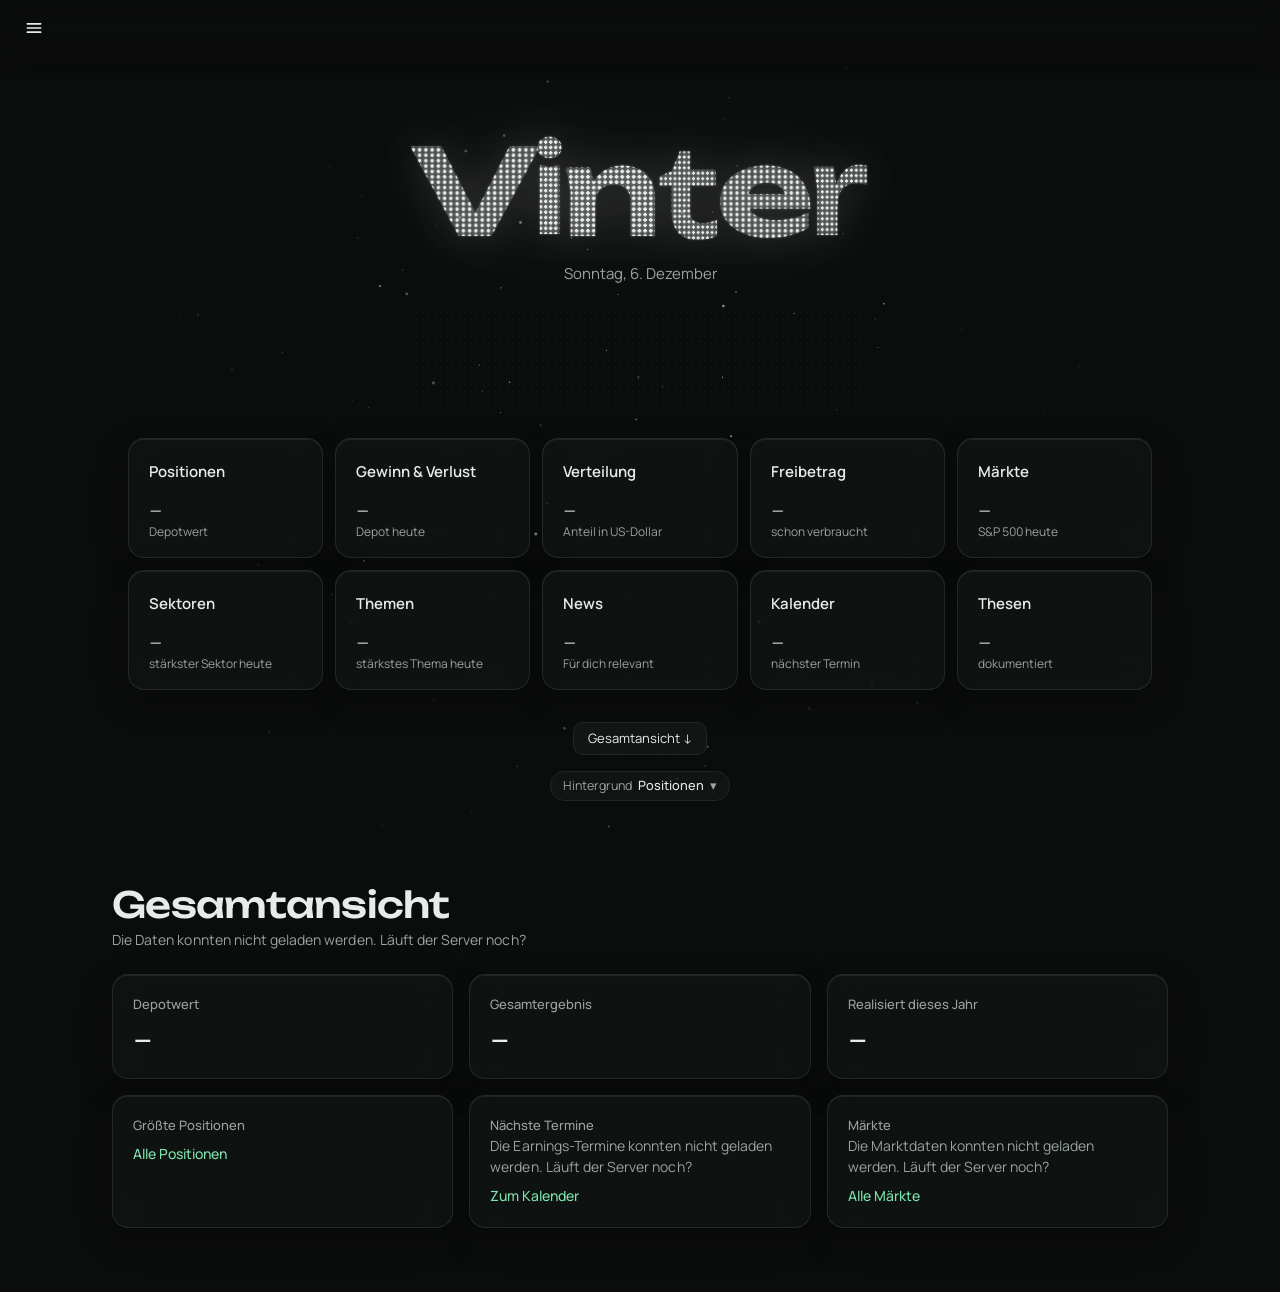
==== commit 862007d1: "Vinter-Stand 92bd8ee" ====
--- a/app/static/index.html
+++ b/app/static/index.html
@@ -14,7 +14,7 @@
   <meta name="apple-mobile-web-app-title" content="Vinter">
   <link rel="preload" href="schriften/unbounded-400-700.woff2" as="font" type="font/woff2" crossorigin>
   <link rel="preload" href="schriften/manrope-400-700.woff2" as="font" type="font/woff2" crossorigin>
-  <link rel="stylesheet" href="style.css?v=234">
+  <link rel="stylesheet" href="style.css?v=235">
   <link rel="stylesheet" href="vinter.css?v=1">
 </head>
 <body>
@@ -1166,7 +1166,7 @@
     <div class="seite" id="seite-news" hidden>
       <h1>News</h1>
       <div class="filter n-ansicht" id="n-ansicht" role="group" aria-label="Ansicht wählen">
-        <button type="button" data-ansicht="ticker">Ticker</button>
+        <button type="button" data-ansicht="ticker">Geschichten</button>
         <button type="button" data-ansicht="reden">Reden &amp; Zitate</button>
       </div>
       <div id="n-teil-reden" hidden>
@@ -1177,10 +1177,27 @@
       </div>
       <div id="n-teil-ticker">
       <p id="n-status" class="sekundaer" role="status">News werden geladen …</p>
-      <div class="filter n-tags" id="n-tags" role="group" aria-label="News nach Thema filtern"></div>
+      <div class="n-steuer">
+        <div class="filter n-bereich" id="n-bereich" role="group" aria-label="Bereich wählen">
+          <button type="button" data-bereich="markt">Markt bewegend<span></span></button>
+          <button type="button" data-bereich="meine">Meine Positionen<span></span></button>
+          <button type="button" data-bereich="alle">Alle<span></span></button>
+          <button type="button" data-bereich="aus">Ausgefiltert<span></span></button>
+        </div>
+        <div class="filter n-zeitraum" id="n-zeitraum" role="group" aria-label="Zeitraum">
+          <button type="button" data-stunden="6">6 Std.</button><button type="button" data-stunden="24">24 Std.</button><button type="button" data-stunden="72">3 Tage</button>
+        </div>
+      </div>
+      <div class="n-eil" id="n-eil" role="alert" hidden></div>
+      <form class="n-eingabe" id="n-eingabe"><input name="text" class="pv-select" maxlength="2000" placeholder="Eigene Meldung oder Link einspeisen (z. B. aus X oder Telegram)" aria-label="Eigene Meldung oder Link"><button class="knopf ca-mini" type="submit">Einspeisen</button></form>
       <div id="n-quellen" class="n-quellen" hidden></div>
-      <section class="karte n-feed" id="n-liste" aria-label="Meldungen" aria-live="polite" hidden></section>
-      <p class="hinweis">Laufender Nachrichtenticker aus FinancialJuice, Pressemitteilungen von Fed und EZB, Veröffentlichungen der US-Arbeitsmarktbehörde BLS sowie Finnhub-News und SEC-Pflichtmeldungen (8-K) zu deinen US-Werten. Neueste oben, alle ein bis zwei Minuten kommen neue Meldungen dazu. Fällt eine Quelle aus, bleiben ihre letzten Meldungen stehen. Grün markiert: Meldungen zu deinen Positionen, gold markiert: passt zu einem News-Thema deiner Thesen. Tags und „Wichtig“-Wörter vergibt Vinter nach festen Regeln; Quellen und Wörter änderst du in daten/markt/news_quellen.yaml. Gleiche Meldungen aus mehreren Quellen stehen nur einmal da. News passend zu deinen Thesen mit Einordnung findest du unter Thesen.</p>
+      <div class="n-stories" id="n-liste" aria-live="polite"></div>
+      <details class="hinweis n-hinweis"><summary>So funktioniert der Feed</summary>
+        <p>Vinter liest laufend schnelle Quellen mit: Telegram-Kanäle (nur für dich sichtbar), FinancialJuice, die Live-Meldungen der SEC (8-K, 6-K), die Pressemitteilungs-Dienste GlobeNewswire, PR Newswire und Business Wire sowie Weißes Haus, Fed, EZB und BLS. Dazu kommt, was du selbst einspeist (Feld oben oder iPhone-Kurzbefehl, siehe Einstellungen).</p>
+        <p>Aus jeder Schlagzeile erkennt Vinter Firmen, Länder, Institutionen, Personen und den Ereignistyp. Ähnliche Meldungen werden zu einer Geschichte zusammengefasst. Die Zahl rechts oben ist die Wichtigkeit (0–100): Ereignistyp, beteiligte Stellen und Personen, Zahl der unabhängigen Quellen, wie schnell die Geschichte wächst, Eilmeldungs-Stil. Für die Reihenfolge zählt auch das Alter.</p>
+        <p><b>Markt bewegend</b> zeigt alles ab Wichtigkeit 30, ohne Filter nach deinen Thesen. <b>Meine Positionen</b> zeigt Geschichten zu deinem Depot, deiner Watchlist und den News-Themen deiner Thesen. <b>Squawk, unbestätigt</b> heißt: bisher nur eine schnelle Eilmeldungsquelle, noch keine zweite. Werbung und Rauschen (z. B. Pressemitteilungen ohne börsennotierte Firma) stehen unter <b>Ausgefiltert</b>, mit Grund.</p>
+        <p>Deine Bewertungen (wichtig, unwichtig, Werbung) werden gesammelt; ab etwa 30 Stück lernt Vinter daraus. Quellen und Kanäle: daten/markt/news_quellen.yaml, Wörter und Filter: daten/markt/news_begriffe.yaml.</p>
+      </details>
       </div>
     </div>
 
@@ -1203,6 +1220,6 @@
   <script src="lib/karte/d3.min.js"></script>
   <script src="lib/karte/topojson-client.min.js"></script>
   <script src="lib/lightweight-charts/lightweight-charts.standalone.production.js"></script>
-  <script src="app.js?v=286"></script>
+  <script src="app.js?v=288"></script>
 </body>
 </html>
--- a/app/static/style.css
+++ b/app/static/style.css
@@ -3912,3 +3912,50 @@
   .gx-kopf span:nth-child(1), .gx-kopf span:nth-child(7), .gx-zeile > .gx-d:first-child, .gx-zeile > .gx-d:last-child { display: none; }
   .gx-d { font-size: .6875rem; }
 }
+
+/* Newsfeed (Neuaufbau): Story-Karten */
+.n-steuer { display: flex; flex-wrap: wrap; align-items: center; justify-content: space-between; gap: .75rem 1rem; margin-top: .75rem; }
+.n-bereich button span { margin-left: .375rem; color: var(--grau); font-size: .75rem; font-variant-numeric: tabular-nums; }
+.n-eingabe { display: flex; gap: .5rem; margin-top: .75rem; }
+.n-eingabe input { flex: 1; min-width: 0; }
+.n-eil { margin-top: .75rem; padding: .625rem .875rem; border-radius: 12px; border: 1px solid color-mix(in srgb, var(--verlust) 45%, transparent); background: color-mix(in srgb, var(--verlust) 10%, transparent); font-size: .9375rem; }
+.n-eil-zeichen { display: inline-block; margin-right: .5rem; padding: 1px .5rem; border-radius: 6px; background: var(--verlust); color: #000; font-size: .75rem; font-weight: 600; }
+.n-stories { display: grid; gap: .75rem; margin-top: 1rem; }
+.n-story { padding: .875rem 1.125rem; display: grid; gap: .375rem; border-left: 3px solid transparent; }
+.n-story.eigen { border-left-color: var(--akzent); }
+.n-story.neu .n-s-kopf .n-zeit { color: var(--akzent); }
+.n-s-kopf { display: flex; flex-wrap: wrap; align-items: center; gap: .25rem .625rem; font-size: .75rem; color: var(--grau); }
+.n-s-typ { padding: 1px .5rem; border-radius: 6px; background: color-mix(in srgb, var(--text) 7%, transparent); color: var(--text); }
+.n-s-ok { color: var(--gewinn); }
+.n-s-squawk { color: var(--gold); }
+.n-s-score { margin-left: auto; font-variant-numeric: tabular-nums; padding: 1px .4375rem; border-radius: 6px; border: 1px solid color-mix(in srgb, var(--text) 12%, transparent); }
+.n-s-titel { margin: 0; font-size: 1rem; font-weight: 500; line-height: 1.4; }
+.n-s-titel a { color: inherit; text-decoration: none; }
+.n-s-titel a:hover { text-decoration: underline; }
+.n-story.eil .n-s-titel { font-weight: 600; }
+.n-s-text { margin: 0; color: var(--grau); font-size: .875rem; line-height: 1.5; }
+.n-s-bezug { margin: 0; display: flex; flex-wrap: wrap; align-items: center; gap: .25rem .375rem; }
+.n-chip { padding: 1px .4375rem; border-radius: 6px; font-size: .75rem; background: color-mix(in srgb, var(--text) 6%, transparent); font-variant-numeric: tabular-nums; }
+.n-chip.eigen { background: color-mix(in srgb, var(--akzent) 22%, transparent); color: var(--akzent); }
+.n-chip.these { background: color-mix(in srgb, var(--gold) 18%, transparent); color: var(--gold); }
+.n-s-extra { color: var(--grau); font-size: .75rem; margin-left: .25rem; }
+.n-s-strahl { margin: .125rem 0 0; padding: 0; list-style: none; display: grid; gap: .1875rem; font-size: .8125rem; }
+.n-s-strahl li { display: grid; grid-template-columns: 2.75rem 8.5rem minmax(0, 1fr); gap: .5rem; align-items: baseline; }
+.n-s-strahl a, .n-aus-zeile a { color: inherit; }
+.n-s-quelle { color: var(--grau); font-size: .75rem; white-space: nowrap; overflow: hidden; text-overflow: ellipsis; }
+.n-s-quelle.tg { color: var(--gold); }
+.n-s-einzel { margin: 0; font-size: .75rem; }
+.n-s-einzel a { color: var(--grau); }
+.n-s-mehr summary { cursor: pointer; font-size: .75rem; color: var(--grau); margin-top: .25rem; }
+.n-s-fuss { display: flex; flex-wrap: wrap; align-items: center; justify-content: space-between; gap: .375rem; font-size: .75rem; margin-top: .25rem; }
+.n-s-urteil { display: flex; gap: .25rem; }
+.n-s-urteil button[aria-pressed="true"] { border-color: var(--akzent); color: var(--akzent); }
+.n-aus { padding: .875rem 1.125rem; display: grid; gap: .25rem; }
+.n-aus-zeile { display: grid; grid-template-columns: 2.75rem 8.5rem minmax(0, 1fr); gap: .5rem; font-size: .8125rem; align-items: baseline; }
+.n-aus-zeile small { display: block; color: var(--grau); font-size: .6875rem; }
+.n-leer { margin-top: 1rem; }
+@media (max-width: 560px) {
+  .n-s-strahl li, .n-aus-zeile { grid-template-columns: 2.5rem minmax(0, 1fr); }
+  .n-s-strahl .n-s-quelle, .n-aus-zeile .n-s-quelle { grid-column: 2; }
+  .n-s-strahl li > a, .n-s-strahl li > :last-child { grid-column: 2; }
+}
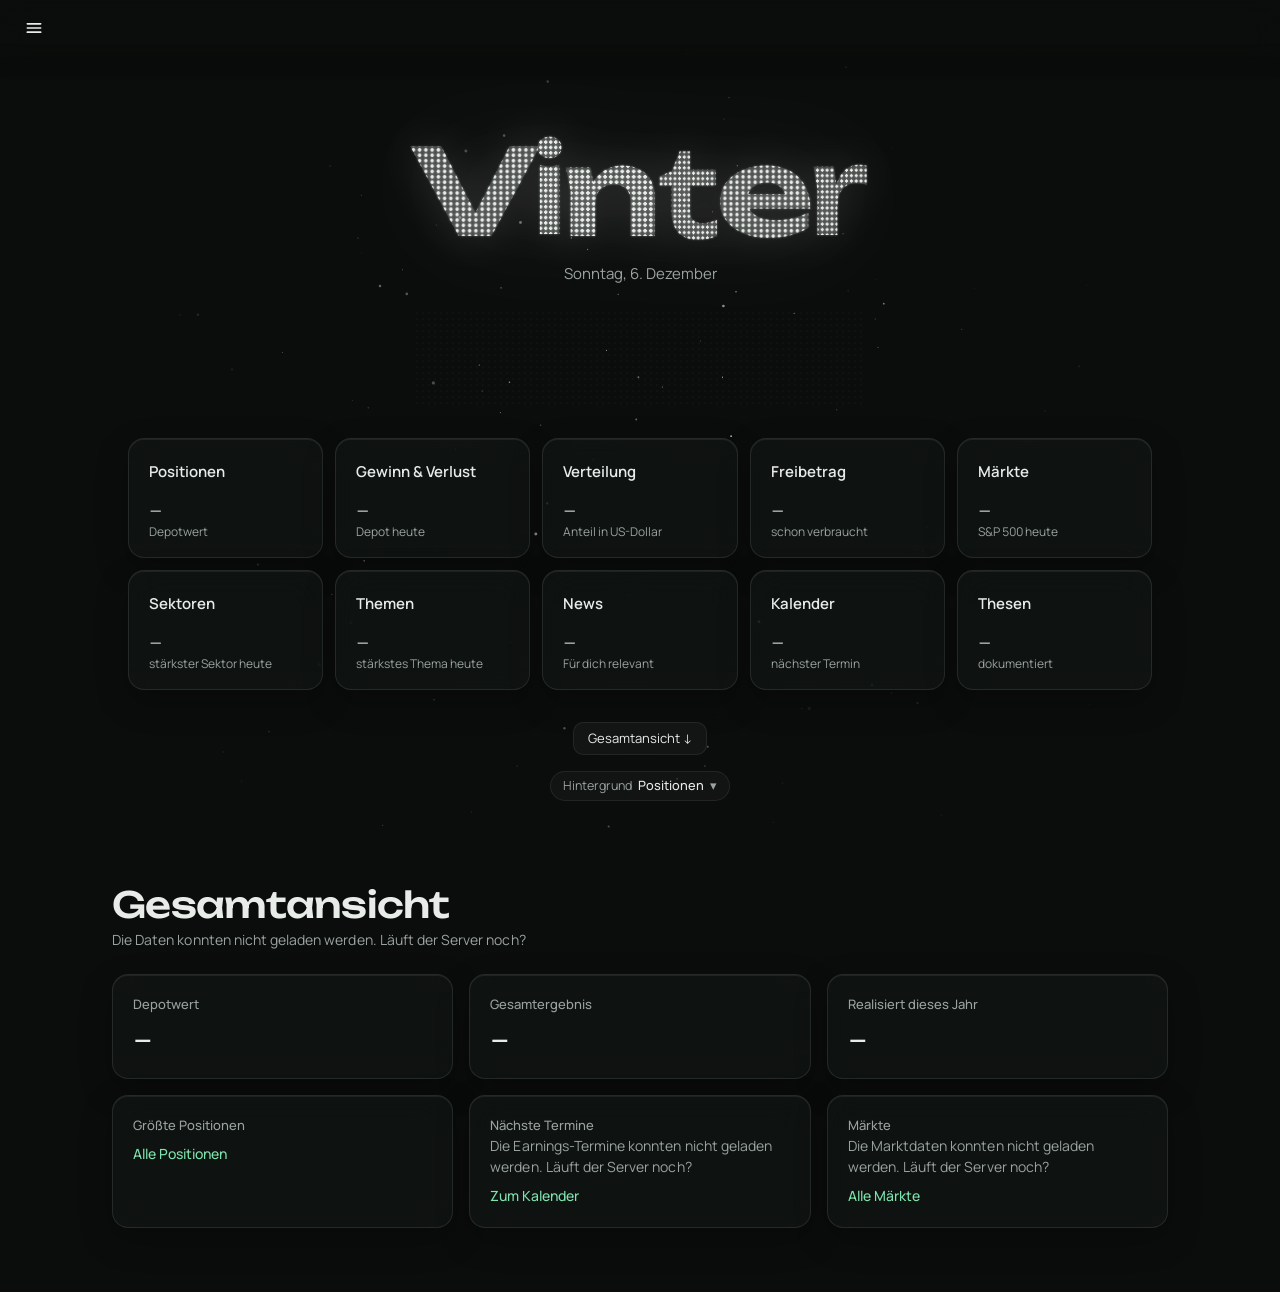
==== commit 1d0dcfdc: "Vinter-Stand 40c5ff1" ====
--- a/app/static/index.html
+++ b/app/static/index.html
@@ -14,7 +14,7 @@
   <meta name="apple-mobile-web-app-title" content="Vinter">
   <link rel="preload" href="schriften/unbounded-400-700.woff2" as="font" type="font/woff2" crossorigin>
   <link rel="preload" href="schriften/manrope-400-700.woff2" as="font" type="font/woff2" crossorigin>
-  <link rel="stylesheet" href="style.css?v=235">
+  <link rel="stylesheet" href="style.css?v=237">
   <link rel="stylesheet" href="vinter.css?v=1">
 </head>
 <body>
@@ -1166,6 +1166,7 @@
     <div class="seite" id="seite-news" hidden>
       <h1>News</h1>
       <div class="filter n-ansicht" id="n-ansicht" role="group" aria-label="Ansicht wählen">
+        <button type="button" data-ansicht="live">Live</button>
         <button type="button" data-ansicht="ticker">Geschichten</button>
         <button type="button" data-ansicht="reden">Reden &amp; Zitate</button>
       </div>
@@ -1174,6 +1175,14 @@
         <div class="filter" id="r-kategorien" role="group" aria-label="Nach Sprechern filtern"></div>
         <div class="r-auftritte" id="r-auftritte"></div>
         <p class="hinweis">Vinter erkennt in den Eilmeldungen von FinancialJuice Aussagen im Format „Sprecher: Aussage“ und bündelt die Zitate einer Person mit weniger als einer Stunde Abstand zu einem Auftritt (Rede, Interview, Pressekonferenz). LIVE heißt: letzte Aussage vor höchstens 20 Minuten. Die Kernaussagen sind echte Zitate, die das lokale Sprachmodell als am repräsentativsten auswählt; es formuliert nichts neu. Die Tendenz bei Notenbankern ist eine grobe Zählung von Signalwörtern (z. B. „hike“ gegen „cut“), keine Einordnung durch Fachleute. Den offiziellen Wortlaut verlinkt Vinter, sobald Fed oder EZB die Rede veröffentlichen. Zitate sind auf Englisch, wie sie gemeldet werden.</p>
+      </div>
+      <div id="n-teil-live" hidden>
+        <p id="n-live-status" class="sekundaer" role="status">Wird geladen …</p>
+        <div class="filter n-live-filter" id="n-live-filter" role="group" aria-label="Live-Ticker filtern">
+          <button type="button" data-live="alle">Alle<span></span></button><button type="button" data-live="eil" title="Squawk, Telegram, eigene Meldungen">Eilmeldungen<span></span></button><button type="button" data-live="offiziell" title="Weißes Haus, Fed, EZB, BLS, SEC">Offiziell<span></span></button><button type="button" data-live="firmen" title="Meldungen mit erkannter Firma">Firmen<span></span></button><button type="button" data-live="meine" title="Depot und Watchlist">Meine<span></span></button>
+        </div>
+        <div class="karte n-live" id="n-live-liste" aria-live="polite"></div>
+        <p class="hinweis">Jede Meldung einzeln und genau in der Reihenfolge, in der Vinter sie gesehen hat (neueste oben), wie ein Terminal-Ticker. Fett: gehört zu einer wichtigen Geschichte oder ist als Eilmeldung formuliert. Grün links: deine Positionen und Watchlist. Gold: Telegram. „n Meldungen“ springt zur gebündelten Geschichte. Werbung und Rauschen sind hier schon herausgefiltert (zu sehen unter Geschichten → Ausgefiltert). Der Zeitraum gilt wie bei den Geschichten.</p>
       </div>
       <div id="n-teil-ticker">
       <p id="n-status" class="sekundaer" role="status">News werden geladen …</p>
@@ -1189,6 +1198,7 @@
         </div>
       </div>
       <div class="n-eil" id="n-eil" role="alert" hidden></div>
+      <p class="n-luecken" id="n-luecken" hidden></p>
       <form class="n-eingabe" id="n-eingabe"><input name="text" class="pv-select" maxlength="2000" placeholder="Eigene Meldung oder Link einspeisen (z. B. aus X oder Telegram)" aria-label="Eigene Meldung oder Link"><button class="knopf ca-mini" type="submit">Einspeisen</button></form>
       <div id="n-quellen" class="n-quellen" hidden></div>
       <div class="n-stories" id="n-liste" aria-live="polite"></div>
@@ -1220,6 +1230,6 @@
   <script src="lib/karte/d3.min.js"></script>
   <script src="lib/karte/topojson-client.min.js"></script>
   <script src="lib/lightweight-charts/lightweight-charts.standalone.production.js"></script>
-  <script src="app.js?v=288"></script>
+  <script src="app.js?v=290"></script>
 </body>
 </html>
--- a/app/static/style.css
+++ b/app/static/style.css
@@ -3959,3 +3959,41 @@
   .n-s-strahl .n-s-quelle, .n-aus-zeile .n-s-quelle { grid-column: 2; }
   .n-s-strahl li > a, .n-s-strahl li > :last-child { grid-column: 2; }
 }
+
+/* News → Live (Terminal-Ticker) */
+.n-live-filter { margin-top: .75rem; }
+.n-live-filter button span { margin-left: .375rem; color: var(--grau); font-size: .75rem; font-variant-numeric: tabular-nums; }
+.n-live { margin-top: .75rem; padding: .375rem 0; }
+.n-l-tag { padding: .5rem 1rem .25rem; color: var(--grau); font-size: .75rem; }
+.n-l-zeile { display: grid; grid-template-columns: 3rem 6.5rem minmax(0, 1fr); gap: .625rem; align-items: baseline; padding: .3125rem 1rem; border-left: 3px solid transparent; font-size: .875rem; line-height: 1.45; }
+.n-l-zeile + .n-l-zeile { box-shadow: 0 -1px 0 color-mix(in srgb, var(--text) 5%, transparent); }
+.n-l-zeile:hover { background: color-mix(in srgb, var(--text) 3%, transparent); }
+.n-l-zeile .n-zeit { font-family: "Space Mono", ui-monospace, monospace; font-size: .75rem; color: var(--grau); }
+.n-l-zeile.neu .n-zeit { color: var(--akzent); }
+.n-l-zeile.wichtig .n-l-titel { font-weight: 600; }
+.n-l-zeile.eigen { border-left-color: var(--akzent); }
+.n-l-quelle { color: var(--grau); font-size: .75rem; white-space: nowrap; overflow: hidden; text-overflow: ellipsis; }
+.n-l-zeile.tg .n-l-quelle { color: var(--gold); }
+.n-l-titel a { color: inherit; text-decoration: none; }
+.n-l-titel a:hover { text-decoration: underline; }
+.n-l-chips { display: inline-flex; flex-wrap: wrap; gap: .25rem; vertical-align: 1px; margin-left: .25rem; font-weight: 400; }
+.n-l-story { border: 1px solid color-mix(in srgb, var(--text) 15%, transparent); background: transparent; color: var(--grau); border-radius: 6px; padding: 0 .375rem; font: inherit; font-size: .6875rem; cursor: pointer; }
+.n-l-story:hover { color: var(--text); }
+.n-l-unb { color: var(--gold); font-size: .6875rem; }
+.n-story.markiert { box-shadow: 0 0 0 2px var(--akzent); transition: box-shadow .3s; }
+@media (max-width: 560px) {
+  .n-l-zeile { grid-template-columns: 2.75rem minmax(0, 1fr); gap: .125rem .5rem; padding: .375rem .75rem; }
+  .n-l-quelle { grid-column: 2; grid-row: 1; }
+  .n-l-titel { grid-column: 2; }
+}
+
+/* Newsfeed: Marktreaktion, Mini-Chart, Lücken */
+.n-s-reaktion { margin: 0; display: flex; flex-wrap: wrap; align-items: center; gap: .25rem .5rem; font-size: .8125rem; }
+.n-s-reak-zeichen { padding: 1px .4375rem; border-radius: 6px; background: color-mix(in srgb, var(--gold) 20%, transparent); color: var(--gold); font-size: .75rem; }
+.n-s-chart { margin-top: .25rem; }
+.n-mini { width: 100%; max-width: 560px; height: auto; display: block; }
+.n-mini-null { stroke: color-mix(in srgb, var(--text) 20%, transparent); stroke-width: 1; }
+.n-mini-start { stroke: var(--grau); stroke-dasharray: 3 3; stroke-width: 1; }
+.n-mini-text { font-size: 10px; fill: var(--grau); font-variant-numeric: tabular-nums; }
+.n-luecken { margin: .75rem 0 0; padding: .5rem .75rem; border-radius: 10px; background: color-mix(in srgb, var(--gold) 10%, transparent); font-size: .8125rem; }
+.n-luecken small { display: block; color: var(--grau); margin-top: .125rem; }
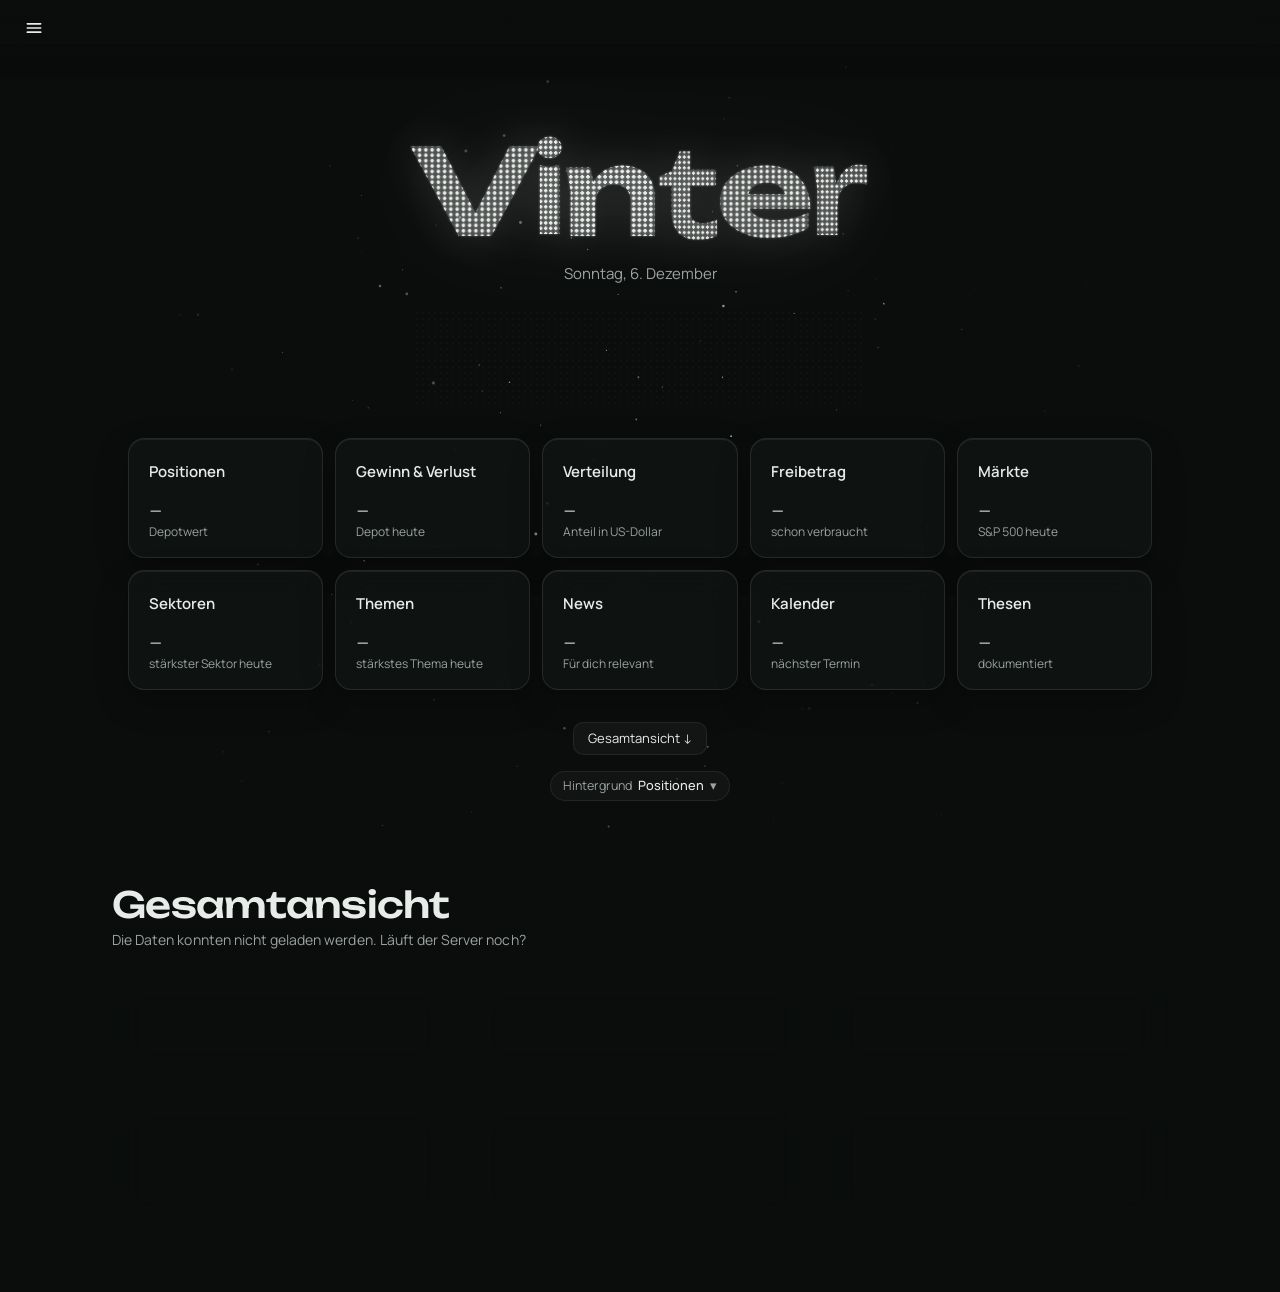
==== commit 1b79c540: "Vinter-Stand 9ad678d" ====
--- a/app/static/index.html
+++ b/app/static/index.html
@@ -6,8 +6,8 @@
   <meta name="viewport" content="width=device-width, initial-scale=1, viewport-fit=cover">
   <title>Vinter</title>
   <link rel="manifest" href="/manifest.webmanifest">
-  <link rel="icon" type="image/png" sizes="32x32" href="/symbole/favicon-32.png">
-  <link rel="apple-touch-icon" href="/symbole/apple-touch-icon.png">
+  <link rel="icon" type="image/png" sizes="32x32" href="/symbole/favicon-32.png?v=2">
+  <link rel="apple-touch-icon" href="/symbole/apple-touch-icon.png?v=2">
   <meta name="apple-mobile-web-app-capable" content="yes">
   <meta name="mobile-web-app-capable" content="yes">
   <meta name="apple-mobile-web-app-status-bar-style" content="black">
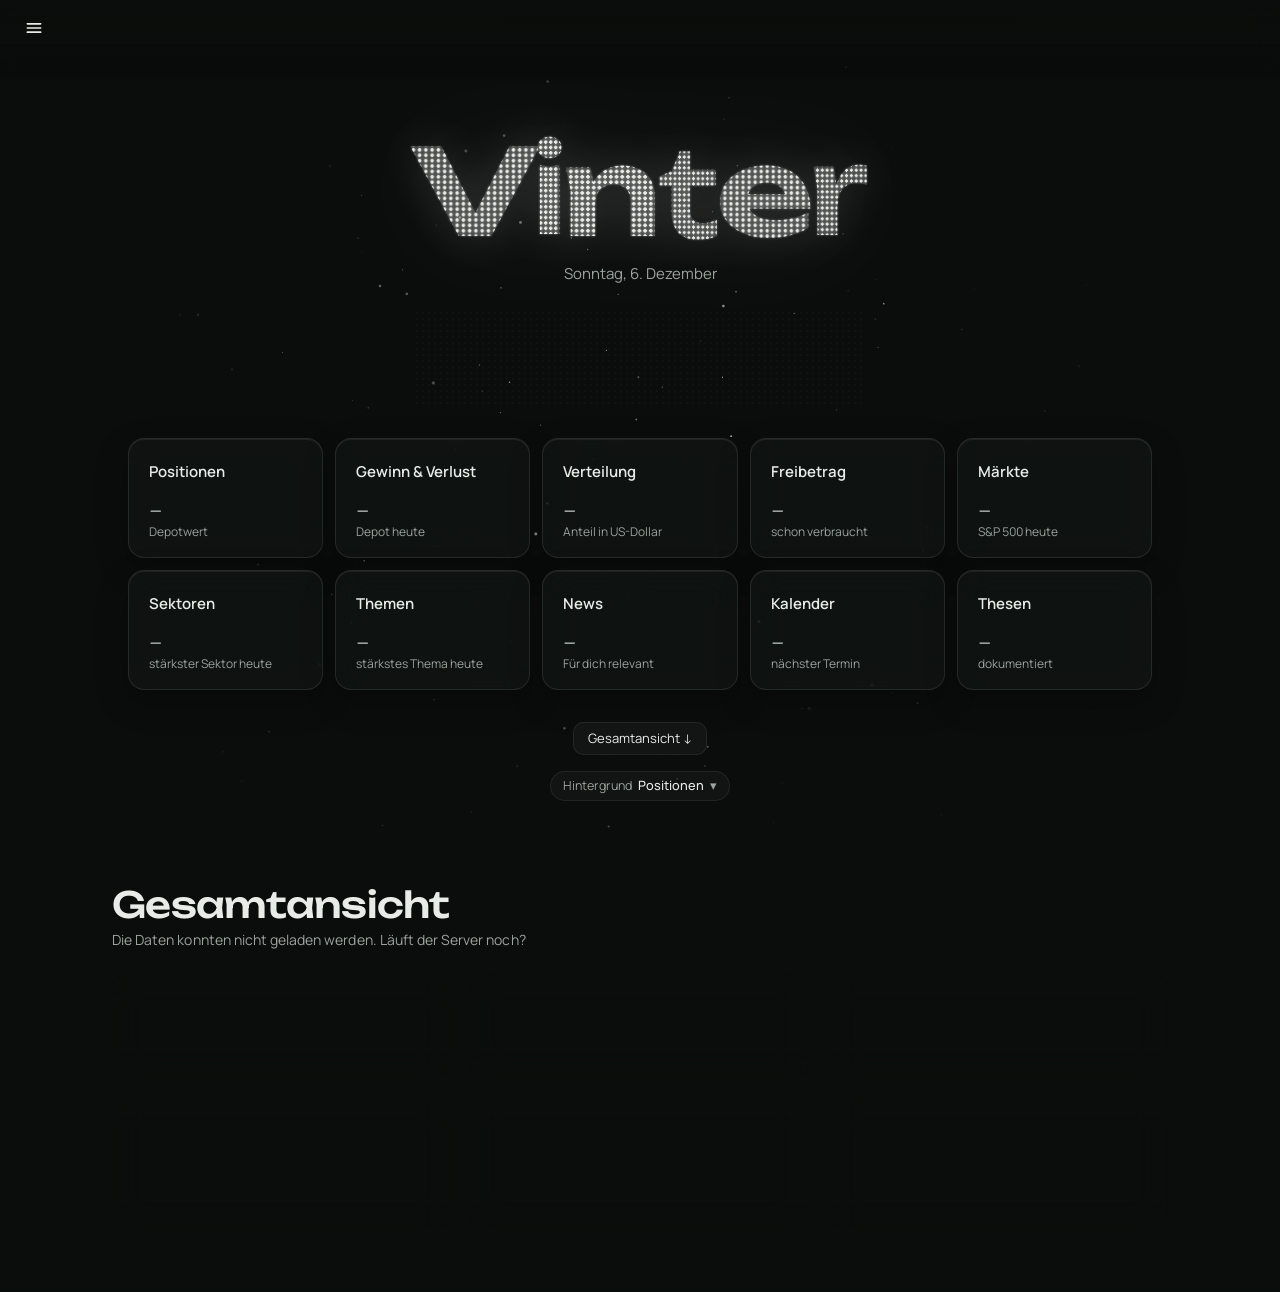
==== commit 85024e1f: "Vinter-Stand eef1b31" ====
--- a/app/static/index.html
+++ b/app/static/index.html
@@ -14,7 +14,7 @@
   <meta name="apple-mobile-web-app-title" content="Vinter">
   <link rel="preload" href="schriften/unbounded-400-700.woff2" as="font" type="font/woff2" crossorigin>
   <link rel="preload" href="schriften/manrope-400-700.woff2" as="font" type="font/woff2" crossorigin>
-  <link rel="stylesheet" href="style.css?v=237">
+  <link rel="stylesheet" href="style.css?v=239">
   <link rel="stylesheet" href="vinter.css?v=1">
 </head>
 <body>
@@ -736,6 +736,11 @@
     <div class="seite" id="seite-makrotage" hidden>
       <h1>Szenarien</h1>
       <div id="makrotage-inhalt"><p class="sekundaer">Wird geladen …</p></div>
+    </div>
+
+    <div class="seite" id="seite-eventstudie" hidden>
+      <h1>Szenarien</h1>
+      <div id="eventstudie-inhalt"><p class="sekundaer">Wird geladen …</p></div>
     </div>
 
     <div class="seite" id="seite-absicherung" hidden>
@@ -1230,6 +1235,6 @@
   <script src="lib/karte/d3.min.js"></script>
   <script src="lib/karte/topojson-client.min.js"></script>
   <script src="lib/lightweight-charts/lightweight-charts.standalone.production.js"></script>
-  <script src="app.js?v=290"></script>
+  <script src="app.js?v=293"></script>
 </body>
 </html>
--- a/app/static/style.css
+++ b/app/static/style.css
@@ -3440,6 +3440,10 @@
 .tv-e.kommt rect { fill: var(--grund); stroke: var(--akzent); stroke-dasharray: 2 2; }
 .tv-e.kommt text { fill: var(--akzent); }
 .tv-e-linie { stroke: var(--akzent); stroke-width: 1; stroke-dasharray: 3 4; opacity: .5; }
+.tv-ev path { fill: var(--grau); }
+.tv-ev line { stroke: var(--grau); stroke-width: 1; stroke-dasharray: 2 3; opacity: .6; }
+.tv-ev.esk path { fill: var(--verlust); }
+.tv-ev.deesk path { fill: var(--gewinn); }
 .tv-l-ab { color: var(--grau); font-size: .6875rem; }
 .tv-l-earnings { margin-top: 4px; font-size: .75rem; color: var(--text); }
 
@@ -3997,3 +4001,75 @@
 .n-mini-text { font-size: 10px; fill: var(--grau); font-variant-numeric: tabular-nums; }
 .n-luecken { margin: .75rem 0 0; padding: .5rem .75rem; border-radius: 10px; background: color-mix(in srgb, var(--gold) 10%, transparent); font-size: .8125rem; }
 .n-luecken small { display: block; color: var(--grau); margin-top: .125rem; }
+
+/* ---- Event Study ---- */
+.es-v0 { --es: var(--akzent); } .es-v1 { --es: var(--gold); } .es-v2 { --es: #7fb2e5; } .es-v3 { --es: #c9a0dc; }
+.es-zufall { --es: var(--grau); }
+.es-aufbau { padding: 1rem 1.25rem; display: grid; gap: .75rem; }
+.es-zeile { display: flex; flex-wrap: wrap; align-items: center; gap: .5rem .75rem; }
+#eventstudie-inhalt input:not([type="checkbox"]):not([type="file"]), #eventstudie-inhalt select, #eventstudie-inhalt textarea { font: inherit; font-size: .875rem; color: var(--text); background: var(--karte-fest); border: 1px solid var(--linie); border-radius: 8px; padding: .35rem .55rem; color-scheme: dark; }
+#eventstudie-inhalt input:focus-visible, #eventstudie-inhalt select:focus-visible, #eventstudie-inhalt textarea:focus-visible { outline: 2px solid var(--akzent); outline-offset: 1px; }
+#eventstudie-inhalt label { color: var(--grau); font-size: .875rem; }
+.es-label, .es-gruppe-name { font-size: .8125rem; color: var(--grau); min-width: 5.5rem; }
+.es-reihen { display: flex; flex-wrap: wrap; align-items: center; gap: .5rem; }
+.es-reihe { display: inline-flex; align-items: center; gap: .25rem; padding: .25rem .5rem; border: 1px solid var(--linie); border-radius: 8px; font-size: .875rem; }
+.es-studie { display: inline-flex; align-items: center; gap: .15rem; }
+.es-studien { display: flex; flex-wrap: wrap; align-items: center; gap: .5rem; margin-bottom: .75rem; }
+.es-x { background: none; border: 0; color: var(--grau); cursor: pointer; font-size: 1rem; line-height: 1; padding: 0 .25rem; }
+.es-x:hover { color: var(--text); }
+.es-zahl { display: inline-flex; align-items: center; gap: .35rem; font-size: .875rem; color: var(--grau); }
+.es-zahl input[type="number"] { width: 5.5rem; }
+.es-version { display: inline-flex; align-items: center; gap: .5rem; padding: .4rem .65rem; border: 1px solid var(--linie); border-radius: 10px; background: transparent; color: var(--text); cursor: pointer; font: inherit; font-size: .875rem; }
+.es-version i, .lc-legende .es-v0 i, .lc-legende .es-v1 i, .lc-legende .es-v2 i, .lc-legende .es-v3 i, .lc-legende .es-zufall i, .es-n-kachel i, .lc-tip .es-v0 i, .lc-tip .es-v1 i, .lc-tip .es-v2 i, .lc-tip .es-v3 i, .lc-tip .es-zufall i { display: inline-block; width: 10px; height: 10px; border-radius: 3px; background: var(--es); margin-right: .3rem; }
+.es-version b { font-variant-numeric: tabular-nums; }
+.es-version.aktiv { border-color: var(--es); background: color-mix(in srgb, var(--es) 10%, transparent); }
+.es-wenig { color: var(--gold); }
+.es-filter { display: grid; gap: .5rem; padding: .75rem; border-radius: 12px; background: color-mix(in srgb, var(--text) 3%, transparent); }
+.es-gruppe { display: flex; gap: .75rem; align-items: baseline; }
+.es-chips { display: flex; flex-wrap: wrap; gap: .35rem; }
+.es-chip { padding: .2rem .55rem; border: 1px solid var(--linie); border-radius: 8px; background: transparent; color: var(--grau); font: inherit; font-size: .8125rem; cursor: pointer; }
+.es-chip[aria-pressed="true"] { color: var(--text); border-color: var(--akzent); background: var(--akzent-flaeche); }
+.es-chip:active, .es-version:active { transform: scale(.97); }
+.es-n { display: flex; flex-wrap: wrap; gap: .75rem; margin: 1rem 0; }
+.es-n-kachel { display: grid; grid-template-columns: auto 1fr; align-items: center; column-gap: .25rem; padding: .75rem 1rem; border: 1px solid var(--linie); border-radius: 14px; min-width: 9rem; }
+.es-n-kachel b { grid-column: 1 / -1; font-size: 2rem; font-weight: 500; font-variant-numeric: tabular-nums; line-height: 1.1; }
+.es-n-kachel small { grid-column: 1 / -1; color: var(--grau); }
+.es-n-kachel.es-wenig b { color: var(--gold); }
+.es-fazit span > b:first-child { color: var(--es); }
+.es-chart-innen { position: relative; }
+.es-chart svg, .es-histo svg { display: block; width: 100%; overflow: visible; }
+.es-linie { fill: none; stroke: var(--es); stroke-width: 2; }
+.es-band { fill: var(--es); opacity: .12; stroke: none; }
+.es-basis { fill: none; stroke: var(--grau); stroke-width: 1.2; stroke-dasharray: 4 4; }
+.es-basis-band { fill: var(--grau); opacity: .14; }
+.es-einzel { fill: none; stroke: var(--es); stroke-width: 1; opacity: .28; cursor: pointer; }
+.es-einzel:hover, .es-einzel.gewaehlt { opacity: 1; stroke-width: 2; }
+.es-null { stroke: var(--text); opacity: .35; stroke-width: 1; }
+.es-stufe { stroke: var(--grau); opacity: .6; stroke-dasharray: 2 4; }
+.es-saeule { fill: var(--es); opacity: .7; }
+.es-unter { margin: .5rem 0 1rem; }
+.es-tabelle td, .es-tabelle th { white-space: nowrap; }
+.es-tabelle td:nth-child(2) { white-space: normal; }
+.es-punkt { display: inline-block; width: 8px; height: 8px; border-radius: 50%; background: var(--es); margin-right: .35rem; }
+.es-sig { color: var(--akzent); font-weight: 600; }
+.es-sort { background: none; border: 0; color: inherit; font: inherit; cursor: pointer; padding: 0; }
+.es-zeile-klick { cursor: pointer; }
+.es-zeile-klick.gewaehlt td { background: var(--akzent-flaeche); }
+.es-auswahl { margin: 0 0 1rem; padding: .75rem 1rem; border: 1px solid var(--linie); border-radius: 12px; }
+.es-tag { display: inline-block; margin: .15rem .3rem .15rem 0; padding: .05rem .45rem; border-radius: 6px; font-size: .75rem; background: color-mix(in srgb, var(--text) 7%, transparent); color: var(--grau); }
+.es-tag.gold { color: var(--gold); background: color-mix(in srgb, var(--gold) 12%, transparent); }
+.es-vorschlag-liste { display: grid; gap: .5rem; }
+.es-vorschlag { display: flex; justify-content: space-between; gap: 1rem; padding: .6rem 0; border-bottom: 1px solid var(--linie); }
+.es-vorschlag-knoepfe, .es-knoepfe { display: flex; gap: .35rem; flex-wrap: wrap; align-items: flex-start; }
+.es-form { margin: .75rem 0; padding: 1rem; }
+.es-form-raster { display: grid; grid-template-columns: repeat(auto-fill, minmax(12rem, 1fr)); gap: .6rem .9rem; margin: .5rem 0 .75rem; }
+.es-form-raster label { display: grid; gap: .25rem; font-size: .8125rem; color: var(--grau); }
+.es-form-raster label.breit { grid-column: 1 / -1; }
+.es-methode { padding: 1rem 1.25rem; margin-top: 1rem; }
+.es-methode summary { cursor: pointer; color: var(--grau); }
+.es-methode p { font-size: .875rem; line-height: 1.6; }
+@media (max-width: 700px) {
+  .es-gruppe { flex-direction: column; gap: .25rem; }
+  .es-vorschlag { flex-direction: column; }
+  .es-n-kachel { min-width: calc(50% - .5rem); }
+}
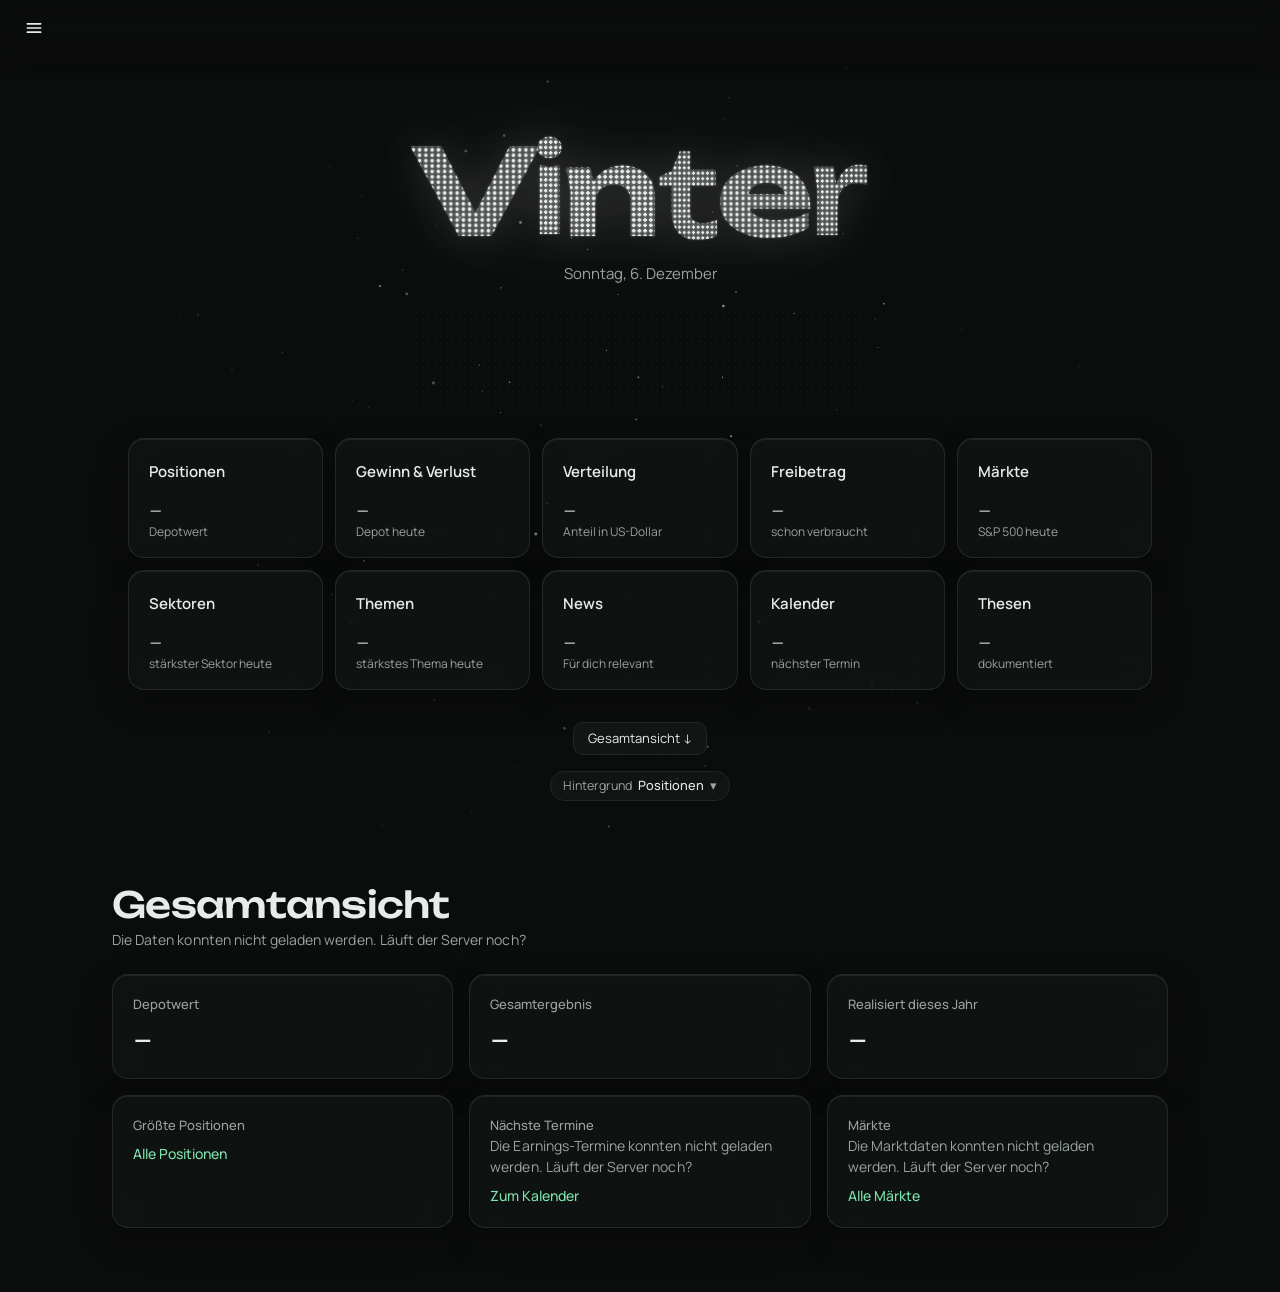
==== commit 050b59a0: "Vinter-Stand bbd27db" ====
--- a/app/static/index.html
+++ b/app/static/index.html
@@ -6,15 +6,15 @@
   <meta name="viewport" content="width=device-width, initial-scale=1, viewport-fit=cover">
   <title>Vinter</title>
   <link rel="manifest" href="/manifest.webmanifest">
-  <link rel="icon" type="image/png" sizes="32x32" href="/symbole/favicon-32.png?v=2">
-  <link rel="apple-touch-icon" href="/symbole/apple-touch-icon.png?v=2">
+  <link rel="icon" type="image/png" sizes="32x32" href="/symbole/favicon-32.png?v=3">
+  <link rel="apple-touch-icon" href="/symbole/apple-touch-icon.png?v=3">
   <meta name="apple-mobile-web-app-capable" content="yes">
   <meta name="mobile-web-app-capable" content="yes">
   <meta name="apple-mobile-web-app-status-bar-style" content="black">
   <meta name="apple-mobile-web-app-title" content="Vinter">
   <link rel="preload" href="schriften/unbounded-400-700.woff2" as="font" type="font/woff2" crossorigin>
   <link rel="preload" href="schriften/manrope-400-700.woff2" as="font" type="font/woff2" crossorigin>
-  <link rel="stylesheet" href="style.css?v=239">
+  <link rel="stylesheet" href="style.css?v=244">
   <link rel="stylesheet" href="vinter.css?v=1">
 </head>
 <body>
@@ -1235,6 +1235,6 @@
   <script src="lib/karte/d3.min.js"></script>
   <script src="lib/karte/topojson-client.min.js"></script>
   <script src="lib/lightweight-charts/lightweight-charts.standalone.production.js"></script>
-  <script src="app.js?v=293"></script>
+  <script src="app.js?v=300"></script>
 </body>
 </html>
--- a/app/static/style.css
+++ b/app/static/style.css
@@ -4073,3 +4073,36 @@
   .es-vorschlag { flex-direction: column; }
   .es-n-kachel { min-width: calc(50% - .5rem); }
 }
+
+/* ---- Quant-Fächer (qfChart): ruhig wie ein Research-Chart – wenige blasse Pfade, weiche Bänder, eine klare Linie ---- */
+.qf svg { display: block; width: 100%; overflow: visible; font-family: "Space Mono", ui-monospace, monospace; }
+.qf .c-achse { font-size: 10px; fill: var(--leise); }
+.qf .lc-gitter { stroke: var(--linie); stroke-dasharray: none; opacity: .6; }
+.qf-pfad { fill: none; stroke: var(--grau); stroke-width: .6; opacity: .07; }
+.qf-band { fill: var(--es, var(--akzent)); stroke: none; }
+.qf-band.s1 { opacity: .07; }
+.qf-band.s2 { opacity: .13; }
+.qf-band.es-zufall { opacity: .1; }
+.qf-spur { fill: none; stroke: var(--es); stroke-width: .7; opacity: .16; cursor: pointer; }
+.qf-spur:hover, .qf-spur.gewaehlt { opacity: 1; stroke-width: 1.8; }
+.qf-linie { fill: none; stroke: var(--es, var(--akzent)); stroke-width: 1; opacity: .5; }
+.qf-linie.breit { stroke-width: 1.8; opacity: 1; }
+.qf-linie.gestrichelt { stroke-dasharray: 3 3; opacity: .7; }
+.qf-linie.unsichtbar { opacity: 0; }
+.qf-ref { stroke: var(--grau); opacity: .35; stroke-width: 1; stroke-dasharray: 1 3; }
+.qf-refx { stroke: var(--grau); opacity: .25; stroke-dasharray: 2 4; }
+.qf-refx.stark { stroke: var(--grau); opacity: .45; stroke-dasharray: none; }
+.qf-punkt { fill: var(--es, var(--akzent)); stroke: var(--grund); stroke-width: 2; }
+.qf-ende { font-size: 10px; fill: var(--leise); }
+.qf-ende tspan { fill: var(--grau); }
+.qf-ende.breit tspan, .qf-ende.haupt tspan { fill: var(--text); }
+.qf-rand-achse { stroke: var(--linie); }
+.qf-dichte { fill: var(--es, var(--akzent)); fill-opacity: .08; stroke: var(--es, var(--akzent)); stroke-width: 1; stroke-opacity: .7; }
+.qf-dichte.es-zufall { fill-opacity: .06; stroke-opacity: .45; }
+.qf-dichte-mitte { display: none; }
+.qf-rug { stroke: var(--es); stroke-width: 1.5; opacity: .8; }
+.lc-legende .qf-leg-band i { background: color-mix(in srgb, var(--es) 35%, transparent); width: 14px; }
+.lc-legende .qf-leg-band.hell i { background: color-mix(in srgb, var(--es) 16%, transparent); }
+.lc-legende .qf-leg-pfad i { height: 1px; width: 14px; border-radius: 0; background: var(--es); opacity: .6; vertical-align: middle; }
+.lc-legende .es-v0 i, .lc-legende .es-v1 i, .lc-legende .es-v2 i, .lc-legende .es-v3 i, .lc-legende .es-zufall i { display: inline-block; width: 10px; height: 10px; border-radius: 3px; background: var(--es); margin-right: .3rem; }
+.lc-tip .es-v0 span:first-child, .lc-tip .es-v1 span:first-child, .lc-tip .es-v2 span:first-child, .lc-tip .es-v3 span:first-child, .lc-tip .es-zufall span:first-child { white-space: pre; }
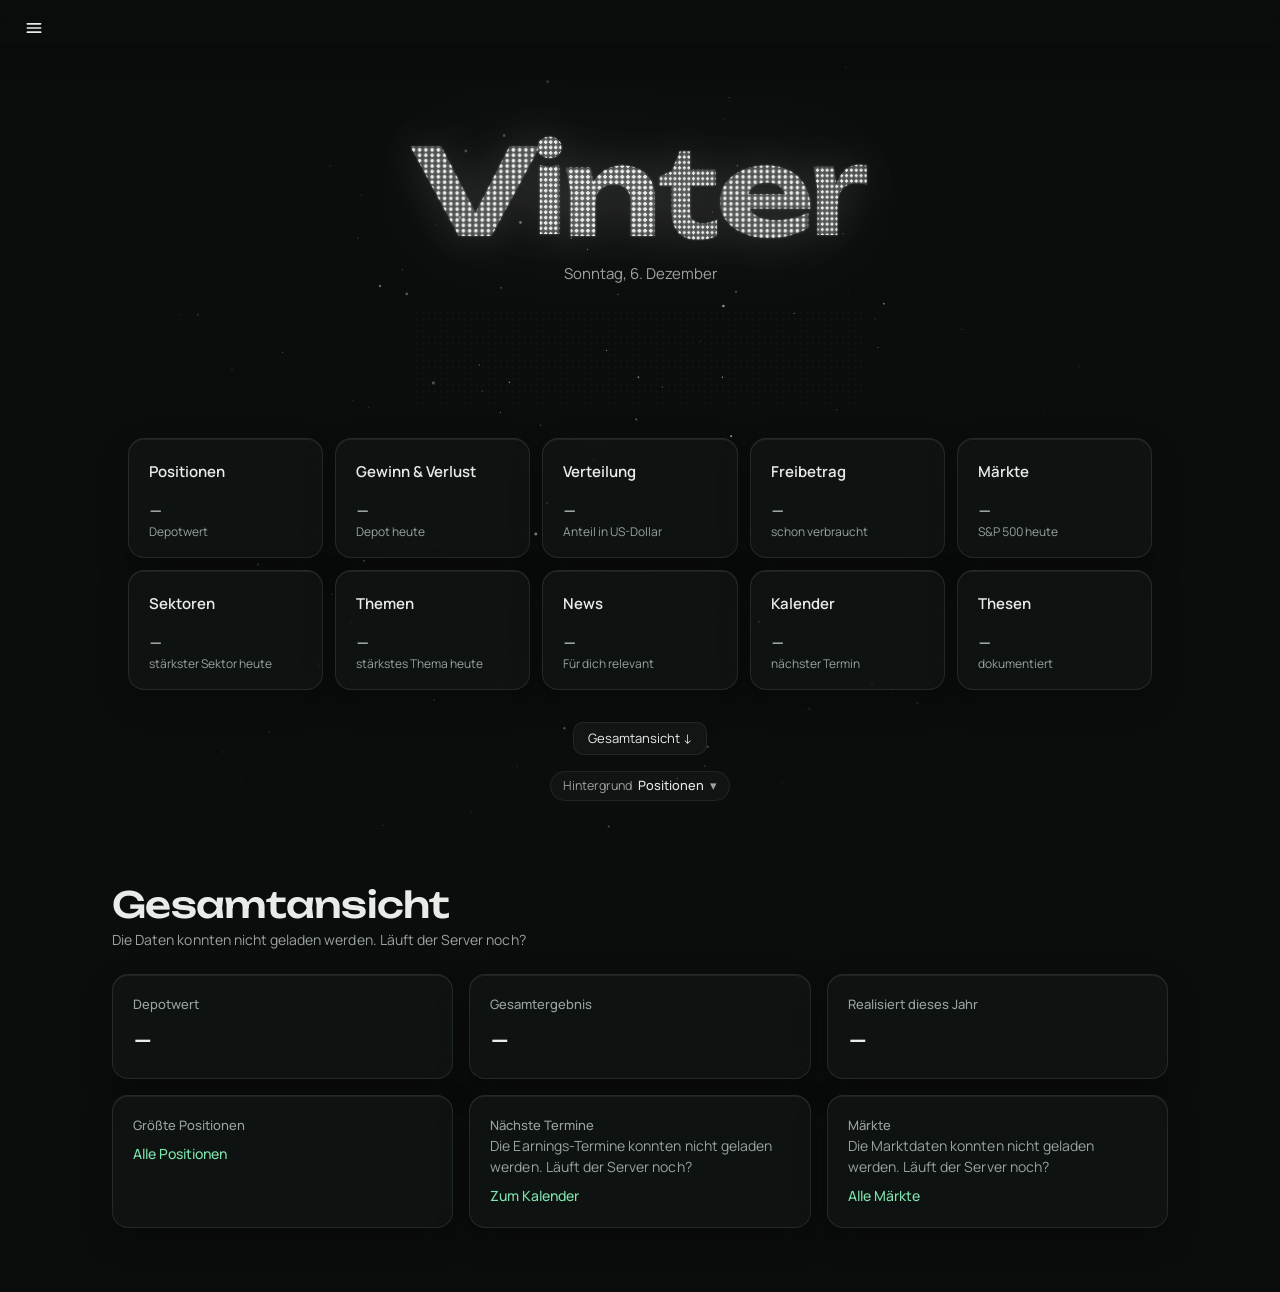
==== commit bc330fd6: "Vinter-Stand 5327c1b" ====
--- a/app/static/index.html
+++ b/app/static/index.html
@@ -14,7 +14,7 @@
   <meta name="apple-mobile-web-app-title" content="Vinter">
   <link rel="preload" href="schriften/unbounded-400-700.woff2" as="font" type="font/woff2" crossorigin>
   <link rel="preload" href="schriften/manrope-400-700.woff2" as="font" type="font/woff2" crossorigin>
-  <link rel="stylesheet" href="style.css?v=244">
+  <link rel="stylesheet" href="style.css?v=248">
   <link rel="stylesheet" href="vinter.css?v=1">
 </head>
 <body>
@@ -736,6 +736,11 @@
     <div class="seite" id="seite-makrotage" hidden>
       <h1>Szenarien</h1>
       <div id="makrotage-inhalt"><p class="sekundaer">Wird geladen …</p></div>
+    </div>
+
+    <div class="seite" id="seite-szenario" hidden>
+      <h1>Thesen</h1>
+      <div id="szenario-inhalt"><p class="sekundaer">Wird geladen …</p></div>
     </div>
 
     <div class="seite" id="seite-eventstudie" hidden>
@@ -1235,6 +1240,6 @@
   <script src="lib/karte/d3.min.js"></script>
   <script src="lib/karte/topojson-client.min.js"></script>
   <script src="lib/lightweight-charts/lightweight-charts.standalone.production.js"></script>
-  <script src="app.js?v=300"></script>
+  <script src="app.js?v=302"></script>
 </body>
 </html>
--- a/app/static/style.css
+++ b/app/static/style.css
@@ -4106,3 +4106,51 @@
 .lc-legende .qf-leg-pfad i { height: 1px; width: 14px; border-radius: 0; background: var(--es); opacity: .6; vertical-align: middle; }
 .lc-legende .es-v0 i, .lc-legende .es-v1 i, .lc-legende .es-v2 i, .lc-legende .es-v3 i, .lc-legende .es-zufall i { display: inline-block; width: 10px; height: 10px; border-radius: 3px; background: var(--es); margin-right: .3rem; }
 .lc-tip .es-v0 span:first-child, .lc-tip .es-v1 span:first-child, .lc-tip .es-v2 span:first-child, .lc-tip .es-v3 span:first-child, .lc-tip .es-zufall span:first-child { white-space: pre; }
+
+/* ---- Szenario-Rechner ---- */
+#szenario-inhalt input:not([type="checkbox"]):not([type="radio"]), #szenario-inhalt select { font: inherit; font-size: .875rem; color: var(--text); background: var(--karte-fest); border: 1px solid var(--linie); border-radius: 8px; padding: .35rem .55rem; color-scheme: dark; }
+#szenario-inhalt input[type="number"] { width: 5rem; font-variant-numeric: tabular-nums; }
+.sz-tabelle td { white-space: nowrap; }
+.sz-tabelle td:first-child input { width: 100%; min-width: 11rem; }
+.sz-gross { font-size: .8125rem; color: var(--grau); }
+.sz-rechnet { opacity: .55; transition: opacity .2s; }
+.sz-eigen-flaeche { fill: var(--akzent); opacity: .1; }
+.sz-markt-flaeche { fill: var(--grau); opacity: .12; }
+.sz-mehr { fill: var(--akzent); opacity: .16; }
+.sz-eigen-linie { fill: none; stroke: var(--akzent); stroke-width: 1.8; }
+.sz-markt-linie { fill: none; stroke: var(--grau); stroke-width: 1.4; stroke-dasharray: 4 3; }
+.sz-leiste { margin: .75rem 0 .25rem; }
+.sz-leiste-bahn { position: relative; height: 10px; border-radius: 5px; background: color-mix(in srgb, var(--text) 7%, transparent); }
+.sz-leiste-bereich { position: absolute; top: 0; bottom: 0; border-radius: 5px; background: color-mix(in srgb, var(--grau) 65%, transparent); }
+.sz-leiste-markt, .sz-leiste-ich { position: absolute; top: 50%; width: 12px; height: 12px; transform: translate(-50%, -50%); }
+.sz-leiste-markt { background: var(--grau); transform: translate(-50%, -50%) rotate(45deg); }
+.sz-leiste-ich { background: var(--akzent); border-radius: 50%; box-shadow: 0 0 0 2px var(--grund); }
+.sz-leiste-achse { position: relative; height: 1.2rem; font-family: "Space Mono", ui-monospace, monospace; font-size: 10px; color: var(--leise); }
+.sz-leiste-achse span { position: absolute; transform: translateX(-50%); top: 4px; white-space: nowrap; }
+.sz-leiste-achse span.anfang { transform: none; }
+.sz-leiste-achse span.ende { transform: translateX(-100%); }
+.sz-punkt { display: inline-block; width: 8px; height: 8px; vertical-align: middle; }
+.sz-punkt.ich { background: var(--akzent); border-radius: 50%; }
+.sz-punkt.markt { background: var(--grau); transform: rotate(45deg); }
+.sz-heat { display: grid; grid-template-columns: 4.5rem repeat(var(--spalten), minmax(2.6rem, 1fr)); gap: 0; font-family: "Space Mono", ui-monospace, monospace; font-size: 10.5px; overflow-x: auto; }
+.sz-heat-ecke { grid-column: 1; font-family: inherit; color: var(--leise); font-size: 9px; align-self: end; padding-bottom: .3rem; }
+.sz-heat-kopf, .sz-heat-zeile { color: var(--leise); text-align: center; padding: .25rem 0; }
+.sz-heat-zeile { text-align: right; padding-right: .5rem; align-self: center; }
+.sz-zelle { position: relative; text-align: center; padding: .55rem 0; color: var(--text); border: 0 solid var(--text); }
+.sz-zelle.k-r { border-right-width: 2px; }
+.sz-zelle.k-u { border-bottom-width: 2px; }
+.sz-zelle i { position: absolute; top: 0; right: 3px; font-style: normal; font-size: 13px; line-height: 1; }
+.sz-ich { color: var(--akzent); }
+.sz-markt { color: var(--text); opacity: .8; }
+@media (max-width: 700px) {
+  .sz-tabelle thead { display: none; }
+  .sz-tabelle, .sz-tabelle tbody { display: block; }
+  .sz-tabelle tr { display: flex; flex-wrap: wrap; align-items: center; gap: .4rem .75rem; padding: .6rem 0; border-bottom: 1px solid var(--linie); }
+  .sz-tabelle td { padding: 0; border: 0; font-size: .8125rem; color: var(--grau); }
+  .sz-tabelle td:first-child { flex-basis: 100%; }
+  .sz-tabelle td:first-child input { min-width: 0; }
+  #szenario-inhalt .sz-tabelle input[type="number"] { width: 3.6rem; }
+  .sz-tabelle td:nth-child(2)::before { content: "Wahrsch. "; }
+  .sz-tabelle td:nth-child(3)::before { content: "Bewegung "; }
+  .sz-tabelle td:nth-child(4)::before { content: "Unsich. "; }
+}
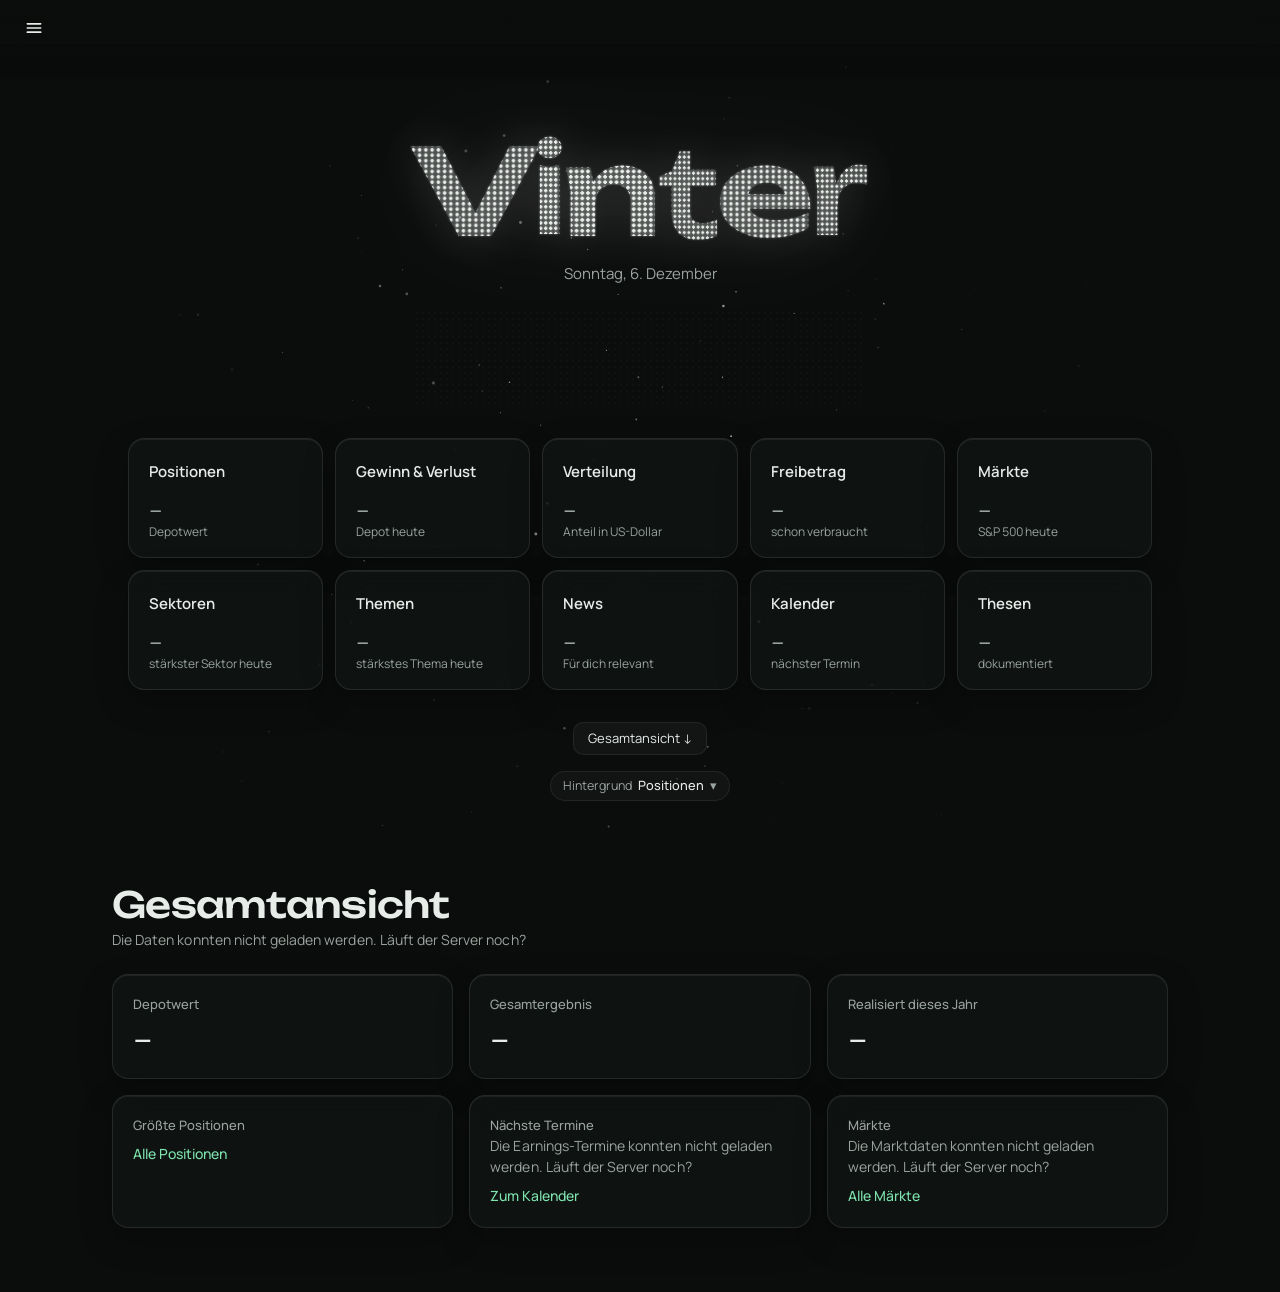
==== commit 8f49f6b1: "Vinter-Stand 6de6233" ====
--- a/app/static/index.html
+++ b/app/static/index.html
@@ -14,7 +14,7 @@
   <meta name="apple-mobile-web-app-title" content="Vinter">
   <link rel="preload" href="schriften/unbounded-400-700.woff2" as="font" type="font/woff2" crossorigin>
   <link rel="preload" href="schriften/manrope-400-700.woff2" as="font" type="font/woff2" crossorigin>
-  <link rel="stylesheet" href="style.css?v=248">
+  <link rel="stylesheet" href="style.css?v=256">
   <link rel="stylesheet" href="vinter.css?v=1">
 </head>
 <body>
@@ -126,9 +126,12 @@
         <h1>Dashboard</h1>
         <div class="tafel-steuerung">
           <select id="tf-layout" aria-label="Layout wählen"></select>
+          <button class="knopf" id="tf-arbeitsplatz" type="button">Arbeitsplatz</button>
           <button class="knopf" id="tf-bearbeiten" type="button" aria-pressed="false">Bearbeiten</button>
         </div>
       </div>
+      <section class="tf-werkzeug tf-vorlagen" id="tf-vorlagen" hidden aria-label="Arbeitsplatz anlegen"></section>
+      <div class="tf-bezug" id="tf-bezug" hidden></div>
       <section class="tf-werkzeug" id="tf-werkzeug" hidden aria-label="Dashboard bearbeiten">
         <p class="sekundaer">Widgets aufs Dashboard ziehen oder antippen. Auf dem Dashboard: ziehen zum Verschieben, rechte oder untere Kante bzw. Ecke ziehen für die Größe, × zum Entfernen. Kleine Lücken schließen sich von selbst.</p>
         <div class="tf-vorrat" id="tf-vorrat"></div>
@@ -1240,6 +1243,6 @@
   <script src="lib/karte/d3.min.js"></script>
   <script src="lib/karte/topojson-client.min.js"></script>
   <script src="lib/lightweight-charts/lightweight-charts.standalone.production.js"></script>
-  <script src="app.js?v=302"></script>
+  <script src="app.js?v=310"></script>
 </body>
 </html>
--- a/app/static/style.css
+++ b/app/static/style.css
@@ -1741,8 +1741,131 @@
 
 /* ===== Dashboard (intern "Tafel") ===== */
 .tafel-kopf { display: flex; align-items: center; justify-content: space-between; gap: 1rem; flex-wrap: wrap; }
-.tafel-steuerung { display: flex; gap: .5rem; align-items: center; }
+.tafel-steuerung { display: flex; gap: .5rem; align-items: center; flex-wrap: wrap; }
+@media (max-width: 560px) { .tafel-steuerung { width: 100%; } .tafel-steuerung select { flex: 1 1 100%; } .tafel-steuerung .knopf { flex: 1; } .tf-bezug .fu-picker { flex: 1 1 100%; } }
 .tf-werkzeug { margin: 1rem 0; padding: 1rem 1.25rem; border: 1px solid var(--linie); border-radius: 16px; background: var(--karte); }
+.tf-bezug { display: flex; align-items: center; gap: 1rem; flex-wrap: wrap; margin: .75rem 0 1rem; }
+.tf-bezug[hidden] { display: none; }
+.tf-bezug-info { margin: 0; font-size: .8125rem; }
+.tf-vorlagen-liste { display: grid; grid-template-columns: repeat(auto-fill, minmax(15rem, 1fr)); gap: .5rem; margin: .75rem 0; }
+.tf-vorlage { display: flex; flex-direction: column; align-items: flex-start; gap: .25rem; text-align: left; padding: .75rem 1rem; border: 1px solid var(--linie); border-radius: 12px; background: var(--karte-fest); color: var(--text); font: inherit; cursor: pointer; }
+.tf-vorlage:hover { border-color: color-mix(in srgb, var(--akzent) 45%, var(--linie)); }
+.tf-vorlage small { color: var(--grau); font-size: .75rem; line-height: 1.35; }
+.tw-kopf { display: flex; gap: 1rem; align-items: flex-end; justify-content: space-between; flex-wrap: wrap; }
+.tw-kopf .tf-mini { flex: 0 1 14rem; min-width: 9rem; }
+.tw-reihe { display: flex; flex-wrap: wrap; gap: .25rem 1rem; margin: .35rem 0 0; font-size: .8125rem; color: var(--grau); }
+.tw-reihe b { font-weight: 500; font-variant-numeric: tabular-nums; color: var(--text); }
+.tw-reihe b.plus { color: var(--gewinn); } .tw-reihe b.minus { color: var(--verlust); }
+.tf-zahl.tw-klein { font-size: 1.25rem; }
+.tw-fazit { margin: 0 0 .4rem; font-size: .875rem; line-height: 1.4; }
+.tw-these { display: -webkit-box; -webkit-line-clamp: 3; -webkit-box-orient: vertical; overflow: hidden; }
+.tw-erwartet { display: flex; flex-direction: column; gap: .55rem; }
+.tw-erwartet > div { display: grid; grid-template-columns: 1fr auto; gap: .15rem .75rem; align-items: baseline; font-size: .8125rem; }
+.tw-erwartet b { font-family: "Space Mono", ui-monospace, monospace; font-weight: 400; font-size: .9375rem; }
+.tw-erwartet .tw-zwei, .tw-erwartet small { grid-column: 1 / -1; }
+.tw-erwartet small { color: var(--grau); font-size: .75rem; }
+.tw-zwei { display: flex; flex-direction: column; gap: 2px; }
+.tw-zwei i { display: block; height: 5px; border-radius: 3px; }
+.tw-zwei i.jetzt { background: var(--akzent); }
+.tw-zwei i.frueher { background: color-mix(in srgb, var(--grau) 55%, transparent); }
+.tw-spanne { display: flex; flex-direction: column; gap: .6rem; margin-bottom: .25rem; }
+.tw-spanne > div { display: grid; grid-template-columns: 1fr auto; gap: .3rem .75rem; align-items: center; font-size: .8125rem; }
+.tw-spanne .tw-sp-bahn { grid-column: 1 / -1; grid-row: 2; }
+.tw-spanne small { font-family: "Space Mono", ui-monospace, monospace; font-size: .6875rem; color: var(--grau); white-space: nowrap; }
+.tw-sp-bahn { position: relative; height: 14px; }
+.tw-sp-bahn i { position: absolute; top: 0; bottom: 0; border-radius: 4px; }
+.tw-sp-bahn .aussen { background: color-mix(in srgb, var(--akzent) 18%, transparent); }
+.tw-sp-bahn .innen { top: 3px; bottom: 3px; background: color-mix(in srgb, var(--akzent) 55%, transparent); }
+.tw-sp-bahn .mitte { width: 2px; margin-left: -1px; background: var(--akzent); }
+.tw-sp-bahn .null { width: 1px; top: -3px; bottom: -3px; background: var(--text); opacity: .6; }
+.tw-news { display: flex; flex-direction: column; gap: .4rem; font-size: .8125rem; }
+.tw-news > div { display: grid; grid-template-columns: auto 1fr auto; gap: .6rem; align-items: baseline; }
+.tw-news time, .tw-news small { font-family: "Space Mono", ui-monospace, monospace; font-size: .6875rem; color: var(--grau); white-space: nowrap; }
+.tw-news span { overflow: hidden; display: -webkit-box; -webkit-line-clamp: 2; -webkit-box-orient: vertical; line-height: 1.35; }
+.tw-news a { color: var(--text); text-decoration: none; }
+.tw-news a:hover { text-decoration: underline; }
+.tw-reaktionen { position: relative; display: flex; gap: 4px; height: 48px; margin: .5rem 0 .25rem; }
+.tw-reaktionen::after { content: ""; position: absolute; left: 0; right: 0; top: 50%; height: 1px; background: var(--linie); }
+.tw-reaktionen span { position: relative; flex: 1; max-width: 18px; }
+.tw-reaktionen i { position: absolute; left: 0; right: 0; bottom: 50%; border-radius: 2px; background: var(--gewinn); opacity: .85; }
+.tw-reaktionen i.minus { top: 50%; bottom: auto; background: var(--verlust); }
+.tw-reaktionen i.verfehlt { opacity: .45; }
+.tw-divergent { display: flex; flex-direction: column; gap: .3rem; font-size: .8125rem; }
+.tw-divergent > div { display: grid; grid-template-columns: 5rem 1fr 4.5rem; gap: .6rem; align-items: center; }
+.tw-divergent b { font-weight: 500; font-variant-numeric: tabular-nums; text-align: right; }
+.tw-div-bahn { position: relative; height: 10px; }
+.tw-div-bahn::before { content: ""; position: absolute; left: 50%; top: -2px; bottom: -2px; width: 1px; background: var(--linie); }
+.tw-div-bahn i { position: absolute; top: 0; bottom: 0; border-radius: 2px; background: var(--gewinn); }
+.tw-div-bahn i.minus { background: var(--verlust); }
+.tw-auffaellig { color: var(--akzent); }
+.tw-va { position: relative; height: 16px; margin: .5rem 0; border-radius: 4px; background: color-mix(in srgb, var(--text) 6%, transparent); }
+.tw-va i { position: absolute; top: 0; bottom: 0; }
+.tw-va .va { border-radius: 4px; background: color-mix(in srgb, var(--akzent) 30%, transparent); }
+.tw-va .poc { width: 2px; margin-left: -1px; background: var(--akzent); }
+.tw-va .kurs { width: 10px; height: 10px; top: 3px; margin-left: -5px; border-radius: 50%; background: var(--text); box-shadow: 0 0 0 2px var(--grund); }
+.tw-steuer { display: flex; flex-wrap: wrap; gap: 4px; align-items: center; margin-bottom: .4rem; }
+.tw-knopf { font: inherit; font-size: .75rem; padding: .2rem .55rem; border-radius: 7px; border: 1px solid var(--linie); background: transparent; color: var(--grau); cursor: pointer; }
+.tw-knopf[aria-pressed="true"] { background: var(--akzent-flaeche, color-mix(in srgb, var(--akzent) 16%, transparent)); color: var(--text); border-color: color-mix(in srgb, var(--akzent) 40%, var(--linie)); }
+.tw-trenner { width: 8px; }
+.tw-linien { display: block; max-width: 100%; overflow: visible; }
+.tw-gitter line { stroke: var(--linie); stroke-width: 1; }
+.tw-gitter text, .tw-achse { font-family: "Space Mono", ui-monospace, monospace; font-size: 9.5px; fill: var(--grau); text-anchor: end; }
+.tw-achse { text-anchor: middle; }
+.tw-null { stroke: color-mix(in srgb, var(--text) 35%, transparent); stroke-width: 1; stroke-dasharray: 3 3; }
+.tw-marke { stroke: color-mix(in srgb, var(--text) 45%, transparent); stroke-width: 1; }
+.tw-l { fill: none; stroke-width: 1.2; stroke-linejoin: round; }
+.tw-l.basis { stroke: var(--akzent); stroke-width: 2.2; }
+.tw-l.basis-hinten { stroke: var(--akzent); stroke-width: 1; opacity: .35; stroke-dasharray: 3 2; }
+.tw-l.eigen { stroke: var(--gold); stroke-width: 1.5; }
+.tw-l.andere { stroke: var(--grau); opacity: .55; }
+.tw-l.mittel { stroke: var(--text); stroke-width: 1.5; stroke-dasharray: 5 3; opacity: .8; }
+.tw-l:hover { opacity: 1; stroke-width: 2.4; }
+.tw-ende { font-family: "Space Mono", ui-monospace, monospace; font-size: 9.5px; fill: var(--grau); }
+.tw-ende.basis { fill: var(--akzent); } .tw-ende.eigen { fill: var(--gold); } .tw-ende.mittel { fill: var(--text); }
+.tw-klein { display: grid; gap: 8px; }
+.tw-klein p { margin: 0 0 2px; font-size: .75rem; display: flex; gap: .4rem; align-items: baseline; }
+.tw-klein p small { color: var(--grau); font-family: "Space Mono", ui-monospace, monospace; font-size: .6875rem; }
+.tw-klein b.eigen { color: var(--gold); }
+.tw-tabelle { width: 100%; border-collapse: collapse; margin-top: .4rem; font-size: .75rem; font-variant-numeric: tabular-nums; }
+.tw-tabelle th { text-align: right; font-weight: 400; color: var(--grau); padding: 0 .4rem 2px; }
+.tw-tabelle th:first-child, .tw-tabelle td:first-child { text-align: left; }
+.tw-tabelle td { text-align: right; padding: 2px .4rem; white-space: nowrap; }
+.tw-tabelle td:first-child { max-width: 12rem; overflow: hidden; text-overflow: ellipsis; }
+.tw-tabelle td small { color: var(--grau); }
+.tw-tabelle tr.basis td:first-child span { color: var(--akzent); }
+.tw-tabelle tr.eigen td:first-child span { color: var(--gold); }
+.tw-tabelle .tf-balken { display: inline-block; width: 3rem; vertical-align: middle; }
+.tw-l-leg::before { content: ""; display: inline-block; width: 12px; height: 2px; margin-right: 4px; vertical-align: middle; background: var(--grau); }
+.tw-l-leg.basis::before { background: var(--akzent); } .tw-l-leg.eigen::before { background: var(--gold); }
+.tw-rang { display: flex; flex-direction: column; gap: 2px; font-size: .75rem; }
+.tw-rang > div { display: grid; grid-template-columns: 4.2rem 1fr 4.2rem; gap: .5rem; align-items: center; min-height: 18px; }
+.tw-rang > div > span:first-child { overflow: hidden; text-overflow: ellipsis; white-space: nowrap; font-family: "Space Mono", ui-monospace, monospace; font-size: .6875rem; }
+.tw-rang > div.eigen > span:first-child { color: var(--gold); }
+.tw-rang b { font-weight: 500; font-variant-numeric: tabular-nums; text-align: right; }
+.tw-rang .tw-div-bahn em { position: absolute; top: -3px; bottom: -3px; width: 1px; background: var(--text); opacity: .55; }
+.tw-rang-luecke { color: var(--grau); text-align: center; line-height: 1; }
+.tw-rrg { display: flex; gap: 1rem; align-items: center; flex-wrap: wrap; }
+.tw-rrg svg { flex: 0 0 auto; border-radius: 8px; overflow: hidden; }
+.tw-rrg rect { opacity: .14; }
+.tw-rrg .q-fuehrend { fill: var(--gewinn); } .tw-rrg .q-abschwaechend { fill: var(--gold); } .tw-rrg .q-nachzuegler { fill: var(--verlust); } .tw-rrg .q-erholend { fill: #7aa7d8; }
+.tw-rrg path { fill: none; stroke: var(--text); stroke-width: 1.4; opacity: .7; }
+.tw-rrg circle { fill: var(--akzent); }
+.tw-rrg > div { flex: 1 1 8rem; }
+.tw-gewaehlt { outline: 1.5px solid var(--akzent); outline-offset: -1.5px; border-radius: 6px; }
+.tf-liste > div.tw-gewaehlt { padding: 0 .3rem; }
+.tw-blass { opacity: .45; }
+.tw-stress { display: flex; flex-direction: column; gap: .5rem; }
+.tw-stress > div { display: grid; grid-template-columns: 1fr auto; gap: .15rem .75rem; font-size: .8125rem; }
+.tw-stress b { font-weight: 500; font-variant-numeric: tabular-nums; }
+.tw-stress .tw-zwei, .tw-stress small { grid-column: 1 / -1; }
+.tw-stress small { color: var(--grau); font-size: .75rem; }
+.tw-zwei i.jetzt.neg { background: var(--verlust); }
+.tw-fazit.minus { color: var(--verlust); } .tw-fazit.plus { color: var(--gewinn); }
+.tw-vix { display: flex; align-items: flex-end; gap: 1rem; height: 70px; margin: .25rem 0 .5rem; }
+.tw-vix > div { position: relative; flex: 1; max-width: 4.5rem; height: 100%; display: flex; flex-direction: column; justify-content: flex-end; align-items: center; }
+.tw-vix i { display: block; width: 100%; border-radius: 4px 4px 0 0; background: color-mix(in srgb, var(--akzent) 45%, transparent); }
+.tw-vix b { position: absolute; top: -2px; font-family: "Space Mono", ui-monospace, monospace; font-weight: 400; font-size: .75rem; }
+.tw-vix span { font-size: .6875rem; color: var(--grau); margin-top: 2px; }
 .tf-vorrat { display: flex; flex-wrap: wrap; gap: .5rem; margin: .75rem 0; }
 .tf-vorrat-teil { padding: .45rem .8rem; border: 1px dashed color-mix(in srgb, var(--text) 28%, transparent); border-radius: 10px; background: transparent; color: var(--text); font: inherit; font-size: .875rem; cursor: grab; touch-action: none; }
 .tf-vorrat-teil:hover { border-color: var(--akzent); }
